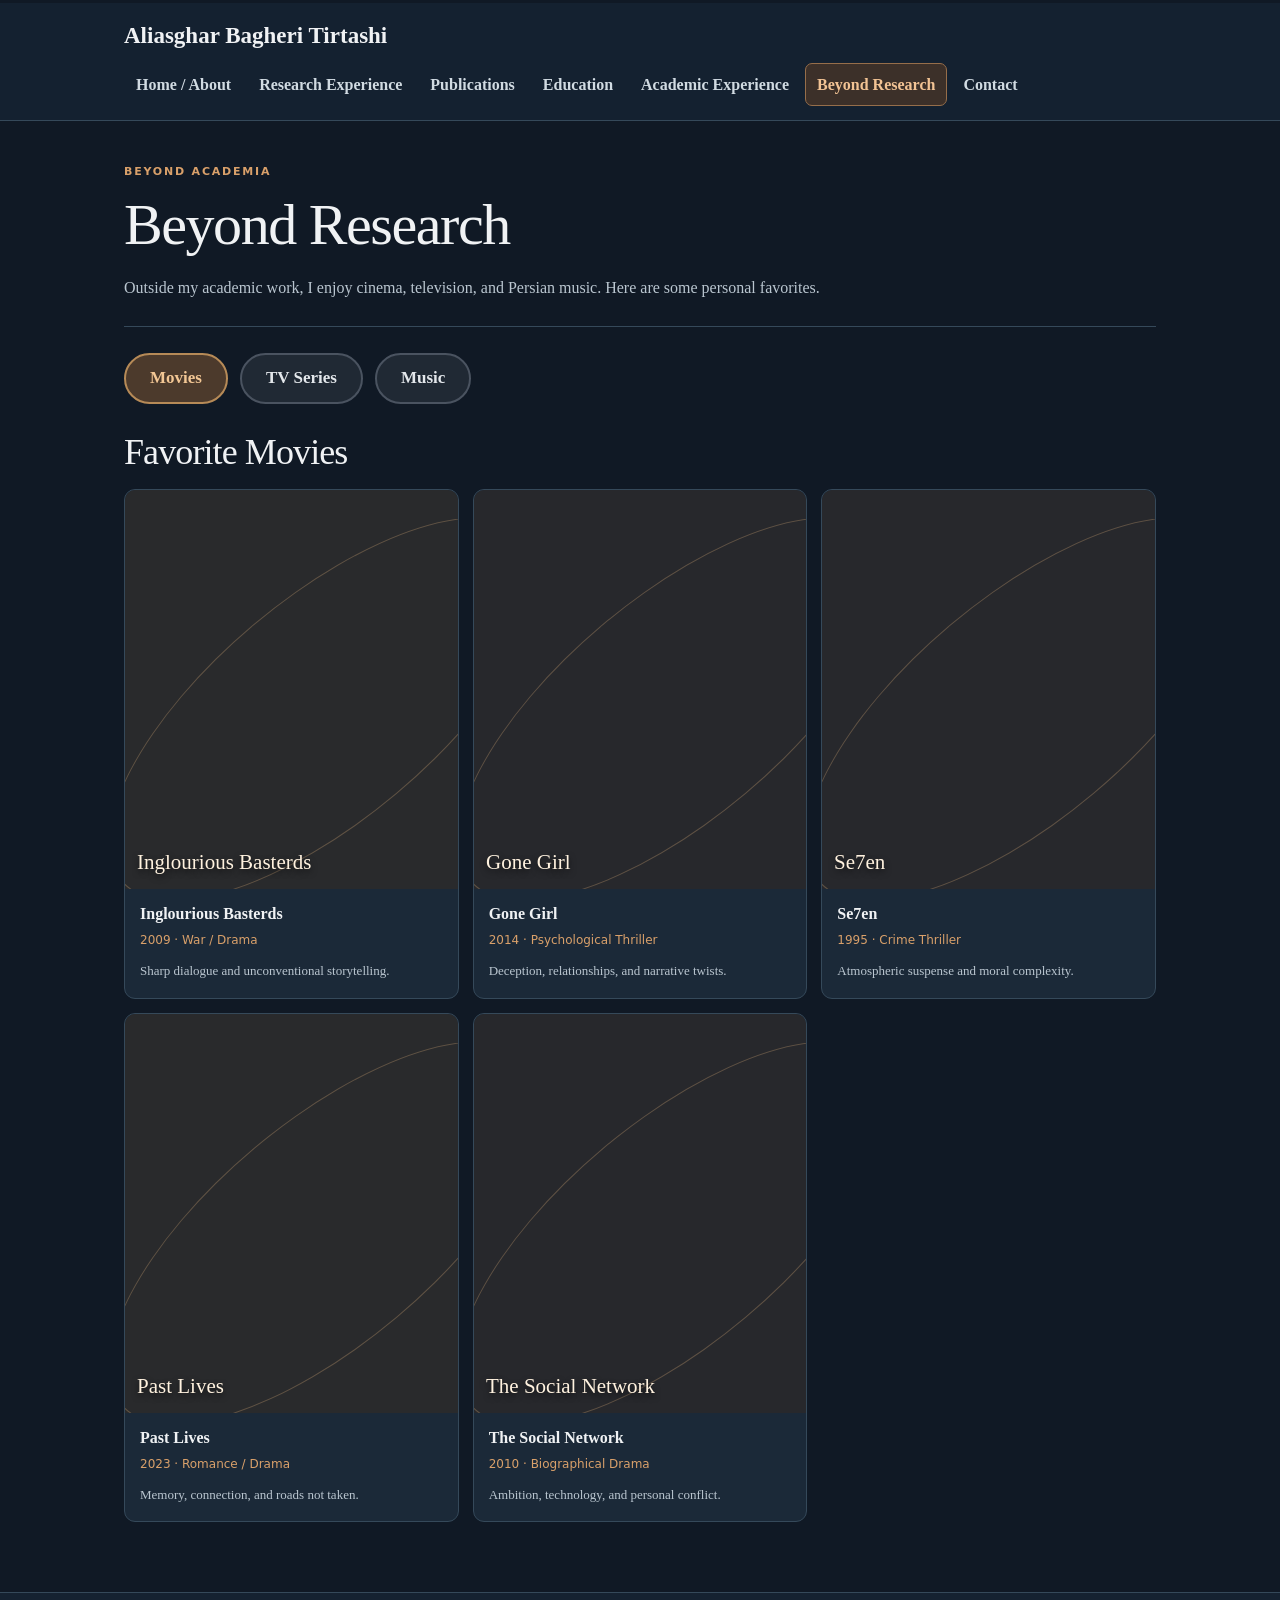
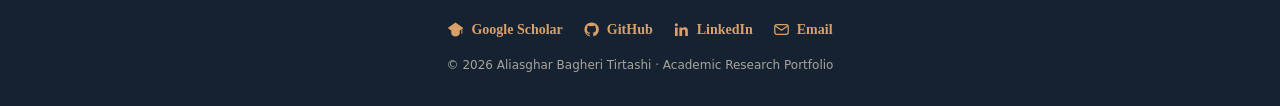
==== beyond.html @ 497b6b7b "Add files via upload" ====
<!DOCTYPE html>

<html lang="en"><head><link href="https://wsrv.nl" rel="preconnect"/><meta charset="utf-8"/><meta content="width=device-width,initial-scale=1" name="viewport"/><meta content="#101925" name="theme-color"/><meta content="Favorite movies, television series, and Persian music artists of Aliasghar Bagheri Tirtashi." name="description"/><meta content="Beyond Research | Aliasghar Bagheri Tirtashi" property="og:title"/><meta content="Favorite movies, television series, and Persian music artists of Aliasghar Bagheri Tirtashi." property="og:description"/><meta content="website" property="og:type"/><title>Beyond Research | Aliasghar Bagheri Tirtashi</title><link href="style.css" rel="stylesheet"/><script defer="" src="site.js"></script></head><body><div aria-hidden="true" class="reading-progress"></div><header class="site-header"><div class="shell"><div class="brandbar"><a class="brand" href="index.html"><span>Aliasghar Bagheri Tirtashi</span></a><button aria-controls="primary-nav" aria-expanded="false" class="menu-toggle" type="button">☰ Menu</button></div><nav aria-label="Main navigation" class="nav" id="primary-nav"><a class="nav-link" href="index.html">Home / About</a><a class="nav-link" href="projects.html">Research Experience</a><a class="nav-link" href="publications.html">Publications</a><a class="nav-link" href="education.html">Education</a><a class="nav-link" href="experience.html">Academic Experience</a><a aria-current="page" class="nav-link" href="beyond.html">Beyond Research</a><a class="nav-link" href="contact.html">Contact</a></nav></div></header><main class="shell" id="main-content"><div class="head"><div class="eyebrow">Beyond academia</div><h1>Beyond Research</h1><p>Outside my academic work, I enjoy cinema, television, and Persian music. Here are some personal favorites.</p></div><div aria-label="Beyond Research categories" class="gallery-tabs" role="tablist"><button aria-controls="gallery-movies" aria-selected="true" class="gallery-tab selected" id="tab-movies" role="tab" type="button">Movies</button><button aria-controls="gallery-series" aria-selected="false" class="gallery-tab" id="tab-series" role="tab" type="button">TV Series</button><button aria-controls="gallery-music" aria-selected="false" class="gallery-tab" id="tab-music" role="tab" type="button">Music</button></div><section aria-labelledby="tab-movies" class="gallery-panel" id="gallery-movies" role="tabpanel"><h2>Favorite Movies</h2><div class="media-grid"><article class="media-card"><div class="poster"><img alt="Promotional poster for Inglourious Basterds" data-original="https://akns-images.eonline.com/eol_images/Entire_Site/2019720/rs_634x1024-190820151318-634-inglorious-basterds-movie-poster-me-82019.jpg?crop=776%3A1254%3Bcenter%2Ctop&amp;fit=around%7C776%3A1254&amp;output-quality=90" decoding="async" fetchpriority="high" height="408" loading="eager" onerror="if(!this.dataset.triedOriginal){this.dataset.triedOriginal='1';this.src=this.dataset.original;}else{this.style.display='none';this.parentElement.classList.add('poster-unavailable')}" referrerpolicy="no-referrer" src="https://wsrv.nl/?url=https%3A%2F%2Fakns-images.eonline.com%2Feol_images%2FEntire_Site%2F2019720%2Frs_634x1024-190820151318-634-inglorious-basterds-movie-poster-me-82019.jpg%3Fcrop%3D776%253A1254%253Bcenter%252Ctop%26fit%3Daround%257C776%253A1254%26output-quality%3D90&amp;w=340&amp;h=408&amp;fit=cover&amp;output=webp&amp;q=68" width="340"/><span>Inglourious Basterds</span></div><div class="media-info"><strong>Inglourious Basterds</strong><small>2009 · War / Drama</small><p>Sharp dialogue and unconventional storytelling.</p></div></article><article class="media-card"><div class="poster"><img alt="Promotional poster for Gone Girl" data-original="https://famousmovieposters.co.uk/cdn/shop/files/Gone_Girl_Original_Movie_Poster_-min_9aa16580-7973-4b15-ad54-f6dbb76b4f25.jpg?v=1746468134" decoding="async" fetchpriority="low" height="408" loading="eager" onerror="if(!this.dataset.triedOriginal){this.dataset.triedOriginal='1';this.src=this.dataset.original;}else{this.style.display='none';this.parentElement.classList.add('poster-unavailable')}" referrerpolicy="no-referrer" src="https://wsrv.nl/?url=https%3A%2F%2Ffamousmovieposters.co.uk%2Fcdn%2Fshop%2Ffiles%2FGone_Girl_Original_Movie_Poster_-min_9aa16580-7973-4b15-ad54-f6dbb76b4f25.jpg%3Fv%3D1746468134&amp;w=340&amp;h=408&amp;fit=cover&amp;output=webp&amp;q=68" width="340"/><span>Gone Girl</span></div><div class="media-info"><strong>Gone Girl</strong><small>2014 · Psychological Thriller</small><p>Deception, relationships, and narrative twists.</p></div></article><article class="media-card"><div class="poster"><img alt="Promotional poster for Se7en" data-original="https://i.ebayimg.com/images/g/ThEAAOSw~vxlddBr/s-l1200.jpg" decoding="async" fetchpriority="low" height="408" loading="eager" onerror="if(!this.dataset.triedOriginal){this.dataset.triedOriginal='1';this.src=this.dataset.original;}else{this.style.display='none';this.parentElement.classList.add('poster-unavailable')}" referrerpolicy="no-referrer" src="https://wsrv.nl/?url=https%3A%2F%2Fi.ebayimg.com%2Fimages%2Fg%2FThEAAOSw~vxlddBr%2Fs-l1200.jpg&amp;w=340&amp;h=408&amp;fit=cover&amp;output=webp&amp;q=68" width="340"/><span>Se7en</span></div><div class="media-info"><strong>Se7en</strong><small>1995 · Crime Thriller</small><p>Atmospheric suspense and moral complexity.</p></div></article><article class="media-card"><div class="poster"><img alt="Promotional poster for Past Lives" data-original="https://dx35vtwkllhj9.cloudfront.net/a24films/past-lives/images/regions/us/onesheet.jpg" decoding="async" fetchpriority="low" height="408" loading="lazy" onerror="if(!this.dataset.triedOriginal){this.dataset.triedOriginal='1';this.src=this.dataset.original;}else{this.style.display='none';this.parentElement.classList.add('poster-unavailable')}" referrerpolicy="no-referrer" src="https://wsrv.nl/?url=https%3A%2F%2Fdx35vtwkllhj9.cloudfront.net%2Fa24films%2Fpast-lives%2Fimages%2Fregions%2Fus%2Fonesheet.jpg&amp;w=340&amp;h=408&amp;fit=cover&amp;output=webp&amp;q=68" width="340"/><span>Past Lives</span></div><div class="media-info"><strong>Past Lives</strong><small>2023 · Romance / Drama</small><p>Memory, connection, and roads not taken.</p></div></article><article class="media-card"><div class="poster"><img alt="Promotional poster for The Social Network" data-original="https://m.media-amazon.com/images/M/MV5BOWQ5MDBjNTQtZWFmYS00YzQ0LWFjOWQtODJhMGY2Y2JiNzBjXkEyXkFqcGc%40._V1_.jpg" decoding="async" fetchpriority="low" height="408" loading="lazy" onerror="if(!this.dataset.triedOriginal){this.dataset.triedOriginal='1';this.src=this.dataset.original;}else{this.style.display='none';this.parentElement.classList.add('poster-unavailable')}" referrerpolicy="no-referrer" src="https://wsrv.nl/?url=https%3A%2F%2Fm.media-amazon.com%2Fimages%2FM%2FMV5BOWQ5MDBjNTQtZWFmYS00YzQ0LWFjOWQtODJhMGY2Y2JiNzBjXkEyXkFqcGc%2540._V1_.jpg&amp;w=340&amp;h=408&amp;fit=cover&amp;output=webp&amp;q=68" width="340"/><span>The Social Network</span></div><div class="media-info"><strong>The Social Network</strong><small>2010 · Biographical Drama</small><p>Ambition, technology, and personal conflict.</p></div></article></div></section><section aria-labelledby="tab-series" class="gallery-panel section" hidden="" id="gallery-series" role="tabpanel"><div class="rule"></div><h2>Favorite TV Series</h2><div class="media-grid"><article class="media-card"><div class="poster"><img alt="Promotional poster for The Big Bang Theory" data-original="https://media.posterstore.com/site_images/68631d210b074212f55c844f_1999660319_WB0081-5.jpg" decoding="async" fetchpriority="low" height="408" loading="lazy" onerror="if(!this.dataset.triedOriginal){this.dataset.triedOriginal='1';this.src=this.dataset.original;}else{this.style.display='none';this.parentElement.classList.add('poster-unavailable')}" referrerpolicy="no-referrer" src="https://wsrv.nl/?url=https%3A%2F%2Fmedia.posterstore.com%2Fsite_images%2F68631d210b074212f55c844f_1999660319_WB0081-5.jpg&amp;w=340&amp;h=408&amp;fit=cover&amp;output=webp&amp;q=68" width="340"/><span>The Big Bang Theory</span></div><div class="media-info"><strong>The Big Bang Theory</strong><small>Comedy</small><p>Comedy, science, and friendship.</p></div></article><article class="media-card"><div class="poster"><img alt="Promotional poster for Young Sheldon" data-original="https://www.impawards.com/tv/posters/young_sheldon_xlg.jpg" decoding="async" fetchpriority="low" height="408" loading="lazy" onerror="if(!this.dataset.triedOriginal){this.dataset.triedOriginal='1';this.src=this.dataset.original;}else{this.style.display='none';this.parentElement.classList.add('poster-unavailable')}" referrerpolicy="no-referrer" src="https://wsrv.nl/?url=https%3A%2F%2Fwww.impawards.com%2Ftv%2Fposters%2Fyoung_sheldon_xlg.jpg&amp;w=340&amp;h=408&amp;fit=cover&amp;output=webp&amp;q=68" width="340"/><span>Young Sheldon</span></div><div class="media-info"><strong>Young Sheldon</strong><small>Comedy-drama</small><p>Family, growing up, and discovery.</p></div></article><article class="media-card"><div class="poster"><img alt="Promotional poster for Sherlock" data-original="https://d17w4eeuz4ndfn.cloudfront.net/image/images/cms-assets/ardplus-studiohamburg/Sherlock-studiohamburg-Sherlock/Sherlock-studiohamburg-Sherlock-artwork_vertical-de-DE.jpg" decoding="async" fetchpriority="low" height="408" loading="lazy" onerror="if(!this.dataset.triedOriginal){this.dataset.triedOriginal='1';this.src=this.dataset.original;}else{this.style.display='none';this.parentElement.classList.add('poster-unavailable')}" referrerpolicy="no-referrer" src="https://wsrv.nl/?url=https%3A%2F%2Fd17w4eeuz4ndfn.cloudfront.net%2Fimage%2Fimages%2Fcms-assets%2Fardplus-studiohamburg%2FSherlock-studiohamburg-Sherlock%2FSherlock-studiohamburg-Sherlock-artwork_vertical-de-DE.jpg&amp;w=340&amp;h=408&amp;fit=cover&amp;output=webp&amp;q=68" width="340"/><span>Sherlock</span></div><div class="media-info"><strong>Sherlock</strong><small>Mystery</small><p>Deduction, mystery, and suspense.</p></div></article><article class="media-card"><div class="poster"><img alt="Promotional poster for How I Met Your Mother" data-original="https://img-s3.onedio.com/id-6985e12e285f633a9251a708/rev-0/w-900/h-1350/f-jpg/s-9b0bad9b0bd000c327fd9cde2cd026f631422cfa.jpg" decoding="async" fetchpriority="low" height="408" loading="lazy" onerror="if(!this.dataset.triedOriginal){this.dataset.triedOriginal='1';this.src=this.dataset.original;}else{this.style.display='none';this.parentElement.classList.add('poster-unavailable')}" referrerpolicy="no-referrer" src="https://wsrv.nl/?url=https%3A%2F%2Fimg-s3.onedio.com%2Fid-6985e12e285f633a9251a708%2Frev-0%2Fw-900%2Fh-1350%2Ff-jpg%2Fs-9b0bad9b0bd000c327fd9cde2cd026f631422cfa.jpg&amp;w=340&amp;h=408&amp;fit=cover&amp;output=webp&amp;q=68" width="340"/><span>How I Met Your Mother</span></div><div class="media-info"><strong>How I Met Your Mother</strong><small>Sitcom</small><p>Friendship, relationships, and life.</p></div></article><article class="media-card"><div class="poster"><img alt="Promotional poster for Dexter" data-original="https://image.tmdb.org/t/p/original/rwyLcn3S8Yhl882D4cvoRZq3Q04.jpg" decoding="async" fetchpriority="low" height="408" loading="lazy" onerror="if(!this.dataset.triedOriginal){this.dataset.triedOriginal='1';this.src=this.dataset.original;}else{this.style.display='none';this.parentElement.classList.add('poster-unavailable')}" referrerpolicy="no-referrer" src="https://image.tmdb.org/t/p/w342/rwyLcn3S8Yhl882D4cvoRZq3Q04.jpg" width="340"/><span>Dexter</span></div><div class="media-info"><strong>Dexter</strong><small>Crime thriller</small><p>Crime and psychological suspense.</p></div></article><article class="media-card"><div class="poster"><img alt="Promotional poster for Shrinking" data-original="https://m.media-amazon.com/images/M/MV5BMDczOGE2YzktM2YzYS00MDE0LTkyNDAtNjcxZTJiNGI5NjNiXkEyXkFqcGc%40._V1_.jpg" decoding="async" fetchpriority="low" height="408" loading="lazy" onerror="if(!this.dataset.triedOriginal){this.dataset.triedOriginal='1';this.src=this.dataset.original;}else{this.style.display='none';this.parentElement.classList.add('poster-unavailable')}" referrerpolicy="no-referrer" src="https://wsrv.nl/?url=https%3A%2F%2Fm.media-amazon.com%2Fimages%2FM%2FMV5BMDczOGE2YzktM2YzYS00MDE0LTkyNDAtNjcxZTJiNGI5NjNiXkEyXkFqcGc%2540._V1_.jpg&amp;w=340&amp;h=408&amp;fit=cover&amp;output=webp&amp;q=68" width="340"/><span>Shrinking</span></div><div class="media-info"><strong>Shrinking</strong><small>Comedy-drama</small><p>Grief, healing, and relationships.</p></div></article></div></section><section aria-labelledby="tab-music" class="gallery-panel section" hidden="" id="gallery-music" role="tabpanel"><div class="rule"></div><h2>Music I Enjoy</h2><div class="grid2"><article class="card artist reveal-card"><div aria-hidden="true" class="artist-icon"><img alt="Homayoun Shajarian performing at Milad Tower" decoding="async" height="94" loading="lazy" onerror="this.hidden=true;this.parentElement.classList.add('artist-image-unavailable');this.parentElement.setAttribute('aria-label','Artist photo unavailable')" referrerpolicy="no-referrer" src="https://thumb.wikimedia.org/wikipedia/commons/thumb/2/2f/Homayoun_Shajarian_in_Milad_Tower.jpg/250px-Homayoun_Shajarian_in_Milad_Tower.jpg" width="92"/></div><div><h3>Homayoun Shajarian</h3><p>Expressive vocals and Persian classical traditions.</p></div></article><article class="card artist reveal-card"><div aria-hidden="true" class="artist-icon"><img alt="Arman Garshasbi, singer of Chaartaar, performing" decoding="async" height="94" loading="lazy" onerror="this.hidden=true;this.parentElement.classList.add('artist-image-unavailable');this.parentElement.setAttribute('aria-label','Artist photo unavailable')" referrerpolicy="no-referrer" src="https://thumb.wikimedia.org/wikipedia/commons/thumb/8/85/Chaartaar_group.jpg/330px-Chaartaar_group.jpg" width="92"/></div><div><h3>Arman Garshasbi</h3><p>Reflective melodies and emotive contemporary music.</p></div></article><article class="card artist reveal-card"><div aria-hidden="true" class="artist-icon"><img alt="Alireza Ghorbani performing on stage" decoding="async" height="94" loading="lazy" onerror="this.hidden=true;this.parentElement.classList.add('artist-image-unavailable');this.parentElement.setAttribute('aria-label','Artist photo unavailable')" referrerpolicy="no-referrer" src="https://thumb.wikimedia.org/wikipedia/commons/thumb/6/68/Alireza_Ghorbani.jpg/250px-Alireza_Ghorbani.jpg" width="92"/></div><div><h3>Alireza Ghorbani</h3><p>Poetry and elegant Persian vocal performances.</p></div></article></div><p class="section-note">Poster imagery is loaded from third-party sources for personal commentary. Posters are owned by their respective rights holders; if an image is unavailable, a styled title card is shown.</p><p class="artist-credits section-note">Photo credits: <a href="https://commons.wikimedia.org/wiki/File:Homayoun_Shajarian_in_Milad_Tower.jpg" rel="noopener noreferrer" target="_blank">Homayoun Shajarian — Mohammad Hassanzadeh / Tasnim News Agency</a> (<a href="https://creativecommons.org/licenses/by/4.0/" rel="noopener noreferrer" target="_blank">CC BY 4.0</a>) · <a href="https://commons.wikimedia.org/wiki/File:Chaartaar_group.jpg" rel="noopener noreferrer" target="_blank">Arman Garshasbi — Emad Nemati</a> (<a href="https://creativecommons.org/licenses/by-sa/4.0/" rel="noopener noreferrer" target="_blank">CC BY-SA 4.0</a>) · <a href="https://commons.wikimedia.org/wiki/File:Alireza_Ghorbani.jpg" rel="noopener noreferrer" target="_blank">Alireza Ghorbani — Mehdi Bolourian / Fars Media Corporation</a> (<a href="https://creativecommons.org/licenses/by/4.0/" rel="noopener noreferrer" target="_blank">CC BY 4.0</a>)</p></section></main><footer class="footer"><div class="footer-links"><a class="platform-link" href="https://scholar.google.com/citations?user=hEYMCQ0AAAAJ&amp;hl=en" rel="noopener noreferrer" target="_blank"><span aria-hidden="true" class="platform-icon platform-icon-scholar"><svg fill="currentColor" viewbox="0 0 24 24"><path d="m12 2-11 8 11 8 11-8L12 2Zm-6 11v4c0 2.8 3.1 5 6 5s6-2.2 6-5v-4l-6 4-6-4Z"></path><path d="M21 10v8" stroke="currentColor" stroke-width="1.4"></path></svg></span>Google Scholar</a><a class="platform-link" href="https://github.com/aliasgharbagheri2079" rel="noopener noreferrer" target="_blank"><span aria-hidden="true" class="platform-icon platform-icon-github"><svg fill="currentColor" viewbox="0 0 24 24"><path d="M12 2a10 10 0 0 0-3.16 19.49c.5.09.68-.22.68-.48v-1.7c-2.78.61-3.37-1.18-3.37-1.18-.45-1.15-1.1-1.45-1.1-1.45-.9-.62.07-.61.07-.61 1 .07 1.52 1.03 1.52 1.03.88 1.51 2.31 1.08 2.87.83.09-.64.35-1.08.63-1.33-2.22-.25-4.55-1.11-4.55-4.94 0-1.09.39-1.98 1.03-2.68-.1-.25-.45-1.27.1-2.65 0 0 .84-.27 2.75 1.02A9.6 9.6 0 0 1 12 6.9c.85 0 1.71.11 2.51.34 1.91-1.29 2.75-1.02 2.75-1.02.55 1.38.2 2.4.1 2.65.64.7 1.03 1.59 1.03 2.68 0 3.84-2.34 4.69-4.57 4.94.36.31.68.93.68 1.87v2.76c0 .27.18.58.69.48A10 10 0 0 0 12 2Z"></path></svg></span>GitHub</a><a class="platform-link" href="https://www.linkedin.com/in/aliasghar-bagheri/" rel="noopener noreferrer" target="_blank"><span aria-hidden="true" class="platform-icon platform-icon-linkedin"><svg fill="currentColor" viewbox="0 0 24 24"><path d="M4.7 3A2.2 2.2 0 1 0 4.7 7.4 2.2 2.2 0 0 0 4.7 3ZM2.8 9h3.8v12H2.8V9ZM9 9h3.6v1.6h.1C13.3 9.5 14.6 8.7 16.4 8.7c3.9 0 4.6 2.5 4.6 5.7V21h-3.8v-5.9c0-1.4 0-3.2-2-3.2s-2.3 1.6-2.3 3.1V21H9V9Z"></path></svg></span>LinkedIn</a><a class="platform-link" href="mailto:aliasghar.bagheri79@sharif.edu"><span aria-hidden="true" class="platform-icon platform-icon-mail"><svg fill="none" stroke="currentColor" stroke-linecap="round" stroke-linejoin="round" stroke-width="1.8" viewbox="0 0 24 24"><rect height="14" rx="3" width="19" x="2.5" y="5"></rect><path d="m3.5 7 8.5 6 8.5-6"></path></svg></span>Email</a></div><small>© 2026 Aliasghar Bagheri Tirtashi · Academic Research Portfolio</small></footer></body></html>
---- style.css ----
:root{color-scheme:dark;--bg:#121416;--panel:#1b1d20;--card:#242629;--border:#3b3d3f;--fg:#f0eeea;--muted:#c5c0ba;--ochre:#e9b16e;--soft:#f1ca99}
*{box-sizing:border-box}html{scroll-behavior:smooth}body{margin:0;background:var(--bg);color:var(--fg);font:16px/1.75 Georgia,'Times New Roman',serif}a{color:var(--ochre);text-decoration:none;overflow-wrap:anywhere}a:hover{text-decoration:underline}a:focus-visible,button:focus-visible,summary:focus-visible{outline:3px solid var(--ochre);outline-offset:3px;border-radius:3px}button{font:inherit;cursor:pointer}.shell{max-width:1080px;margin:auto;padding:0 24px}.site-header{background:var(--panel);border-bottom:1px solid var(--border)}.brandbar{display:flex;align-items:center;justify-content:space-between;gap:14px;padding:18px 0 12px}.brand{display:flex;align-items:center;gap:12px;color:var(--fg);font-weight:700;font-size:17px;line-height:1.3}.brand:hover{text-decoration:none}.monogram{flex:none;background:#362c23;border:1px solid #87613c;border-radius:9px;padding:9px;color:var(--ochre)}.nav{display:flex;gap:4px;flex-wrap:wrap;padding-bottom:14px}.nav a{font:13px system-ui,sans-serif;color:#d0c8bf;border-radius:7px;padding:9px 11px}.nav a[aria-current=page]{background:#453525;border:1px solid #86603a;color:#f7d7ad;padding:8px 10px}.nav a:hover{background:#32302e;text-decoration:none}.menu-toggle{display:none;background:#342d26;border:1px solid #745637;border-radius:7px;color:#f1c791;padding:9px 12px;font:13px system-ui,sans-serif}main{padding-top:37px!important;padding-bottom:70px!important;min-height:60vh}h1,h2,h3{font-family:Georgia,'Times New Roman',serif;letter-spacing:-.025em;line-height:1.23;font-weight:400}h1{font-size:clamp(34px,6vw,58px);margin:10px 0 14px}h2{font-size:clamp(27px,4vw,36px);margin:0 0 15px}h3{font-size:21px;margin:0 0 10px}p{color:var(--muted);margin:0 0 16px}strong{color:var(--fg)}.eyebrow{font:700 11px system-ui,sans-serif;letter-spacing:1.8px;color:var(--ochre);text-transform:uppercase;margin-bottom:11px}.hero{display:grid;grid-template-columns:minmax(0,1.5fr) minmax(180px,.66fr);gap:35px;align-items:center;padding:20px 0 43px;border-bottom:1px solid var(--border)}.sub{color:var(--soft);font-size:18px;line-height:1.5;margin-bottom:18px}.portrait{width:100%;aspect-ratio:4/5;object-fit:cover;object-position:center 25%;border:7px solid #302a26;border-radius:15px;box-shadow:0 15px 32px #0005}.buttons{display:flex;gap:10px;flex-wrap:wrap;margin-top:24px}.btn{display:inline-flex;align-items:center;justify-content:center;min-height:44px;padding:11px 16px;background:transparent;color:var(--soft);border:1px solid #82613e;border-radius:8px;font:650 13px system-ui,sans-serif}.btn.primary{background:var(--ochre);color:#191612;border-color:var(--ochre)}.btn:hover{filter:brightness(1.12);text-decoration:none}.section{padding-top:38px}.rule{height:3px;width:45px;background:var(--ochre);border-radius:4px;margin-bottom:15px}.topics{display:flex;flex-wrap:wrap;gap:10px}.topic{background:#292927;border:1px solid #4d4337;border-radius:7px;padding:10px 13px;font-size:14px}.topic:before{content:'✦ ';color:var(--ochre)}.timeline{border-left:1px solid #85613c;padding-left:27px;margin:24px 0 0}.timeitem{position:relative;padding:0 0 24px 10px}.timeitem:last-child{padding-bottom:0}.timeitem:before{content:'';position:absolute;left:-33px;top:6px;background:var(--ochre);width:11px;height:11px;border:3px solid #453426;border-radius:50%}.timeyear{color:var(--ochre);font:700 12px system-ui,sans-serif}.timeitem h3{font-size:18px;margin:6px 0}.timeitem p{font-size:14px;margin:0}.head{border-bottom:1px solid var(--border);padding:10px 0 24px;margin-bottom:26px}.head p{max-width:740px;margin:0}.card{background:var(--card);padding:24px;border:1px solid var(--border);border-radius:11px;margin-bottom:15px}.card p:last-child{margin-bottom:0}.tag{display:inline-block;background:#3d3025;color:#f1c694;font:650 11px system-ui,sans-serif;letter-spacing:.4px;border-radius:5px;padding:5px 10px;margin-bottom:13px}.grid2{display:grid;grid-template-columns:repeat(2,minmax(0,1fr));gap:14px}.grid2 .card{margin-bottom:0}.pub{border-left:3px solid var(--ochre)}.pub p{font-size:15px}.links{display:flex;flex-wrap:wrap;gap:9px}.links a{display:inline-block;background:#3b3025;border-radius:6px;padding:8px 12px;font:650 12px system-ui,sans-serif}details{border-top:1px solid #484039;margin-top:16px;padding-top:10px}details summary{cursor:pointer;color:var(--ochre);font:650 13px system-ui,sans-serif;padding:9px 0}details p{font-size:14px!important;background:#302b26;border-radius:7px;padding:14px;margin-top:6px!important}ul{padding-left:23px;color:var(--muted)}li{margin-bottom:5px}.media-grid{display:grid;grid-template-columns:repeat(3,minmax(0,1fr));gap:14px}.media-card{background:var(--card);border:1px solid var(--border);border-radius:11px;overflow:hidden}.poster{aspect-ratio:2/3;position:relative;overflow:hidden;display:flex;align-items:flex-end;padding:17px;background:linear-gradient(140deg,#4b3930,#161e25)}.poster:before{content:'';position:absolute;width:160%;height:55%;top:27%;left:-20%;border:1px solid #cba27355;border-radius:50%;transform:rotate(-40deg)}.media-card:nth-child(3n+2) .poster{background:linear-gradient(155deg,#263842,#362826)}.media-card:nth-child(3n) .poster{background:linear-gradient(155deg,#553d30,#232328)}.poster span{position:relative;color:#fff2df;text-shadow:0 3px 6px #0009;font-size:clamp(17px,2.7vw,27px);line-height:1.18}.media-info{padding:15px}.media-info strong{font-size:16px;display:block;line-height:1.3}.media-info small{color:var(--ochre);font:12px system-ui,sans-serif}.media-info p{font-size:13px;margin:7px 0 0}.artist{display:flex;gap:16px;align-items:center}.artist-icon{flex:none;width:76px;height:88px;display:grid;place-items:center;background:linear-gradient(135deg,#614a35,#35312c);border-radius:8px;color:#f0c591;font-size:33px}.artist p{font-size:14px}.section-note{color:#ada69e;font:12px/1.6 system-ui,sans-serif;margin-top:18px}.footer{background:var(--panel);border-top:1px solid var(--border);padding:28px 15px;text-align:center}.footer-links{display:flex;gap:20px;flex-wrap:wrap;justify-content:center;margin-bottom:12px}.footer-links a{font:13px system-ui,sans-serif}.footer small{font:12px system-ui,sans-serif;color:#aaa39a}@media(max-width:700px){.shell{padding:0 16px}.menu-toggle{display:block}.nav{display:none;flex-direction:column}.nav.open{display:flex}.nav a{padding:12px}.nav a[aria-current=page]{padding:11px}.hero{grid-template-columns:1fr;gap:22px}.hero .photo-wrap{grid-row:1;max-width:210px}.grid2{grid-template-columns:1fr}.media-grid{grid-template-columns:repeat(2,minmax(0,1fr))}.card{padding:19px}}@media(max-width:380px){.media-grid{grid-template-columns:1fr}}@media(prefers-reduced-motion:reduce){html{scroll-behavior:auto}}

/* Gallery revision: actual poster images and compact heights */
.poster{aspect-ratio:5/6;display:block;padding:0;background:#292a2c;isolation:isolate}
.poster img{width:100%;height:100%;display:block;object-fit:cover;object-position:center 25%;position:absolute;inset:0;z-index:2}
.poster span{display:none;position:absolute;inset:auto 12px 14px;z-index:3;font-size:21px}
.poster.poster-unavailable span{display:block}
.poster.poster-unavailable{padding:17px}
.poster:before{z-index:0}
.media-card:nth-child(3n+2) .poster,.media-card:nth-child(3n) .poster{background:#27282c}
/* Portrait: slightly shorter and wider, especially on phones */
.portrait{aspect-ratio:1/1;object-fit:cover;object-position:center 35%;}
@media(max-width:700px){
 .hero .photo-wrap{max-width:300px;width:min(100%,300px);justify-self:start}
 .hero .portrait{aspect-ratio:5/4;width:100%;max-height:250px;object-fit:cover;object-position:center 32%;}
 .media-grid{grid-template-columns:repeat(2,minmax(0,1fr));gap:12px}
 .poster{aspect-ratio:5/6}
}
@media(max-width:380px){.media-grid{grid-template-columns:repeat(2,minmax(0,1fr))}.media-info{padding:10px}.media-info strong{font-size:14px}}

/* Fast gallery rendering: fixed image sizing + native deferred loading */
.poster { aspect-ratio:5/6; contain:layout paint; background:#292a2c; }
.poster img { object-fit:cover; width:100%; height:100%; }
.media-grid { align-items:start; }
@media(max-width:700px){.poster{aspect-ratio:5/6}}

/* Navigation typography revision — scholarly serif, larger and bolder */
.nav a {
  font-family: Georgia, 'Times New Roman', serif;
  font-size: 16px;
  font-weight: 700;
  line-height: 1.4;
  letter-spacing: 0;
  padding: 10px 12px;
}
.nav a[aria-current="page"] { padding: 9px 11px; }
@media (max-width: 700px) {
  .nav a { font-size: 15px; padding: 13px 14px; }
  .nav a[aria-current="page"] { padding: 12px 13px; }
  .menu-toggle { font-family: Georgia, 'Times New Roman', serif; font-size: 15px; font-weight: 700; }
}

/* Portrait thumbnails for Music I Enjoy */
.artist-icon{overflow:hidden;position:relative;width:92px;height:94px;flex:0 0 92px;padding:0;background:#352e29}
.artist-icon img{width:100%;height:100%;object-fit:cover;object-position:center 23%;display:block;border-radius:8px}
.artist-icon.artist-image-unavailable:after{content:'♫';position:absolute;inset:0;display:grid;place-items:center;color:var(--ochre);font-size:34px}
.artist-credits{margin-top:18px;max-width:950px;line-height:1.8}
.artist-credits a{font-weight:500}
@media(max-width:700px){.artist-icon{width:78px;height:84px;flex-basis:78px}.artist-icon img{height:100%}}


/* Academic contact form: Dark Ink & Ochre, Scholarly Serif */
.contact-form-section{margin:44px 0 12px;max-width:850px}
.contact-form-heading{margin-bottom:20px}
.contact-form-heading h2{margin-bottom:10px}
.contact-form{padding:27px 28px}
.contact-form-grid{display:grid;grid-template-columns:repeat(2,minmax(0,1fr));gap:18px}
.form-field{display:flex;flex-direction:column;gap:8px;margin-bottom:20px;min-width:0}
.form-field label{font-family:Georgia,'Times New Roman',serif;font-weight:700;font-size:16px;color:#f0eeea}
.form-field input,.form-field select,.form-field textarea{font:16px/1.5 Georgia,'Times New Roman',serif;color:#f0eeea;background:#191c20;border:1px solid #68605a;border-radius:8px;padding:12px 14px;width:100%;min-height:47px;transition:border-color .15s,box-shadow .15s}
.form-field textarea{min-height:150px;resize:vertical}
.form-field select{color-scheme:dark}
.form-field input::placeholder,.form-field textarea::placeholder{color:#aca7a1;opacity:1}
.form-field input:focus,.form-field select:focus,.form-field textarea:focus{outline:2px solid #e9b16e;outline-offset:2px;border-color:#e9b16e}
.form-field input:invalid:not(:placeholder-shown){border-color:#8a6660}
.form-spam-field{position:absolute;left:-10000px;top:auto;width:1px;height:1px;overflow:hidden}
.contact-form-bottom{display:flex;align-items:center;gap:16px;flex-wrap:wrap}
.contact-submit:disabled{cursor:wait;opacity:.7}
.form-hint{font-size:13px;color:#c5c0ba}
.form-status{margin:15px 0 0!important;border-radius:8px;padding:12px 15px;font-size:14px;line-height:1.55}
.form-status.success{color:#d6f5d9;background:#223329;border:1px solid #5a9567}
.form-status.error{color:#ffdfd3;background:#3b2925;border:1px solid #af7365}
@media(max-width:650px){.contact-form-grid{grid-template-columns:1fr;gap:0}.contact-form{padding:20px 16px}.contact-form-section{margin-top:32px}.contact-form-bottom{align-items:stretch;flex-direction:column}.contact-submit{width:100%}}

/* Compact contact cards and inline platform icons — no network-dependent icon libraries */
.contact-card-compact{padding:16px 19px;min-height:0;display:flex;flex-direction:column;gap:7px;justify-content:center}
.contact-card-head{display:flex;align-items:center;gap:11px;min-height:27px}
.contact-card-head h3{font-size:18px;font-weight:700;line-height:1.3;margin:0;color:var(--fg)}
.contact-card-link{margin:0!important;padding-left:36px;line-height:1.5;font-size:15px}
.contact-card-link a{overflow-wrap:anywhere}
.platform-icon{width:22px;height:22px;display:inline-flex;align-items:center;justify-content:center;color:var(--ochre);vertical-align:middle;flex-shrink:0}
.platform-icon svg{width:100%;height:100%;display:block}
.platform-link{display:inline-flex!important;align-items:center;gap:7px;vertical-align:middle}
.platform-link .platform-icon{width:17px;height:17px}
.footer-links a{font-family:Georgia,'Times New Roman',serif;font-weight:700;font-size:14px}
@media(max-width:700px){.contact-card-compact{padding:13px 16px}.contact-card-head h3{font-size:17px}.contact-card-link{padding-left:33px;font-size:14px}}


/* Midnight Blue & Copper — selected final working design */
:root{color-scheme:dark;--bg:#101925;--panel:#152231;--card:#1B2938;--border:#35495A;--fg:#F0F2F4;--muted:#BAC6D0;--ochre:#D9A06A;--soft:#E5B989}
body{background:var(--bg);color:var(--fg)}
.site-header{background:rgba(21,34,49,.96);border-color:var(--border);position:sticky;top:3px;z-index:30;backdrop-filter:blur(12px)}
.reading-progress{position:fixed;top:0;left:0;width:0;height:3px;background:var(--ochre);z-index:50;box-shadow:0 0 9px #d9a06a77;pointer-events:none}
.brand{gap:0;font:700 clamp(17px,2vw,23px)/1.3 Georgia,'Times New Roman',serif;color:var(--fg)}
.nav a{font:700 16px/1.45 Georgia,'Times New Roman',serif;color:#D1DBE2;transition:background-color .2s,color .2s}
.nav a[aria-current=page]{background:#3C3029;border-color:#966E4A;color:#F2C394}
.nav a:hover{background:#26394B;color:#fff}
.menu-toggle{color:var(--fg);background:#213246;border-color:var(--border);font-family:Georgia,serif;font-weight:700}
.hero{position:relative;isolation:isolate}
.hero:before{content:'';position:absolute;z-index:-1;right:-2%;top:1%;width:47%;height:90%;background:radial-gradient(ellipse,#c88f5422,transparent 70%);filter:blur(16px);pointer-events:none}
.portrait{aspect-ratio:4/5;object-fit:cover;object-position:center 25%;border:7px solid #263341;border-radius:17px;box-shadow:0 16px 36px #02081188;transition:transform .3s ease}
.portrait:hover{transform:translateY(-4px)}
.card{background:var(--card);border-color:var(--border);transition:border-color .24s ease,transform .24s ease,box-shadow .24s ease}
.card:hover{border-color:#997654;box-shadow:0 9px 20px #06111b55}
.btn,.nav a,.media-card,.artist-icon{transition:all .22s ease}
.btn.primary{background:var(--ochre);border-color:var(--ochre);color:#101925}
.btn:hover{transform:translateY(-2px)}
.topic{background:#1b2c3d;border-color:#405667;color:#e3e9ef;transition:transform .2s,border-color .2s}
.topic:hover{transform:translateY(-2px);border-color:var(--ochre)}
.tag{background:#3b3029;color:#f1bf8b}
.timeitem:before{background:var(--ochre);border-color:#3a3029}
.timeline{border-color:#a67850}
.research-details{margin-top:16px;padding-top:12px;border-top:1px solid var(--border)}
.research-details summary{color:var(--ochre);font-weight:700;cursor:pointer}
.research-details p{margin:10px 0 0;font-size:14px;color:var(--muted)}
.contact-form{background:var(--card)}
.form-field input,.form-field textarea,.form-field select{background:#111E2C;border-color:#506272;color:var(--fg)}
.form-field label{color:var(--fg)}
.form-field input:focus,.form-field textarea:focus,.form-field select:focus{outline-color:var(--ochre);border-color:var(--ochre)}
.contact-card-head h3{color:var(--fg)}
.footer{background:var(--panel);border-color:var(--border)}
.platform-icon,.platform-link,.contact-card-link a{color:var(--ochre)}
main{animation:siteEnter .4s ease-out both}
@keyframes siteEnter{from{opacity:.25;transform:translateY(8px)}to{opacity:1;transform:translateY(0)}}
@media(max-width:700px){.nav a{font-size:15px}.portrait{width:min(100%,330px);aspect-ratio:5/4;object-position:center 29%}.hero{gap:18px}.brand{font-size:17px}}
@media(prefers-reduced-motion:reduce){html{scroll-behavior:auto}*,*::before,*::after{animation:none!important;transition:none!important}}


/* Gallery pill navigation: one category at a time */
.gallery-tabs{display:flex;align-items:center;gap:12px;flex-wrap:wrap;margin:24px 0 26px}
.gallery-tab{font:700 17px/1.3 Georgia,'Times New Roman',serif;border-radius:999px;padding:12px 24px;min-height:49px;background:#202934;color:#E3E7EB;border:2px solid #4A5360;transition:background .2s,border-color .2s,transform .2s}
.gallery-tab:hover{background:#2C3D4C;border-color:#D9A06A;transform:translateY(-2px)}
.gallery-tab[aria-selected="true"]{background:#4C3A2C;color:#F3C795;border-color:#B68A57}
.gallery-tab:focus-visible{outline:3px solid #F3C795;outline-offset:3px}
.gallery-panel[hidden]{display:none!important}
/* Homepage portrait: short and wide instead of an overly tall crop */
.hero{grid-template-columns:minmax(0,1.32fr) minmax(265px,.78fr);gap:30px}
.hero .photo-wrap{width:min(100%,350px);max-width:350px;justify-self:center;align-self:center}
.hero .portrait{display:block;width:100%;height:auto;aspect-ratio:5/4;max-height:none;object-fit:cover;object-position:center 37%;border-radius:17px}
@media(max-width:700px){
  .hero{grid-template-columns:minmax(0,1fr)}
  .hero .photo-wrap{grid-row:1;justify-self:center;width:min(100%,330px);max-width:330px}
  .hero .portrait{width:100%;aspect-ratio:5/4;max-height:none;object-fit:cover;object-position:center 35%}
  .gallery-tabs{gap:8px;margin:18px 0 22px}
  .gallery-tab{font-size:15px;min-height:43px;padding:9px 17px}
}
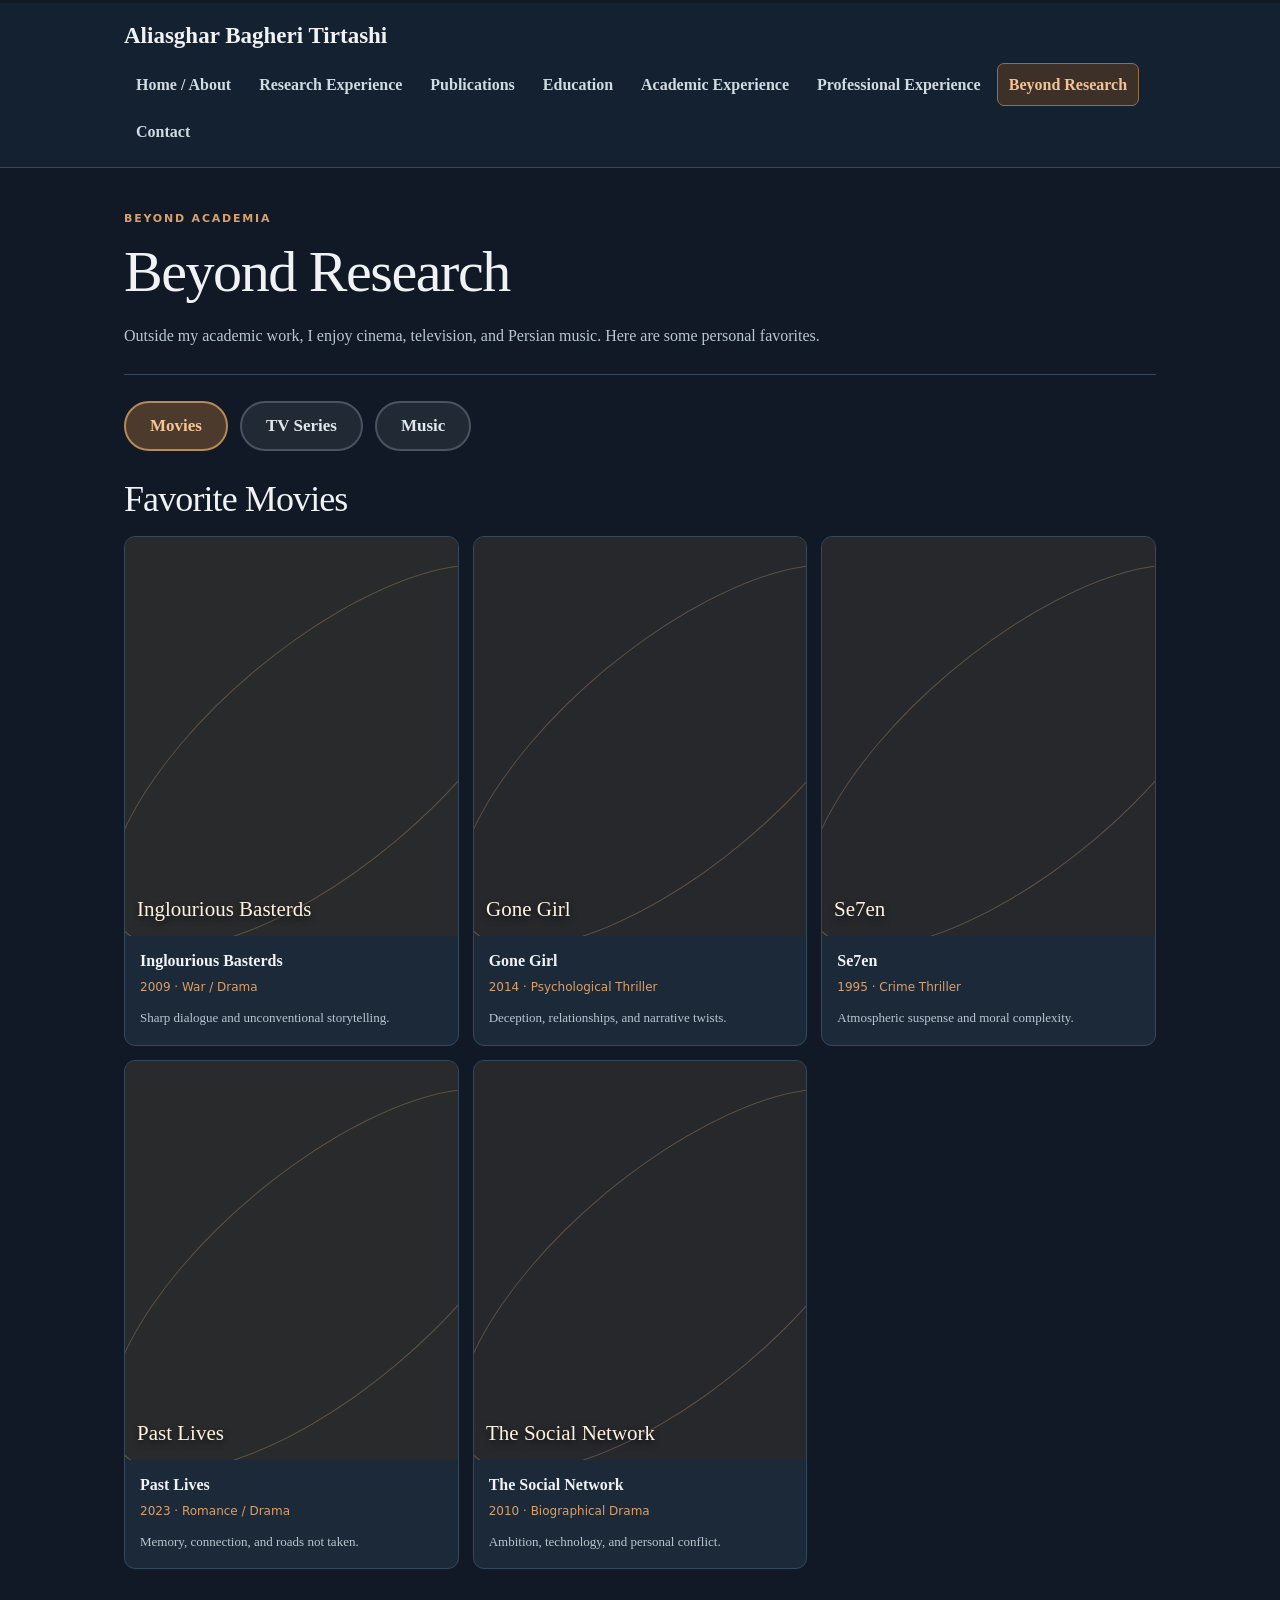
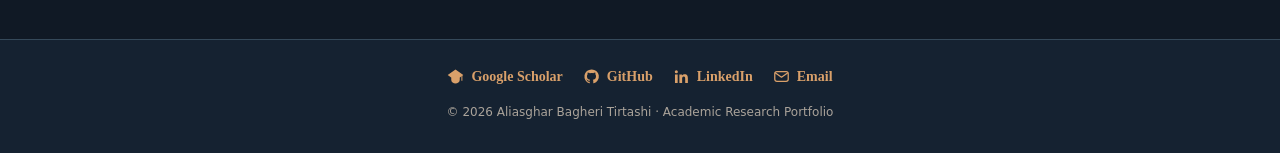
==== commit fc60bef4: "Add files via upload" ====
--- a/beyond.html
+++ b/beyond.html
@@ -1,3 +1,3 @@
 <!DOCTYPE html>
 
-<html lang="en"><head><link href="https://wsrv.nl" rel="preconnect"/><meta charset="utf-8"/><meta content="width=device-width,initial-scale=1" name="viewport"/><meta content="#101925" name="theme-color"/><meta content="Favorite movies, television series, and Persian music artists of Aliasghar Bagheri Tirtashi." name="description"/><meta content="Beyond Research | Aliasghar Bagheri Tirtashi" property="og:title"/><meta content="Favorite movies, television series, and Persian music artists of Aliasghar Bagheri Tirtashi." property="og:description"/><meta content="website" property="og:type"/><title>Beyond Research | Aliasghar Bagheri Tirtashi</title><link href="style.css" rel="stylesheet"/><script defer="" src="site.js"></script></head><body><div aria-hidden="true" class="reading-progress"></div><header class="site-header"><div class="shell"><div class="brandbar"><a class="brand" href="index.html"><span>Aliasghar Bagheri Tirtashi</span></a><button aria-controls="primary-nav" aria-expanded="false" class="menu-toggle" type="button">☰ Menu</button></div><nav aria-label="Main navigation" class="nav" id="primary-nav"><a class="nav-link" href="index.html">Home / About</a><a class="nav-link" href="projects.html">Research Experience</a><a class="nav-link" href="publications.html">Publications</a><a class="nav-link" href="education.html">Education</a><a class="nav-link" href="experience.html">Academic Experience</a><a aria-current="page" class="nav-link" href="beyond.html">Beyond Research</a><a class="nav-link" href="contact.html">Contact</a></nav></div></header><main class="shell" id="main-content"><div class="head"><div class="eyebrow">Beyond academia</div><h1>Beyond Research</h1><p>Outside my academic work, I enjoy cinema, television, and Persian music. Here are some personal favorites.</p></div><div aria-label="Beyond Research categories" class="gallery-tabs" role="tablist"><button aria-controls="gallery-movies" aria-selected="true" class="gallery-tab selected" id="tab-movies" role="tab" type="button">Movies</button><button aria-controls="gallery-series" aria-selected="false" class="gallery-tab" id="tab-series" role="tab" type="button">TV Series</button><button aria-controls="gallery-music" aria-selected="false" class="gallery-tab" id="tab-music" role="tab" type="button">Music</button></div><section aria-labelledby="tab-movies" class="gallery-panel" id="gallery-movies" role="tabpanel"><h2>Favorite Movies</h2><div class="media-grid"><article class="media-card"><div class="poster"><img alt="Promotional poster for Inglourious Basterds" data-original="https://akns-images.eonline.com/eol_images/Entire_Site/2019720/rs_634x1024-190820151318-634-inglorious-basterds-movie-poster-me-82019.jpg?crop=776%3A1254%3Bcenter%2Ctop&amp;fit=around%7C776%3A1254&amp;output-quality=90" decoding="async" fetchpriority="high" height="408" loading="eager" onerror="if(!this.dataset.triedOriginal){this.dataset.triedOriginal='1';this.src=this.dataset.original;}else{this.style.display='none';this.parentElement.classList.add('poster-unavailable')}" referrerpolicy="no-referrer" src="https://wsrv.nl/?url=https%3A%2F%2Fakns-images.eonline.com%2Feol_images%2FEntire_Site%2F2019720%2Frs_634x1024-190820151318-634-inglorious-basterds-movie-poster-me-82019.jpg%3Fcrop%3D776%253A1254%253Bcenter%252Ctop%26fit%3Daround%257C776%253A1254%26output-quality%3D90&amp;w=340&amp;h=408&amp;fit=cover&amp;output=webp&amp;q=68" width="340"/><span>Inglourious Basterds</span></div><div class="media-info"><strong>Inglourious Basterds</strong><small>2009 · War / Drama</small><p>Sharp dialogue and unconventional storytelling.</p></div></article><article class="media-card"><div class="poster"><img alt="Promotional poster for Gone Girl" data-original="https://famousmovieposters.co.uk/cdn/shop/files/Gone_Girl_Original_Movie_Poster_-min_9aa16580-7973-4b15-ad54-f6dbb76b4f25.jpg?v=1746468134" decoding="async" fetchpriority="low" height="408" loading="eager" onerror="if(!this.dataset.triedOriginal){this.dataset.triedOriginal='1';this.src=this.dataset.original;}else{this.style.display='none';this.parentElement.classList.add('poster-unavailable')}" referrerpolicy="no-referrer" src="https://wsrv.nl/?url=https%3A%2F%2Ffamousmovieposters.co.uk%2Fcdn%2Fshop%2Ffiles%2FGone_Girl_Original_Movie_Poster_-min_9aa16580-7973-4b15-ad54-f6dbb76b4f25.jpg%3Fv%3D1746468134&amp;w=340&amp;h=408&amp;fit=cover&amp;output=webp&amp;q=68" width="340"/><span>Gone Girl</span></div><div class="media-info"><strong>Gone Girl</strong><small>2014 · Psychological Thriller</small><p>Deception, relationships, and narrative twists.</p></div></article><article class="media-card"><div class="poster"><img alt="Promotional poster for Se7en" data-original="https://i.ebayimg.com/images/g/ThEAAOSw~vxlddBr/s-l1200.jpg" decoding="async" fetchpriority="low" height="408" loading="eager" onerror="if(!this.dataset.triedOriginal){this.dataset.triedOriginal='1';this.src=this.dataset.original;}else{this.style.display='none';this.parentElement.classList.add('poster-unavailable')}" referrerpolicy="no-referrer" src="https://wsrv.nl/?url=https%3A%2F%2Fi.ebayimg.com%2Fimages%2Fg%2FThEAAOSw~vxlddBr%2Fs-l1200.jpg&amp;w=340&amp;h=408&amp;fit=cover&amp;output=webp&amp;q=68" width="340"/><span>Se7en</span></div><div class="media-info"><strong>Se7en</strong><small>1995 · Crime Thriller</small><p>Atmospheric suspense and moral complexity.</p></div></article><article class="media-card"><div class="poster"><img alt="Promotional poster for Past Lives" data-original="https://dx35vtwkllhj9.cloudfront.net/a24films/past-lives/images/regions/us/onesheet.jpg" decoding="async" fetchpriority="low" height="408" loading="lazy" onerror="if(!this.dataset.triedOriginal){this.dataset.triedOriginal='1';this.src=this.dataset.original;}else{this.style.display='none';this.parentElement.classList.add('poster-unavailable')}" referrerpolicy="no-referrer" src="https://wsrv.nl/?url=https%3A%2F%2Fdx35vtwkllhj9.cloudfront.net%2Fa24films%2Fpast-lives%2Fimages%2Fregions%2Fus%2Fonesheet.jpg&amp;w=340&amp;h=408&amp;fit=cover&amp;output=webp&amp;q=68" width="340"/><span>Past Lives</span></div><div class="media-info"><strong>Past Lives</strong><small>2023 · Romance / Drama</small><p>Memory, connection, and roads not taken.</p></div></article><article class="media-card"><div class="poster"><img alt="Promotional poster for The Social Network" data-original="https://m.media-amazon.com/images/M/MV5BOWQ5MDBjNTQtZWFmYS00YzQ0LWFjOWQtODJhMGY2Y2JiNzBjXkEyXkFqcGc%40._V1_.jpg" decoding="async" fetchpriority="low" height="408" loading="lazy" onerror="if(!this.dataset.triedOriginal){this.dataset.triedOriginal='1';this.src=this.dataset.original;}else{this.style.display='none';this.parentElement.classList.add('poster-unavailable')}" referrerpolicy="no-referrer" src="https://wsrv.nl/?url=https%3A%2F%2Fm.media-amazon.com%2Fimages%2FM%2FMV5BOWQ5MDBjNTQtZWFmYS00YzQ0LWFjOWQtODJhMGY2Y2JiNzBjXkEyXkFqcGc%2540._V1_.jpg&amp;w=340&amp;h=408&amp;fit=cover&amp;output=webp&amp;q=68" width="340"/><span>The Social Network</span></div><div class="media-info"><strong>The Social Network</strong><small>2010 · Biographical Drama</small><p>Ambition, technology, and personal conflict.</p></div></article></div></section><section aria-labelledby="tab-series" class="gallery-panel section" hidden="" id="gallery-series" role="tabpanel"><div class="rule"></div><h2>Favorite TV Series</h2><div class="media-grid"><article class="media-card"><div class="poster"><img alt="Promotional poster for The Big Bang Theory" data-original="https://media.posterstore.com/site_images/68631d210b074212f55c844f_1999660319_WB0081-5.jpg" decoding="async" fetchpriority="low" height="408" loading="lazy" onerror="if(!this.dataset.triedOriginal){this.dataset.triedOriginal='1';this.src=this.dataset.original;}else{this.style.display='none';this.parentElement.classList.add('poster-unavailable')}" referrerpolicy="no-referrer" src="https://wsrv.nl/?url=https%3A%2F%2Fmedia.posterstore.com%2Fsite_images%2F68631d210b074212f55c844f_1999660319_WB0081-5.jpg&amp;w=340&amp;h=408&amp;fit=cover&amp;output=webp&amp;q=68" width="340"/><span>The Big Bang Theory</span></div><div class="media-info"><strong>The Big Bang Theory</strong><small>Comedy</small><p>Comedy, science, and friendship.</p></div></article><article class="media-card"><div class="poster"><img alt="Promotional poster for Young Sheldon" data-original="https://www.impawards.com/tv/posters/young_sheldon_xlg.jpg" decoding="async" fetchpriority="low" height="408" loading="lazy" onerror="if(!this.dataset.triedOriginal){this.dataset.triedOriginal='1';this.src=this.dataset.original;}else{this.style.display='none';this.parentElement.classList.add('poster-unavailable')}" referrerpolicy="no-referrer" src="https://wsrv.nl/?url=https%3A%2F%2Fwww.impawards.com%2Ftv%2Fposters%2Fyoung_sheldon_xlg.jpg&amp;w=340&amp;h=408&amp;fit=cover&amp;output=webp&amp;q=68" width="340"/><span>Young Sheldon</span></div><div class="media-info"><strong>Young Sheldon</strong><small>Comedy-drama</small><p>Family, growing up, and discovery.</p></div></article><article class="media-card"><div class="poster"><img alt="Promotional poster for Sherlock" data-original="https://d17w4eeuz4ndfn.cloudfront.net/image/images/cms-assets/ardplus-studiohamburg/Sherlock-studiohamburg-Sherlock/Sherlock-studiohamburg-Sherlock-artwork_vertical-de-DE.jpg" decoding="async" fetchpriority="low" height="408" loading="lazy" onerror="if(!this.dataset.triedOriginal){this.dataset.triedOriginal='1';this.src=this.dataset.original;}else{this.style.display='none';this.parentElement.classList.add('poster-unavailable')}" referrerpolicy="no-referrer" src="https://wsrv.nl/?url=https%3A%2F%2Fd17w4eeuz4ndfn.cloudfront.net%2Fimage%2Fimages%2Fcms-assets%2Fardplus-studiohamburg%2FSherlock-studiohamburg-Sherlock%2FSherlock-studiohamburg-Sherlock-artwork_vertical-de-DE.jpg&amp;w=340&amp;h=408&amp;fit=cover&amp;output=webp&amp;q=68" width="340"/><span>Sherlock</span></div><div class="media-info"><strong>Sherlock</strong><small>Mystery</small><p>Deduction, mystery, and suspense.</p></div></article><article class="media-card"><div class="poster"><img alt="Promotional poster for How I Met Your Mother" data-original="https://img-s3.onedio.com/id-6985e12e285f633a9251a708/rev-0/w-900/h-1350/f-jpg/s-9b0bad9b0bd000c327fd9cde2cd026f631422cfa.jpg" decoding="async" fetchpriority="low" height="408" loading="lazy" onerror="if(!this.dataset.triedOriginal){this.dataset.triedOriginal='1';this.src=this.dataset.original;}else{this.style.display='none';this.parentElement.classList.add('poster-unavailable')}" referrerpolicy="no-referrer" src="https://wsrv.nl/?url=https%3A%2F%2Fimg-s3.onedio.com%2Fid-6985e12e285f633a9251a708%2Frev-0%2Fw-900%2Fh-1350%2Ff-jpg%2Fs-9b0bad9b0bd000c327fd9cde2cd026f631422cfa.jpg&amp;w=340&amp;h=408&amp;fit=cover&amp;output=webp&amp;q=68" width="340"/><span>How I Met Your Mother</span></div><div class="media-info"><strong>How I Met Your Mother</strong><small>Sitcom</small><p>Friendship, relationships, and life.</p></div></article><article class="media-card"><div class="poster"><img alt="Promotional poster for Dexter" data-original="https://image.tmdb.org/t/p/original/rwyLcn3S8Yhl882D4cvoRZq3Q04.jpg" decoding="async" fetchpriority="low" height="408" loading="lazy" onerror="if(!this.dataset.triedOriginal){this.dataset.triedOriginal='1';this.src=this.dataset.original;}else{this.style.display='none';this.parentElement.classList.add('poster-unavailable')}" referrerpolicy="no-referrer" src="https://image.tmdb.org/t/p/w342/rwyLcn3S8Yhl882D4cvoRZq3Q04.jpg" width="340"/><span>Dexter</span></div><div class="media-info"><strong>Dexter</strong><small>Crime thriller</small><p>Crime and psychological suspense.</p></div></article><article class="media-card"><div class="poster"><img alt="Promotional poster for Shrinking" data-original="https://m.media-amazon.com/images/M/MV5BMDczOGE2YzktM2YzYS00MDE0LTkyNDAtNjcxZTJiNGI5NjNiXkEyXkFqcGc%40._V1_.jpg" decoding="async" fetchpriority="low" height="408" loading="lazy" onerror="if(!this.dataset.triedOriginal){this.dataset.triedOriginal='1';this.src=this.dataset.original;}else{this.style.display='none';this.parentElement.classList.add('poster-unavailable')}" referrerpolicy="no-referrer" src="https://wsrv.nl/?url=https%3A%2F%2Fm.media-amazon.com%2Fimages%2FM%2FMV5BMDczOGE2YzktM2YzYS00MDE0LTkyNDAtNjcxZTJiNGI5NjNiXkEyXkFqcGc%2540._V1_.jpg&amp;w=340&amp;h=408&amp;fit=cover&amp;output=webp&amp;q=68" width="340"/><span>Shrinking</span></div><div class="media-info"><strong>Shrinking</strong><small>Comedy-drama</small><p>Grief, healing, and relationships.</p></div></article></div></section><section aria-labelledby="tab-music" class="gallery-panel section" hidden="" id="gallery-music" role="tabpanel"><div class="rule"></div><h2>Music I Enjoy</h2><div class="grid2"><article class="card artist reveal-card"><div aria-hidden="true" class="artist-icon"><img alt="Homayoun Shajarian performing at Milad Tower" decoding="async" height="94" loading="lazy" onerror="this.hidden=true;this.parentElement.classList.add('artist-image-unavailable');this.parentElement.setAttribute('aria-label','Artist photo unavailable')" referrerpolicy="no-referrer" src="https://thumb.wikimedia.org/wikipedia/commons/thumb/2/2f/Homayoun_Shajarian_in_Milad_Tower.jpg/250px-Homayoun_Shajarian_in_Milad_Tower.jpg" width="92"/></div><div><h3>Homayoun Shajarian</h3><p>Expressive vocals and Persian classical traditions.</p></div></article><article class="card artist reveal-card"><div aria-hidden="true" class="artist-icon"><img alt="Arman Garshasbi, singer of Chaartaar, performing" decoding="async" height="94" loading="lazy" onerror="this.hidden=true;this.parentElement.classList.add('artist-image-unavailable');this.parentElement.setAttribute('aria-label','Artist photo unavailable')" referrerpolicy="no-referrer" src="https://thumb.wikimedia.org/wikipedia/commons/thumb/8/85/Chaartaar_group.jpg/330px-Chaartaar_group.jpg" width="92"/></div><div><h3>Arman Garshasbi</h3><p>Reflective melodies and emotive contemporary music.</p></div></article><article class="card artist reveal-card"><div aria-hidden="true" class="artist-icon"><img alt="Alireza Ghorbani performing on stage" decoding="async" height="94" loading="lazy" onerror="this.hidden=true;this.parentElement.classList.add('artist-image-unavailable');this.parentElement.setAttribute('aria-label','Artist photo unavailable')" referrerpolicy="no-referrer" src="https://thumb.wikimedia.org/wikipedia/commons/thumb/6/68/Alireza_Ghorbani.jpg/250px-Alireza_Ghorbani.jpg" width="92"/></div><div><h3>Alireza Ghorbani</h3><p>Poetry and elegant Persian vocal performances.</p></div></article></div><p class="section-note">Poster imagery is loaded from third-party sources for personal commentary. Posters are owned by their respective rights holders; if an image is unavailable, a styled title card is shown.</p><p class="artist-credits section-note">Photo credits: <a href="https://commons.wikimedia.org/wiki/File:Homayoun_Shajarian_in_Milad_Tower.jpg" rel="noopener noreferrer" target="_blank">Homayoun Shajarian — Mohammad Hassanzadeh / Tasnim News Agency</a> (<a href="https://creativecommons.org/licenses/by/4.0/" rel="noopener noreferrer" target="_blank">CC BY 4.0</a>) · <a href="https://commons.wikimedia.org/wiki/File:Chaartaar_group.jpg" rel="noopener noreferrer" target="_blank">Arman Garshasbi — Emad Nemati</a> (<a href="https://creativecommons.org/licenses/by-sa/4.0/" rel="noopener noreferrer" target="_blank">CC BY-SA 4.0</a>) · <a href="https://commons.wikimedia.org/wiki/File:Alireza_Ghorbani.jpg" rel="noopener noreferrer" target="_blank">Alireza Ghorbani — Mehdi Bolourian / Fars Media Corporation</a> (<a href="https://creativecommons.org/licenses/by/4.0/" rel="noopener noreferrer" target="_blank">CC BY 4.0</a>)</p></section></main><footer class="footer"><div class="footer-links"><a class="platform-link" href="https://scholar.google.com/citations?user=hEYMCQ0AAAAJ&amp;hl=en" rel="noopener noreferrer" target="_blank"><span aria-hidden="true" class="platform-icon platform-icon-scholar"><svg fill="currentColor" viewbox="0 0 24 24"><path d="m12 2-11 8 11 8 11-8L12 2Zm-6 11v4c0 2.8 3.1 5 6 5s6-2.2 6-5v-4l-6 4-6-4Z"></path><path d="M21 10v8" stroke="currentColor" stroke-width="1.4"></path></svg></span>Google Scholar</a><a class="platform-link" href="https://github.com/aliasgharbagheri2079" rel="noopener noreferrer" target="_blank"><span aria-hidden="true" class="platform-icon platform-icon-github"><svg fill="currentColor" viewbox="0 0 24 24"><path d="M12 2a10 10 0 0 0-3.16 19.49c.5.09.68-.22.68-.48v-1.7c-2.78.61-3.37-1.18-3.37-1.18-.45-1.15-1.1-1.45-1.1-1.45-.9-.62.07-.61.07-.61 1 .07 1.52 1.03 1.52 1.03.88 1.51 2.31 1.08 2.87.83.09-.64.35-1.08.63-1.33-2.22-.25-4.55-1.11-4.55-4.94 0-1.09.39-1.98 1.03-2.68-.1-.25-.45-1.27.1-2.65 0 0 .84-.27 2.75 1.02A9.6 9.6 0 0 1 12 6.9c.85 0 1.71.11 2.51.34 1.91-1.29 2.75-1.02 2.75-1.02.55 1.38.2 2.4.1 2.65.64.7 1.03 1.59 1.03 2.68 0 3.84-2.34 4.69-4.57 4.94.36.31.68.93.68 1.87v2.76c0 .27.18.58.69.48A10 10 0 0 0 12 2Z"></path></svg></span>GitHub</a><a class="platform-link" href="https://www.linkedin.com/in/aliasghar-bagheri/" rel="noopener noreferrer" target="_blank"><span aria-hidden="true" class="platform-icon platform-icon-linkedin"><svg fill="currentColor" viewbox="0 0 24 24"><path d="M4.7 3A2.2 2.2 0 1 0 4.7 7.4 2.2 2.2 0 0 0 4.7 3ZM2.8 9h3.8v12H2.8V9ZM9 9h3.6v1.6h.1C13.3 9.5 14.6 8.7 16.4 8.7c3.9 0 4.6 2.5 4.6 5.7V21h-3.8v-5.9c0-1.4 0-3.2-2-3.2s-2.3 1.6-2.3 3.1V21H9V9Z"></path></svg></span>LinkedIn</a><a class="platform-link" href="mailto:aliasghar.bagheri79@sharif.edu"><span aria-hidden="true" class="platform-icon platform-icon-mail"><svg fill="none" stroke="currentColor" stroke-linecap="round" stroke-linejoin="round" stroke-width="1.8" viewbox="0 0 24 24"><rect height="14" rx="3" width="19" x="2.5" y="5"></rect><path d="m3.5 7 8.5 6 8.5-6"></path></svg></span>Email</a></div><small>© 2026 Aliasghar Bagheri Tirtashi · Academic Research Portfolio</small></footer></body></html>+<html lang="en"><head><link href="https://wsrv.nl" rel="preconnect"/><meta charset="utf-8"/><meta content="width=device-width,initial-scale=1" name="viewport"/><meta content="#101925" name="theme-color"/><meta content="Favorite movies, television series, and Persian music artists of Aliasghar Bagheri Tirtashi." name="description"/><meta content="Beyond Research | Aliasghar Bagheri Tirtashi" property="og:title"/><meta content="Favorite movies, television series, and Persian music artists of Aliasghar Bagheri Tirtashi." property="og:description"/><meta content="website" property="og:type"/><title>Beyond Research | Aliasghar Bagheri Tirtashi</title><link href="style.css" rel="stylesheet"/><script defer="" src="site.js"></script></head><body><div aria-hidden="true" class="reading-progress"></div><header class="site-header"><div class="shell"><div class="brandbar"><a class="brand" href="index.html"><span>Aliasghar Bagheri Tirtashi</span></a><button aria-controls="primary-nav" aria-expanded="false" class="menu-toggle" type="button">☰ Menu</button></div><nav aria-label="Main navigation" class="nav" id="primary-nav"><a class="nav-link" href="index.html">Home / About</a><a class="nav-link" href="projects.html">Research Experience</a><a class="nav-link" href="publications.html">Publications</a><a class="nav-link" href="education.html">Education</a><a class="nav-link" href="experience.html">Academic Experience</a><a class="nav-link" href="professional.html">Professional Experience</a><a aria-current="page" class="nav-link" href="beyond.html">Beyond Research</a><a class="nav-link" href="contact.html">Contact</a></nav></div></header><main class="shell" id="main-content"><div class="head"><div class="eyebrow">Beyond academia</div><h1>Beyond Research</h1><p>Outside my academic work, I enjoy cinema, television, and Persian music. Here are some personal favorites.</p></div><div aria-label="Beyond Research categories" class="gallery-tabs" role="tablist"><button aria-controls="gallery-movies" aria-selected="true" class="gallery-tab selected" id="tab-movies" role="tab" type="button">Movies</button><button aria-controls="gallery-series" aria-selected="false" class="gallery-tab" id="tab-series" role="tab" type="button">TV Series</button><button aria-controls="gallery-music" aria-selected="false" class="gallery-tab" id="tab-music" role="tab" type="button">Music</button></div><section aria-labelledby="tab-movies" class="gallery-panel" id="gallery-movies" role="tabpanel"><h2>Favorite Movies</h2><div class="media-grid"><article class="media-card"><div class="poster"><img alt="Promotional poster for Inglourious Basterds" data-original="https://akns-images.eonline.com/eol_images/Entire_Site/2019720/rs_634x1024-190820151318-634-inglorious-basterds-movie-poster-me-82019.jpg?crop=776%3A1254%3Bcenter%2Ctop&amp;fit=around%7C776%3A1254&amp;output-quality=90" decoding="async" fetchpriority="high" height="408" loading="eager" onerror="if(!this.dataset.triedOriginal){this.dataset.triedOriginal='1';this.src=this.dataset.original;}else{this.style.display='none';this.parentElement.classList.add('poster-unavailable')}" referrerpolicy="no-referrer" src="https://wsrv.nl/?url=https%3A%2F%2Fakns-images.eonline.com%2Feol_images%2FEntire_Site%2F2019720%2Frs_634x1024-190820151318-634-inglorious-basterds-movie-poster-me-82019.jpg%3Fcrop%3D776%253A1254%253Bcenter%252Ctop%26fit%3Daround%257C776%253A1254%26output-quality%3D90&amp;w=340&amp;h=408&amp;fit=cover&amp;output=webp&amp;q=68" width="340"/><span>Inglourious Basterds</span></div><div class="media-info"><strong>Inglourious Basterds</strong><small>2009 · War / Drama</small><p>Sharp dialogue and unconventional storytelling.</p></div></article><article class="media-card"><div class="poster"><img alt="Promotional poster for Gone Girl" data-original="https://famousmovieposters.co.uk/cdn/shop/files/Gone_Girl_Original_Movie_Poster_-min_9aa16580-7973-4b15-ad54-f6dbb76b4f25.jpg?v=1746468134" decoding="async" fetchpriority="low" height="408" loading="eager" onerror="if(!this.dataset.triedOriginal){this.dataset.triedOriginal='1';this.src=this.dataset.original;}else{this.style.display='none';this.parentElement.classList.add('poster-unavailable')}" referrerpolicy="no-referrer" src="https://wsrv.nl/?url=https%3A%2F%2Ffamousmovieposters.co.uk%2Fcdn%2Fshop%2Ffiles%2FGone_Girl_Original_Movie_Poster_-min_9aa16580-7973-4b15-ad54-f6dbb76b4f25.jpg%3Fv%3D1746468134&amp;w=340&amp;h=408&amp;fit=cover&amp;output=webp&amp;q=68" width="340"/><span>Gone Girl</span></div><div class="media-info"><strong>Gone Girl</strong><small>2014 · Psychological Thriller</small><p>Deception, relationships, and narrative twists.</p></div></article><article class="media-card"><div class="poster"><img alt="Promotional poster for Se7en" data-original="https://i.ebayimg.com/images/g/ThEAAOSw~vxlddBr/s-l1200.jpg" decoding="async" fetchpriority="low" height="408" loading="eager" onerror="if(!this.dataset.triedOriginal){this.dataset.triedOriginal='1';this.src=this.dataset.original;}else{this.style.display='none';this.parentElement.classList.add('poster-unavailable')}" referrerpolicy="no-referrer" src="https://wsrv.nl/?url=https%3A%2F%2Fi.ebayimg.com%2Fimages%2Fg%2FThEAAOSw~vxlddBr%2Fs-l1200.jpg&amp;w=340&amp;h=408&amp;fit=cover&amp;output=webp&amp;q=68" width="340"/><span>Se7en</span></div><div class="media-info"><strong>Se7en</strong><small>1995 · Crime Thriller</small><p>Atmospheric suspense and moral complexity.</p></div></article><article class="media-card"><div class="poster"><img alt="Promotional poster for Past Lives" data-original="https://dx35vtwkllhj9.cloudfront.net/a24films/past-lives/images/regions/us/onesheet.jpg" decoding="async" fetchpriority="low" height="408" loading="lazy" onerror="if(!this.dataset.triedOriginal){this.dataset.triedOriginal='1';this.src=this.dataset.original;}else{this.style.display='none';this.parentElement.classList.add('poster-unavailable')}" referrerpolicy="no-referrer" src="https://wsrv.nl/?url=https%3A%2F%2Fdx35vtwkllhj9.cloudfront.net%2Fa24films%2Fpast-lives%2Fimages%2Fregions%2Fus%2Fonesheet.jpg&amp;w=340&amp;h=408&amp;fit=cover&amp;output=webp&amp;q=68" width="340"/><span>Past Lives</span></div><div class="media-info"><strong>Past Lives</strong><small>2023 · Romance / Drama</small><p>Memory, connection, and roads not taken.</p></div></article><article class="media-card"><div class="poster"><img alt="Promotional poster for The Social Network" data-original="https://m.media-amazon.com/images/M/MV5BOWQ5MDBjNTQtZWFmYS00YzQ0LWFjOWQtODJhMGY2Y2JiNzBjXkEyXkFqcGc%40._V1_.jpg" decoding="async" fetchpriority="low" height="408" loading="lazy" onerror="if(!this.dataset.triedOriginal){this.dataset.triedOriginal='1';this.src=this.dataset.original;}else{this.style.display='none';this.parentElement.classList.add('poster-unavailable')}" referrerpolicy="no-referrer" src="https://wsrv.nl/?url=https%3A%2F%2Fm.media-amazon.com%2Fimages%2FM%2FMV5BOWQ5MDBjNTQtZWFmYS00YzQ0LWFjOWQtODJhMGY2Y2JiNzBjXkEyXkFqcGc%2540._V1_.jpg&amp;w=340&amp;h=408&amp;fit=cover&amp;output=webp&amp;q=68" width="340"/><span>The Social Network</span></div><div class="media-info"><strong>The Social Network</strong><small>2010 · Biographical Drama</small><p>Ambition, technology, and personal conflict.</p></div></article></div></section><section aria-labelledby="tab-series" class="gallery-panel section" hidden="" id="gallery-series" role="tabpanel"><div class="rule"></div><h2>Favorite TV Series</h2><div class="media-grid"><article class="media-card"><div class="poster"><img alt="Promotional poster for The Big Bang Theory" data-original="https://media.posterstore.com/site_images/68631d210b074212f55c844f_1999660319_WB0081-5.jpg" decoding="async" fetchpriority="low" height="408" loading="lazy" onerror="if(!this.dataset.triedOriginal){this.dataset.triedOriginal='1';this.src=this.dataset.original;}else{this.style.display='none';this.parentElement.classList.add('poster-unavailable')}" referrerpolicy="no-referrer" src="https://wsrv.nl/?url=https%3A%2F%2Fmedia.posterstore.com%2Fsite_images%2F68631d210b074212f55c844f_1999660319_WB0081-5.jpg&amp;w=340&amp;h=408&amp;fit=cover&amp;output=webp&amp;q=68" width="340"/><span>The Big Bang Theory</span></div><div class="media-info"><strong>The Big Bang Theory</strong><small>Comedy</small><p>Comedy, science, and friendship.</p></div></article><article class="media-card"><div class="poster"><img alt="Promotional poster for Young Sheldon" data-original="https://www.impawards.com/tv/posters/young_sheldon_xlg.jpg" decoding="async" fetchpriority="low" height="408" loading="lazy" onerror="if(!this.dataset.triedOriginal){this.dataset.triedOriginal='1';this.src=this.dataset.original;}else{this.style.display='none';this.parentElement.classList.add('poster-unavailable')}" referrerpolicy="no-referrer" src="https://wsrv.nl/?url=https%3A%2F%2Fwww.impawards.com%2Ftv%2Fposters%2Fyoung_sheldon_xlg.jpg&amp;w=340&amp;h=408&amp;fit=cover&amp;output=webp&amp;q=68" width="340"/><span>Young Sheldon</span></div><div class="media-info"><strong>Young Sheldon</strong><small>Comedy-drama</small><p>Family, growing up, and discovery.</p></div></article><article class="media-card"><div class="poster"><img alt="Promotional poster for Sherlock" data-original="https://d17w4eeuz4ndfn.cloudfront.net/image/images/cms-assets/ardplus-studiohamburg/Sherlock-studiohamburg-Sherlock/Sherlock-studiohamburg-Sherlock-artwork_vertical-de-DE.jpg" decoding="async" fetchpriority="low" height="408" loading="lazy" onerror="if(!this.dataset.triedOriginal){this.dataset.triedOriginal='1';this.src=this.dataset.original;}else{this.style.display='none';this.parentElement.classList.add('poster-unavailable')}" referrerpolicy="no-referrer" src="https://wsrv.nl/?url=https%3A%2F%2Fd17w4eeuz4ndfn.cloudfront.net%2Fimage%2Fimages%2Fcms-assets%2Fardplus-studiohamburg%2FSherlock-studiohamburg-Sherlock%2FSherlock-studiohamburg-Sherlock-artwork_vertical-de-DE.jpg&amp;w=340&amp;h=408&amp;fit=cover&amp;output=webp&amp;q=68" width="340"/><span>Sherlock</span></div><div class="media-info"><strong>Sherlock</strong><small>Mystery</small><p>Deduction, mystery, and suspense.</p></div></article><article class="media-card"><div class="poster"><img alt="Promotional poster for How I Met Your Mother" data-original="https://img-s3.onedio.com/id-6985e12e285f633a9251a708/rev-0/w-900/h-1350/f-jpg/s-9b0bad9b0bd000c327fd9cde2cd026f631422cfa.jpg" decoding="async" fetchpriority="low" height="408" loading="lazy" onerror="if(!this.dataset.triedOriginal){this.dataset.triedOriginal='1';this.src=this.dataset.original;}else{this.style.display='none';this.parentElement.classList.add('poster-unavailable')}" referrerpolicy="no-referrer" src="https://wsrv.nl/?url=https%3A%2F%2Fimg-s3.onedio.com%2Fid-6985e12e285f633a9251a708%2Frev-0%2Fw-900%2Fh-1350%2Ff-jpg%2Fs-9b0bad9b0bd000c327fd9cde2cd026f631422cfa.jpg&amp;w=340&amp;h=408&amp;fit=cover&amp;output=webp&amp;q=68" width="340"/><span>How I Met Your Mother</span></div><div class="media-info"><strong>How I Met Your Mother</strong><small>Sitcom</small><p>Friendship, relationships, and life.</p></div></article><article class="media-card"><div class="poster"><img alt="Promotional poster for Dexter" data-original="https://image.tmdb.org/t/p/original/rwyLcn3S8Yhl882D4cvoRZq3Q04.jpg" decoding="async" fetchpriority="low" height="408" loading="lazy" onerror="if(!this.dataset.triedOriginal){this.dataset.triedOriginal='1';this.src=this.dataset.original;}else{this.style.display='none';this.parentElement.classList.add('poster-unavailable')}" referrerpolicy="no-referrer" src="https://image.tmdb.org/t/p/w342/rwyLcn3S8Yhl882D4cvoRZq3Q04.jpg" width="340"/><span>Dexter</span></div><div class="media-info"><strong>Dexter</strong><small>Crime thriller</small><p>Crime and psychological suspense.</p></div></article><article class="media-card"><div class="poster"><img alt="Promotional poster for Shrinking" data-original="https://m.media-amazon.com/images/M/MV5BMDczOGE2YzktM2YzYS00MDE0LTkyNDAtNjcxZTJiNGI5NjNiXkEyXkFqcGc%40._V1_.jpg" decoding="async" fetchpriority="low" height="408" loading="lazy" onerror="if(!this.dataset.triedOriginal){this.dataset.triedOriginal='1';this.src=this.dataset.original;}else{this.style.display='none';this.parentElement.classList.add('poster-unavailable')}" referrerpolicy="no-referrer" src="https://wsrv.nl/?url=https%3A%2F%2Fm.media-amazon.com%2Fimages%2FM%2FMV5BMDczOGE2YzktM2YzYS00MDE0LTkyNDAtNjcxZTJiNGI5NjNiXkEyXkFqcGc%2540._V1_.jpg&amp;w=340&amp;h=408&amp;fit=cover&amp;output=webp&amp;q=68" width="340"/><span>Shrinking</span></div><div class="media-info"><strong>Shrinking</strong><small>Comedy-drama</small><p>Grief, healing, and relationships.</p></div></article></div></section><section aria-labelledby="tab-music" class="gallery-panel section" hidden="" id="gallery-music" role="tabpanel"><div class="rule"></div><h2>Music I Enjoy</h2><div class="grid2"><article class="card artist reveal-card"><div aria-hidden="true" class="artist-icon"><img alt="Homayoun Shajarian performing at Milad Tower" decoding="async" height="94" loading="lazy" onerror="this.hidden=true;this.parentElement.classList.add('artist-image-unavailable');this.parentElement.setAttribute('aria-label','Artist photo unavailable')" referrerpolicy="no-referrer" src="https://thumb.wikimedia.org/wikipedia/commons/thumb/2/2f/Homayoun_Shajarian_in_Milad_Tower.jpg/250px-Homayoun_Shajarian_in_Milad_Tower.jpg" width="92"/></div><div><h3>Homayoun Shajarian</h3><p>Expressive vocals and Persian classical traditions.</p></div></article><article class="card artist reveal-card"><div aria-hidden="true" class="artist-icon"><img alt="Arman Garshasbi, singer of Chaartaar, performing" decoding="async" height="94" loading="lazy" onerror="this.hidden=true;this.parentElement.classList.add('artist-image-unavailable');this.parentElement.setAttribute('aria-label','Artist photo unavailable')" referrerpolicy="no-referrer" src="https://thumb.wikimedia.org/wikipedia/commons/thumb/8/85/Chaartaar_group.jpg/330px-Chaartaar_group.jpg" width="92"/></div><div><h3>Arman Garshasbi</h3><p>Reflective melodies and emotive contemporary music.</p></div></article><article class="card artist reveal-card"><div aria-hidden="true" class="artist-icon"><img alt="Alireza Ghorbani performing on stage" decoding="async" height="94" loading="lazy" onerror="this.hidden=true;this.parentElement.classList.add('artist-image-unavailable');this.parentElement.setAttribute('aria-label','Artist photo unavailable')" referrerpolicy="no-referrer" src="https://thumb.wikimedia.org/wikipedia/commons/thumb/6/68/Alireza_Ghorbani.jpg/250px-Alireza_Ghorbani.jpg" width="92"/></div><div><h3>Alireza Ghorbani</h3><p>Poetry and elegant Persian vocal performances.</p></div></article></div><p class="section-note">Poster imagery is loaded from third-party sources for personal commentary. Posters are owned by their respective rights holders; if an image is unavailable, a styled title card is shown.</p><p class="artist-credits section-note">Photo credits: <a href="https://commons.wikimedia.org/wiki/File:Homayoun_Shajarian_in_Milad_Tower.jpg" rel="noopener noreferrer" target="_blank">Homayoun Shajarian — Mohammad Hassanzadeh / Tasnim News Agency</a> (<a href="https://creativecommons.org/licenses/by/4.0/" rel="noopener noreferrer" target="_blank">CC BY 4.0</a>) · <a href="https://commons.wikimedia.org/wiki/File:Chaartaar_group.jpg" rel="noopener noreferrer" target="_blank">Arman Garshasbi — Emad Nemati</a> (<a href="https://creativecommons.org/licenses/by-sa/4.0/" rel="noopener noreferrer" target="_blank">CC BY-SA 4.0</a>) · <a href="https://commons.wikimedia.org/wiki/File:Alireza_Ghorbani.jpg" rel="noopener noreferrer" target="_blank">Alireza Ghorbani — Mehdi Bolourian / Fars Media Corporation</a> (<a href="https://creativecommons.org/licenses/by/4.0/" rel="noopener noreferrer" target="_blank">CC BY 4.0</a>)</p></section></main><footer class="footer"><div class="footer-links"><a class="platform-link" href="https://scholar.google.com/citations?user=hEYMCQ0AAAAJ&amp;hl=en" rel="noopener noreferrer" target="_blank"><span aria-hidden="true" class="platform-icon platform-icon-scholar"><svg fill="currentColor" viewbox="0 0 24 24"><path d="m12 2-11 8 11 8 11-8L12 2Zm-6 11v4c0 2.8 3.1 5 6 5s6-2.2 6-5v-4l-6 4-6-4Z"></path><path d="M21 10v8" stroke="currentColor" stroke-width="1.4"></path></svg></span>Google Scholar</a><a class="platform-link" href="https://github.com/aliasgharbagheri2079" rel="noopener noreferrer" target="_blank"><span aria-hidden="true" class="platform-icon platform-icon-github"><svg fill="currentColor" viewbox="0 0 24 24"><path d="M12 2a10 10 0 0 0-3.16 19.49c.5.09.68-.22.68-.48v-1.7c-2.78.61-3.37-1.18-3.37-1.18-.45-1.15-1.1-1.45-1.1-1.45-.9-.62.07-.61.07-.61 1 .07 1.52 1.03 1.52 1.03.88 1.51 2.31 1.08 2.87.83.09-.64.35-1.08.63-1.33-2.22-.25-4.55-1.11-4.55-4.94 0-1.09.39-1.98 1.03-2.68-.1-.25-.45-1.27.1-2.65 0 0 .84-.27 2.75 1.02A9.6 9.6 0 0 1 12 6.9c.85 0 1.71.11 2.51.34 1.91-1.29 2.75-1.02 2.75-1.02.55 1.38.2 2.4.1 2.65.64.7 1.03 1.59 1.03 2.68 0 3.84-2.34 4.69-4.57 4.94.36.31.68.93.68 1.87v2.76c0 .27.18.58.69.48A10 10 0 0 0 12 2Z"></path></svg></span>GitHub</a><a class="platform-link" href="https://www.linkedin.com/in/aliasghar-bagheri/" rel="noopener noreferrer" target="_blank"><span aria-hidden="true" class="platform-icon platform-icon-linkedin"><svg fill="currentColor" viewbox="0 0 24 24"><path d="M4.7 3A2.2 2.2 0 1 0 4.7 7.4 2.2 2.2 0 0 0 4.7 3ZM2.8 9h3.8v12H2.8V9ZM9 9h3.6v1.6h.1C13.3 9.5 14.6 8.7 16.4 8.7c3.9 0 4.6 2.5 4.6 5.7V21h-3.8v-5.9c0-1.4 0-3.2-2-3.2s-2.3 1.6-2.3 3.1V21H9V9Z"></path></svg></span>LinkedIn</a><a class="platform-link" href="mailto:aliasghar.bagheri79@sharif.edu"><span aria-hidden="true" class="platform-icon platform-icon-mail"><svg fill="none" stroke="currentColor" stroke-linecap="round" stroke-linejoin="round" stroke-width="1.8" viewbox="0 0 24 24"><rect height="14" rx="3" width="19" x="2.5" y="5"></rect><path d="m3.5 7 8.5 6 8.5-6"></path></svg></span>Email</a></div><small>© 2026 Aliasghar Bagheri Tirtashi · Academic Research Portfolio</small></footer></body></html>
--- a/style.css
+++ b/style.css
@@ -146,3 +146,24 @@
   .gallery-tabs{gap:8px;margin:18px 0 22px}
   .gallery-tab{font-size:15px;min-height:43px;padding:9px 17px}
 }
+
+/* Professional Experience: academic editorial presentation */
+.professional-list{display:grid;gap:0}
+.professional-entry{display:grid;grid-template-columns:92px minmax(0,1fr);gap:22px;padding:28px 0;border-bottom:1px solid var(--border);align-items:start}
+.professional-logo{width:92px;height:92px;display:flex;align-items:center;justify-content:center;background:#fff;border:1px solid #d9dce0;border-radius:16px;padding:9px;overflow:hidden}
+.professional-logo img{display:block;width:100%;height:100%;object-fit:contain}
+.company-wordmark{color:#1b2938;font:700 14px/1.1 Georgia,serif;letter-spacing:-.3px;text-align:center}
+.peekage-wordmark{color:#c83381}
+.tapsi-wordmark{font:800 15px/1.05 system-ui,sans-serif;color:#f05e31}
+.professional-dates{font:700 11px system-ui,sans-serif;color:var(--ochre);letter-spacing:.4px;margin-bottom:6px}
+.professional-body h2{font-size:clamp(21px,3vw,27px);line-height:1.25;margin:0 0 5px}
+.professional-company{font-weight:700;color:var(--fg);margin:0 0 10px}
+.professional-separator{color:#89a0b1;padding:0 4px}
+.professional-description{max-width:740px;margin-bottom:13px}
+.work-tags{display:flex;flex-wrap:wrap;gap:7px;margin:11px 0}
+.work-tag{border:1px solid #486073;background:#1c2e40;color:#d2e0e9;padding:5px 10px;border-radius:999px;font:600 11px system-ui,sans-serif}
+.professional-details{margin:7px 0 0;max-width:760px;border:0;padding:0}
+.professional-details summary{display:inline-block;padding:8px 0;color:var(--ochre);cursor:pointer;font:700 12px system-ui,sans-serif}
+.professional-details p{background:#1c2f41;border-left:2px solid var(--ochre);margin:7px 0 0!important;padding:13px 15px;border-radius:0 7px 7px 0}
+.professional-note{margin-top:25px;font-size:13px;color:var(--muted)}
+@media(max-width:650px){.professional-entry{grid-template-columns:62px minmax(0,1fr);gap:13px;padding:22px 0}.professional-logo{width:62px;height:62px;border-radius:11px;padding:5px}.company-wordmark{font-size:10px}.tapsi-wordmark{font-size:11px}.professional-body h2{font-size:20px}.professional-company{font-size:13px}}
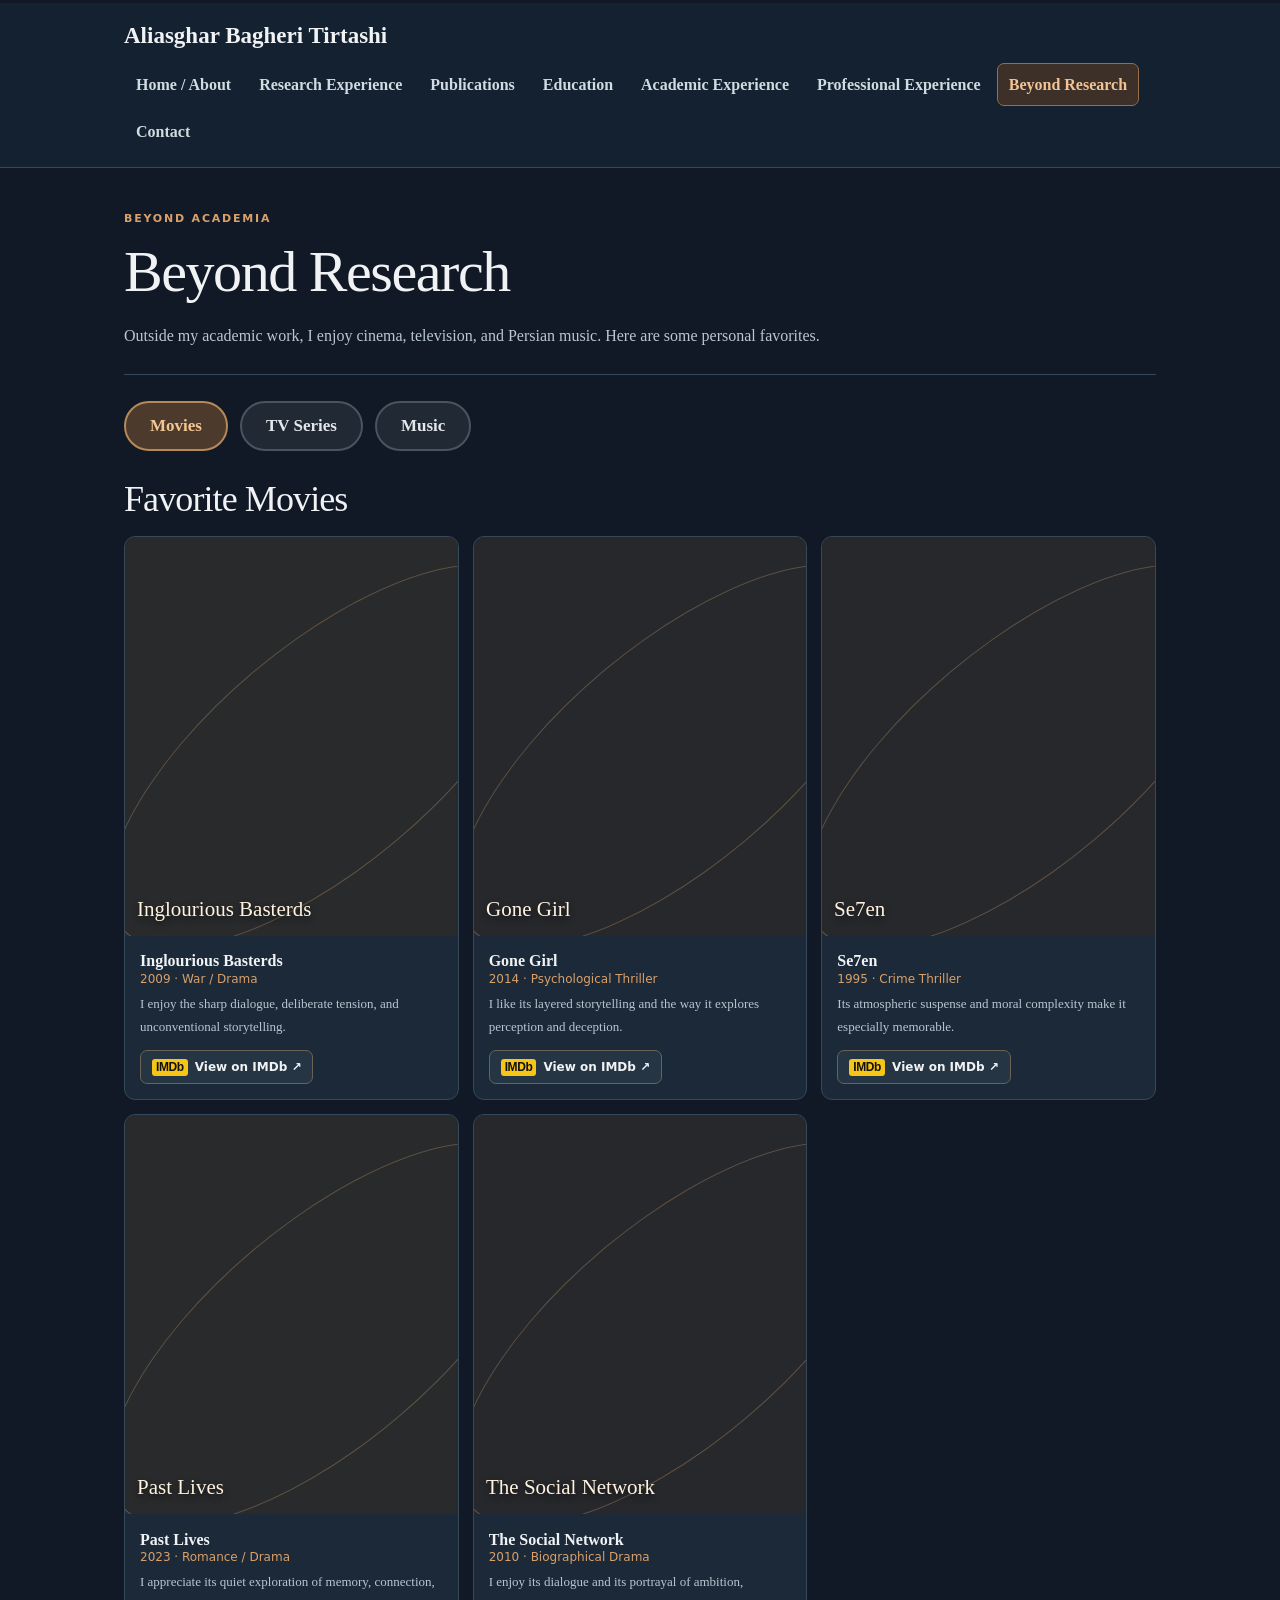
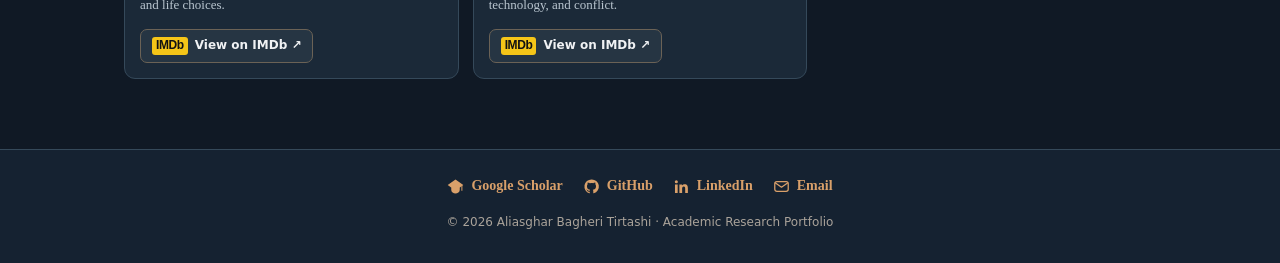
==== commit 1fdab57f: "Add files via upload" ====
--- a/beyond.html
+++ b/beyond.html
@@ -1,3 +1,3 @@
 <!DOCTYPE html>
 
-<html lang="en"><head><link href="https://wsrv.nl" rel="preconnect"/><meta charset="utf-8"/><meta content="width=device-width,initial-scale=1" name="viewport"/><meta content="#101925" name="theme-color"/><meta content="Favorite movies, television series, and Persian music artists of Aliasghar Bagheri Tirtashi." name="description"/><meta content="Beyond Research | Aliasghar Bagheri Tirtashi" property="og:title"/><meta content="Favorite movies, television series, and Persian music artists of Aliasghar Bagheri Tirtashi." property="og:description"/><meta content="website" property="og:type"/><title>Beyond Research | Aliasghar Bagheri Tirtashi</title><link href="style.css" rel="stylesheet"/><script defer="" src="site.js"></script></head><body><div aria-hidden="true" class="reading-progress"></div><header class="site-header"><div class="shell"><div class="brandbar"><a class="brand" href="index.html"><span>Aliasghar Bagheri Tirtashi</span></a><button aria-controls="primary-nav" aria-expanded="false" class="menu-toggle" type="button">☰ Menu</button></div><nav aria-label="Main navigation" class="nav" id="primary-nav"><a class="nav-link" href="index.html">Home / About</a><a class="nav-link" href="projects.html">Research Experience</a><a class="nav-link" href="publications.html">Publications</a><a class="nav-link" href="education.html">Education</a><a class="nav-link" href="experience.html">Academic Experience</a><a class="nav-link" href="professional.html">Professional Experience</a><a aria-current="page" class="nav-link" href="beyond.html">Beyond Research</a><a class="nav-link" href="contact.html">Contact</a></nav></div></header><main class="shell" id="main-content"><div class="head"><div class="eyebrow">Beyond academia</div><h1>Beyond Research</h1><p>Outside my academic work, I enjoy cinema, television, and Persian music. Here are some personal favorites.</p></div><div aria-label="Beyond Research categories" class="gallery-tabs" role="tablist"><button aria-controls="gallery-movies" aria-selected="true" class="gallery-tab selected" id="tab-movies" role="tab" type="button">Movies</button><button aria-controls="gallery-series" aria-selected="false" class="gallery-tab" id="tab-series" role="tab" type="button">TV Series</button><button aria-controls="gallery-music" aria-selected="false" class="gallery-tab" id="tab-music" role="tab" type="button">Music</button></div><section aria-labelledby="tab-movies" class="gallery-panel" id="gallery-movies" role="tabpanel"><h2>Favorite Movies</h2><div class="media-grid"><article class="media-card"><div class="poster"><img alt="Promotional poster for Inglourious Basterds" data-original="https://akns-images.eonline.com/eol_images/Entire_Site/2019720/rs_634x1024-190820151318-634-inglorious-basterds-movie-poster-me-82019.jpg?crop=776%3A1254%3Bcenter%2Ctop&amp;fit=around%7C776%3A1254&amp;output-quality=90" decoding="async" fetchpriority="high" height="408" loading="eager" onerror="if(!this.dataset.triedOriginal){this.dataset.triedOriginal='1';this.src=this.dataset.original;}else{this.style.display='none';this.parentElement.classList.add('poster-unavailable')}" referrerpolicy="no-referrer" src="https://wsrv.nl/?url=https%3A%2F%2Fakns-images.eonline.com%2Feol_images%2FEntire_Site%2F2019720%2Frs_634x1024-190820151318-634-inglorious-basterds-movie-poster-me-82019.jpg%3Fcrop%3D776%253A1254%253Bcenter%252Ctop%26fit%3Daround%257C776%253A1254%26output-quality%3D90&amp;w=340&amp;h=408&amp;fit=cover&amp;output=webp&amp;q=68" width="340"/><span>Inglourious Basterds</span></div><div class="media-info"><strong>Inglourious Basterds</strong><small>2009 · War / Drama</small><p>Sharp dialogue and unconventional storytelling.</p></div></article><article class="media-card"><div class="poster"><img alt="Promotional poster for Gone Girl" data-original="https://famousmovieposters.co.uk/cdn/shop/files/Gone_Girl_Original_Movie_Poster_-min_9aa16580-7973-4b15-ad54-f6dbb76b4f25.jpg?v=1746468134" decoding="async" fetchpriority="low" height="408" loading="eager" onerror="if(!this.dataset.triedOriginal){this.dataset.triedOriginal='1';this.src=this.dataset.original;}else{this.style.display='none';this.parentElement.classList.add('poster-unavailable')}" referrerpolicy="no-referrer" src="https://wsrv.nl/?url=https%3A%2F%2Ffamousmovieposters.co.uk%2Fcdn%2Fshop%2Ffiles%2FGone_Girl_Original_Movie_Poster_-min_9aa16580-7973-4b15-ad54-f6dbb76b4f25.jpg%3Fv%3D1746468134&amp;w=340&amp;h=408&amp;fit=cover&amp;output=webp&amp;q=68" width="340"/><span>Gone Girl</span></div><div class="media-info"><strong>Gone Girl</strong><small>2014 · Psychological Thriller</small><p>Deception, relationships, and narrative twists.</p></div></article><article class="media-card"><div class="poster"><img alt="Promotional poster for Se7en" data-original="https://i.ebayimg.com/images/g/ThEAAOSw~vxlddBr/s-l1200.jpg" decoding="async" fetchpriority="low" height="408" loading="eager" onerror="if(!this.dataset.triedOriginal){this.dataset.triedOriginal='1';this.src=this.dataset.original;}else{this.style.display='none';this.parentElement.classList.add('poster-unavailable')}" referrerpolicy="no-referrer" src="https://wsrv.nl/?url=https%3A%2F%2Fi.ebayimg.com%2Fimages%2Fg%2FThEAAOSw~vxlddBr%2Fs-l1200.jpg&amp;w=340&amp;h=408&amp;fit=cover&amp;output=webp&amp;q=68" width="340"/><span>Se7en</span></div><div class="media-info"><strong>Se7en</strong><small>1995 · Crime Thriller</small><p>Atmospheric suspense and moral complexity.</p></div></article><article class="media-card"><div class="poster"><img alt="Promotional poster for Past Lives" data-original="https://dx35vtwkllhj9.cloudfront.net/a24films/past-lives/images/regions/us/onesheet.jpg" decoding="async" fetchpriority="low" height="408" loading="lazy" onerror="if(!this.dataset.triedOriginal){this.dataset.triedOriginal='1';this.src=this.dataset.original;}else{this.style.display='none';this.parentElement.classList.add('poster-unavailable')}" referrerpolicy="no-referrer" src="https://wsrv.nl/?url=https%3A%2F%2Fdx35vtwkllhj9.cloudfront.net%2Fa24films%2Fpast-lives%2Fimages%2Fregions%2Fus%2Fonesheet.jpg&amp;w=340&amp;h=408&amp;fit=cover&amp;output=webp&amp;q=68" width="340"/><span>Past Lives</span></div><div class="media-info"><strong>Past Lives</strong><small>2023 · Romance / Drama</small><p>Memory, connection, and roads not taken.</p></div></article><article class="media-card"><div class="poster"><img alt="Promotional poster for The Social Network" data-original="https://m.media-amazon.com/images/M/MV5BOWQ5MDBjNTQtZWFmYS00YzQ0LWFjOWQtODJhMGY2Y2JiNzBjXkEyXkFqcGc%40._V1_.jpg" decoding="async" fetchpriority="low" height="408" loading="lazy" onerror="if(!this.dataset.triedOriginal){this.dataset.triedOriginal='1';this.src=this.dataset.original;}else{this.style.display='none';this.parentElement.classList.add('poster-unavailable')}" referrerpolicy="no-referrer" src="https://wsrv.nl/?url=https%3A%2F%2Fm.media-amazon.com%2Fimages%2FM%2FMV5BOWQ5MDBjNTQtZWFmYS00YzQ0LWFjOWQtODJhMGY2Y2JiNzBjXkEyXkFqcGc%2540._V1_.jpg&amp;w=340&amp;h=408&amp;fit=cover&amp;output=webp&amp;q=68" width="340"/><span>The Social Network</span></div><div class="media-info"><strong>The Social Network</strong><small>2010 · Biographical Drama</small><p>Ambition, technology, and personal conflict.</p></div></article></div></section><section aria-labelledby="tab-series" class="gallery-panel section" hidden="" id="gallery-series" role="tabpanel"><div class="rule"></div><h2>Favorite TV Series</h2><div class="media-grid"><article class="media-card"><div class="poster"><img alt="Promotional poster for The Big Bang Theory" data-original="https://media.posterstore.com/site_images/68631d210b074212f55c844f_1999660319_WB0081-5.jpg" decoding="async" fetchpriority="low" height="408" loading="lazy" onerror="if(!this.dataset.triedOriginal){this.dataset.triedOriginal='1';this.src=this.dataset.original;}else{this.style.display='none';this.parentElement.classList.add('poster-unavailable')}" referrerpolicy="no-referrer" src="https://wsrv.nl/?url=https%3A%2F%2Fmedia.posterstore.com%2Fsite_images%2F68631d210b074212f55c844f_1999660319_WB0081-5.jpg&amp;w=340&amp;h=408&amp;fit=cover&amp;output=webp&amp;q=68" width="340"/><span>The Big Bang Theory</span></div><div class="media-info"><strong>The Big Bang Theory</strong><small>Comedy</small><p>Comedy, science, and friendship.</p></div></article><article class="media-card"><div class="poster"><img alt="Promotional poster for Young Sheldon" data-original="https://www.impawards.com/tv/posters/young_sheldon_xlg.jpg" decoding="async" fetchpriority="low" height="408" loading="lazy" onerror="if(!this.dataset.triedOriginal){this.dataset.triedOriginal='1';this.src=this.dataset.original;}else{this.style.display='none';this.parentElement.classList.add('poster-unavailable')}" referrerpolicy="no-referrer" src="https://wsrv.nl/?url=https%3A%2F%2Fwww.impawards.com%2Ftv%2Fposters%2Fyoung_sheldon_xlg.jpg&amp;w=340&amp;h=408&amp;fit=cover&amp;output=webp&amp;q=68" width="340"/><span>Young Sheldon</span></div><div class="media-info"><strong>Young Sheldon</strong><small>Comedy-drama</small><p>Family, growing up, and discovery.</p></div></article><article class="media-card"><div class="poster"><img alt="Promotional poster for Sherlock" data-original="https://d17w4eeuz4ndfn.cloudfront.net/image/images/cms-assets/ardplus-studiohamburg/Sherlock-studiohamburg-Sherlock/Sherlock-studiohamburg-Sherlock-artwork_vertical-de-DE.jpg" decoding="async" fetchpriority="low" height="408" loading="lazy" onerror="if(!this.dataset.triedOriginal){this.dataset.triedOriginal='1';this.src=this.dataset.original;}else{this.style.display='none';this.parentElement.classList.add('poster-unavailable')}" referrerpolicy="no-referrer" src="https://wsrv.nl/?url=https%3A%2F%2Fd17w4eeuz4ndfn.cloudfront.net%2Fimage%2Fimages%2Fcms-assets%2Fardplus-studiohamburg%2FSherlock-studiohamburg-Sherlock%2FSherlock-studiohamburg-Sherlock-artwork_vertical-de-DE.jpg&amp;w=340&amp;h=408&amp;fit=cover&amp;output=webp&amp;q=68" width="340"/><span>Sherlock</span></div><div class="media-info"><strong>Sherlock</strong><small>Mystery</small><p>Deduction, mystery, and suspense.</p></div></article><article class="media-card"><div class="poster"><img alt="Promotional poster for How I Met Your Mother" data-original="https://img-s3.onedio.com/id-6985e12e285f633a9251a708/rev-0/w-900/h-1350/f-jpg/s-9b0bad9b0bd000c327fd9cde2cd026f631422cfa.jpg" decoding="async" fetchpriority="low" height="408" loading="lazy" onerror="if(!this.dataset.triedOriginal){this.dataset.triedOriginal='1';this.src=this.dataset.original;}else{this.style.display='none';this.parentElement.classList.add('poster-unavailable')}" referrerpolicy="no-referrer" src="https://wsrv.nl/?url=https%3A%2F%2Fimg-s3.onedio.com%2Fid-6985e12e285f633a9251a708%2Frev-0%2Fw-900%2Fh-1350%2Ff-jpg%2Fs-9b0bad9b0bd000c327fd9cde2cd026f631422cfa.jpg&amp;w=340&amp;h=408&amp;fit=cover&amp;output=webp&amp;q=68" width="340"/><span>How I Met Your Mother</span></div><div class="media-info"><strong>How I Met Your Mother</strong><small>Sitcom</small><p>Friendship, relationships, and life.</p></div></article><article class="media-card"><div class="poster"><img alt="Promotional poster for Dexter" data-original="https://image.tmdb.org/t/p/original/rwyLcn3S8Yhl882D4cvoRZq3Q04.jpg" decoding="async" fetchpriority="low" height="408" loading="lazy" onerror="if(!this.dataset.triedOriginal){this.dataset.triedOriginal='1';this.src=this.dataset.original;}else{this.style.display='none';this.parentElement.classList.add('poster-unavailable')}" referrerpolicy="no-referrer" src="https://image.tmdb.org/t/p/w342/rwyLcn3S8Yhl882D4cvoRZq3Q04.jpg" width="340"/><span>Dexter</span></div><div class="media-info"><strong>Dexter</strong><small>Crime thriller</small><p>Crime and psychological suspense.</p></div></article><article class="media-card"><div class="poster"><img alt="Promotional poster for Shrinking" data-original="https://m.media-amazon.com/images/M/MV5BMDczOGE2YzktM2YzYS00MDE0LTkyNDAtNjcxZTJiNGI5NjNiXkEyXkFqcGc%40._V1_.jpg" decoding="async" fetchpriority="low" height="408" loading="lazy" onerror="if(!this.dataset.triedOriginal){this.dataset.triedOriginal='1';this.src=this.dataset.original;}else{this.style.display='none';this.parentElement.classList.add('poster-unavailable')}" referrerpolicy="no-referrer" src="https://wsrv.nl/?url=https%3A%2F%2Fm.media-amazon.com%2Fimages%2FM%2FMV5BMDczOGE2YzktM2YzYS00MDE0LTkyNDAtNjcxZTJiNGI5NjNiXkEyXkFqcGc%2540._V1_.jpg&amp;w=340&amp;h=408&amp;fit=cover&amp;output=webp&amp;q=68" width="340"/><span>Shrinking</span></div><div class="media-info"><strong>Shrinking</strong><small>Comedy-drama</small><p>Grief, healing, and relationships.</p></div></article></div></section><section aria-labelledby="tab-music" class="gallery-panel section" hidden="" id="gallery-music" role="tabpanel"><div class="rule"></div><h2>Music I Enjoy</h2><div class="grid2"><article class="card artist reveal-card"><div aria-hidden="true" class="artist-icon"><img alt="Homayoun Shajarian performing at Milad Tower" decoding="async" height="94" loading="lazy" onerror="this.hidden=true;this.parentElement.classList.add('artist-image-unavailable');this.parentElement.setAttribute('aria-label','Artist photo unavailable')" referrerpolicy="no-referrer" src="https://thumb.wikimedia.org/wikipedia/commons/thumb/2/2f/Homayoun_Shajarian_in_Milad_Tower.jpg/250px-Homayoun_Shajarian_in_Milad_Tower.jpg" width="92"/></div><div><h3>Homayoun Shajarian</h3><p>Expressive vocals and Persian classical traditions.</p></div></article><article class="card artist reveal-card"><div aria-hidden="true" class="artist-icon"><img alt="Arman Garshasbi, singer of Chaartaar, performing" decoding="async" height="94" loading="lazy" onerror="this.hidden=true;this.parentElement.classList.add('artist-image-unavailable');this.parentElement.setAttribute('aria-label','Artist photo unavailable')" referrerpolicy="no-referrer" src="https://thumb.wikimedia.org/wikipedia/commons/thumb/8/85/Chaartaar_group.jpg/330px-Chaartaar_group.jpg" width="92"/></div><div><h3>Arman Garshasbi</h3><p>Reflective melodies and emotive contemporary music.</p></div></article><article class="card artist reveal-card"><div aria-hidden="true" class="artist-icon"><img alt="Alireza Ghorbani performing on stage" decoding="async" height="94" loading="lazy" onerror="this.hidden=true;this.parentElement.classList.add('artist-image-unavailable');this.parentElement.setAttribute('aria-label','Artist photo unavailable')" referrerpolicy="no-referrer" src="https://thumb.wikimedia.org/wikipedia/commons/thumb/6/68/Alireza_Ghorbani.jpg/250px-Alireza_Ghorbani.jpg" width="92"/></div><div><h3>Alireza Ghorbani</h3><p>Poetry and elegant Persian vocal performances.</p></div></article></div><p class="section-note">Poster imagery is loaded from third-party sources for personal commentary. Posters are owned by their respective rights holders; if an image is unavailable, a styled title card is shown.</p><p class="artist-credits section-note">Photo credits: <a href="https://commons.wikimedia.org/wiki/File:Homayoun_Shajarian_in_Milad_Tower.jpg" rel="noopener noreferrer" target="_blank">Homayoun Shajarian — Mohammad Hassanzadeh / Tasnim News Agency</a> (<a href="https://creativecommons.org/licenses/by/4.0/" rel="noopener noreferrer" target="_blank">CC BY 4.0</a>) · <a href="https://commons.wikimedia.org/wiki/File:Chaartaar_group.jpg" rel="noopener noreferrer" target="_blank">Arman Garshasbi — Emad Nemati</a> (<a href="https://creativecommons.org/licenses/by-sa/4.0/" rel="noopener noreferrer" target="_blank">CC BY-SA 4.0</a>) · <a href="https://commons.wikimedia.org/wiki/File:Alireza_Ghorbani.jpg" rel="noopener noreferrer" target="_blank">Alireza Ghorbani — Mehdi Bolourian / Fars Media Corporation</a> (<a href="https://creativecommons.org/licenses/by/4.0/" rel="noopener noreferrer" target="_blank">CC BY 4.0</a>)</p></section></main><footer class="footer"><div class="footer-links"><a class="platform-link" href="https://scholar.google.com/citations?user=hEYMCQ0AAAAJ&amp;hl=en" rel="noopener noreferrer" target="_blank"><span aria-hidden="true" class="platform-icon platform-icon-scholar"><svg fill="currentColor" viewbox="0 0 24 24"><path d="m12 2-11 8 11 8 11-8L12 2Zm-6 11v4c0 2.8 3.1 5 6 5s6-2.2 6-5v-4l-6 4-6-4Z"></path><path d="M21 10v8" stroke="currentColor" stroke-width="1.4"></path></svg></span>Google Scholar</a><a class="platform-link" href="https://github.com/aliasgharbagheri2079" rel="noopener noreferrer" target="_blank"><span aria-hidden="true" class="platform-icon platform-icon-github"><svg fill="currentColor" viewbox="0 0 24 24"><path d="M12 2a10 10 0 0 0-3.16 19.49c.5.09.68-.22.68-.48v-1.7c-2.78.61-3.37-1.18-3.37-1.18-.45-1.15-1.1-1.45-1.1-1.45-.9-.62.07-.61.07-.61 1 .07 1.52 1.03 1.52 1.03.88 1.51 2.31 1.08 2.87.83.09-.64.35-1.08.63-1.33-2.22-.25-4.55-1.11-4.55-4.94 0-1.09.39-1.98 1.03-2.68-.1-.25-.45-1.27.1-2.65 0 0 .84-.27 2.75 1.02A9.6 9.6 0 0 1 12 6.9c.85 0 1.71.11 2.51.34 1.91-1.29 2.75-1.02 2.75-1.02.55 1.38.2 2.4.1 2.65.64.7 1.03 1.59 1.03 2.68 0 3.84-2.34 4.69-4.57 4.94.36.31.68.93.68 1.87v2.76c0 .27.18.58.69.48A10 10 0 0 0 12 2Z"></path></svg></span>GitHub</a><a class="platform-link" href="https://www.linkedin.com/in/aliasghar-bagheri/" rel="noopener noreferrer" target="_blank"><span aria-hidden="true" class="platform-icon platform-icon-linkedin"><svg fill="currentColor" viewbox="0 0 24 24"><path d="M4.7 3A2.2 2.2 0 1 0 4.7 7.4 2.2 2.2 0 0 0 4.7 3ZM2.8 9h3.8v12H2.8V9ZM9 9h3.6v1.6h.1C13.3 9.5 14.6 8.7 16.4 8.7c3.9 0 4.6 2.5 4.6 5.7V21h-3.8v-5.9c0-1.4 0-3.2-2-3.2s-2.3 1.6-2.3 3.1V21H9V9Z"></path></svg></span>LinkedIn</a><a class="platform-link" href="mailto:aliasghar.bagheri79@sharif.edu"><span aria-hidden="true" class="platform-icon platform-icon-mail"><svg fill="none" stroke="currentColor" stroke-linecap="round" stroke-linejoin="round" stroke-width="1.8" viewbox="0 0 24 24"><rect height="14" rx="3" width="19" x="2.5" y="5"></rect><path d="m3.5 7 8.5 6 8.5-6"></path></svg></span>Email</a></div><small>© 2026 Aliasghar Bagheri Tirtashi · Academic Research Portfolio</small></footer></body></html>+<html lang="en"><head><link href="https://wsrv.nl" rel="preconnect"/><meta charset="utf-8"/><meta content="width=device-width,initial-scale=1" name="viewport"/><meta content="#101925" name="theme-color"/><meta content="Favorite movies, television series, and Persian music artists of Aliasghar Bagheri Tirtashi." name="description"/><meta content="Beyond Research | Aliasghar Bagheri Tirtashi" property="og:title"/><meta content="Favorite movies, television series, and Persian music artists of Aliasghar Bagheri Tirtashi." property="og:description"/><meta content="website" property="og:type"/><title>Beyond Research | Aliasghar Bagheri Tirtashi</title><link href="style.css" rel="stylesheet"/><script defer="" src="site.js"></script></head><body><div aria-hidden="true" class="reading-progress"></div><header class="site-header"><div class="shell"><div class="brandbar"><a class="brand" href="index.html"><span>Aliasghar Bagheri Tirtashi</span></a><button aria-controls="primary-nav" aria-expanded="false" class="menu-toggle" type="button">☰ Menu</button></div><nav aria-label="Main navigation" class="nav" id="primary-nav"><a class="nav-link" href="index.html">Home / About</a><a class="nav-link" href="projects.html">Research Experience</a><a class="nav-link" href="publications.html">Publications</a><a class="nav-link" href="education.html">Education</a><a class="nav-link" href="experience.html">Academic Experience</a><a class="nav-link" href="professional.html">Professional Experience</a><a aria-current="page" class="nav-link" href="beyond.html">Beyond Research</a><a class="nav-link" href="contact.html">Contact</a></nav></div></header><main class="shell" id="main-content"><div class="head"><div class="eyebrow">Beyond academia</div><h1>Beyond Research</h1><p>Outside my academic work, I enjoy cinema, television, and Persian music. Here are some personal favorites.</p></div><div aria-label="Beyond Research categories" class="gallery-tabs" role="tablist"><button aria-controls="gallery-movies" aria-selected="true" class="gallery-tab selected" id="tab-movies" role="tab" type="button">Movies</button><button aria-controls="gallery-series" aria-selected="false" class="gallery-tab" id="tab-series" role="tab" type="button">TV Series</button><button aria-controls="gallery-music" aria-selected="false" class="gallery-tab" id="tab-music" role="tab" type="button">Music</button></div><section aria-labelledby="tab-movies" class="gallery-panel" id="gallery-movies" role="tabpanel"><h2>Favorite Movies</h2><div class="media-grid"><article class="media-card"><div class="poster"><img alt="Promotional poster for Inglourious Basterds" data-original="https://akns-images.eonline.com/eol_images/Entire_Site/2019720/rs_634x1024-190820151318-634-inglorious-basterds-movie-poster-me-82019.jpg?crop=776%3A1254%3Bcenter%2Ctop&amp;fit=around%7C776%3A1254&amp;output-quality=90" decoding="async" fetchpriority="high" height="408" loading="eager" onerror="if(!this.dataset.triedOriginal){this.dataset.triedOriginal='1';this.src=this.dataset.original;}else{this.style.display='none';this.parentElement.classList.add('poster-unavailable')}" referrerpolicy="no-referrer" src="https://wsrv.nl/?url=https%3A%2F%2Fakns-images.eonline.com%2Feol_images%2FEntire_Site%2F2019720%2Frs_634x1024-190820151318-634-inglorious-basterds-movie-poster-me-82019.jpg%3Fcrop%3D776%253A1254%253Bcenter%252Ctop%26fit%3Daround%257C776%253A1254%26output-quality%3D90&amp;w=340&amp;h=408&amp;fit=cover&amp;output=webp&amp;q=68" width="340"/><span>Inglourious Basterds</span><a aria-label="Open Inglourious Basterds on IMDb (new tab)" class="poster-link" href="https://www.imdb.com/title/tt0361748/" rel="noopener noreferrer" target="_blank"></a></div><div class="media-info"><strong>Inglourious Basterds</strong><small>2009 · War / Drama</small><p>I enjoy the sharp dialogue, deliberate tension, and unconventional storytelling.</p><a aria-label="View Inglourious Basterds on IMDb" class="external-media-link imdb-link" href="https://www.imdb.com/title/tt0361748/" rel="noopener noreferrer" target="_blank"><span class="imdb-mark">IMDb</span><span>View on IMDb ↗</span></a></div></article><article class="media-card"><div class="poster"><img alt="Promotional poster for Gone Girl" data-original="https://famousmovieposters.co.uk/cdn/shop/files/Gone_Girl_Original_Movie_Poster_-min_9aa16580-7973-4b15-ad54-f6dbb76b4f25.jpg?v=1746468134" decoding="async" fetchpriority="low" height="408" loading="eager" onerror="if(!this.dataset.triedOriginal){this.dataset.triedOriginal='1';this.src=this.dataset.original;}else{this.style.display='none';this.parentElement.classList.add('poster-unavailable')}" referrerpolicy="no-referrer" src="https://wsrv.nl/?url=https%3A%2F%2Ffamousmovieposters.co.uk%2Fcdn%2Fshop%2Ffiles%2FGone_Girl_Original_Movie_Poster_-min_9aa16580-7973-4b15-ad54-f6dbb76b4f25.jpg%3Fv%3D1746468134&amp;w=340&amp;h=408&amp;fit=cover&amp;output=webp&amp;q=68" width="340"/><span>Gone Girl</span><a aria-label="Open Gone Girl on IMDb (new tab)" class="poster-link" href="https://www.imdb.com/title/tt2267998/" rel="noopener noreferrer" target="_blank"></a></div><div class="media-info"><strong>Gone Girl</strong><small>2014 · Psychological Thriller</small><p>I like its layered storytelling and the way it explores perception and deception.</p><a aria-label="View Gone Girl on IMDb" class="external-media-link imdb-link" href="https://www.imdb.com/title/tt2267998/" rel="noopener noreferrer" target="_blank"><span class="imdb-mark">IMDb</span><span>View on IMDb ↗</span></a></div></article><article class="media-card"><div class="poster"><img alt="Promotional poster for Se7en" data-original="https://i.ebayimg.com/images/g/ThEAAOSw~vxlddBr/s-l1200.jpg" decoding="async" fetchpriority="low" height="408" loading="eager" onerror="if(!this.dataset.triedOriginal){this.dataset.triedOriginal='1';this.src=this.dataset.original;}else{this.style.display='none';this.parentElement.classList.add('poster-unavailable')}" referrerpolicy="no-referrer" src="https://wsrv.nl/?url=https%3A%2F%2Fi.ebayimg.com%2Fimages%2Fg%2FThEAAOSw~vxlddBr%2Fs-l1200.jpg&amp;w=340&amp;h=408&amp;fit=cover&amp;output=webp&amp;q=68" width="340"/><span>Se7en</span><a aria-label="Open Se7en on IMDb (new tab)" class="poster-link" href="https://www.imdb.com/title/tt0114369/" rel="noopener noreferrer" target="_blank"></a></div><div class="media-info"><strong>Se7en</strong><small>1995 · Crime Thriller</small><p>Its atmospheric suspense and moral complexity make it especially memorable.</p><a aria-label="View Se7en on IMDb" class="external-media-link imdb-link" href="https://www.imdb.com/title/tt0114369/" rel="noopener noreferrer" target="_blank"><span class="imdb-mark">IMDb</span><span>View on IMDb ↗</span></a></div></article><article class="media-card"><div class="poster"><img alt="Promotional poster for Past Lives" data-original="https://dx35vtwkllhj9.cloudfront.net/a24films/past-lives/images/regions/us/onesheet.jpg" decoding="async" fetchpriority="low" height="408" loading="lazy" onerror="if(!this.dataset.triedOriginal){this.dataset.triedOriginal='1';this.src=this.dataset.original;}else{this.style.display='none';this.parentElement.classList.add('poster-unavailable')}" referrerpolicy="no-referrer" src="https://wsrv.nl/?url=https%3A%2F%2Fdx35vtwkllhj9.cloudfront.net%2Fa24films%2Fpast-lives%2Fimages%2Fregions%2Fus%2Fonesheet.jpg&amp;w=340&amp;h=408&amp;fit=cover&amp;output=webp&amp;q=68" width="340"/><span>Past Lives</span><a aria-label="Open Past Lives on IMDb (new tab)" class="poster-link" href="https://www.imdb.com/title/tt13238346/" rel="noopener noreferrer" target="_blank"></a></div><div class="media-info"><strong>Past Lives</strong><small>2023 · Romance / Drama</small><p>I appreciate its quiet exploration of memory, connection, and life choices.</p><a aria-label="View Past Lives on IMDb" class="external-media-link imdb-link" href="https://www.imdb.com/title/tt13238346/" rel="noopener noreferrer" target="_blank"><span class="imdb-mark">IMDb</span><span>View on IMDb ↗</span></a></div></article><article class="media-card"><div class="poster"><img alt="Promotional poster for The Social Network" data-original="https://m.media-amazon.com/images/M/MV5BOWQ5MDBjNTQtZWFmYS00YzQ0LWFjOWQtODJhMGY2Y2JiNzBjXkEyXkFqcGc%40._V1_.jpg" decoding="async" fetchpriority="low" height="408" loading="lazy" onerror="if(!this.dataset.triedOriginal){this.dataset.triedOriginal='1';this.src=this.dataset.original;}else{this.style.display='none';this.parentElement.classList.add('poster-unavailable')}" referrerpolicy="no-referrer" src="https://wsrv.nl/?url=https%3A%2F%2Fm.media-amazon.com%2Fimages%2FM%2FMV5BOWQ5MDBjNTQtZWFmYS00YzQ0LWFjOWQtODJhMGY2Y2JiNzBjXkEyXkFqcGc%2540._V1_.jpg&amp;w=340&amp;h=408&amp;fit=cover&amp;output=webp&amp;q=68" width="340"/><span>The Social Network</span><a aria-label="Open The Social Network on IMDb (new tab)" class="poster-link" href="https://www.imdb.com/title/tt1285016/" rel="noopener noreferrer" target="_blank"></a></div><div class="media-info"><strong>The Social Network</strong><small>2010 · Biographical Drama</small><p>I enjoy its dialogue and its portrayal of ambition, technology, and conflict.</p><a aria-label="View The Social Network on IMDb" class="external-media-link imdb-link" href="https://www.imdb.com/title/tt1285016/" rel="noopener noreferrer" target="_blank"><span class="imdb-mark">IMDb</span><span>View on IMDb ↗</span></a></div></article></div></section><section aria-labelledby="tab-series" class="gallery-panel section" hidden="" id="gallery-series" role="tabpanel"><div class="rule"></div><h2>Favorite TV Series</h2><div class="media-grid"><article class="media-card"><div class="poster"><img alt="Promotional poster for The Big Bang Theory" data-original="https://media.posterstore.com/site_images/68631d210b074212f55c844f_1999660319_WB0081-5.jpg" decoding="async" fetchpriority="low" height="408" loading="lazy" onerror="if(!this.dataset.triedOriginal){this.dataset.triedOriginal='1';this.src=this.dataset.original;}else{this.style.display='none';this.parentElement.classList.add('poster-unavailable')}" referrerpolicy="no-referrer" src="https://wsrv.nl/?url=https%3A%2F%2Fmedia.posterstore.com%2Fsite_images%2F68631d210b074212f55c844f_1999660319_WB0081-5.jpg&amp;w=340&amp;h=408&amp;fit=cover&amp;output=webp&amp;q=68" width="340"/><span>The Big Bang Theory</span><a aria-label="Open The Big Bang Theory on IMDb (new tab)" class="poster-link" href="https://www.imdb.com/title/tt0898266/" rel="noopener noreferrer" target="_blank"></a></div><div class="media-info"><strong>The Big Bang Theory</strong><small>Comedy</small><p>I enjoy the mix of scientific culture, friendship, and comedy.</p><a aria-label="View The Big Bang Theory on IMDb" class="external-media-link imdb-link" href="https://www.imdb.com/title/tt0898266/" rel="noopener noreferrer" target="_blank"><span class="imdb-mark">IMDb</span><span>View on IMDb ↗</span></a></div></article><article class="media-card"><div class="poster"><img alt="Promotional poster for Young Sheldon" data-original="https://www.impawards.com/tv/posters/young_sheldon_xlg.jpg" decoding="async" fetchpriority="low" height="408" loading="lazy" onerror="if(!this.dataset.triedOriginal){this.dataset.triedOriginal='1';this.src=this.dataset.original;}else{this.style.display='none';this.parentElement.classList.add('poster-unavailable')}" referrerpolicy="no-referrer" src="https://wsrv.nl/?url=https%3A%2F%2Fwww.impawards.com%2Ftv%2Fposters%2Fyoung_sheldon_xlg.jpg&amp;w=340&amp;h=408&amp;fit=cover&amp;output=webp&amp;q=68" width="340"/><span>Young Sheldon</span><a aria-label="Open Young Sheldon on IMDb (new tab)" class="poster-link" href="https://www.imdb.com/title/tt6226232/" rel="noopener noreferrer" target="_blank"></a></div><div class="media-info"><strong>Young Sheldon</strong><small>Comedy-drama</small><p>I like its warm, character-driven perspective on family and growing up.</p><a aria-label="View Young Sheldon on IMDb" class="external-media-link imdb-link" href="https://www.imdb.com/title/tt6226232/" rel="noopener noreferrer" target="_blank"><span class="imdb-mark">IMDb</span><span>View on IMDb ↗</span></a></div></article><article class="media-card"><div class="poster"><img alt="Promotional poster for Sherlock" data-original="https://d17w4eeuz4ndfn.cloudfront.net/image/images/cms-assets/ardplus-studiohamburg/Sherlock-studiohamburg-Sherlock/Sherlock-studiohamburg-Sherlock-artwork_vertical-de-DE.jpg" decoding="async" fetchpriority="low" height="408" loading="lazy" onerror="if(!this.dataset.triedOriginal){this.dataset.triedOriginal='1';this.src=this.dataset.original;}else{this.style.display='none';this.parentElement.classList.add('poster-unavailable')}" referrerpolicy="no-referrer" src="https://wsrv.nl/?url=https%3A%2F%2Fd17w4eeuz4ndfn.cloudfront.net%2Fimage%2Fimages%2Fcms-assets%2Fardplus-studiohamburg%2FSherlock-studiohamburg-Sherlock%2FSherlock-studiohamburg-Sherlock-artwork_vertical-de-DE.jpg&amp;w=340&amp;h=408&amp;fit=cover&amp;output=webp&amp;q=68" width="340"/><span>Sherlock</span><a aria-label="Open Sherlock on IMDb (new tab)" class="poster-link" href="https://www.imdb.com/title/tt1475582/" rel="noopener noreferrer" target="_blank"></a></div><div class="media-info"><strong>Sherlock</strong><small>Mystery</small><p>I enjoy the clever deductions, intense mysteries, and sharp dialogue.</p><a aria-label="View Sherlock on IMDb" class="external-media-link imdb-link" href="https://www.imdb.com/title/tt1475582/" rel="noopener noreferrer" target="_blank"><span class="imdb-mark">IMDb</span><span>View on IMDb ↗</span></a></div></article><article class="media-card"><div class="poster"><img alt="Promotional poster for How I Met Your Mother" data-original="https://img-s3.onedio.com/id-6985e12e285f633a9251a708/rev-0/w-900/h-1350/f-jpg/s-9b0bad9b0bd000c327fd9cde2cd026f631422cfa.jpg" decoding="async" fetchpriority="low" height="408" loading="lazy" onerror="if(!this.dataset.triedOriginal){this.dataset.triedOriginal='1';this.src=this.dataset.original;}else{this.style.display='none';this.parentElement.classList.add('poster-unavailable')}" referrerpolicy="no-referrer" src="https://wsrv.nl/?url=https%3A%2F%2Fimg-s3.onedio.com%2Fid-6985e12e285f633a9251a708%2Frev-0%2Fw-900%2Fh-1350%2Ff-jpg%2Fs-9b0bad9b0bd000c327fd9cde2cd026f631422cfa.jpg&amp;w=340&amp;h=408&amp;fit=cover&amp;output=webp&amp;q=68" width="340"/><span>How I Met Your Mother</span><a aria-label="Open How I Met Your Mother on IMDb (new tab)" class="poster-link" href="https://www.imdb.com/title/tt0460649/" rel="noopener noreferrer" target="_blank"></a></div><div class="media-info"><strong>How I Met Your Mother</strong><small>Sitcom</small><p>I like its humor and its focus on friendship and relationships.</p><a aria-label="View How I Met Your Mother on IMDb" class="external-media-link imdb-link" href="https://www.imdb.com/title/tt0460649/" rel="noopener noreferrer" target="_blank"><span class="imdb-mark">IMDb</span><span>View on IMDb ↗</span></a></div></article><article class="media-card"><div class="poster"><img alt="Promotional poster for Dexter" data-original="https://image.tmdb.org/t/p/original/rwyLcn3S8Yhl882D4cvoRZq3Q04.jpg" decoding="async" fetchpriority="low" height="408" loading="lazy" onerror="if(!this.dataset.triedOriginal){this.dataset.triedOriginal='1';this.src=this.dataset.original;}else{this.style.display='none';this.parentElement.classList.add('poster-unavailable')}" referrerpolicy="no-referrer" src="https://image.tmdb.org/t/p/w342/rwyLcn3S8Yhl882D4cvoRZq3Q04.jpg" width="340"/><span>Dexter</span><a aria-label="Open Dexter on IMDb (new tab)" class="poster-link" href="https://www.imdb.com/title/tt0773262/" rel="noopener noreferrer" target="_blank"></a></div><div class="media-info"><strong>Dexter</strong><small>Crime thriller</small><p>I enjoy the psychological tension and moral dilemmas.</p><a aria-label="View Dexter on IMDb" class="external-media-link imdb-link" href="https://www.imdb.com/title/tt0773262/" rel="noopener noreferrer" target="_blank"><span class="imdb-mark">IMDb</span><span>View on IMDb ↗</span></a></div></article><article class="media-card"><div class="poster"><img alt="Promotional poster for Shrinking" data-original="https://m.media-amazon.com/images/M/MV5BMDczOGE2YzktM2YzYS00MDE0LTkyNDAtNjcxZTJiNGI5NjNiXkEyXkFqcGc%40._V1_.jpg" decoding="async" fetchpriority="low" height="408" loading="lazy" onerror="if(!this.dataset.triedOriginal){this.dataset.triedOriginal='1';this.src=this.dataset.original;}else{this.style.display='none';this.parentElement.classList.add('poster-unavailable')}" referrerpolicy="no-referrer" src="https://wsrv.nl/?url=https%3A%2F%2Fm.media-amazon.com%2Fimages%2FM%2FMV5BMDczOGE2YzktM2YzYS00MDE0LTkyNDAtNjcxZTJiNGI5NjNiXkEyXkFqcGc%2540._V1_.jpg&amp;w=340&amp;h=408&amp;fit=cover&amp;output=webp&amp;q=68" width="340"/><span>Shrinking</span><a aria-label="Open Shrinking on IMDb (new tab)" class="poster-link" href="https://www.imdb.com/title/tt15677150/" rel="noopener noreferrer" target="_blank"></a></div><div class="media-info"><strong>Shrinking</strong><small>Comedy-drama</small><p>I appreciate its balance of humor, grief, and human connection.</p><a aria-label="View Shrinking on IMDb" class="external-media-link imdb-link" href="https://www.imdb.com/title/tt15677150/" rel="noopener noreferrer" target="_blank"><span class="imdb-mark">IMDb</span><span>View on IMDb ↗</span></a></div></article></div></section><section aria-labelledby="tab-music" class="gallery-panel section" hidden="" id="gallery-music" role="tabpanel"><div class="rule"></div><h2>Music I Enjoy</h2><div class="grid2"><article class="card artist reveal-card"><div aria-hidden="true" class="artist-icon"><img alt="Homayoun Shajarian performing at Milad Tower" decoding="async" height="94" loading="lazy" onerror="this.hidden=true;this.parentElement.classList.add('artist-image-unavailable');this.parentElement.setAttribute('aria-label','Artist photo unavailable')" referrerpolicy="no-referrer" src="https://thumb.wikimedia.org/wikipedia/commons/thumb/2/2f/Homayoun_Shajarian_in_Milad_Tower.jpg/250px-Homayoun_Shajarian_in_Milad_Tower.jpg" width="92"/></div><div><h3>Homayoun Shajarian</h3><p>I appreciate his expressive voice and connection to Persian classical music.</p><a aria-label="Listen to Homayoun Shajarian on Spotify" class="external-media-link spotify-link" href="https://open.spotify.com/artist/5Uj3HYkiz1cn32IPHMqhOy" rel="noopener noreferrer" target="_blank"><svg aria-hidden="true" focusable="false" height="19" viewbox="0 0 24 24" width="19"><circle cx="12" cy="12" fill="#1DB954" r="11"></circle><path d="M5.8 9c4.5-1.3 9.6-.8 13.1 1.3M6.6 12.2c4-1.1 8.5-.5 11.5 1.2M7.5 15.3c3.3-.9 7.1-.4 9.6 1" fill="none" stroke="#0D1712" stroke-linecap="round" stroke-width="1.7"></path></svg><span>Listen on Spotify ↗</span></a></div></article><article class="card artist reveal-card"><div aria-hidden="true" class="artist-icon"><img alt="Arman Garshasbi, singer of Chaartaar, performing" decoding="async" height="94" loading="lazy" onerror="this.hidden=true;this.parentElement.classList.add('artist-image-unavailable');this.parentElement.setAttribute('aria-label','Artist photo unavailable')" referrerpolicy="no-referrer" src="https://thumb.wikimedia.org/wikipedia/commons/thumb/8/85/Chaartaar_group.jpg/330px-Chaartaar_group.jpg" width="92"/></div><div><h3>Arman Garshasbi</h3><p>I enjoy his emotionally resonant contemporary Persian music.</p><a aria-label="Listen to Arman Garshasbi on Spotify" class="external-media-link spotify-link" href="https://open.spotify.com/artist/0uflfugw296mhMBzbxvGaG" rel="noopener noreferrer" target="_blank"><svg aria-hidden="true" focusable="false" height="19" viewbox="0 0 24 24" width="19"><circle cx="12" cy="12" fill="#1DB954" r="11"></circle><path d="M5.8 9c4.5-1.3 9.6-.8 13.1 1.3M6.6 12.2c4-1.1 8.5-.5 11.5 1.2M7.5 15.3c3.3-.9 7.1-.4 9.6 1" fill="none" stroke="#0D1712" stroke-linecap="round" stroke-width="1.7"></path></svg><span>Listen on Spotify ↗</span></a></div></article><article class="card artist reveal-card"><div aria-hidden="true" class="artist-icon"><img alt="Alireza Ghorbani performing on stage" decoding="async" height="94" loading="lazy" onerror="this.hidden=true;this.parentElement.classList.add('artist-image-unavailable');this.parentElement.setAttribute('aria-label','Artist photo unavailable')" referrerpolicy="no-referrer" src="https://thumb.wikimedia.org/wikipedia/commons/thumb/6/68/Alireza_Ghorbani.jpg/250px-Alireza_Ghorbani.jpg" width="92"/></div><div><h3>Alireza Ghorbani</h3><p>I admire the poetry and elegance of his vocal performances.</p><a aria-label="Listen to Alireza Ghorbani on Spotify" class="external-media-link spotify-link" href="https://open.spotify.com/artist/5tJdqzQYWhaBSWzGVhqGUX" rel="noopener noreferrer" target="_blank"><svg aria-hidden="true" focusable="false" height="19" viewbox="0 0 24 24" width="19"><circle cx="12" cy="12" fill="#1DB954" r="11"></circle><path d="M5.8 9c4.5-1.3 9.6-.8 13.1 1.3M6.6 12.2c4-1.1 8.5-.5 11.5 1.2M7.5 15.3c3.3-.9 7.1-.4 9.6 1" fill="none" stroke="#0D1712" stroke-linecap="round" stroke-width="1.7"></path></svg><span>Listen on Spotify ↗</span></a></div></article></div><p class="section-note">Poster imagery is loaded from third-party sources for personal commentary. Posters are owned by their respective rights holders; if an image is unavailable, a styled title card is shown.</p><p class="artist-credits section-note">Photo credits: <a href="https://commons.wikimedia.org/wiki/File:Homayoun_Shajarian_in_Milad_Tower.jpg" rel="noopener noreferrer" target="_blank">Homayoun Shajarian — Mohammad Hassanzadeh / Tasnim News Agency</a> (<a href="https://creativecommons.org/licenses/by/4.0/" rel="noopener noreferrer" target="_blank">CC BY 4.0</a>) · <a href="https://commons.wikimedia.org/wiki/File:Chaartaar_group.jpg" rel="noopener noreferrer" target="_blank">Arman Garshasbi — Emad Nemati</a> (<a href="https://creativecommons.org/licenses/by-sa/4.0/" rel="noopener noreferrer" target="_blank">CC BY-SA 4.0</a>) · <a href="https://commons.wikimedia.org/wiki/File:Alireza_Ghorbani.jpg" rel="noopener noreferrer" target="_blank">Alireza Ghorbani — Mehdi Bolourian / Fars Media Corporation</a> (<a href="https://creativecommons.org/licenses/by/4.0/" rel="noopener noreferrer" target="_blank">CC BY 4.0</a>)</p></section></main><footer class="footer"><div class="footer-links"><a class="platform-link" href="https://scholar.google.com/citations?user=hEYMCQ0AAAAJ&amp;hl=en" rel="noopener noreferrer" target="_blank"><span aria-hidden="true" class="platform-icon platform-icon-scholar"><svg fill="currentColor" viewbox="0 0 24 24"><path d="m12 2-11 8 11 8 11-8L12 2Zm-6 11v4c0 2.8 3.1 5 6 5s6-2.2 6-5v-4l-6 4-6-4Z"></path><path d="M21 10v8" stroke="currentColor" stroke-width="1.4"></path></svg></span>Google Scholar</a><a class="platform-link" href="https://github.com/aliasgharbagheri2079" rel="noopener noreferrer" target="_blank"><span aria-hidden="true" class="platform-icon platform-icon-github"><svg fill="currentColor" viewbox="0 0 24 24"><path d="M12 2a10 10 0 0 0-3.16 19.49c.5.09.68-.22.68-.48v-1.7c-2.78.61-3.37-1.18-3.37-1.18-.45-1.15-1.1-1.45-1.1-1.45-.9-.62.07-.61.07-.61 1 .07 1.52 1.03 1.52 1.03.88 1.51 2.31 1.08 2.87.83.09-.64.35-1.08.63-1.33-2.22-.25-4.55-1.11-4.55-4.94 0-1.09.39-1.98 1.03-2.68-.1-.25-.45-1.27.1-2.65 0 0 .84-.27 2.75 1.02A9.6 9.6 0 0 1 12 6.9c.85 0 1.71.11 2.51.34 1.91-1.29 2.75-1.02 2.75-1.02.55 1.38.2 2.4.1 2.65.64.7 1.03 1.59 1.03 2.68 0 3.84-2.34 4.69-4.57 4.94.36.31.68.93.68 1.87v2.76c0 .27.18.58.69.48A10 10 0 0 0 12 2Z"></path></svg></span>GitHub</a><a class="platform-link" href="https://www.linkedin.com/in/aliasghar-bagheri/" rel="noopener noreferrer" target="_blank"><span aria-hidden="true" class="platform-icon platform-icon-linkedin"><svg fill="currentColor" viewbox="0 0 24 24"><path d="M4.7 3A2.2 2.2 0 1 0 4.7 7.4 2.2 2.2 0 0 0 4.7 3ZM2.8 9h3.8v12H2.8V9ZM9 9h3.6v1.6h.1C13.3 9.5 14.6 8.7 16.4 8.7c3.9 0 4.6 2.5 4.6 5.7V21h-3.8v-5.9c0-1.4 0-3.2-2-3.2s-2.3 1.6-2.3 3.1V21H9V9Z"></path></svg></span>LinkedIn</a><a class="platform-link" href="mailto:aliasghar.bagheri79@sharif.edu"><span aria-hidden="true" class="platform-icon platform-icon-mail"><svg fill="none" stroke="currentColor" stroke-linecap="round" stroke-linejoin="round" stroke-width="1.8" viewbox="0 0 24 24"><rect height="14" rx="3" width="19" x="2.5" y="5"></rect><path d="m3.5 7 8.5 6 8.5-6"></path></svg></span>Email</a></div><small>© 2026 Aliasghar Bagheri Tirtashi · Academic Research Portfolio</small></footer></body></html>
--- a/style.css
+++ b/style.css
@@ -167,3 +167,33 @@
 .professional-details p{background:#1c2f41;border-left:2px solid var(--ochre);margin:7px 0 0!important;padding:13px 15px;border-radius:0 7px 7px 0}
 .professional-note{margin-top:25px;font-size:13px;color:var(--muted)}
 @media(max-width:650px){.professional-entry{grid-template-columns:62px minmax(0,1fr);gap:13px;padding:22px 0}.professional-logo{width:62px;height:62px;border-radius:11px;padding:5px}.company-wordmark{font-size:10px}.tapsi-wordmark{font-size:11px}.professional-body h2{font-size:20px}.professional-company{font-size:13px}}
+
+/* Verified work arrangement labels */
+.professional-meta-row{display:flex;justify-content:space-between;align-items:center;flex-wrap:wrap;gap:8px;margin-bottom:7px}
+.professional-meta-row .professional-dates{margin-bottom:0}
+.work-arrangement{display:inline-flex;align-items:center;justify-content:center;min-height:27px;padding:3px 12px;border:1px solid #9e784f;background:#3b302a;color:#f0c797;border-radius:999px;font:600 12px/1.25 Georgia,serif;white-space:nowrap}
+@media(max-width:650px){.professional-meta-row{gap:7px}.work-arrangement{font-size:11px;padding:3px 9px;min-height:24px}}
+
+/* Beyond Research: compact external discovery links, accessible clickable posters */
+.poster{position:relative;isolation:isolate;overflow:hidden}
+.poster-link{position:absolute;inset:0;z-index:3;border-radius:inherit}
+.poster-link:focus-visible{outline:3px solid var(--ochre);outline-offset:-4px}
+.poster img{transition:transform .22s ease,filter .22s ease}
+.media-card:hover .poster img,.media-card:focus-within .poster img{transform:scale(1.045)}
+.media-card:hover,.media-card:focus-within{border-color:#a47a56;box-shadow:0 12px 25px #0004}
+.media-info{display:flex;flex-direction:column;align-items:flex-start}
+.external-media-link{display:inline-flex;align-items:center;gap:7px;margin-top:12px;
+ padding:7px 11px;border-radius:7px;border:1px solid #6b6256;
+ background:#263543;color:#f0f2f4!important;text-decoration:none!important;
+ font:700 12px/1.3 system-ui,sans-serif;min-height:34px;transition:background .2s,border-color .2s}
+.external-media-link:hover{background:#324457;border-color:#c6a077}
+.external-media-link:focus-visible{outline:2px solid #d9a06a;outline-offset:2px}
+.imdb-mark{background:#F5C518;color:#121212;padding:2px 4px;border-radius:3px;
+ font:900 12px/1.15 Arial,sans-serif;letter-spacing:-.4px}
+.spotify-link svg{flex:none}
+.artist .external-media-link{margin-top:10px}
+@media(max-width:600px){.external-media-link{font-size:11px;padding:7px 9px}.poster{aspect-ratio:5/6}}
+@media(prefers-reduced-motion:reduce){.poster img,.media-card,.external-media-link{transition:none!important}}
+
+/* Research highlights, based on the supplied ICEE and ICBME papers */
+.pub-intro{line-height:1.85}.publication-metrics{display:grid;grid-template-columns:repeat(2,minmax(0,1fr));gap:10px;margin:14px 0 18px}.publication-metric{background:#1c3040;border:1px solid #405467;border-radius:9px;padding:13px 15px}.publication-metric strong{display:block;color:#d9a06a;font:700 23px Georgia,serif}.publication-metric span{display:block;color:#bfd0dc;font:12px/1.5 system-ui,sans-serif;margin-top:4px}.publication-detail-content{padding:8px 3px}.publication-highlight-list{padding-left:20px;color:#c6d4de;line-height:1.75}.publication-highlight-list li{margin-bottom:11px}.publication-highlight-list strong{color:#f0f2f4}@media(max-width:540px){.publication-metrics{grid-template-columns:1fr}}
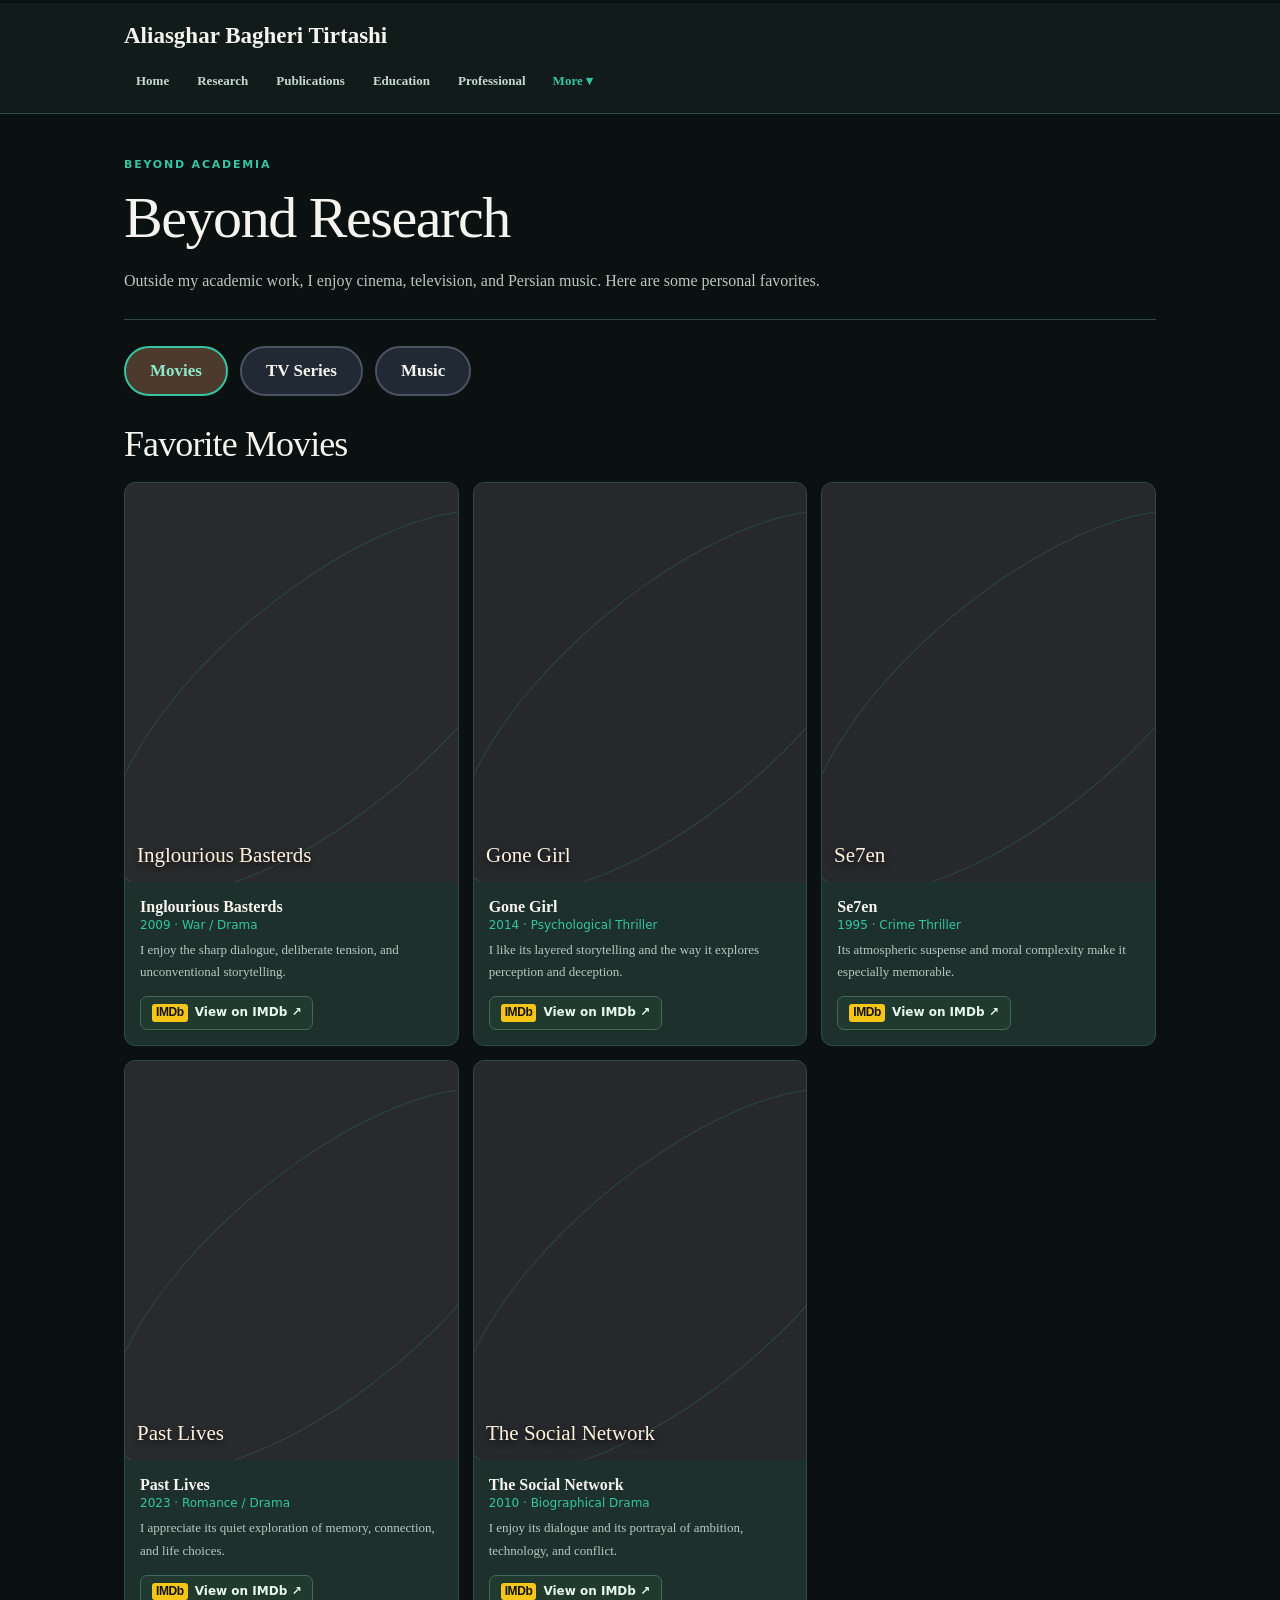
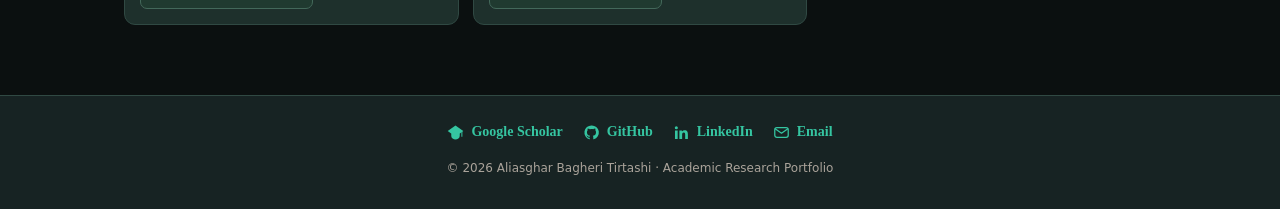
==== commit 7e40a3ac: "Add files via upload" ====
--- a/beyond.html
+++ b/beyond.html
@@ -1,3 +1,3 @@
 <!DOCTYPE html>
 
-<html lang="en"><head><link href="https://wsrv.nl" rel="preconnect"/><meta charset="utf-8"/><meta content="width=device-width,initial-scale=1" name="viewport"/><meta content="#101925" name="theme-color"/><meta content="Favorite movies, television series, and Persian music artists of Aliasghar Bagheri Tirtashi." name="description"/><meta content="Beyond Research | Aliasghar Bagheri Tirtashi" property="og:title"/><meta content="Favorite movies, television series, and Persian music artists of Aliasghar Bagheri Tirtashi." property="og:description"/><meta content="website" property="og:type"/><title>Beyond Research | Aliasghar Bagheri Tirtashi</title><link href="style.css" rel="stylesheet"/><script defer="" src="site.js"></script></head><body><div aria-hidden="true" class="reading-progress"></div><header class="site-header"><div class="shell"><div class="brandbar"><a class="brand" href="index.html"><span>Aliasghar Bagheri Tirtashi</span></a><button aria-controls="primary-nav" aria-expanded="false" class="menu-toggle" type="button">☰ Menu</button></div><nav aria-label="Main navigation" class="nav" id="primary-nav"><a class="nav-link" href="index.html">Home / About</a><a class="nav-link" href="projects.html">Research Experience</a><a class="nav-link" href="publications.html">Publications</a><a class="nav-link" href="education.html">Education</a><a class="nav-link" href="experience.html">Academic Experience</a><a class="nav-link" href="professional.html">Professional Experience</a><a aria-current="page" class="nav-link" href="beyond.html">Beyond Research</a><a class="nav-link" href="contact.html">Contact</a></nav></div></header><main class="shell" id="main-content"><div class="head"><div class="eyebrow">Beyond academia</div><h1>Beyond Research</h1><p>Outside my academic work, I enjoy cinema, television, and Persian music. Here are some personal favorites.</p></div><div aria-label="Beyond Research categories" class="gallery-tabs" role="tablist"><button aria-controls="gallery-movies" aria-selected="true" class="gallery-tab selected" id="tab-movies" role="tab" type="button">Movies</button><button aria-controls="gallery-series" aria-selected="false" class="gallery-tab" id="tab-series" role="tab" type="button">TV Series</button><button aria-controls="gallery-music" aria-selected="false" class="gallery-tab" id="tab-music" role="tab" type="button">Music</button></div><section aria-labelledby="tab-movies" class="gallery-panel" id="gallery-movies" role="tabpanel"><h2>Favorite Movies</h2><div class="media-grid"><article class="media-card"><div class="poster"><img alt="Promotional poster for Inglourious Basterds" data-original="https://akns-images.eonline.com/eol_images/Entire_Site/2019720/rs_634x1024-190820151318-634-inglorious-basterds-movie-poster-me-82019.jpg?crop=776%3A1254%3Bcenter%2Ctop&amp;fit=around%7C776%3A1254&amp;output-quality=90" decoding="async" fetchpriority="high" height="408" loading="eager" onerror="if(!this.dataset.triedOriginal){this.dataset.triedOriginal='1';this.src=this.dataset.original;}else{this.style.display='none';this.parentElement.classList.add('poster-unavailable')}" referrerpolicy="no-referrer" src="https://wsrv.nl/?url=https%3A%2F%2Fakns-images.eonline.com%2Feol_images%2FEntire_Site%2F2019720%2Frs_634x1024-190820151318-634-inglorious-basterds-movie-poster-me-82019.jpg%3Fcrop%3D776%253A1254%253Bcenter%252Ctop%26fit%3Daround%257C776%253A1254%26output-quality%3D90&amp;w=340&amp;h=408&amp;fit=cover&amp;output=webp&amp;q=68" width="340"/><span>Inglourious Basterds</span><a aria-label="Open Inglourious Basterds on IMDb (new tab)" class="poster-link" href="https://www.imdb.com/title/tt0361748/" rel="noopener noreferrer" target="_blank"></a></div><div class="media-info"><strong>Inglourious Basterds</strong><small>2009 · War / Drama</small><p>I enjoy the sharp dialogue, deliberate tension, and unconventional storytelling.</p><a aria-label="View Inglourious Basterds on IMDb" class="external-media-link imdb-link" href="https://www.imdb.com/title/tt0361748/" rel="noopener noreferrer" target="_blank"><span class="imdb-mark">IMDb</span><span>View on IMDb ↗</span></a></div></article><article class="media-card"><div class="poster"><img alt="Promotional poster for Gone Girl" data-original="https://famousmovieposters.co.uk/cdn/shop/files/Gone_Girl_Original_Movie_Poster_-min_9aa16580-7973-4b15-ad54-f6dbb76b4f25.jpg?v=1746468134" decoding="async" fetchpriority="low" height="408" loading="eager" onerror="if(!this.dataset.triedOriginal){this.dataset.triedOriginal='1';this.src=this.dataset.original;}else{this.style.display='none';this.parentElement.classList.add('poster-unavailable')}" referrerpolicy="no-referrer" src="https://wsrv.nl/?url=https%3A%2F%2Ffamousmovieposters.co.uk%2Fcdn%2Fshop%2Ffiles%2FGone_Girl_Original_Movie_Poster_-min_9aa16580-7973-4b15-ad54-f6dbb76b4f25.jpg%3Fv%3D1746468134&amp;w=340&amp;h=408&amp;fit=cover&amp;output=webp&amp;q=68" width="340"/><span>Gone Girl</span><a aria-label="Open Gone Girl on IMDb (new tab)" class="poster-link" href="https://www.imdb.com/title/tt2267998/" rel="noopener noreferrer" target="_blank"></a></div><div class="media-info"><strong>Gone Girl</strong><small>2014 · Psychological Thriller</small><p>I like its layered storytelling and the way it explores perception and deception.</p><a aria-label="View Gone Girl on IMDb" class="external-media-link imdb-link" href="https://www.imdb.com/title/tt2267998/" rel="noopener noreferrer" target="_blank"><span class="imdb-mark">IMDb</span><span>View on IMDb ↗</span></a></div></article><article class="media-card"><div class="poster"><img alt="Promotional poster for Se7en" data-original="https://i.ebayimg.com/images/g/ThEAAOSw~vxlddBr/s-l1200.jpg" decoding="async" fetchpriority="low" height="408" loading="eager" onerror="if(!this.dataset.triedOriginal){this.dataset.triedOriginal='1';this.src=this.dataset.original;}else{this.style.display='none';this.parentElement.classList.add('poster-unavailable')}" referrerpolicy="no-referrer" src="https://wsrv.nl/?url=https%3A%2F%2Fi.ebayimg.com%2Fimages%2Fg%2FThEAAOSw~vxlddBr%2Fs-l1200.jpg&amp;w=340&amp;h=408&amp;fit=cover&amp;output=webp&amp;q=68" width="340"/><span>Se7en</span><a aria-label="Open Se7en on IMDb (new tab)" class="poster-link" href="https://www.imdb.com/title/tt0114369/" rel="noopener noreferrer" target="_blank"></a></div><div class="media-info"><strong>Se7en</strong><small>1995 · Crime Thriller</small><p>Its atmospheric suspense and moral complexity make it especially memorable.</p><a aria-label="View Se7en on IMDb" class="external-media-link imdb-link" href="https://www.imdb.com/title/tt0114369/" rel="noopener noreferrer" target="_blank"><span class="imdb-mark">IMDb</span><span>View on IMDb ↗</span></a></div></article><article class="media-card"><div class="poster"><img alt="Promotional poster for Past Lives" data-original="https://dx35vtwkllhj9.cloudfront.net/a24films/past-lives/images/regions/us/onesheet.jpg" decoding="async" fetchpriority="low" height="408" loading="lazy" onerror="if(!this.dataset.triedOriginal){this.dataset.triedOriginal='1';this.src=this.dataset.original;}else{this.style.display='none';this.parentElement.classList.add('poster-unavailable')}" referrerpolicy="no-referrer" src="https://wsrv.nl/?url=https%3A%2F%2Fdx35vtwkllhj9.cloudfront.net%2Fa24films%2Fpast-lives%2Fimages%2Fregions%2Fus%2Fonesheet.jpg&amp;w=340&amp;h=408&amp;fit=cover&amp;output=webp&amp;q=68" width="340"/><span>Past Lives</span><a aria-label="Open Past Lives on IMDb (new tab)" class="poster-link" href="https://www.imdb.com/title/tt13238346/" rel="noopener noreferrer" target="_blank"></a></div><div class="media-info"><strong>Past Lives</strong><small>2023 · Romance / Drama</small><p>I appreciate its quiet exploration of memory, connection, and life choices.</p><a aria-label="View Past Lives on IMDb" class="external-media-link imdb-link" href="https://www.imdb.com/title/tt13238346/" rel="noopener noreferrer" target="_blank"><span class="imdb-mark">IMDb</span><span>View on IMDb ↗</span></a></div></article><article class="media-card"><div class="poster"><img alt="Promotional poster for The Social Network" data-original="https://m.media-amazon.com/images/M/MV5BOWQ5MDBjNTQtZWFmYS00YzQ0LWFjOWQtODJhMGY2Y2JiNzBjXkEyXkFqcGc%40._V1_.jpg" decoding="async" fetchpriority="low" height="408" loading="lazy" onerror="if(!this.dataset.triedOriginal){this.dataset.triedOriginal='1';this.src=this.dataset.original;}else{this.style.display='none';this.parentElement.classList.add('poster-unavailable')}" referrerpolicy="no-referrer" src="https://wsrv.nl/?url=https%3A%2F%2Fm.media-amazon.com%2Fimages%2FM%2FMV5BOWQ5MDBjNTQtZWFmYS00YzQ0LWFjOWQtODJhMGY2Y2JiNzBjXkEyXkFqcGc%2540._V1_.jpg&amp;w=340&amp;h=408&amp;fit=cover&amp;output=webp&amp;q=68" width="340"/><span>The Social Network</span><a aria-label="Open The Social Network on IMDb (new tab)" class="poster-link" href="https://www.imdb.com/title/tt1285016/" rel="noopener noreferrer" target="_blank"></a></div><div class="media-info"><strong>The Social Network</strong><small>2010 · Biographical Drama</small><p>I enjoy its dialogue and its portrayal of ambition, technology, and conflict.</p><a aria-label="View The Social Network on IMDb" class="external-media-link imdb-link" href="https://www.imdb.com/title/tt1285016/" rel="noopener noreferrer" target="_blank"><span class="imdb-mark">IMDb</span><span>View on IMDb ↗</span></a></div></article></div></section><section aria-labelledby="tab-series" class="gallery-panel section" hidden="" id="gallery-series" role="tabpanel"><div class="rule"></div><h2>Favorite TV Series</h2><div class="media-grid"><article class="media-card"><div class="poster"><img alt="Promotional poster for The Big Bang Theory" data-original="https://media.posterstore.com/site_images/68631d210b074212f55c844f_1999660319_WB0081-5.jpg" decoding="async" fetchpriority="low" height="408" loading="lazy" onerror="if(!this.dataset.triedOriginal){this.dataset.triedOriginal='1';this.src=this.dataset.original;}else{this.style.display='none';this.parentElement.classList.add('poster-unavailable')}" referrerpolicy="no-referrer" src="https://wsrv.nl/?url=https%3A%2F%2Fmedia.posterstore.com%2Fsite_images%2F68631d210b074212f55c844f_1999660319_WB0081-5.jpg&amp;w=340&amp;h=408&amp;fit=cover&amp;output=webp&amp;q=68" width="340"/><span>The Big Bang Theory</span><a aria-label="Open The Big Bang Theory on IMDb (new tab)" class="poster-link" href="https://www.imdb.com/title/tt0898266/" rel="noopener noreferrer" target="_blank"></a></div><div class="media-info"><strong>The Big Bang Theory</strong><small>Comedy</small><p>I enjoy the mix of scientific culture, friendship, and comedy.</p><a aria-label="View The Big Bang Theory on IMDb" class="external-media-link imdb-link" href="https://www.imdb.com/title/tt0898266/" rel="noopener noreferrer" target="_blank"><span class="imdb-mark">IMDb</span><span>View on IMDb ↗</span></a></div></article><article class="media-card"><div class="poster"><img alt="Promotional poster for Young Sheldon" data-original="https://www.impawards.com/tv/posters/young_sheldon_xlg.jpg" decoding="async" fetchpriority="low" height="408" loading="lazy" onerror="if(!this.dataset.triedOriginal){this.dataset.triedOriginal='1';this.src=this.dataset.original;}else{this.style.display='none';this.parentElement.classList.add('poster-unavailable')}" referrerpolicy="no-referrer" src="https://wsrv.nl/?url=https%3A%2F%2Fwww.impawards.com%2Ftv%2Fposters%2Fyoung_sheldon_xlg.jpg&amp;w=340&amp;h=408&amp;fit=cover&amp;output=webp&amp;q=68" width="340"/><span>Young Sheldon</span><a aria-label="Open Young Sheldon on IMDb (new tab)" class="poster-link" href="https://www.imdb.com/title/tt6226232/" rel="noopener noreferrer" target="_blank"></a></div><div class="media-info"><strong>Young Sheldon</strong><small>Comedy-drama</small><p>I like its warm, character-driven perspective on family and growing up.</p><a aria-label="View Young Sheldon on IMDb" class="external-media-link imdb-link" href="https://www.imdb.com/title/tt6226232/" rel="noopener noreferrer" target="_blank"><span class="imdb-mark">IMDb</span><span>View on IMDb ↗</span></a></div></article><article class="media-card"><div class="poster"><img alt="Promotional poster for Sherlock" data-original="https://d17w4eeuz4ndfn.cloudfront.net/image/images/cms-assets/ardplus-studiohamburg/Sherlock-studiohamburg-Sherlock/Sherlock-studiohamburg-Sherlock-artwork_vertical-de-DE.jpg" decoding="async" fetchpriority="low" height="408" loading="lazy" onerror="if(!this.dataset.triedOriginal){this.dataset.triedOriginal='1';this.src=this.dataset.original;}else{this.style.display='none';this.parentElement.classList.add('poster-unavailable')}" referrerpolicy="no-referrer" src="https://wsrv.nl/?url=https%3A%2F%2Fd17w4eeuz4ndfn.cloudfront.net%2Fimage%2Fimages%2Fcms-assets%2Fardplus-studiohamburg%2FSherlock-studiohamburg-Sherlock%2FSherlock-studiohamburg-Sherlock-artwork_vertical-de-DE.jpg&amp;w=340&amp;h=408&amp;fit=cover&amp;output=webp&amp;q=68" width="340"/><span>Sherlock</span><a aria-label="Open Sherlock on IMDb (new tab)" class="poster-link" href="https://www.imdb.com/title/tt1475582/" rel="noopener noreferrer" target="_blank"></a></div><div class="media-info"><strong>Sherlock</strong><small>Mystery</small><p>I enjoy the clever deductions, intense mysteries, and sharp dialogue.</p><a aria-label="View Sherlock on IMDb" class="external-media-link imdb-link" href="https://www.imdb.com/title/tt1475582/" rel="noopener noreferrer" target="_blank"><span class="imdb-mark">IMDb</span><span>View on IMDb ↗</span></a></div></article><article class="media-card"><div class="poster"><img alt="Promotional poster for How I Met Your Mother" data-original="https://img-s3.onedio.com/id-6985e12e285f633a9251a708/rev-0/w-900/h-1350/f-jpg/s-9b0bad9b0bd000c327fd9cde2cd026f631422cfa.jpg" decoding="async" fetchpriority="low" height="408" loading="lazy" onerror="if(!this.dataset.triedOriginal){this.dataset.triedOriginal='1';this.src=this.dataset.original;}else{this.style.display='none';this.parentElement.classList.add('poster-unavailable')}" referrerpolicy="no-referrer" src="https://wsrv.nl/?url=https%3A%2F%2Fimg-s3.onedio.com%2Fid-6985e12e285f633a9251a708%2Frev-0%2Fw-900%2Fh-1350%2Ff-jpg%2Fs-9b0bad9b0bd000c327fd9cde2cd026f631422cfa.jpg&amp;w=340&amp;h=408&amp;fit=cover&amp;output=webp&amp;q=68" width="340"/><span>How I Met Your Mother</span><a aria-label="Open How I Met Your Mother on IMDb (new tab)" class="poster-link" href="https://www.imdb.com/title/tt0460649/" rel="noopener noreferrer" target="_blank"></a></div><div class="media-info"><strong>How I Met Your Mother</strong><small>Sitcom</small><p>I like its humor and its focus on friendship and relationships.</p><a aria-label="View How I Met Your Mother on IMDb" class="external-media-link imdb-link" href="https://www.imdb.com/title/tt0460649/" rel="noopener noreferrer" target="_blank"><span class="imdb-mark">IMDb</span><span>View on IMDb ↗</span></a></div></article><article class="media-card"><div class="poster"><img alt="Promotional poster for Dexter" data-original="https://image.tmdb.org/t/p/original/rwyLcn3S8Yhl882D4cvoRZq3Q04.jpg" decoding="async" fetchpriority="low" height="408" loading="lazy" onerror="if(!this.dataset.triedOriginal){this.dataset.triedOriginal='1';this.src=this.dataset.original;}else{this.style.display='none';this.parentElement.classList.add('poster-unavailable')}" referrerpolicy="no-referrer" src="https://image.tmdb.org/t/p/w342/rwyLcn3S8Yhl882D4cvoRZq3Q04.jpg" width="340"/><span>Dexter</span><a aria-label="Open Dexter on IMDb (new tab)" class="poster-link" href="https://www.imdb.com/title/tt0773262/" rel="noopener noreferrer" target="_blank"></a></div><div class="media-info"><strong>Dexter</strong><small>Crime thriller</small><p>I enjoy the psychological tension and moral dilemmas.</p><a aria-label="View Dexter on IMDb" class="external-media-link imdb-link" href="https://www.imdb.com/title/tt0773262/" rel="noopener noreferrer" target="_blank"><span class="imdb-mark">IMDb</span><span>View on IMDb ↗</span></a></div></article><article class="media-card"><div class="poster"><img alt="Promotional poster for Shrinking" data-original="https://m.media-amazon.com/images/M/MV5BMDczOGE2YzktM2YzYS00MDE0LTkyNDAtNjcxZTJiNGI5NjNiXkEyXkFqcGc%40._V1_.jpg" decoding="async" fetchpriority="low" height="408" loading="lazy" onerror="if(!this.dataset.triedOriginal){this.dataset.triedOriginal='1';this.src=this.dataset.original;}else{this.style.display='none';this.parentElement.classList.add('poster-unavailable')}" referrerpolicy="no-referrer" src="https://wsrv.nl/?url=https%3A%2F%2Fm.media-amazon.com%2Fimages%2FM%2FMV5BMDczOGE2YzktM2YzYS00MDE0LTkyNDAtNjcxZTJiNGI5NjNiXkEyXkFqcGc%2540._V1_.jpg&amp;w=340&amp;h=408&amp;fit=cover&amp;output=webp&amp;q=68" width="340"/><span>Shrinking</span><a aria-label="Open Shrinking on IMDb (new tab)" class="poster-link" href="https://www.imdb.com/title/tt15677150/" rel="noopener noreferrer" target="_blank"></a></div><div class="media-info"><strong>Shrinking</strong><small>Comedy-drama</small><p>I appreciate its balance of humor, grief, and human connection.</p><a aria-label="View Shrinking on IMDb" class="external-media-link imdb-link" href="https://www.imdb.com/title/tt15677150/" rel="noopener noreferrer" target="_blank"><span class="imdb-mark">IMDb</span><span>View on IMDb ↗</span></a></div></article></div></section><section aria-labelledby="tab-music" class="gallery-panel section" hidden="" id="gallery-music" role="tabpanel"><div class="rule"></div><h2>Music I Enjoy</h2><div class="grid2"><article class="card artist reveal-card"><div aria-hidden="true" class="artist-icon"><img alt="Homayoun Shajarian performing at Milad Tower" decoding="async" height="94" loading="lazy" onerror="this.hidden=true;this.parentElement.classList.add('artist-image-unavailable');this.parentElement.setAttribute('aria-label','Artist photo unavailable')" referrerpolicy="no-referrer" src="https://thumb.wikimedia.org/wikipedia/commons/thumb/2/2f/Homayoun_Shajarian_in_Milad_Tower.jpg/250px-Homayoun_Shajarian_in_Milad_Tower.jpg" width="92"/></div><div><h3>Homayoun Shajarian</h3><p>I appreciate his expressive voice and connection to Persian classical music.</p><a aria-label="Listen to Homayoun Shajarian on Spotify" class="external-media-link spotify-link" href="https://open.spotify.com/artist/5Uj3HYkiz1cn32IPHMqhOy" rel="noopener noreferrer" target="_blank"><svg aria-hidden="true" focusable="false" height="19" viewbox="0 0 24 24" width="19"><circle cx="12" cy="12" fill="#1DB954" r="11"></circle><path d="M5.8 9c4.5-1.3 9.6-.8 13.1 1.3M6.6 12.2c4-1.1 8.5-.5 11.5 1.2M7.5 15.3c3.3-.9 7.1-.4 9.6 1" fill="none" stroke="#0D1712" stroke-linecap="round" stroke-width="1.7"></path></svg><span>Listen on Spotify ↗</span></a></div></article><article class="card artist reveal-card"><div aria-hidden="true" class="artist-icon"><img alt="Arman Garshasbi, singer of Chaartaar, performing" decoding="async" height="94" loading="lazy" onerror="this.hidden=true;this.parentElement.classList.add('artist-image-unavailable');this.parentElement.setAttribute('aria-label','Artist photo unavailable')" referrerpolicy="no-referrer" src="https://thumb.wikimedia.org/wikipedia/commons/thumb/8/85/Chaartaar_group.jpg/330px-Chaartaar_group.jpg" width="92"/></div><div><h3>Arman Garshasbi</h3><p>I enjoy his emotionally resonant contemporary Persian music.</p><a aria-label="Listen to Arman Garshasbi on Spotify" class="external-media-link spotify-link" href="https://open.spotify.com/artist/0uflfugw296mhMBzbxvGaG" rel="noopener noreferrer" target="_blank"><svg aria-hidden="true" focusable="false" height="19" viewbox="0 0 24 24" width="19"><circle cx="12" cy="12" fill="#1DB954" r="11"></circle><path d="M5.8 9c4.5-1.3 9.6-.8 13.1 1.3M6.6 12.2c4-1.1 8.5-.5 11.5 1.2M7.5 15.3c3.3-.9 7.1-.4 9.6 1" fill="none" stroke="#0D1712" stroke-linecap="round" stroke-width="1.7"></path></svg><span>Listen on Spotify ↗</span></a></div></article><article class="card artist reveal-card"><div aria-hidden="true" class="artist-icon"><img alt="Alireza Ghorbani performing on stage" decoding="async" height="94" loading="lazy" onerror="this.hidden=true;this.parentElement.classList.add('artist-image-unavailable');this.parentElement.setAttribute('aria-label','Artist photo unavailable')" referrerpolicy="no-referrer" src="https://thumb.wikimedia.org/wikipedia/commons/thumb/6/68/Alireza_Ghorbani.jpg/250px-Alireza_Ghorbani.jpg" width="92"/></div><div><h3>Alireza Ghorbani</h3><p>I admire the poetry and elegance of his vocal performances.</p><a aria-label="Listen to Alireza Ghorbani on Spotify" class="external-media-link spotify-link" href="https://open.spotify.com/artist/5tJdqzQYWhaBSWzGVhqGUX" rel="noopener noreferrer" target="_blank"><svg aria-hidden="true" focusable="false" height="19" viewbox="0 0 24 24" width="19"><circle cx="12" cy="12" fill="#1DB954" r="11"></circle><path d="M5.8 9c4.5-1.3 9.6-.8 13.1 1.3M6.6 12.2c4-1.1 8.5-.5 11.5 1.2M7.5 15.3c3.3-.9 7.1-.4 9.6 1" fill="none" stroke="#0D1712" stroke-linecap="round" stroke-width="1.7"></path></svg><span>Listen on Spotify ↗</span></a></div></article></div><p class="section-note">Poster imagery is loaded from third-party sources for personal commentary. Posters are owned by their respective rights holders; if an image is unavailable, a styled title card is shown.</p><p class="artist-credits section-note">Photo credits: <a href="https://commons.wikimedia.org/wiki/File:Homayoun_Shajarian_in_Milad_Tower.jpg" rel="noopener noreferrer" target="_blank">Homayoun Shajarian — Mohammad Hassanzadeh / Tasnim News Agency</a> (<a href="https://creativecommons.org/licenses/by/4.0/" rel="noopener noreferrer" target="_blank">CC BY 4.0</a>) · <a href="https://commons.wikimedia.org/wiki/File:Chaartaar_group.jpg" rel="noopener noreferrer" target="_blank">Arman Garshasbi — Emad Nemati</a> (<a href="https://creativecommons.org/licenses/by-sa/4.0/" rel="noopener noreferrer" target="_blank">CC BY-SA 4.0</a>) · <a href="https://commons.wikimedia.org/wiki/File:Alireza_Ghorbani.jpg" rel="noopener noreferrer" target="_blank">Alireza Ghorbani — Mehdi Bolourian / Fars Media Corporation</a> (<a href="https://creativecommons.org/licenses/by/4.0/" rel="noopener noreferrer" target="_blank">CC BY 4.0</a>)</p></section></main><footer class="footer"><div class="footer-links"><a class="platform-link" href="https://scholar.google.com/citations?user=hEYMCQ0AAAAJ&amp;hl=en" rel="noopener noreferrer" target="_blank"><span aria-hidden="true" class="platform-icon platform-icon-scholar"><svg fill="currentColor" viewbox="0 0 24 24"><path d="m12 2-11 8 11 8 11-8L12 2Zm-6 11v4c0 2.8 3.1 5 6 5s6-2.2 6-5v-4l-6 4-6-4Z"></path><path d="M21 10v8" stroke="currentColor" stroke-width="1.4"></path></svg></span>Google Scholar</a><a class="platform-link" href="https://github.com/aliasgharbagheri2079" rel="noopener noreferrer" target="_blank"><span aria-hidden="true" class="platform-icon platform-icon-github"><svg fill="currentColor" viewbox="0 0 24 24"><path d="M12 2a10 10 0 0 0-3.16 19.49c.5.09.68-.22.68-.48v-1.7c-2.78.61-3.37-1.18-3.37-1.18-.45-1.15-1.1-1.45-1.1-1.45-.9-.62.07-.61.07-.61 1 .07 1.52 1.03 1.52 1.03.88 1.51 2.31 1.08 2.87.83.09-.64.35-1.08.63-1.33-2.22-.25-4.55-1.11-4.55-4.94 0-1.09.39-1.98 1.03-2.68-.1-.25-.45-1.27.1-2.65 0 0 .84-.27 2.75 1.02A9.6 9.6 0 0 1 12 6.9c.85 0 1.71.11 2.51.34 1.91-1.29 2.75-1.02 2.75-1.02.55 1.38.2 2.4.1 2.65.64.7 1.03 1.59 1.03 2.68 0 3.84-2.34 4.69-4.57 4.94.36.31.68.93.68 1.87v2.76c0 .27.18.58.69.48A10 10 0 0 0 12 2Z"></path></svg></span>GitHub</a><a class="platform-link" href="https://www.linkedin.com/in/aliasghar-bagheri/" rel="noopener noreferrer" target="_blank"><span aria-hidden="true" class="platform-icon platform-icon-linkedin"><svg fill="currentColor" viewbox="0 0 24 24"><path d="M4.7 3A2.2 2.2 0 1 0 4.7 7.4 2.2 2.2 0 0 0 4.7 3ZM2.8 9h3.8v12H2.8V9ZM9 9h3.6v1.6h.1C13.3 9.5 14.6 8.7 16.4 8.7c3.9 0 4.6 2.5 4.6 5.7V21h-3.8v-5.9c0-1.4 0-3.2-2-3.2s-2.3 1.6-2.3 3.1V21H9V9Z"></path></svg></span>LinkedIn</a><a class="platform-link" href="mailto:aliasghar.bagheri79@sharif.edu"><span aria-hidden="true" class="platform-icon platform-icon-mail"><svg fill="none" stroke="currentColor" stroke-linecap="round" stroke-linejoin="round" stroke-width="1.8" viewbox="0 0 24 24"><rect height="14" rx="3" width="19" x="2.5" y="5"></rect><path d="m3.5 7 8.5 6 8.5-6"></path></svg></span>Email</a></div><small>© 2026 Aliasghar Bagheri Tirtashi · Academic Research Portfolio</small></footer></body></html>+<html lang="en"><head><link href="https://wsrv.nl" rel="preconnect"/><meta charset="utf-8"/><meta content="width=device-width,initial-scale=1" name="viewport"/><meta content="#0B1010" name="theme-color"/><meta content="Favorite movies, television series, and Persian music artists of Aliasghar Bagheri Tirtashi." name="description"/><meta content="Beyond Research | Aliasghar Bagheri Tirtashi" property="og:title"/><meta content="Favorite movies, television series, and Persian music artists of Aliasghar Bagheri Tirtashi." property="og:description"/><meta content="website" property="og:type"/><title>Beyond Research | Aliasghar Bagheri Tirtashi</title><link href="style.css" rel="stylesheet"/><script defer="" src="site.js"></script></head><body><div aria-hidden="true" class="reading-progress"></div><header class="site-header"><div class="shell"><div class="brandbar"><a class="brand" href="index.html"><span>Aliasghar Bagheri Tirtashi</span></a><button aria-controls="primary-nav" aria-expanded="false" class="menu-toggle" type="button">☰ Menu</button></div><nav aria-label="Main navigation" class="nav" id="primary-nav"><a class="nav-link" href="index.html">Home</a><a class="nav-link" href="projects.html">Research</a><a class="nav-link" href="publications.html">Publications</a><a class="nav-link" href="education.html">Education</a><a class="nav-link" href="professional.html">Professional</a><div class="more-menu"><button aria-controls="more-dropdown" aria-expanded="false" class="more-trigger more-current" type="button">More ▾</button><div class="more-dropdown" id="more-dropdown"><a class="nav-link" href="experience.html">Academic Experience</a><a aria-current="page" class="nav-link" href="beyond.html">Beyond Research</a><a class="nav-link" href="contact.html">Contact</a></div></div></nav></div></header><main class="shell" id="main-content"><div class="head"><div class="eyebrow">Beyond academia</div><h1>Beyond Research</h1><p>Outside my academic work, I enjoy cinema, television, and Persian music. Here are some personal favorites.</p></div><div aria-label="Beyond Research categories" class="gallery-tabs" role="tablist"><button aria-controls="gallery-movies" aria-selected="true" class="gallery-tab selected" id="tab-movies" role="tab" type="button">Movies</button><button aria-controls="gallery-series" aria-selected="false" class="gallery-tab" id="tab-series" role="tab" type="button">TV Series</button><button aria-controls="gallery-music" aria-selected="false" class="gallery-tab" id="tab-music" role="tab" type="button">Music</button></div><section aria-labelledby="tab-movies" class="gallery-panel" id="gallery-movies" role="tabpanel"><h2>Favorite Movies</h2><div class="media-grid"><article class="media-card"><div class="poster"><img alt="Promotional poster for Inglourious Basterds" data-original="https://akns-images.eonline.com/eol_images/Entire_Site/2019720/rs_634x1024-190820151318-634-inglorious-basterds-movie-poster-me-82019.jpg?crop=776%3A1254%3Bcenter%2Ctop&amp;fit=around%7C776%3A1254&amp;output-quality=90" decoding="async" fetchpriority="high" height="408" loading="eager" onerror="if(!this.dataset.triedOriginal){this.dataset.triedOriginal='1';this.src=this.dataset.original;}else{this.style.display='none';this.parentElement.classList.add('poster-unavailable')}" referrerpolicy="no-referrer" src="https://wsrv.nl/?url=https%3A%2F%2Fakns-images.eonline.com%2Feol_images%2FEntire_Site%2F2019720%2Frs_634x1024-190820151318-634-inglorious-basterds-movie-poster-me-82019.jpg%3Fcrop%3D776%253A1254%253Bcenter%252Ctop%26fit%3Daround%257C776%253A1254%26output-quality%3D90&amp;w=340&amp;h=408&amp;fit=cover&amp;output=webp&amp;q=68" width="340"/><span>Inglourious Basterds</span><a aria-label="Open Inglourious Basterds on IMDb (new tab)" class="poster-link" href="https://www.imdb.com/title/tt0361748/" rel="noopener noreferrer" target="_blank"></a></div><div class="media-info"><strong>Inglourious Basterds</strong><small>2009 · War / Drama</small><p>I enjoy the sharp dialogue, deliberate tension, and unconventional storytelling.</p><a aria-label="View Inglourious Basterds on IMDb" class="external-media-link imdb-link" href="https://www.imdb.com/title/tt0361748/" rel="noopener noreferrer" target="_blank"><span class="imdb-mark">IMDb</span><span>View on IMDb ↗</span></a></div></article><article class="media-card"><div class="poster"><img alt="Promotional poster for Gone Girl" data-original="https://famousmovieposters.co.uk/cdn/shop/files/Gone_Girl_Original_Movie_Poster_-min_9aa16580-7973-4b15-ad54-f6dbb76b4f25.jpg?v=1746468134" decoding="async" fetchpriority="low" height="408" loading="eager" onerror="if(!this.dataset.triedOriginal){this.dataset.triedOriginal='1';this.src=this.dataset.original;}else{this.style.display='none';this.parentElement.classList.add('poster-unavailable')}" referrerpolicy="no-referrer" src="https://wsrv.nl/?url=https%3A%2F%2Ffamousmovieposters.co.uk%2Fcdn%2Fshop%2Ffiles%2FGone_Girl_Original_Movie_Poster_-min_9aa16580-7973-4b15-ad54-f6dbb76b4f25.jpg%3Fv%3D1746468134&amp;w=340&amp;h=408&amp;fit=cover&amp;output=webp&amp;q=68" width="340"/><span>Gone Girl</span><a aria-label="Open Gone Girl on IMDb (new tab)" class="poster-link" href="https://www.imdb.com/title/tt2267998/" rel="noopener noreferrer" target="_blank"></a></div><div class="media-info"><strong>Gone Girl</strong><small>2014 · Psychological Thriller</small><p>I like its layered storytelling and the way it explores perception and deception.</p><a aria-label="View Gone Girl on IMDb" class="external-media-link imdb-link" href="https://www.imdb.com/title/tt2267998/" rel="noopener noreferrer" target="_blank"><span class="imdb-mark">IMDb</span><span>View on IMDb ↗</span></a></div></article><article class="media-card"><div class="poster"><img alt="Promotional poster for Se7en" data-original="https://i.ebayimg.com/images/g/ThEAAOSw~vxlddBr/s-l1200.jpg" decoding="async" fetchpriority="low" height="408" loading="eager" onerror="if(!this.dataset.triedOriginal){this.dataset.triedOriginal='1';this.src=this.dataset.original;}else{this.style.display='none';this.parentElement.classList.add('poster-unavailable')}" referrerpolicy="no-referrer" src="https://wsrv.nl/?url=https%3A%2F%2Fi.ebayimg.com%2Fimages%2Fg%2FThEAAOSw~vxlddBr%2Fs-l1200.jpg&amp;w=340&amp;h=408&amp;fit=cover&amp;output=webp&amp;q=68" width="340"/><span>Se7en</span><a aria-label="Open Se7en on IMDb (new tab)" class="poster-link" href="https://www.imdb.com/title/tt0114369/" rel="noopener noreferrer" target="_blank"></a></div><div class="media-info"><strong>Se7en</strong><small>1995 · Crime Thriller</small><p>Its atmospheric suspense and moral complexity make it especially memorable.</p><a aria-label="View Se7en on IMDb" class="external-media-link imdb-link" href="https://www.imdb.com/title/tt0114369/" rel="noopener noreferrer" target="_blank"><span class="imdb-mark">IMDb</span><span>View on IMDb ↗</span></a></div></article><article class="media-card"><div class="poster"><img alt="Promotional poster for Past Lives" data-original="https://dx35vtwkllhj9.cloudfront.net/a24films/past-lives/images/regions/us/onesheet.jpg" decoding="async" fetchpriority="low" height="408" loading="lazy" onerror="if(!this.dataset.triedOriginal){this.dataset.triedOriginal='1';this.src=this.dataset.original;}else{this.style.display='none';this.parentElement.classList.add('poster-unavailable')}" referrerpolicy="no-referrer" src="https://wsrv.nl/?url=https%3A%2F%2Fdx35vtwkllhj9.cloudfront.net%2Fa24films%2Fpast-lives%2Fimages%2Fregions%2Fus%2Fonesheet.jpg&amp;w=340&amp;h=408&amp;fit=cover&amp;output=webp&amp;q=68" width="340"/><span>Past Lives</span><a aria-label="Open Past Lives on IMDb (new tab)" class="poster-link" href="https://www.imdb.com/title/tt13238346/" rel="noopener noreferrer" target="_blank"></a></div><div class="media-info"><strong>Past Lives</strong><small>2023 · Romance / Drama</small><p>I appreciate its quiet exploration of memory, connection, and life choices.</p><a aria-label="View Past Lives on IMDb" class="external-media-link imdb-link" href="https://www.imdb.com/title/tt13238346/" rel="noopener noreferrer" target="_blank"><span class="imdb-mark">IMDb</span><span>View on IMDb ↗</span></a></div></article><article class="media-card"><div class="poster"><img alt="Promotional poster for The Social Network" data-original="https://m.media-amazon.com/images/M/MV5BOWQ5MDBjNTQtZWFmYS00YzQ0LWFjOWQtODJhMGY2Y2JiNzBjXkEyXkFqcGc%40._V1_.jpg" decoding="async" fetchpriority="low" height="408" loading="lazy" onerror="if(!this.dataset.triedOriginal){this.dataset.triedOriginal='1';this.src=this.dataset.original;}else{this.style.display='none';this.parentElement.classList.add('poster-unavailable')}" referrerpolicy="no-referrer" src="https://wsrv.nl/?url=https%3A%2F%2Fm.media-amazon.com%2Fimages%2FM%2FMV5BOWQ5MDBjNTQtZWFmYS00YzQ0LWFjOWQtODJhMGY2Y2JiNzBjXkEyXkFqcGc%2540._V1_.jpg&amp;w=340&amp;h=408&amp;fit=cover&amp;output=webp&amp;q=68" width="340"/><span>The Social Network</span><a aria-label="Open The Social Network on IMDb (new tab)" class="poster-link" href="https://www.imdb.com/title/tt1285016/" rel="noopener noreferrer" target="_blank"></a></div><div class="media-info"><strong>The Social Network</strong><small>2010 · Biographical Drama</small><p>I enjoy its dialogue and its portrayal of ambition, technology, and conflict.</p><a aria-label="View The Social Network on IMDb" class="external-media-link imdb-link" href="https://www.imdb.com/title/tt1285016/" rel="noopener noreferrer" target="_blank"><span class="imdb-mark">IMDb</span><span>View on IMDb ↗</span></a></div></article></div></section><section aria-labelledby="tab-series" class="gallery-panel section" hidden="" id="gallery-series" role="tabpanel"><div class="rule"></div><h2>Favorite TV Series</h2><div class="media-grid"><article class="media-card"><div class="poster"><img alt="Promotional poster for The Big Bang Theory" data-original="https://media.posterstore.com/site_images/68631d210b074212f55c844f_1999660319_WB0081-5.jpg" decoding="async" fetchpriority="low" height="408" loading="lazy" onerror="if(!this.dataset.triedOriginal){this.dataset.triedOriginal='1';this.src=this.dataset.original;}else{this.style.display='none';this.parentElement.classList.add('poster-unavailable')}" referrerpolicy="no-referrer" src="https://wsrv.nl/?url=https%3A%2F%2Fmedia.posterstore.com%2Fsite_images%2F68631d210b074212f55c844f_1999660319_WB0081-5.jpg&amp;w=340&amp;h=408&amp;fit=cover&amp;output=webp&amp;q=68" width="340"/><span>The Big Bang Theory</span><a aria-label="Open The Big Bang Theory on IMDb (new tab)" class="poster-link" href="https://www.imdb.com/title/tt0898266/" rel="noopener noreferrer" target="_blank"></a></div><div class="media-info"><strong>The Big Bang Theory</strong><small>Comedy</small><p>I enjoy the mix of scientific culture, friendship, and comedy.</p><a aria-label="View The Big Bang Theory on IMDb" class="external-media-link imdb-link" href="https://www.imdb.com/title/tt0898266/" rel="noopener noreferrer" target="_blank"><span class="imdb-mark">IMDb</span><span>View on IMDb ↗</span></a></div></article><article class="media-card"><div class="poster"><img alt="Promotional poster for Young Sheldon" data-original="https://www.impawards.com/tv/posters/young_sheldon_xlg.jpg" decoding="async" fetchpriority="low" height="408" loading="lazy" onerror="if(!this.dataset.triedOriginal){this.dataset.triedOriginal='1';this.src=this.dataset.original;}else{this.style.display='none';this.parentElement.classList.add('poster-unavailable')}" referrerpolicy="no-referrer" src="https://wsrv.nl/?url=https%3A%2F%2Fwww.impawards.com%2Ftv%2Fposters%2Fyoung_sheldon_xlg.jpg&amp;w=340&amp;h=408&amp;fit=cover&amp;output=webp&amp;q=68" width="340"/><span>Young Sheldon</span><a aria-label="Open Young Sheldon on IMDb (new tab)" class="poster-link" href="https://www.imdb.com/title/tt6226232/" rel="noopener noreferrer" target="_blank"></a></div><div class="media-info"><strong>Young Sheldon</strong><small>Comedy-drama</small><p>I like its warm, character-driven perspective on family and growing up.</p><a aria-label="View Young Sheldon on IMDb" class="external-media-link imdb-link" href="https://www.imdb.com/title/tt6226232/" rel="noopener noreferrer" target="_blank"><span class="imdb-mark">IMDb</span><span>View on IMDb ↗</span></a></div></article><article class="media-card"><div class="poster"><img alt="Promotional poster for Sherlock" data-original="https://d17w4eeuz4ndfn.cloudfront.net/image/images/cms-assets/ardplus-studiohamburg/Sherlock-studiohamburg-Sherlock/Sherlock-studiohamburg-Sherlock-artwork_vertical-de-DE.jpg" decoding="async" fetchpriority="low" height="408" loading="lazy" onerror="if(!this.dataset.triedOriginal){this.dataset.triedOriginal='1';this.src=this.dataset.original;}else{this.style.display='none';this.parentElement.classList.add('poster-unavailable')}" referrerpolicy="no-referrer" src="https://wsrv.nl/?url=https%3A%2F%2Fd17w4eeuz4ndfn.cloudfront.net%2Fimage%2Fimages%2Fcms-assets%2Fardplus-studiohamburg%2FSherlock-studiohamburg-Sherlock%2FSherlock-studiohamburg-Sherlock-artwork_vertical-de-DE.jpg&amp;w=340&amp;h=408&amp;fit=cover&amp;output=webp&amp;q=68" width="340"/><span>Sherlock</span><a aria-label="Open Sherlock on IMDb (new tab)" class="poster-link" href="https://www.imdb.com/title/tt1475582/" rel="noopener noreferrer" target="_blank"></a></div><div class="media-info"><strong>Sherlock</strong><small>Mystery</small><p>I enjoy the clever deductions, intense mysteries, and sharp dialogue.</p><a aria-label="View Sherlock on IMDb" class="external-media-link imdb-link" href="https://www.imdb.com/title/tt1475582/" rel="noopener noreferrer" target="_blank"><span class="imdb-mark">IMDb</span><span>View on IMDb ↗</span></a></div></article><article class="media-card"><div class="poster"><img alt="Promotional poster for How I Met Your Mother" data-original="https://img-s3.onedio.com/id-6985e12e285f633a9251a708/rev-0/w-900/h-1350/f-jpg/s-9b0bad9b0bd000c327fd9cde2cd026f631422cfa.jpg" decoding="async" fetchpriority="low" height="408" loading="lazy" onerror="if(!this.dataset.triedOriginal){this.dataset.triedOriginal='1';this.src=this.dataset.original;}else{this.style.display='none';this.parentElement.classList.add('poster-unavailable')}" referrerpolicy="no-referrer" src="https://wsrv.nl/?url=https%3A%2F%2Fimg-s3.onedio.com%2Fid-6985e12e285f633a9251a708%2Frev-0%2Fw-900%2Fh-1350%2Ff-jpg%2Fs-9b0bad9b0bd000c327fd9cde2cd026f631422cfa.jpg&amp;w=340&amp;h=408&amp;fit=cover&amp;output=webp&amp;q=68" width="340"/><span>How I Met Your Mother</span><a aria-label="Open How I Met Your Mother on IMDb (new tab)" class="poster-link" href="https://www.imdb.com/title/tt0460649/" rel="noopener noreferrer" target="_blank"></a></div><div class="media-info"><strong>How I Met Your Mother</strong><small>Sitcom</small><p>I like its humor and its focus on friendship and relationships.</p><a aria-label="View How I Met Your Mother on IMDb" class="external-media-link imdb-link" href="https://www.imdb.com/title/tt0460649/" rel="noopener noreferrer" target="_blank"><span class="imdb-mark">IMDb</span><span>View on IMDb ↗</span></a></div></article><article class="media-card"><div class="poster"><img alt="Promotional poster for Dexter" data-original="https://image.tmdb.org/t/p/original/rwyLcn3S8Yhl882D4cvoRZq3Q04.jpg" decoding="async" fetchpriority="low" height="408" loading="lazy" onerror="if(!this.dataset.triedOriginal){this.dataset.triedOriginal='1';this.src=this.dataset.original;}else{this.style.display='none';this.parentElement.classList.add('poster-unavailable')}" referrerpolicy="no-referrer" src="https://image.tmdb.org/t/p/w342/rwyLcn3S8Yhl882D4cvoRZq3Q04.jpg" width="340"/><span>Dexter</span><a aria-label="Open Dexter on IMDb (new tab)" class="poster-link" href="https://www.imdb.com/title/tt0773262/" rel="noopener noreferrer" target="_blank"></a></div><div class="media-info"><strong>Dexter</strong><small>Crime thriller</small><p>I enjoy the psychological tension and moral dilemmas.</p><a aria-label="View Dexter on IMDb" class="external-media-link imdb-link" href="https://www.imdb.com/title/tt0773262/" rel="noopener noreferrer" target="_blank"><span class="imdb-mark">IMDb</span><span>View on IMDb ↗</span></a></div></article><article class="media-card"><div class="poster"><img alt="Promotional poster for Shrinking" data-original="https://m.media-amazon.com/images/M/MV5BMDczOGE2YzktM2YzYS00MDE0LTkyNDAtNjcxZTJiNGI5NjNiXkEyXkFqcGc%40._V1_.jpg" decoding="async" fetchpriority="low" height="408" loading="lazy" onerror="if(!this.dataset.triedOriginal){this.dataset.triedOriginal='1';this.src=this.dataset.original;}else{this.style.display='none';this.parentElement.classList.add('poster-unavailable')}" referrerpolicy="no-referrer" src="https://wsrv.nl/?url=https%3A%2F%2Fm.media-amazon.com%2Fimages%2FM%2FMV5BMDczOGE2YzktM2YzYS00MDE0LTkyNDAtNjcxZTJiNGI5NjNiXkEyXkFqcGc%2540._V1_.jpg&amp;w=340&amp;h=408&amp;fit=cover&amp;output=webp&amp;q=68" width="340"/><span>Shrinking</span><a aria-label="Open Shrinking on IMDb (new tab)" class="poster-link" href="https://www.imdb.com/title/tt15677150/" rel="noopener noreferrer" target="_blank"></a></div><div class="media-info"><strong>Shrinking</strong><small>Comedy-drama</small><p>I appreciate its balance of humor, grief, and human connection.</p><a aria-label="View Shrinking on IMDb" class="external-media-link imdb-link" href="https://www.imdb.com/title/tt15677150/" rel="noopener noreferrer" target="_blank"><span class="imdb-mark">IMDb</span><span>View on IMDb ↗</span></a></div></article></div></section><section aria-labelledby="tab-music" class="gallery-panel section" hidden="" id="gallery-music" role="tabpanel"><div class="rule"></div><h2>Music I Enjoy</h2><div class="grid2"><article class="card artist reveal-card"><div aria-hidden="true" class="artist-icon"><img alt="Homayoun Shajarian performing at Milad Tower" decoding="async" height="94" loading="lazy" onerror="this.hidden=true;this.parentElement.classList.add('artist-image-unavailable');this.parentElement.setAttribute('aria-label','Artist photo unavailable')" referrerpolicy="no-referrer" src="https://thumb.wikimedia.org/wikipedia/commons/thumb/2/2f/Homayoun_Shajarian_in_Milad_Tower.jpg/250px-Homayoun_Shajarian_in_Milad_Tower.jpg" width="92"/></div><div><h3>Homayoun Shajarian</h3><p>I appreciate his expressive voice and connection to Persian classical music.</p><a aria-label="Listen to Homayoun Shajarian on Spotify" class="external-media-link spotify-link" href="https://open.spotify.com/artist/5Uj3HYkiz1cn32IPHMqhOy" rel="noopener noreferrer" target="_blank"><svg aria-hidden="true" focusable="false" height="19" viewbox="0 0 24 24" width="19"><circle cx="12" cy="12" fill="#1DB954" r="11"></circle><path d="M5.8 9c4.5-1.3 9.6-.8 13.1 1.3M6.6 12.2c4-1.1 8.5-.5 11.5 1.2M7.5 15.3c3.3-.9 7.1-.4 9.6 1" fill="none" stroke="#0D1712" stroke-linecap="round" stroke-width="1.7"></path></svg><span>Listen on Spotify ↗</span></a></div></article><article class="card artist reveal-card"><div aria-hidden="true" class="artist-icon"><img alt="Arman Garshasbi, singer of Chaartaar, performing" decoding="async" height="94" loading="lazy" onerror="this.hidden=true;this.parentElement.classList.add('artist-image-unavailable');this.parentElement.setAttribute('aria-label','Artist photo unavailable')" referrerpolicy="no-referrer" src="https://thumb.wikimedia.org/wikipedia/commons/thumb/8/85/Chaartaar_group.jpg/330px-Chaartaar_group.jpg" width="92"/></div><div><h3>Arman Garshasbi</h3><p>I enjoy his emotionally resonant contemporary Persian music.</p><a aria-label="Listen to Arman Garshasbi on Spotify" class="external-media-link spotify-link" href="https://open.spotify.com/artist/0uflfugw296mhMBzbxvGaG" rel="noopener noreferrer" target="_blank"><svg aria-hidden="true" focusable="false" height="19" viewbox="0 0 24 24" width="19"><circle cx="12" cy="12" fill="#1DB954" r="11"></circle><path d="M5.8 9c4.5-1.3 9.6-.8 13.1 1.3M6.6 12.2c4-1.1 8.5-.5 11.5 1.2M7.5 15.3c3.3-.9 7.1-.4 9.6 1" fill="none" stroke="#0D1712" stroke-linecap="round" stroke-width="1.7"></path></svg><span>Listen on Spotify ↗</span></a></div></article><article class="card artist reveal-card"><div aria-hidden="true" class="artist-icon"><img alt="Alireza Ghorbani performing on stage" decoding="async" height="94" loading="lazy" onerror="this.hidden=true;this.parentElement.classList.add('artist-image-unavailable');this.parentElement.setAttribute('aria-label','Artist photo unavailable')" referrerpolicy="no-referrer" src="https://thumb.wikimedia.org/wikipedia/commons/thumb/6/68/Alireza_Ghorbani.jpg/250px-Alireza_Ghorbani.jpg" width="92"/></div><div><h3>Alireza Ghorbani</h3><p>I admire the poetry and elegance of his vocal performances.</p><a aria-label="Listen to Alireza Ghorbani on Spotify" class="external-media-link spotify-link" href="https://open.spotify.com/artist/5tJdqzQYWhaBSWzGVhqGUX" rel="noopener noreferrer" target="_blank"><svg aria-hidden="true" focusable="false" height="19" viewbox="0 0 24 24" width="19"><circle cx="12" cy="12" fill="#1DB954" r="11"></circle><path d="M5.8 9c4.5-1.3 9.6-.8 13.1 1.3M6.6 12.2c4-1.1 8.5-.5 11.5 1.2M7.5 15.3c3.3-.9 7.1-.4 9.6 1" fill="none" stroke="#0D1712" stroke-linecap="round" stroke-width="1.7"></path></svg><span>Listen on Spotify ↗</span></a></div></article></div><p class="section-note">Poster imagery is loaded from third-party sources for personal commentary. Posters are owned by their respective rights holders; if an image is unavailable, a styled title card is shown.</p><p class="artist-credits section-note">Photo credits: <a href="https://commons.wikimedia.org/wiki/File:Homayoun_Shajarian_in_Milad_Tower.jpg" rel="noopener noreferrer" target="_blank">Homayoun Shajarian — Mohammad Hassanzadeh / Tasnim News Agency</a> (<a href="https://creativecommons.org/licenses/by/4.0/" rel="noopener noreferrer" target="_blank">CC BY 4.0</a>) · <a href="https://commons.wikimedia.org/wiki/File:Chaartaar_group.jpg" rel="noopener noreferrer" target="_blank">Arman Garshasbi — Emad Nemati</a> (<a href="https://creativecommons.org/licenses/by-sa/4.0/" rel="noopener noreferrer" target="_blank">CC BY-SA 4.0</a>) · <a href="https://commons.wikimedia.org/wiki/File:Alireza_Ghorbani.jpg" rel="noopener noreferrer" target="_blank">Alireza Ghorbani — Mehdi Bolourian / Fars Media Corporation</a> (<a href="https://creativecommons.org/licenses/by/4.0/" rel="noopener noreferrer" target="_blank">CC BY 4.0</a>)</p></section></main><footer class="footer"><div class="footer-links"><a class="platform-link" href="https://scholar.google.com/citations?user=hEYMCQ0AAAAJ&amp;hl=en" rel="noopener noreferrer" target="_blank"><span aria-hidden="true" class="platform-icon platform-icon-scholar"><svg fill="currentColor" viewbox="0 0 24 24"><path d="m12 2-11 8 11 8 11-8L12 2Zm-6 11v4c0 2.8 3.1 5 6 5s6-2.2 6-5v-4l-6 4-6-4Z"></path><path d="M21 10v8" stroke="currentColor" stroke-width="1.4"></path></svg></span>Google Scholar</a><a class="platform-link" href="https://github.com/aliasgharbagheri2079" rel="noopener noreferrer" target="_blank"><span aria-hidden="true" class="platform-icon platform-icon-github"><svg fill="currentColor" viewbox="0 0 24 24"><path d="M12 2a10 10 0 0 0-3.16 19.49c.5.09.68-.22.68-.48v-1.7c-2.78.61-3.37-1.18-3.37-1.18-.45-1.15-1.1-1.45-1.1-1.45-.9-.62.07-.61.07-.61 1 .07 1.52 1.03 1.52 1.03.88 1.51 2.31 1.08 2.87.83.09-.64.35-1.08.63-1.33-2.22-.25-4.55-1.11-4.55-4.94 0-1.09.39-1.98 1.03-2.68-.1-.25-.45-1.27.1-2.65 0 0 .84-.27 2.75 1.02A9.6 9.6 0 0 1 12 6.9c.85 0 1.71.11 2.51.34 1.91-1.29 2.75-1.02 2.75-1.02.55 1.38.2 2.4.1 2.65.64.7 1.03 1.59 1.03 2.68 0 3.84-2.34 4.69-4.57 4.94.36.31.68.93.68 1.87v2.76c0 .27.18.58.69.48A10 10 0 0 0 12 2Z"></path></svg></span>GitHub</a><a class="platform-link" href="https://www.linkedin.com/in/aliasghar-bagheri/" rel="noopener noreferrer" target="_blank"><span aria-hidden="true" class="platform-icon platform-icon-linkedin"><svg fill="currentColor" viewbox="0 0 24 24"><path d="M4.7 3A2.2 2.2 0 1 0 4.7 7.4 2.2 2.2 0 0 0 4.7 3ZM2.8 9h3.8v12H2.8V9ZM9 9h3.6v1.6h.1C13.3 9.5 14.6 8.7 16.4 8.7c3.9 0 4.6 2.5 4.6 5.7V21h-3.8v-5.9c0-1.4 0-3.2-2-3.2s-2.3 1.6-2.3 3.1V21H9V9Z"></path></svg></span>LinkedIn</a><a class="platform-link" href="mailto:aliasghar.bagheri79@sharif.edu"><span aria-hidden="true" class="platform-icon platform-icon-mail"><svg fill="none" stroke="currentColor" stroke-linecap="round" stroke-linejoin="round" stroke-width="1.8" viewbox="0 0 24 24"><rect height="14" rx="3" width="19" x="2.5" y="5"></rect><path d="m3.5 7 8.5 6 8.5-6"></path></svg></span>Email</a></div><small>© 2026 Aliasghar Bagheri Tirtashi · Academic Research Portfolio</small></footer></body></html>
--- a/style.css
+++ b/style.css
@@ -1,6 +1,6 @@
 
-:root{color-scheme:dark;--bg:#121416;--panel:#1b1d20;--card:#242629;--border:#3b3d3f;--fg:#f0eeea;--muted:#c5c0ba;--ochre:#e9b16e;--soft:#f1ca99}
-*{box-sizing:border-box}html{scroll-behavior:smooth}body{margin:0;background:var(--bg);color:var(--fg);font:16px/1.75 Georgia,'Times New Roman',serif}a{color:var(--ochre);text-decoration:none;overflow-wrap:anywhere}a:hover{text-decoration:underline}a:focus-visible,button:focus-visible,summary:focus-visible{outline:3px solid var(--ochre);outline-offset:3px;border-radius:3px}button{font:inherit;cursor:pointer}.shell{max-width:1080px;margin:auto;padding:0 24px}.site-header{background:var(--panel);border-bottom:1px solid var(--border)}.brandbar{display:flex;align-items:center;justify-content:space-between;gap:14px;padding:18px 0 12px}.brand{display:flex;align-items:center;gap:12px;color:var(--fg);font-weight:700;font-size:17px;line-height:1.3}.brand:hover{text-decoration:none}.monogram{flex:none;background:#362c23;border:1px solid #87613c;border-radius:9px;padding:9px;color:var(--ochre)}.nav{display:flex;gap:4px;flex-wrap:wrap;padding-bottom:14px}.nav a{font:13px system-ui,sans-serif;color:#d0c8bf;border-radius:7px;padding:9px 11px}.nav a[aria-current=page]{background:#453525;border:1px solid #86603a;color:#f7d7ad;padding:8px 10px}.nav a:hover{background:#32302e;text-decoration:none}.menu-toggle{display:none;background:#342d26;border:1px solid #745637;border-radius:7px;color:#f1c791;padding:9px 12px;font:13px system-ui,sans-serif}main{padding-top:37px!important;padding-bottom:70px!important;min-height:60vh}h1,h2,h3{font-family:Georgia,'Times New Roman',serif;letter-spacing:-.025em;line-height:1.23;font-weight:400}h1{font-size:clamp(34px,6vw,58px);margin:10px 0 14px}h2{font-size:clamp(27px,4vw,36px);margin:0 0 15px}h3{font-size:21px;margin:0 0 10px}p{color:var(--muted);margin:0 0 16px}strong{color:var(--fg)}.eyebrow{font:700 11px system-ui,sans-serif;letter-spacing:1.8px;color:var(--ochre);text-transform:uppercase;margin-bottom:11px}.hero{display:grid;grid-template-columns:minmax(0,1.5fr) minmax(180px,.66fr);gap:35px;align-items:center;padding:20px 0 43px;border-bottom:1px solid var(--border)}.sub{color:var(--soft);font-size:18px;line-height:1.5;margin-bottom:18px}.portrait{width:100%;aspect-ratio:4/5;object-fit:cover;object-position:center 25%;border:7px solid #302a26;border-radius:15px;box-shadow:0 15px 32px #0005}.buttons{display:flex;gap:10px;flex-wrap:wrap;margin-top:24px}.btn{display:inline-flex;align-items:center;justify-content:center;min-height:44px;padding:11px 16px;background:transparent;color:var(--soft);border:1px solid #82613e;border-radius:8px;font:650 13px system-ui,sans-serif}.btn.primary{background:var(--ochre);color:#191612;border-color:var(--ochre)}.btn:hover{filter:brightness(1.12);text-decoration:none}.section{padding-top:38px}.rule{height:3px;width:45px;background:var(--ochre);border-radius:4px;margin-bottom:15px}.topics{display:flex;flex-wrap:wrap;gap:10px}.topic{background:#292927;border:1px solid #4d4337;border-radius:7px;padding:10px 13px;font-size:14px}.topic:before{content:'✦ ';color:var(--ochre)}.timeline{border-left:1px solid #85613c;padding-left:27px;margin:24px 0 0}.timeitem{position:relative;padding:0 0 24px 10px}.timeitem:last-child{padding-bottom:0}.timeitem:before{content:'';position:absolute;left:-33px;top:6px;background:var(--ochre);width:11px;height:11px;border:3px solid #453426;border-radius:50%}.timeyear{color:var(--ochre);font:700 12px system-ui,sans-serif}.timeitem h3{font-size:18px;margin:6px 0}.timeitem p{font-size:14px;margin:0}.head{border-bottom:1px solid var(--border);padding:10px 0 24px;margin-bottom:26px}.head p{max-width:740px;margin:0}.card{background:var(--card);padding:24px;border:1px solid var(--border);border-radius:11px;margin-bottom:15px}.card p:last-child{margin-bottom:0}.tag{display:inline-block;background:#3d3025;color:#f1c694;font:650 11px system-ui,sans-serif;letter-spacing:.4px;border-radius:5px;padding:5px 10px;margin-bottom:13px}.grid2{display:grid;grid-template-columns:repeat(2,minmax(0,1fr));gap:14px}.grid2 .card{margin-bottom:0}.pub{border-left:3px solid var(--ochre)}.pub p{font-size:15px}.links{display:flex;flex-wrap:wrap;gap:9px}.links a{display:inline-block;background:#3b3025;border-radius:6px;padding:8px 12px;font:650 12px system-ui,sans-serif}details{border-top:1px solid #484039;margin-top:16px;padding-top:10px}details summary{cursor:pointer;color:var(--ochre);font:650 13px system-ui,sans-serif;padding:9px 0}details p{font-size:14px!important;background:#302b26;border-radius:7px;padding:14px;margin-top:6px!important}ul{padding-left:23px;color:var(--muted)}li{margin-bottom:5px}.media-grid{display:grid;grid-template-columns:repeat(3,minmax(0,1fr));gap:14px}.media-card{background:var(--card);border:1px solid var(--border);border-radius:11px;overflow:hidden}.poster{aspect-ratio:2/3;position:relative;overflow:hidden;display:flex;align-items:flex-end;padding:17px;background:linear-gradient(140deg,#4b3930,#161e25)}.poster:before{content:'';position:absolute;width:160%;height:55%;top:27%;left:-20%;border:1px solid #cba27355;border-radius:50%;transform:rotate(-40deg)}.media-card:nth-child(3n+2) .poster{background:linear-gradient(155deg,#263842,#362826)}.media-card:nth-child(3n) .poster{background:linear-gradient(155deg,#553d30,#232328)}.poster span{position:relative;color:#fff2df;text-shadow:0 3px 6px #0009;font-size:clamp(17px,2.7vw,27px);line-height:1.18}.media-info{padding:15px}.media-info strong{font-size:16px;display:block;line-height:1.3}.media-info small{color:var(--ochre);font:12px system-ui,sans-serif}.media-info p{font-size:13px;margin:7px 0 0}.artist{display:flex;gap:16px;align-items:center}.artist-icon{flex:none;width:76px;height:88px;display:grid;place-items:center;background:linear-gradient(135deg,#614a35,#35312c);border-radius:8px;color:#f0c591;font-size:33px}.artist p{font-size:14px}.section-note{color:#ada69e;font:12px/1.6 system-ui,sans-serif;margin-top:18px}.footer{background:var(--panel);border-top:1px solid var(--border);padding:28px 15px;text-align:center}.footer-links{display:flex;gap:20px;flex-wrap:wrap;justify-content:center;margin-bottom:12px}.footer-links a{font:13px system-ui,sans-serif}.footer small{font:12px system-ui,sans-serif;color:#aaa39a}@media(max-width:700px){.shell{padding:0 16px}.menu-toggle{display:block}.nav{display:none;flex-direction:column}.nav.open{display:flex}.nav a{padding:12px}.nav a[aria-current=page]{padding:11px}.hero{grid-template-columns:1fr;gap:22px}.hero .photo-wrap{grid-row:1;max-width:210px}.grid2{grid-template-columns:1fr}.media-grid{grid-template-columns:repeat(2,minmax(0,1fr))}.card{padding:19px}}@media(max-width:380px){.media-grid{grid-template-columns:1fr}}@media(prefers-reduced-motion:reduce){html{scroll-behavior:auto}}
+:root{color-scheme:dark;--bg:#0B1010;--panel:#172323;--card:#1E302C;--border:#304943;--fg:#F5F4EF;--muted:#B8C9BF;--ochre:#35C5A1;--soft:#A8EFDA}
+*{box-sizing:border-box}html{scroll-behavior:smooth}body{margin:0;background:var(--bg);color:var(--fg);font:16px/1.75 Georgia,'Times New Roman',serif}a{color:var(--ochre);text-decoration:none;overflow-wrap:anywhere}a:hover{text-decoration:underline}a:focus-visible,button:focus-visible,summary:focus-visible{outline:3px solid var(--ochre);outline-offset:3px;border-radius:3px}button{font:inherit;cursor:pointer}.shell{max-width:1080px;margin:auto;padding:0 24px}.site-header{background:var(--panel);border-bottom:1px solid var(--border)}.brandbar{display:flex;align-items:center;justify-content:space-between;gap:14px;padding:18px 0 12px}.brand{display:flex;align-items:center;gap:12px;color:var(--fg);font-weight:700;font-size:17px;line-height:1.3}.brand:hover{text-decoration:none}.monogram{flex:none;background:#1B382B;border:1px solid #397D63;border-radius:9px;padding:9px;color:var(--ochre)}.nav{display:flex;gap:4px;flex-wrap:wrap;padding-bottom:14px}.nav a{font:13px system-ui,sans-serif;color:#C6DAD0;border-radius:7px;padding:9px 11px}.nav a[aria-current=page]{background:#1D4434;border:1px solid #35C5A1;color:#D2F5E6;padding:8px 10px}.nav a:hover{background:#213B30;text-decoration:none}.menu-toggle{display:none;background:#20392F;border:1px solid #4A806B;border-radius:7px;color:#B5F1DC;padding:9px 12px;font:13px system-ui,sans-serif}main{padding-top:37px!important;padding-bottom:70px!important;min-height:60vh}h1,h2,h3{font-family:Georgia,'Times New Roman',serif;letter-spacing:-.025em;line-height:1.23;font-weight:400}h1{font-size:clamp(34px,6vw,58px);margin:10px 0 14px}h2{font-size:clamp(27px,4vw,36px);margin:0 0 15px}h3{font-size:21px;margin:0 0 10px}p{color:var(--muted);margin:0 0 16px}strong{color:var(--fg)}.eyebrow{font:700 11px system-ui,sans-serif;letter-spacing:1.8px;color:var(--ochre);text-transform:uppercase;margin-bottom:11px}.hero{display:grid;grid-template-columns:minmax(0,1.5fr) minmax(180px,.66fr);gap:35px;align-items:center;padding:20px 0 43px;border-bottom:1px solid var(--border)}.sub{color:var(--soft);font-size:18px;line-height:1.5;margin-bottom:18px}.portrait{width:100%;aspect-ratio:4/5;object-fit:cover;object-position:center 25%;border:7px solid #28483B;border-radius:15px;box-shadow:0 15px 32px #0005}.buttons{display:flex;gap:10px;flex-wrap:wrap;margin-top:24px}.btn{display:inline-flex;align-items:center;justify-content:center;min-height:44px;padding:11px 16px;background:transparent;color:var(--soft);border:1px solid #428D71;border-radius:8px;font:650 13px system-ui,sans-serif}.btn.primary{background:var(--ochre);color:#081910;border-color:var(--ochre)}.btn:hover{filter:brightness(1.12);text-decoration:none}.section{padding-top:38px}.rule{height:3px;width:45px;background:var(--ochre);border-radius:4px;margin-bottom:15px}.topics{display:flex;flex-wrap:wrap;gap:10px}.topic{background:#1C342A;border:1px solid #4d4337;border-radius:7px;padding:10px 13px;font-size:14px}.topic:before{content:'✦ ';color:var(--ochre)}.timeline{border-left:1px solid #397D63;padding-left:27px;margin:24px 0 0}.timeitem{position:relative;padding:0 0 24px 10px}.timeitem:last-child{padding-bottom:0}.timeitem:before{content:'';position:absolute;left:-33px;top:6px;background:var(--ochre);width:11px;height:11px;border:3px solid #453426;border-radius:50%}.timeyear{color:var(--ochre);font:700 12px system-ui,sans-serif}.timeitem h3{font-size:18px;margin:6px 0}.timeitem p{font-size:14px;margin:0}.head{border-bottom:1px solid var(--border);padding:10px 0 24px;margin-bottom:26px}.head p{max-width:740px;margin:0}.card{background:var(--card);padding:24px;border:1px solid var(--border);border-radius:11px;margin-bottom:15px}.card p:last-child{margin-bottom:0}.tag{display:inline-block;background:#3d3025;color:#f1c694;font:650 11px system-ui,sans-serif;letter-spacing:.4px;border-radius:5px;padding:5px 10px;margin-bottom:13px}.grid2{display:grid;grid-template-columns:repeat(2,minmax(0,1fr));gap:14px}.grid2 .card{margin-bottom:0}.pub{border-left:3px solid var(--ochre)}.pub p{font-size:15px}.links{display:flex;flex-wrap:wrap;gap:9px}.links a{display:inline-block;background:#3b3025;border-radius:6px;padding:8px 12px;font:650 12px system-ui,sans-serif}details{border-top:1px solid #484039;margin-top:16px;padding-top:10px}details summary{cursor:pointer;color:var(--ochre);font:650 13px system-ui,sans-serif;padding:9px 0}details p{font-size:14px!important;background:#302b26;border-radius:7px;padding:14px;margin-top:6px!important}ul{padding-left:23px;color:var(--muted)}li{margin-bottom:5px}.media-grid{display:grid;grid-template-columns:repeat(3,minmax(0,1fr));gap:14px}.media-card{background:var(--card);border:1px solid var(--border);border-radius:11px;overflow:hidden}.poster{aspect-ratio:2/3;position:relative;overflow:hidden;display:flex;align-items:flex-end;padding:17px;background:linear-gradient(140deg,#4b3930,#161e25)}.poster:before{content:'';position:absolute;width:160%;height:55%;top:27%;left:-20%;border:1px solid #35c5a133;border-radius:50%;transform:rotate(-40deg)}.media-card:nth-child(3n+2) .poster{background:linear-gradient(155deg,#263842,#362826)}.media-card:nth-child(3n) .poster{background:linear-gradient(155deg,#553d30,#232328)}.poster span{position:relative;color:#fff2df;text-shadow:0 3px 6px #0009;font-size:clamp(17px,2.7vw,27px);line-height:1.18}.media-info{padding:15px}.media-info strong{font-size:16px;display:block;line-height:1.3}.media-info small{color:var(--ochre);font:12px system-ui,sans-serif}.media-info p{font-size:13px;margin:7px 0 0}.artist{display:flex;gap:16px;align-items:center}.artist-icon{flex:none;width:76px;height:88px;display:grid;place-items:center;background:linear-gradient(135deg,#614a35,#35312c);border-radius:8px;color:#f0c591;font-size:33px}.artist p{font-size:14px}.section-note{color:#ada69e;font:12px/1.6 system-ui,sans-serif;margin-top:18px}.footer{background:var(--panel);border-top:1px solid var(--border);padding:28px 15px;text-align:center}.footer-links{display:flex;gap:20px;flex-wrap:wrap;justify-content:center;margin-bottom:12px}.footer-links a{font:13px system-ui,sans-serif}.footer small{font:12px system-ui,sans-serif;color:#aaa39a}@media(max-width:700px){.shell{padding:0 16px}.menu-toggle{display:block}.nav{display:none;flex-direction:column}.nav.open{display:flex}.nav a{padding:12px}.nav a[aria-current=page]{padding:11px}.hero{grid-template-columns:1fr;gap:22px}.hero .photo-wrap{grid-row:1;max-width:210px}.grid2{grid-template-columns:1fr}.media-grid{grid-template-columns:repeat(2,minmax(0,1fr))}.card{padding:19px}}@media(max-width:380px){.media-grid{grid-template-columns:1fr}}@media(prefers-reduced-motion:reduce){html{scroll-behavior:auto}}
 
 /* Gallery revision: actual poster images and compact heights */
 .poster{aspect-ratio:5/6;display:block;padding:0;background:#292a2c;isolation:isolate}
@@ -58,17 +58,17 @@
 .contact-form{padding:27px 28px}
 .contact-form-grid{display:grid;grid-template-columns:repeat(2,minmax(0,1fr));gap:18px}
 .form-field{display:flex;flex-direction:column;gap:8px;margin-bottom:20px;min-width:0}
-.form-field label{font-family:Georgia,'Times New Roman',serif;font-weight:700;font-size:16px;color:#f0eeea}
-.form-field input,.form-field select,.form-field textarea{font:16px/1.5 Georgia,'Times New Roman',serif;color:#f0eeea;background:#191c20;border:1px solid #68605a;border-radius:8px;padding:12px 14px;width:100%;min-height:47px;transition:border-color .15s,box-shadow .15s}
+.form-field label{font-family:Georgia,'Times New Roman',serif;font-weight:700;font-size:16px;color:#F5F4EF}
+.form-field input,.form-field select,.form-field textarea{font:16px/1.5 Georgia,'Times New Roman',serif;color:#F5F4EF;background:#191c20;border:1px solid #68605a;border-radius:8px;padding:12px 14px;width:100%;min-height:47px;transition:border-color .15s,box-shadow .15s}
 .form-field textarea{min-height:150px;resize:vertical}
 .form-field select{color-scheme:dark}
 .form-field input::placeholder,.form-field textarea::placeholder{color:#aca7a1;opacity:1}
-.form-field input:focus,.form-field select:focus,.form-field textarea:focus{outline:2px solid #e9b16e;outline-offset:2px;border-color:#e9b16e}
+.form-field input:focus,.form-field select:focus,.form-field textarea:focus{outline:2px solid #35C5A1;outline-offset:2px;border-color:#35C5A1}
 .form-field input:invalid:not(:placeholder-shown){border-color:#8a6660}
 .form-spam-field{position:absolute;left:-10000px;top:auto;width:1px;height:1px;overflow:hidden}
 .contact-form-bottom{display:flex;align-items:center;gap:16px;flex-wrap:wrap}
 .contact-submit:disabled{cursor:wait;opacity:.7}
-.form-hint{font-size:13px;color:#c5c0ba}
+.form-hint{font-size:13px;color:#B8C9BF}
 .form-status{margin:15px 0 0!important;border-radius:8px;padding:12px 15px;font-size:14px;line-height:1.55}
 .form-status.success{color:#d6f5d9;background:#223329;border:1px solid #5a9567}
 .form-status.error{color:#ffdfd3;background:#3b2925;border:1px solid #af7365}
@@ -89,29 +89,29 @@
 
 
 /* Midnight Blue & Copper — selected final working design */
-:root{color-scheme:dark;--bg:#101925;--panel:#152231;--card:#1B2938;--border:#35495A;--fg:#F0F2F4;--muted:#BAC6D0;--ochre:#D9A06A;--soft:#E5B989}
+:root{color-scheme:dark;--bg:#0B1010;--panel:#152231;--card:#172323;--border:#304943;--fg:#F5F4EF;--muted:#B8C9BF;--ochre:#35C5A1;--soft:#35C5A1}
 body{background:var(--bg);color:var(--fg)}
 .site-header{background:rgba(21,34,49,.96);border-color:var(--border);position:sticky;top:3px;z-index:30;backdrop-filter:blur(12px)}
-.reading-progress{position:fixed;top:0;left:0;width:0;height:3px;background:var(--ochre);z-index:50;box-shadow:0 0 9px #d9a06a77;pointer-events:none}
+.reading-progress{position:fixed;top:0;left:0;width:0;height:3px;background:var(--ochre);z-index:50;box-shadow:0 0 9px #35c5a177;pointer-events:none}
 .brand{gap:0;font:700 clamp(17px,2vw,23px)/1.3 Georgia,'Times New Roman',serif;color:var(--fg)}
-.nav a{font:700 16px/1.45 Georgia,'Times New Roman',serif;color:#D1DBE2;transition:background-color .2s,color .2s}
-.nav a[aria-current=page]{background:#3C3029;border-color:#966E4A;color:#F2C394}
+.nav a{font:700 16px/1.45 Georgia,'Times New Roman',serif;color:#B8C9BF;transition:background-color .2s,color .2s}
+.nav a[aria-current=page]{background:#3C3029;border-color:#35C5A1;color:#9BEBD1}
 .nav a:hover{background:#26394B;color:#fff}
 .menu-toggle{color:var(--fg);background:#213246;border-color:var(--border);font-family:Georgia,serif;font-weight:700}
 .hero{position:relative;isolation:isolate}
-.hero:before{content:'';position:absolute;z-index:-1;right:-2%;top:1%;width:47%;height:90%;background:radial-gradient(ellipse,#c88f5422,transparent 70%);filter:blur(16px);pointer-events:none}
+.hero:before{content:'';position:absolute;z-index:-1;right:-2%;top:1%;width:47%;height:90%;background:radial-gradient(ellipse,#35c5a11c,transparent 70%);filter:blur(16px);pointer-events:none}
 .portrait{aspect-ratio:4/5;object-fit:cover;object-position:center 25%;border:7px solid #263341;border-radius:17px;box-shadow:0 16px 36px #02081188;transition:transform .3s ease}
 .portrait:hover{transform:translateY(-4px)}
 .card{background:var(--card);border-color:var(--border);transition:border-color .24s ease,transform .24s ease,box-shadow .24s ease}
-.card:hover{border-color:#997654;box-shadow:0 9px 20px #06111b55}
+.card:hover{border-color:#397D63;box-shadow:0 9px 20px #06111b55}
 .btn,.nav a,.media-card,.artist-icon{transition:all .22s ease}
-.btn.primary{background:var(--ochre);border-color:var(--ochre);color:#101925}
+.btn.primary{background:var(--ochre);border-color:var(--ochre);color:#0B1010}
 .btn:hover{transform:translateY(-2px)}
 .topic{background:#1b2c3d;border-color:#405667;color:#e3e9ef;transition:transform .2s,border-color .2s}
 .topic:hover{transform:translateY(-2px);border-color:var(--ochre)}
 .tag{background:#3b3029;color:#f1bf8b}
 .timeitem:before{background:var(--ochre);border-color:#3a3029}
-.timeline{border-color:#a67850}
+.timeline{border-color:#35C5A1}
 .research-details{margin-top:16px;padding-top:12px;border-top:1px solid var(--border)}
 .research-details summary{color:var(--ochre);font-weight:700;cursor:pointer}
 .research-details p{margin:10px 0 0;font-size:14px;color:var(--muted)}
@@ -130,10 +130,10 @@
 
 /* Gallery pill navigation: one category at a time */
 .gallery-tabs{display:flex;align-items:center;gap:12px;flex-wrap:wrap;margin:24px 0 26px}
-.gallery-tab{font:700 17px/1.3 Georgia,'Times New Roman',serif;border-radius:999px;padding:12px 24px;min-height:49px;background:#202934;color:#E3E7EB;border:2px solid #4A5360;transition:background .2s,border-color .2s,transform .2s}
-.gallery-tab:hover{background:#2C3D4C;border-color:#D9A06A;transform:translateY(-2px)}
-.gallery-tab[aria-selected="true"]{background:#4C3A2C;color:#F3C795;border-color:#B68A57}
-.gallery-tab:focus-visible{outline:3px solid #F3C795;outline-offset:3px}
+.gallery-tab{font:700 17px/1.3 Georgia,'Times New Roman',serif;border-radius:999px;padding:12px 24px;min-height:49px;background:#202934;color:#F5F4EF;border:2px solid #4A5360;transition:background .2s,border-color .2s,transform .2s}
+.gallery-tab:hover{background:#2C3D4C;border-color:#35C5A1;transform:translateY(-2px)}
+.gallery-tab[aria-selected="true"]{background:#4C3A2C;color:#8EE7C9;border-color:#35C5A1}
+.gallery-tab:focus-visible{outline:3px solid #8EE7C9;outline-offset:3px}
 .gallery-panel[hidden]{display:none!important}
 /* Homepage portrait: short and wide instead of an overly tall crop */
 .hero{grid-template-columns:minmax(0,1.32fr) minmax(265px,.78fr);gap:30px}
@@ -152,7 +152,7 @@
 .professional-entry{display:grid;grid-template-columns:92px minmax(0,1fr);gap:22px;padding:28px 0;border-bottom:1px solid var(--border);align-items:start}
 .professional-logo{width:92px;height:92px;display:flex;align-items:center;justify-content:center;background:#fff;border:1px solid #d9dce0;border-radius:16px;padding:9px;overflow:hidden}
 .professional-logo img{display:block;width:100%;height:100%;object-fit:contain}
-.company-wordmark{color:#1b2938;font:700 14px/1.1 Georgia,serif;letter-spacing:-.3px;text-align:center}
+.company-wordmark{color:#172323;font:700 14px/1.1 Georgia,serif;letter-spacing:-.3px;text-align:center}
 .peekage-wordmark{color:#c83381}
 .tapsi-wordmark{font:800 15px/1.05 system-ui,sans-serif;color:#f05e31}
 .professional-dates{font:700 11px system-ui,sans-serif;color:var(--ochre);letter-spacing:.4px;margin-bottom:6px}
@@ -161,17 +161,17 @@
 .professional-separator{color:#89a0b1;padding:0 4px}
 .professional-description{max-width:740px;margin-bottom:13px}
 .work-tags{display:flex;flex-wrap:wrap;gap:7px;margin:11px 0}
-.work-tag{border:1px solid #486073;background:#1c2e40;color:#d2e0e9;padding:5px 10px;border-radius:999px;font:600 11px system-ui,sans-serif}
+.work-tag{border:1px solid #486073;background:#1B322A;color:#d2e0e9;padding:5px 10px;border-radius:999px;font:600 11px system-ui,sans-serif}
 .professional-details{margin:7px 0 0;max-width:760px;border:0;padding:0}
 .professional-details summary{display:inline-block;padding:8px 0;color:var(--ochre);cursor:pointer;font:700 12px system-ui,sans-serif}
-.professional-details p{background:#1c2f41;border-left:2px solid var(--ochre);margin:7px 0 0!important;padding:13px 15px;border-radius:0 7px 7px 0}
+.professional-details p{background:#1B322A;border-left:2px solid var(--ochre);margin:7px 0 0!important;padding:13px 15px;border-radius:0 7px 7px 0}
 .professional-note{margin-top:25px;font-size:13px;color:var(--muted)}
 @media(max-width:650px){.professional-entry{grid-template-columns:62px minmax(0,1fr);gap:13px;padding:22px 0}.professional-logo{width:62px;height:62px;border-radius:11px;padding:5px}.company-wordmark{font-size:10px}.tapsi-wordmark{font-size:11px}.professional-body h2{font-size:20px}.professional-company{font-size:13px}}
 
 /* Verified work arrangement labels */
 .professional-meta-row{display:flex;justify-content:space-between;align-items:center;flex-wrap:wrap;gap:8px;margin-bottom:7px}
 .professional-meta-row .professional-dates{margin-bottom:0}
-.work-arrangement{display:inline-flex;align-items:center;justify-content:center;min-height:27px;padding:3px 12px;border:1px solid #9e784f;background:#3b302a;color:#f0c797;border-radius:999px;font:600 12px/1.25 Georgia,serif;white-space:nowrap}
+.work-arrangement{display:inline-flex;align-items:center;justify-content:center;min-height:27px;padding:3px 12px;border:1px solid #35C5A1;background:#1D3D30;color:#A7EED4;border-radius:999px;font:600 12px/1.25 Georgia,serif;white-space:nowrap}
 @media(max-width:650px){.professional-meta-row{gap:7px}.work-arrangement{font-size:11px;padding:3px 9px;min-height:24px}}
 
 /* Beyond Research: compact external discovery links, accessible clickable posters */
@@ -180,14 +180,14 @@
 .poster-link:focus-visible{outline:3px solid var(--ochre);outline-offset:-4px}
 .poster img{transition:transform .22s ease,filter .22s ease}
 .media-card:hover .poster img,.media-card:focus-within .poster img{transform:scale(1.045)}
-.media-card:hover,.media-card:focus-within{border-color:#a47a56;box-shadow:0 12px 25px #0004}
+.media-card:hover,.media-card:focus-within{border-color:#4F9F82;box-shadow:0 12px 25px #0004}
 .media-info{display:flex;flex-direction:column;align-items:flex-start}
 .external-media-link{display:inline-flex;align-items:center;gap:7px;margin-top:12px;
- padding:7px 11px;border-radius:7px;border:1px solid #6b6256;
- background:#263543;color:#f0f2f4!important;text-decoration:none!important;
+ padding:7px 11px;border-radius:7px;border:1px solid #43685A;
+ background:#203A30;color:#F5F4EF!important;text-decoration:none!important;
  font:700 12px/1.3 system-ui,sans-serif;min-height:34px;transition:background .2s,border-color .2s}
-.external-media-link:hover{background:#324457;border-color:#c6a077}
-.external-media-link:focus-visible{outline:2px solid #d9a06a;outline-offset:2px}
+.external-media-link:hover{background:#29513F;border-color:#35C5A1}
+.external-media-link:focus-visible{outline:2px solid #35C5A1;outline-offset:2px}
 .imdb-mark{background:#F5C518;color:#121212;padding:2px 4px;border-radius:3px;
  font:900 12px/1.15 Arial,sans-serif;letter-spacing:-.4px}
 .spotify-link svg{flex:none}
@@ -196,4 +196,30 @@
 @media(prefers-reduced-motion:reduce){.poster img,.media-card,.external-media-link{transition:none!important}}
 
 /* Research highlights, based on the supplied ICEE and ICBME papers */
-.pub-intro{line-height:1.85}.publication-metrics{display:grid;grid-template-columns:repeat(2,minmax(0,1fr));gap:10px;margin:14px 0 18px}.publication-metric{background:#1c3040;border:1px solid #405467;border-radius:9px;padding:13px 15px}.publication-metric strong{display:block;color:#d9a06a;font:700 23px Georgia,serif}.publication-metric span{display:block;color:#bfd0dc;font:12px/1.5 system-ui,sans-serif;margin-top:4px}.publication-detail-content{padding:8px 3px}.publication-highlight-list{padding-left:20px;color:#c6d4de;line-height:1.75}.publication-highlight-list li{margin-bottom:11px}.publication-highlight-list strong{color:#f0f2f4}@media(max-width:540px){.publication-metrics{grid-template-columns:1fr}}
+.pub-intro{line-height:1.85}.publication-metrics{display:grid;grid-template-columns:repeat(2,minmax(0,1fr));gap:10px;margin:14px 0 18px}.publication-metric{background:#1A3129;border:1px solid #35594B;border-radius:9px;padding:13px 15px}.publication-metric strong{display:block;color:#35C5A1;font:700 23px Georgia,serif}.publication-metric span{display:block;color:#B8C9BF;font:12px/1.5 system-ui,sans-serif;margin-top:4px}.publication-detail-content{padding:8px 3px}.publication-highlight-list{padding-left:20px;color:#D0E3D9;line-height:1.75}.publication-highlight-list li{margin-bottom:11px}.publication-highlight-list strong{color:#F5F4EF}@media(max-width:540px){.publication-metrics{grid-template-columns:1fr}}
+
+/* Approved Black & Emerald theme and compact desktop navigation */
+:root{color-scheme:dark;--bg:#0B1010;--panel:#172323;--card:#1E302C;--border:#304943;--fg:#F5F4EF;--muted:#B8C9BF;--ochre:#35C5A1;--soft:#A8EFDA}
+body{background:var(--bg);color:var(--fg)}
+.site-header{background:#111B1A;border-bottom:1px solid var(--border)}
+.nav a{font:700 13px Georgia,'Times New Roman',serif;color:#C5D9CF;background:transparent}
+.nav a[aria-current=page]{background:transparent;border:0;border-bottom:2px solid var(--ochre);color:var(--ochre);padding:9px 11px 7px}
+.nav a:hover{background:#203C30}
+.nav .more-menu{position:relative}
+.nav .more-trigger{background:transparent;color:#C5D9CF;border:0;padding:9px 11px;border-radius:6px;font:700 13px Georgia,serif}
+.nav .more-trigger:hover,.nav .more-trigger[aria-expanded=true]{background:#203C30;color:var(--ochre)}
+.nav .more-dropdown{display:none;position:absolute;right:0;top:100%;z-index:30;min-width:210px;background:#172923;border:1px solid #3B6755;padding:6px;border-radius:8px;box-shadow:0 15px 35px #0008}
+.nav .more-dropdown.open{display:grid}
+.nav .more-dropdown a{display:block;border-radius:5px}
+.nav .more-dropdown a[aria-current=page]{border-bottom:0;background:#20503C;color:#8FF0CE;padding:9px 11px}
+.nav .more-trigger.more-current{color:var(--ochre)}
+.portrait{aspect-ratio:5/4;object-position:center 38%;border-color:#254C3D}
+.publication-metric{background:#1A3129;border-color:#35594B}
+.publication-metric strong{color:var(--ochre)}
+.publication-metric span,.publication-highlight-list{color:#C7DDD1}
+.external-media-link{background:#203A30;color:#E8F8F1!important;border-color:#43685A}
+.external-media-link:hover{background:#29513F;border-color:#35C5A1}
+.topic,.work-tag,.chip{background:#1D372D;color:#D7EEE2;border-color:#376C54}
+.work-arrangement{background:#1B3C2F;color:#A5EDD4;border-color:#439773}
+@media(min-width:701px){.nav{display:flex;gap:4px;align-items:center}}
+@media(max-width:700px){.nav .more-menu{width:100%}.nav .more-trigger{width:100%;text-align:left}.nav .more-dropdown{position:static;box-shadow:none;min-width:0;margin:3px 0}.nav .more-dropdown.open{display:grid}}
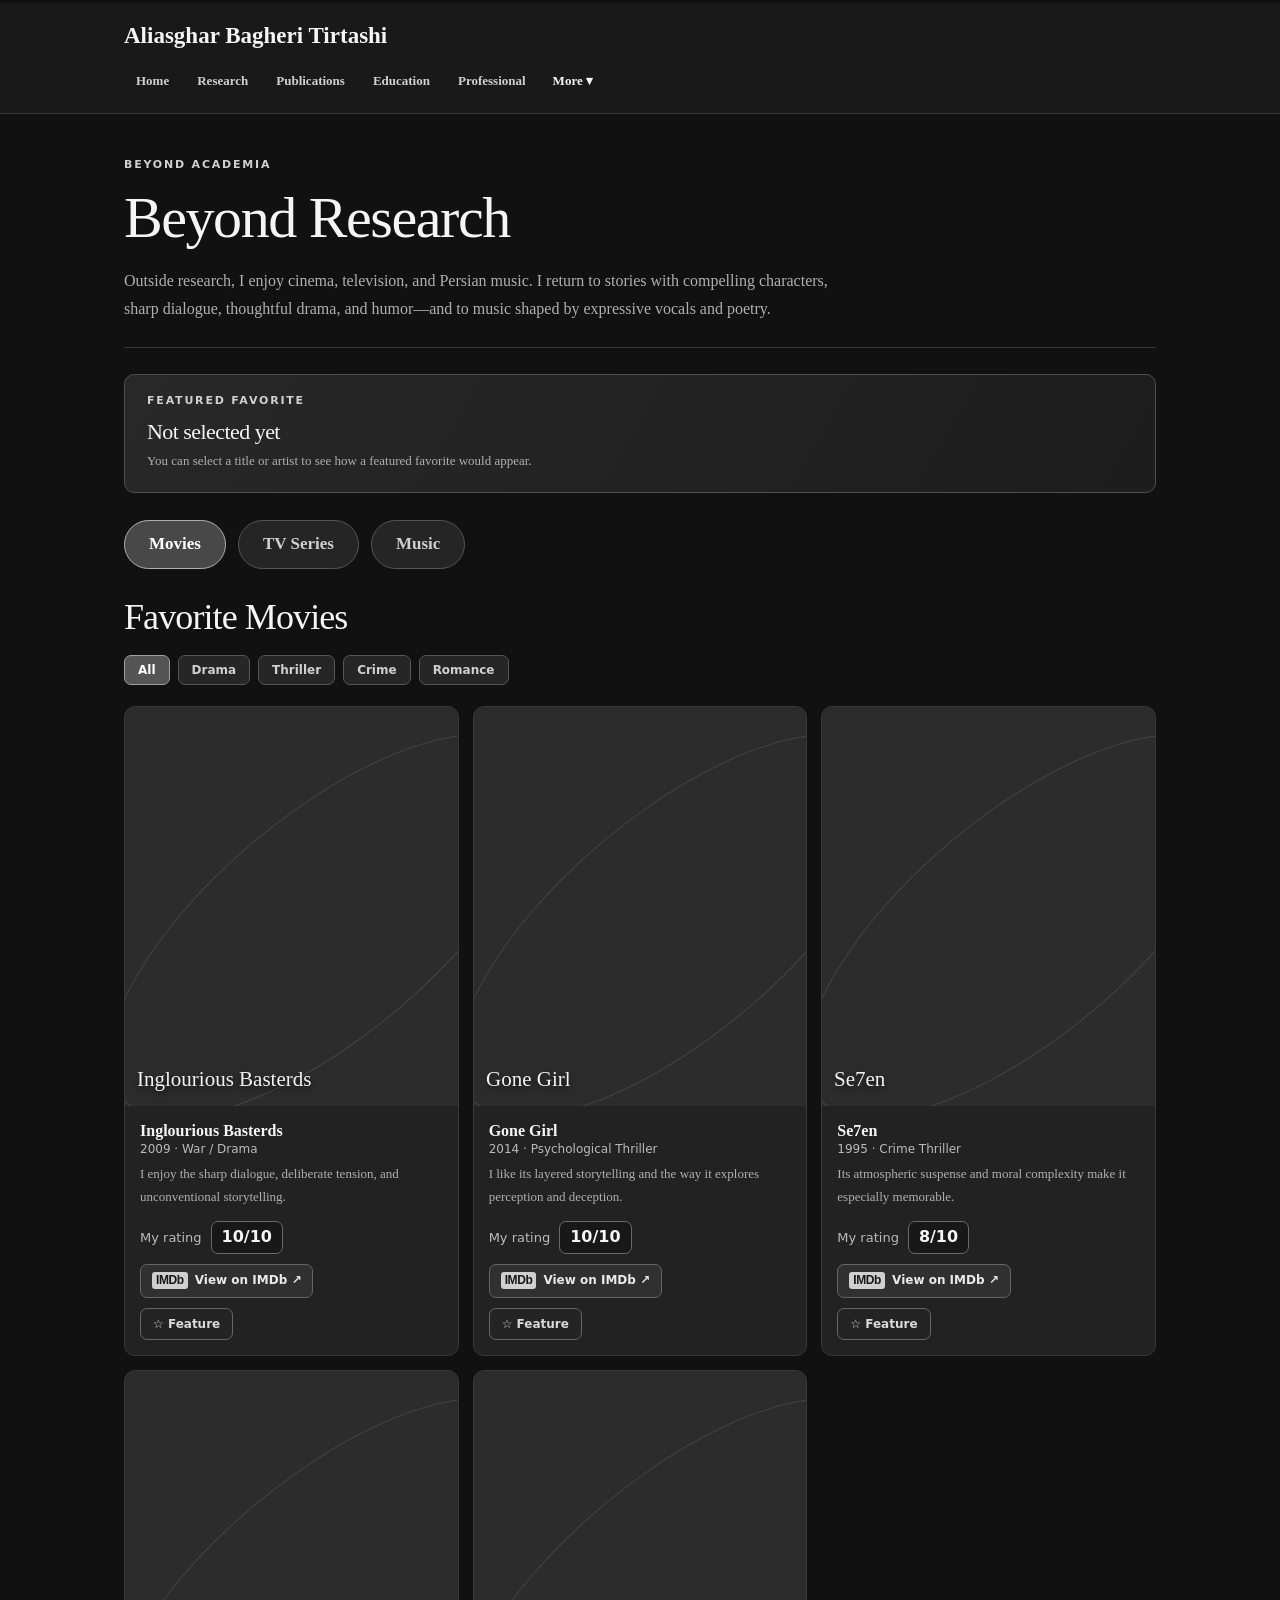
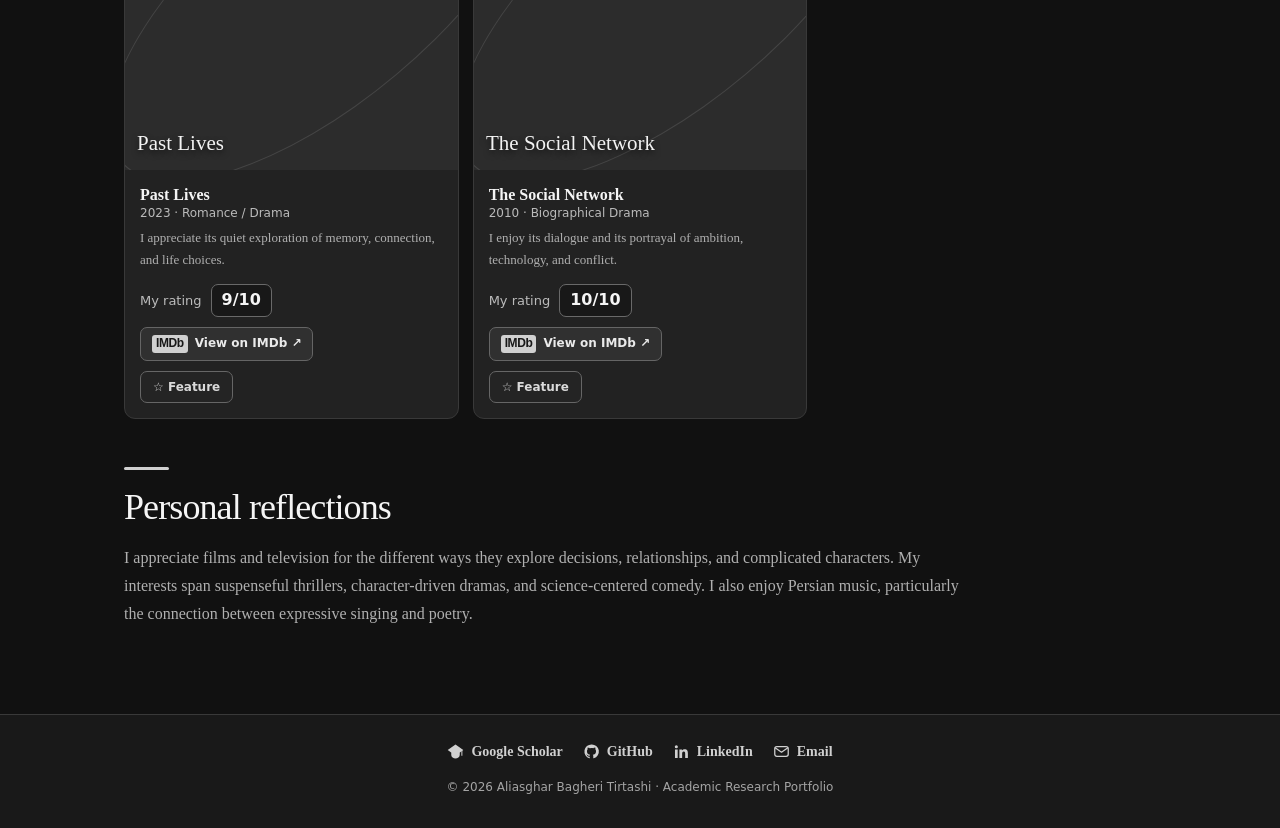
==== commit 573892bc: "Add files via upload" ====
--- a/beyond.html
+++ b/beyond.html
@@ -1,3 +1,3 @@
 <!DOCTYPE html>
 
-<html lang="en"><head><link href="https://wsrv.nl" rel="preconnect"/><meta charset="utf-8"/><meta content="width=device-width,initial-scale=1" name="viewport"/><meta content="#0B1010" name="theme-color"/><meta content="Favorite movies, television series, and Persian music artists of Aliasghar Bagheri Tirtashi." name="description"/><meta content="Beyond Research | Aliasghar Bagheri Tirtashi" property="og:title"/><meta content="Favorite movies, television series, and Persian music artists of Aliasghar Bagheri Tirtashi." property="og:description"/><meta content="website" property="og:type"/><title>Beyond Research | Aliasghar Bagheri Tirtashi</title><link href="style.css" rel="stylesheet"/><script defer="" src="site.js"></script></head><body><div aria-hidden="true" class="reading-progress"></div><header class="site-header"><div class="shell"><div class="brandbar"><a class="brand" href="index.html"><span>Aliasghar Bagheri Tirtashi</span></a><button aria-controls="primary-nav" aria-expanded="false" class="menu-toggle" type="button">☰ Menu</button></div><nav aria-label="Main navigation" class="nav" id="primary-nav"><a class="nav-link" href="index.html">Home</a><a class="nav-link" href="projects.html">Research</a><a class="nav-link" href="publications.html">Publications</a><a class="nav-link" href="education.html">Education</a><a class="nav-link" href="professional.html">Professional</a><div class="more-menu"><button aria-controls="more-dropdown" aria-expanded="false" class="more-trigger more-current" type="button">More ▾</button><div class="more-dropdown" id="more-dropdown"><a class="nav-link" href="experience.html">Academic Experience</a><a aria-current="page" class="nav-link" href="beyond.html">Beyond Research</a><a class="nav-link" href="contact.html">Contact</a></div></div></nav></div></header><main class="shell" id="main-content"><div class="head"><div class="eyebrow">Beyond academia</div><h1>Beyond Research</h1><p>Outside my academic work, I enjoy cinema, television, and Persian music. Here are some personal favorites.</p></div><div aria-label="Beyond Research categories" class="gallery-tabs" role="tablist"><button aria-controls="gallery-movies" aria-selected="true" class="gallery-tab selected" id="tab-movies" role="tab" type="button">Movies</button><button aria-controls="gallery-series" aria-selected="false" class="gallery-tab" id="tab-series" role="tab" type="button">TV Series</button><button aria-controls="gallery-music" aria-selected="false" class="gallery-tab" id="tab-music" role="tab" type="button">Music</button></div><section aria-labelledby="tab-movies" class="gallery-panel" id="gallery-movies" role="tabpanel"><h2>Favorite Movies</h2><div class="media-grid"><article class="media-card"><div class="poster"><img alt="Promotional poster for Inglourious Basterds" data-original="https://akns-images.eonline.com/eol_images/Entire_Site/2019720/rs_634x1024-190820151318-634-inglorious-basterds-movie-poster-me-82019.jpg?crop=776%3A1254%3Bcenter%2Ctop&amp;fit=around%7C776%3A1254&amp;output-quality=90" decoding="async" fetchpriority="high" height="408" loading="eager" onerror="if(!this.dataset.triedOriginal){this.dataset.triedOriginal='1';this.src=this.dataset.original;}else{this.style.display='none';this.parentElement.classList.add('poster-unavailable')}" referrerpolicy="no-referrer" src="https://wsrv.nl/?url=https%3A%2F%2Fakns-images.eonline.com%2Feol_images%2FEntire_Site%2F2019720%2Frs_634x1024-190820151318-634-inglorious-basterds-movie-poster-me-82019.jpg%3Fcrop%3D776%253A1254%253Bcenter%252Ctop%26fit%3Daround%257C776%253A1254%26output-quality%3D90&amp;w=340&amp;h=408&amp;fit=cover&amp;output=webp&amp;q=68" width="340"/><span>Inglourious Basterds</span><a aria-label="Open Inglourious Basterds on IMDb (new tab)" class="poster-link" href="https://www.imdb.com/title/tt0361748/" rel="noopener noreferrer" target="_blank"></a></div><div class="media-info"><strong>Inglourious Basterds</strong><small>2009 · War / Drama</small><p>I enjoy the sharp dialogue, deliberate tension, and unconventional storytelling.</p><a aria-label="View Inglourious Basterds on IMDb" class="external-media-link imdb-link" href="https://www.imdb.com/title/tt0361748/" rel="noopener noreferrer" target="_blank"><span class="imdb-mark">IMDb</span><span>View on IMDb ↗</span></a></div></article><article class="media-card"><div class="poster"><img alt="Promotional poster for Gone Girl" data-original="https://famousmovieposters.co.uk/cdn/shop/files/Gone_Girl_Original_Movie_Poster_-min_9aa16580-7973-4b15-ad54-f6dbb76b4f25.jpg?v=1746468134" decoding="async" fetchpriority="low" height="408" loading="eager" onerror="if(!this.dataset.triedOriginal){this.dataset.triedOriginal='1';this.src=this.dataset.original;}else{this.style.display='none';this.parentElement.classList.add('poster-unavailable')}" referrerpolicy="no-referrer" src="https://wsrv.nl/?url=https%3A%2F%2Ffamousmovieposters.co.uk%2Fcdn%2Fshop%2Ffiles%2FGone_Girl_Original_Movie_Poster_-min_9aa16580-7973-4b15-ad54-f6dbb76b4f25.jpg%3Fv%3D1746468134&amp;w=340&amp;h=408&amp;fit=cover&amp;output=webp&amp;q=68" width="340"/><span>Gone Girl</span><a aria-label="Open Gone Girl on IMDb (new tab)" class="poster-link" href="https://www.imdb.com/title/tt2267998/" rel="noopener noreferrer" target="_blank"></a></div><div class="media-info"><strong>Gone Girl</strong><small>2014 · Psychological Thriller</small><p>I like its layered storytelling and the way it explores perception and deception.</p><a aria-label="View Gone Girl on IMDb" class="external-media-link imdb-link" href="https://www.imdb.com/title/tt2267998/" rel="noopener noreferrer" target="_blank"><span class="imdb-mark">IMDb</span><span>View on IMDb ↗</span></a></div></article><article class="media-card"><div class="poster"><img alt="Promotional poster for Se7en" data-original="https://i.ebayimg.com/images/g/ThEAAOSw~vxlddBr/s-l1200.jpg" decoding="async" fetchpriority="low" height="408" loading="eager" onerror="if(!this.dataset.triedOriginal){this.dataset.triedOriginal='1';this.src=this.dataset.original;}else{this.style.display='none';this.parentElement.classList.add('poster-unavailable')}" referrerpolicy="no-referrer" src="https://wsrv.nl/?url=https%3A%2F%2Fi.ebayimg.com%2Fimages%2Fg%2FThEAAOSw~vxlddBr%2Fs-l1200.jpg&amp;w=340&amp;h=408&amp;fit=cover&amp;output=webp&amp;q=68" width="340"/><span>Se7en</span><a aria-label="Open Se7en on IMDb (new tab)" class="poster-link" href="https://www.imdb.com/title/tt0114369/" rel="noopener noreferrer" target="_blank"></a></div><div class="media-info"><strong>Se7en</strong><small>1995 · Crime Thriller</small><p>Its atmospheric suspense and moral complexity make it especially memorable.</p><a aria-label="View Se7en on IMDb" class="external-media-link imdb-link" href="https://www.imdb.com/title/tt0114369/" rel="noopener noreferrer" target="_blank"><span class="imdb-mark">IMDb</span><span>View on IMDb ↗</span></a></div></article><article class="media-card"><div class="poster"><img alt="Promotional poster for Past Lives" data-original="https://dx35vtwkllhj9.cloudfront.net/a24films/past-lives/images/regions/us/onesheet.jpg" decoding="async" fetchpriority="low" height="408" loading="lazy" onerror="if(!this.dataset.triedOriginal){this.dataset.triedOriginal='1';this.src=this.dataset.original;}else{this.style.display='none';this.parentElement.classList.add('poster-unavailable')}" referrerpolicy="no-referrer" src="https://wsrv.nl/?url=https%3A%2F%2Fdx35vtwkllhj9.cloudfront.net%2Fa24films%2Fpast-lives%2Fimages%2Fregions%2Fus%2Fonesheet.jpg&amp;w=340&amp;h=408&amp;fit=cover&amp;output=webp&amp;q=68" width="340"/><span>Past Lives</span><a aria-label="Open Past Lives on IMDb (new tab)" class="poster-link" href="https://www.imdb.com/title/tt13238346/" rel="noopener noreferrer" target="_blank"></a></div><div class="media-info"><strong>Past Lives</strong><small>2023 · Romance / Drama</small><p>I appreciate its quiet exploration of memory, connection, and life choices.</p><a aria-label="View Past Lives on IMDb" class="external-media-link imdb-link" href="https://www.imdb.com/title/tt13238346/" rel="noopener noreferrer" target="_blank"><span class="imdb-mark">IMDb</span><span>View on IMDb ↗</span></a></div></article><article class="media-card"><div class="poster"><img alt="Promotional poster for The Social Network" data-original="https://m.media-amazon.com/images/M/MV5BOWQ5MDBjNTQtZWFmYS00YzQ0LWFjOWQtODJhMGY2Y2JiNzBjXkEyXkFqcGc%40._V1_.jpg" decoding="async" fetchpriority="low" height="408" loading="lazy" onerror="if(!this.dataset.triedOriginal){this.dataset.triedOriginal='1';this.src=this.dataset.original;}else{this.style.display='none';this.parentElement.classList.add('poster-unavailable')}" referrerpolicy="no-referrer" src="https://wsrv.nl/?url=https%3A%2F%2Fm.media-amazon.com%2Fimages%2FM%2FMV5BOWQ5MDBjNTQtZWFmYS00YzQ0LWFjOWQtODJhMGY2Y2JiNzBjXkEyXkFqcGc%2540._V1_.jpg&amp;w=340&amp;h=408&amp;fit=cover&amp;output=webp&amp;q=68" width="340"/><span>The Social Network</span><a aria-label="Open The Social Network on IMDb (new tab)" class="poster-link" href="https://www.imdb.com/title/tt1285016/" rel="noopener noreferrer" target="_blank"></a></div><div class="media-info"><strong>The Social Network</strong><small>2010 · Biographical Drama</small><p>I enjoy its dialogue and its portrayal of ambition, technology, and conflict.</p><a aria-label="View The Social Network on IMDb" class="external-media-link imdb-link" href="https://www.imdb.com/title/tt1285016/" rel="noopener noreferrer" target="_blank"><span class="imdb-mark">IMDb</span><span>View on IMDb ↗</span></a></div></article></div></section><section aria-labelledby="tab-series" class="gallery-panel section" hidden="" id="gallery-series" role="tabpanel"><div class="rule"></div><h2>Favorite TV Series</h2><div class="media-grid"><article class="media-card"><div class="poster"><img alt="Promotional poster for The Big Bang Theory" data-original="https://media.posterstore.com/site_images/68631d210b074212f55c844f_1999660319_WB0081-5.jpg" decoding="async" fetchpriority="low" height="408" loading="lazy" onerror="if(!this.dataset.triedOriginal){this.dataset.triedOriginal='1';this.src=this.dataset.original;}else{this.style.display='none';this.parentElement.classList.add('poster-unavailable')}" referrerpolicy="no-referrer" src="https://wsrv.nl/?url=https%3A%2F%2Fmedia.posterstore.com%2Fsite_images%2F68631d210b074212f55c844f_1999660319_WB0081-5.jpg&amp;w=340&amp;h=408&amp;fit=cover&amp;output=webp&amp;q=68" width="340"/><span>The Big Bang Theory</span><a aria-label="Open The Big Bang Theory on IMDb (new tab)" class="poster-link" href="https://www.imdb.com/title/tt0898266/" rel="noopener noreferrer" target="_blank"></a></div><div class="media-info"><strong>The Big Bang Theory</strong><small>Comedy</small><p>I enjoy the mix of scientific culture, friendship, and comedy.</p><a aria-label="View The Big Bang Theory on IMDb" class="external-media-link imdb-link" href="https://www.imdb.com/title/tt0898266/" rel="noopener noreferrer" target="_blank"><span class="imdb-mark">IMDb</span><span>View on IMDb ↗</span></a></div></article><article class="media-card"><div class="poster"><img alt="Promotional poster for Young Sheldon" data-original="https://www.impawards.com/tv/posters/young_sheldon_xlg.jpg" decoding="async" fetchpriority="low" height="408" loading="lazy" onerror="if(!this.dataset.triedOriginal){this.dataset.triedOriginal='1';this.src=this.dataset.original;}else{this.style.display='none';this.parentElement.classList.add('poster-unavailable')}" referrerpolicy="no-referrer" src="https://wsrv.nl/?url=https%3A%2F%2Fwww.impawards.com%2Ftv%2Fposters%2Fyoung_sheldon_xlg.jpg&amp;w=340&amp;h=408&amp;fit=cover&amp;output=webp&amp;q=68" width="340"/><span>Young Sheldon</span><a aria-label="Open Young Sheldon on IMDb (new tab)" class="poster-link" href="https://www.imdb.com/title/tt6226232/" rel="noopener noreferrer" target="_blank"></a></div><div class="media-info"><strong>Young Sheldon</strong><small>Comedy-drama</small><p>I like its warm, character-driven perspective on family and growing up.</p><a aria-label="View Young Sheldon on IMDb" class="external-media-link imdb-link" href="https://www.imdb.com/title/tt6226232/" rel="noopener noreferrer" target="_blank"><span class="imdb-mark">IMDb</span><span>View on IMDb ↗</span></a></div></article><article class="media-card"><div class="poster"><img alt="Promotional poster for Sherlock" data-original="https://d17w4eeuz4ndfn.cloudfront.net/image/images/cms-assets/ardplus-studiohamburg/Sherlock-studiohamburg-Sherlock/Sherlock-studiohamburg-Sherlock-artwork_vertical-de-DE.jpg" decoding="async" fetchpriority="low" height="408" loading="lazy" onerror="if(!this.dataset.triedOriginal){this.dataset.triedOriginal='1';this.src=this.dataset.original;}else{this.style.display='none';this.parentElement.classList.add('poster-unavailable')}" referrerpolicy="no-referrer" src="https://wsrv.nl/?url=https%3A%2F%2Fd17w4eeuz4ndfn.cloudfront.net%2Fimage%2Fimages%2Fcms-assets%2Fardplus-studiohamburg%2FSherlock-studiohamburg-Sherlock%2FSherlock-studiohamburg-Sherlock-artwork_vertical-de-DE.jpg&amp;w=340&amp;h=408&amp;fit=cover&amp;output=webp&amp;q=68" width="340"/><span>Sherlock</span><a aria-label="Open Sherlock on IMDb (new tab)" class="poster-link" href="https://www.imdb.com/title/tt1475582/" rel="noopener noreferrer" target="_blank"></a></div><div class="media-info"><strong>Sherlock</strong><small>Mystery</small><p>I enjoy the clever deductions, intense mysteries, and sharp dialogue.</p><a aria-label="View Sherlock on IMDb" class="external-media-link imdb-link" href="https://www.imdb.com/title/tt1475582/" rel="noopener noreferrer" target="_blank"><span class="imdb-mark">IMDb</span><span>View on IMDb ↗</span></a></div></article><article class="media-card"><div class="poster"><img alt="Promotional poster for How I Met Your Mother" data-original="https://img-s3.onedio.com/id-6985e12e285f633a9251a708/rev-0/w-900/h-1350/f-jpg/s-9b0bad9b0bd000c327fd9cde2cd026f631422cfa.jpg" decoding="async" fetchpriority="low" height="408" loading="lazy" onerror="if(!this.dataset.triedOriginal){this.dataset.triedOriginal='1';this.src=this.dataset.original;}else{this.style.display='none';this.parentElement.classList.add('poster-unavailable')}" referrerpolicy="no-referrer" src="https://wsrv.nl/?url=https%3A%2F%2Fimg-s3.onedio.com%2Fid-6985e12e285f633a9251a708%2Frev-0%2Fw-900%2Fh-1350%2Ff-jpg%2Fs-9b0bad9b0bd000c327fd9cde2cd026f631422cfa.jpg&amp;w=340&amp;h=408&amp;fit=cover&amp;output=webp&amp;q=68" width="340"/><span>How I Met Your Mother</span><a aria-label="Open How I Met Your Mother on IMDb (new tab)" class="poster-link" href="https://www.imdb.com/title/tt0460649/" rel="noopener noreferrer" target="_blank"></a></div><div class="media-info"><strong>How I Met Your Mother</strong><small>Sitcom</small><p>I like its humor and its focus on friendship and relationships.</p><a aria-label="View How I Met Your Mother on IMDb" class="external-media-link imdb-link" href="https://www.imdb.com/title/tt0460649/" rel="noopener noreferrer" target="_blank"><span class="imdb-mark">IMDb</span><span>View on IMDb ↗</span></a></div></article><article class="media-card"><div class="poster"><img alt="Promotional poster for Dexter" data-original="https://image.tmdb.org/t/p/original/rwyLcn3S8Yhl882D4cvoRZq3Q04.jpg" decoding="async" fetchpriority="low" height="408" loading="lazy" onerror="if(!this.dataset.triedOriginal){this.dataset.triedOriginal='1';this.src=this.dataset.original;}else{this.style.display='none';this.parentElement.classList.add('poster-unavailable')}" referrerpolicy="no-referrer" src="https://image.tmdb.org/t/p/w342/rwyLcn3S8Yhl882D4cvoRZq3Q04.jpg" width="340"/><span>Dexter</span><a aria-label="Open Dexter on IMDb (new tab)" class="poster-link" href="https://www.imdb.com/title/tt0773262/" rel="noopener noreferrer" target="_blank"></a></div><div class="media-info"><strong>Dexter</strong><small>Crime thriller</small><p>I enjoy the psychological tension and moral dilemmas.</p><a aria-label="View Dexter on IMDb" class="external-media-link imdb-link" href="https://www.imdb.com/title/tt0773262/" rel="noopener noreferrer" target="_blank"><span class="imdb-mark">IMDb</span><span>View on IMDb ↗</span></a></div></article><article class="media-card"><div class="poster"><img alt="Promotional poster for Shrinking" data-original="https://m.media-amazon.com/images/M/MV5BMDczOGE2YzktM2YzYS00MDE0LTkyNDAtNjcxZTJiNGI5NjNiXkEyXkFqcGc%40._V1_.jpg" decoding="async" fetchpriority="low" height="408" loading="lazy" onerror="if(!this.dataset.triedOriginal){this.dataset.triedOriginal='1';this.src=this.dataset.original;}else{this.style.display='none';this.parentElement.classList.add('poster-unavailable')}" referrerpolicy="no-referrer" src="https://wsrv.nl/?url=https%3A%2F%2Fm.media-amazon.com%2Fimages%2FM%2FMV5BMDczOGE2YzktM2YzYS00MDE0LTkyNDAtNjcxZTJiNGI5NjNiXkEyXkFqcGc%2540._V1_.jpg&amp;w=340&amp;h=408&amp;fit=cover&amp;output=webp&amp;q=68" width="340"/><span>Shrinking</span><a aria-label="Open Shrinking on IMDb (new tab)" class="poster-link" href="https://www.imdb.com/title/tt15677150/" rel="noopener noreferrer" target="_blank"></a></div><div class="media-info"><strong>Shrinking</strong><small>Comedy-drama</small><p>I appreciate its balance of humor, grief, and human connection.</p><a aria-label="View Shrinking on IMDb" class="external-media-link imdb-link" href="https://www.imdb.com/title/tt15677150/" rel="noopener noreferrer" target="_blank"><span class="imdb-mark">IMDb</span><span>View on IMDb ↗</span></a></div></article></div></section><section aria-labelledby="tab-music" class="gallery-panel section" hidden="" id="gallery-music" role="tabpanel"><div class="rule"></div><h2>Music I Enjoy</h2><div class="grid2"><article class="card artist reveal-card"><div aria-hidden="true" class="artist-icon"><img alt="Homayoun Shajarian performing at Milad Tower" decoding="async" height="94" loading="lazy" onerror="this.hidden=true;this.parentElement.classList.add('artist-image-unavailable');this.parentElement.setAttribute('aria-label','Artist photo unavailable')" referrerpolicy="no-referrer" src="https://thumb.wikimedia.org/wikipedia/commons/thumb/2/2f/Homayoun_Shajarian_in_Milad_Tower.jpg/250px-Homayoun_Shajarian_in_Milad_Tower.jpg" width="92"/></div><div><h3>Homayoun Shajarian</h3><p>I appreciate his expressive voice and connection to Persian classical music.</p><a aria-label="Listen to Homayoun Shajarian on Spotify" class="external-media-link spotify-link" href="https://open.spotify.com/artist/5Uj3HYkiz1cn32IPHMqhOy" rel="noopener noreferrer" target="_blank"><svg aria-hidden="true" focusable="false" height="19" viewbox="0 0 24 24" width="19"><circle cx="12" cy="12" fill="#1DB954" r="11"></circle><path d="M5.8 9c4.5-1.3 9.6-.8 13.1 1.3M6.6 12.2c4-1.1 8.5-.5 11.5 1.2M7.5 15.3c3.3-.9 7.1-.4 9.6 1" fill="none" stroke="#0D1712" stroke-linecap="round" stroke-width="1.7"></path></svg><span>Listen on Spotify ↗</span></a></div></article><article class="card artist reveal-card"><div aria-hidden="true" class="artist-icon"><img alt="Arman Garshasbi, singer of Chaartaar, performing" decoding="async" height="94" loading="lazy" onerror="this.hidden=true;this.parentElement.classList.add('artist-image-unavailable');this.parentElement.setAttribute('aria-label','Artist photo unavailable')" referrerpolicy="no-referrer" src="https://thumb.wikimedia.org/wikipedia/commons/thumb/8/85/Chaartaar_group.jpg/330px-Chaartaar_group.jpg" width="92"/></div><div><h3>Arman Garshasbi</h3><p>I enjoy his emotionally resonant contemporary Persian music.</p><a aria-label="Listen to Arman Garshasbi on Spotify" class="external-media-link spotify-link" href="https://open.spotify.com/artist/0uflfugw296mhMBzbxvGaG" rel="noopener noreferrer" target="_blank"><svg aria-hidden="true" focusable="false" height="19" viewbox="0 0 24 24" width="19"><circle cx="12" cy="12" fill="#1DB954" r="11"></circle><path d="M5.8 9c4.5-1.3 9.6-.8 13.1 1.3M6.6 12.2c4-1.1 8.5-.5 11.5 1.2M7.5 15.3c3.3-.9 7.1-.4 9.6 1" fill="none" stroke="#0D1712" stroke-linecap="round" stroke-width="1.7"></path></svg><span>Listen on Spotify ↗</span></a></div></article><article class="card artist reveal-card"><div aria-hidden="true" class="artist-icon"><img alt="Alireza Ghorbani performing on stage" decoding="async" height="94" loading="lazy" onerror="this.hidden=true;this.parentElement.classList.add('artist-image-unavailable');this.parentElement.setAttribute('aria-label','Artist photo unavailable')" referrerpolicy="no-referrer" src="https://thumb.wikimedia.org/wikipedia/commons/thumb/6/68/Alireza_Ghorbani.jpg/250px-Alireza_Ghorbani.jpg" width="92"/></div><div><h3>Alireza Ghorbani</h3><p>I admire the poetry and elegance of his vocal performances.</p><a aria-label="Listen to Alireza Ghorbani on Spotify" class="external-media-link spotify-link" href="https://open.spotify.com/artist/5tJdqzQYWhaBSWzGVhqGUX" rel="noopener noreferrer" target="_blank"><svg aria-hidden="true" focusable="false" height="19" viewbox="0 0 24 24" width="19"><circle cx="12" cy="12" fill="#1DB954" r="11"></circle><path d="M5.8 9c4.5-1.3 9.6-.8 13.1 1.3M6.6 12.2c4-1.1 8.5-.5 11.5 1.2M7.5 15.3c3.3-.9 7.1-.4 9.6 1" fill="none" stroke="#0D1712" stroke-linecap="round" stroke-width="1.7"></path></svg><span>Listen on Spotify ↗</span></a></div></article></div><p class="section-note">Poster imagery is loaded from third-party sources for personal commentary. Posters are owned by their respective rights holders; if an image is unavailable, a styled title card is shown.</p><p class="artist-credits section-note">Photo credits: <a href="https://commons.wikimedia.org/wiki/File:Homayoun_Shajarian_in_Milad_Tower.jpg" rel="noopener noreferrer" target="_blank">Homayoun Shajarian — Mohammad Hassanzadeh / Tasnim News Agency</a> (<a href="https://creativecommons.org/licenses/by/4.0/" rel="noopener noreferrer" target="_blank">CC BY 4.0</a>) · <a href="https://commons.wikimedia.org/wiki/File:Chaartaar_group.jpg" rel="noopener noreferrer" target="_blank">Arman Garshasbi — Emad Nemati</a> (<a href="https://creativecommons.org/licenses/by-sa/4.0/" rel="noopener noreferrer" target="_blank">CC BY-SA 4.0</a>) · <a href="https://commons.wikimedia.org/wiki/File:Alireza_Ghorbani.jpg" rel="noopener noreferrer" target="_blank">Alireza Ghorbani — Mehdi Bolourian / Fars Media Corporation</a> (<a href="https://creativecommons.org/licenses/by/4.0/" rel="noopener noreferrer" target="_blank">CC BY 4.0</a>)</p></section></main><footer class="footer"><div class="footer-links"><a class="platform-link" href="https://scholar.google.com/citations?user=hEYMCQ0AAAAJ&amp;hl=en" rel="noopener noreferrer" target="_blank"><span aria-hidden="true" class="platform-icon platform-icon-scholar"><svg fill="currentColor" viewbox="0 0 24 24"><path d="m12 2-11 8 11 8 11-8L12 2Zm-6 11v4c0 2.8 3.1 5 6 5s6-2.2 6-5v-4l-6 4-6-4Z"></path><path d="M21 10v8" stroke="currentColor" stroke-width="1.4"></path></svg></span>Google Scholar</a><a class="platform-link" href="https://github.com/aliasgharbagheri2079" rel="noopener noreferrer" target="_blank"><span aria-hidden="true" class="platform-icon platform-icon-github"><svg fill="currentColor" viewbox="0 0 24 24"><path d="M12 2a10 10 0 0 0-3.16 19.49c.5.09.68-.22.68-.48v-1.7c-2.78.61-3.37-1.18-3.37-1.18-.45-1.15-1.1-1.45-1.1-1.45-.9-.62.07-.61.07-.61 1 .07 1.52 1.03 1.52 1.03.88 1.51 2.31 1.08 2.87.83.09-.64.35-1.08.63-1.33-2.22-.25-4.55-1.11-4.55-4.94 0-1.09.39-1.98 1.03-2.68-.1-.25-.45-1.27.1-2.65 0 0 .84-.27 2.75 1.02A9.6 9.6 0 0 1 12 6.9c.85 0 1.71.11 2.51.34 1.91-1.29 2.75-1.02 2.75-1.02.55 1.38.2 2.4.1 2.65.64.7 1.03 1.59 1.03 2.68 0 3.84-2.34 4.69-4.57 4.94.36.31.68.93.68 1.87v2.76c0 .27.18.58.69.48A10 10 0 0 0 12 2Z"></path></svg></span>GitHub</a><a class="platform-link" href="https://www.linkedin.com/in/aliasghar-bagheri/" rel="noopener noreferrer" target="_blank"><span aria-hidden="true" class="platform-icon platform-icon-linkedin"><svg fill="currentColor" viewbox="0 0 24 24"><path d="M4.7 3A2.2 2.2 0 1 0 4.7 7.4 2.2 2.2 0 0 0 4.7 3ZM2.8 9h3.8v12H2.8V9ZM9 9h3.6v1.6h.1C13.3 9.5 14.6 8.7 16.4 8.7c3.9 0 4.6 2.5 4.6 5.7V21h-3.8v-5.9c0-1.4 0-3.2-2-3.2s-2.3 1.6-2.3 3.1V21H9V9Z"></path></svg></span>LinkedIn</a><a class="platform-link" href="mailto:aliasghar.bagheri79@sharif.edu"><span aria-hidden="true" class="platform-icon platform-icon-mail"><svg fill="none" stroke="currentColor" stroke-linecap="round" stroke-linejoin="round" stroke-width="1.8" viewbox="0 0 24 24"><rect height="14" rx="3" width="19" x="2.5" y="5"></rect><path d="m3.5 7 8.5 6 8.5-6"></path></svg></span>Email</a></div><small>© 2026 Aliasghar Bagheri Tirtashi · Academic Research Portfolio</small></footer></body></html>+<html lang="en"><head><link href="https://wsrv.nl" rel="preconnect"/><meta charset="utf-8"/><meta content="width=device-width,initial-scale=1" name="viewport"/><meta content="#111111" name="theme-color"/><meta content="Favorite movies, television series, and Persian music artists of Aliasghar Bagheri Tirtashi." name="description"/><meta content="Beyond Research | Aliasghar Bagheri Tirtashi" property="og:title"/><meta content="Favorite movies, television series, and Persian music artists of Aliasghar Bagheri Tirtashi." property="og:description"/><meta content="website" property="og:type"/><title>Beyond Research | Aliasghar Bagheri Tirtashi</title><link href="style.css" rel="stylesheet"/><script defer="" src="site.js"></script></head><body><div aria-hidden="true" class="reading-progress"></div><header class="site-header"><div class="shell"><div class="brandbar"><a class="brand" href="index.html"><span>Aliasghar Bagheri Tirtashi</span></a><button aria-controls="primary-nav" aria-expanded="false" class="menu-toggle" type="button">☰ Menu</button></div><nav aria-label="Main navigation" class="nav" id="primary-nav"><a class="nav-link" href="index.html">Home</a><a class="nav-link" href="projects.html">Research</a><a class="nav-link" href="publications.html">Publications</a><a class="nav-link" href="education.html">Education</a><a class="nav-link" href="professional.html">Professional</a><div class="more-menu"><button aria-controls="more-dropdown" aria-expanded="false" class="more-trigger more-current" type="button">More ▾</button><div class="more-dropdown" id="more-dropdown"><a class="nav-link" href="experience.html">Academic Experience</a><a aria-current="page" class="nav-link" href="beyond.html">Beyond Research</a><a class="nav-link" href="contact.html">Contact</a></div></div></nav></div></header><main class="shell" id="main-content"><div class="head"><div class="eyebrow">Beyond academia</div><h1>Beyond Research</h1><p>Outside research, I enjoy cinema, television, and Persian music. I return to stories with compelling characters, sharp dialogue, thoughtful drama, and humor—and to music shaped by expressive vocals and poetry.</p></div><section aria-label="Featured favorite" class="featured-favorite"><div class="eyebrow">Featured favorite</div><h2 id="selected-feature-title">Not selected yet</h2><p id="selected-feature-note">You can select a title or artist to see how a featured favorite would appear.</p></section><div aria-label="Beyond Research categories" class="gallery-tabs" role="tablist"><button aria-controls="gallery-movies" aria-selected="true" class="gallery-tab selected" id="tab-movies" role="tab" type="button">Movies</button><button aria-controls="gallery-series" aria-selected="false" class="gallery-tab" id="tab-series" role="tab" type="button">TV Series</button><button aria-controls="gallery-music" aria-selected="false" class="gallery-tab" id="tab-music" role="tab" type="button">Music</button></div><section aria-labelledby="tab-movies" class="gallery-panel" id="gallery-movies" role="tabpanel"><h2>Favorite Movies</h2><div aria-label="Filter movies by genre" class="genre-filter" data-filter-for="gallery-movies" role="group"></div><div class="media-grid"><article class="media-card" data-genres="Drama,Thriller"><div class="poster"><img alt="Promotional poster for Inglourious Basterds" data-original="https://akns-images.eonline.com/eol_images/Entire_Site/2019720/rs_634x1024-190820151318-634-inglorious-basterds-movie-poster-me-82019.jpg?crop=776%3A1254%3Bcenter%2Ctop&amp;fit=around%7C776%3A1254&amp;output-quality=90" decoding="async" fetchpriority="high" height="408" loading="eager" onerror="if(!this.dataset.triedOriginal){this.dataset.triedOriginal='1';this.src=this.dataset.original;}else{this.style.display='none';this.parentElement.classList.add('poster-unavailable')}" referrerpolicy="no-referrer" src="https://wsrv.nl/?url=https%3A%2F%2Fakns-images.eonline.com%2Feol_images%2FEntire_Site%2F2019720%2Frs_634x1024-190820151318-634-inglorious-basterds-movie-poster-me-82019.jpg%3Fcrop%3D776%253A1254%253Bcenter%252Ctop%26fit%3Daround%257C776%253A1254%26output-quality%3D90&amp;w=340&amp;h=408&amp;fit=cover&amp;output=webp&amp;q=68" width="340"/><span>Inglourious Basterds</span><a aria-label="Open Inglourious Basterds on IMDb (new tab)" class="poster-link" href="https://www.imdb.com/title/tt0361748/" rel="noopener noreferrer" target="_blank"></a></div><div class="media-info"><strong>Inglourious Basterds</strong><small>2009 · War / Drama</small><p>I enjoy the sharp dialogue, deliberate tension, and unconventional storytelling.</p><div aria-label="My personal rating for Inglourious Basterds: 10 out of 10" class="personal-rating"><span class="rating-label">My rating</span><strong class="rating-score">10/10</strong></div><a aria-label="View Inglourious Basterds on IMDb" class="external-media-link imdb-link" href="https://www.imdb.com/title/tt0361748/" rel="noopener noreferrer" target="_blank"><span class="imdb-mark">IMDb</span><span>View on IMDb ↗</span></a><button class="feature-choice" data-feature="Inglourious Basterds" data-kind="Movie" type="button">☆ Feature</button></div></article><article class="media-card" data-genres="Drama,Thriller"><div class="poster"><img alt="Promotional poster for Gone Girl" data-original="https://famousmovieposters.co.uk/cdn/shop/files/Gone_Girl_Original_Movie_Poster_-min_9aa16580-7973-4b15-ad54-f6dbb76b4f25.jpg?v=1746468134" decoding="async" fetchpriority="low" height="408" loading="eager" onerror="if(!this.dataset.triedOriginal){this.dataset.triedOriginal='1';this.src=this.dataset.original;}else{this.style.display='none';this.parentElement.classList.add('poster-unavailable')}" referrerpolicy="no-referrer" src="https://wsrv.nl/?url=https%3A%2F%2Ffamousmovieposters.co.uk%2Fcdn%2Fshop%2Ffiles%2FGone_Girl_Original_Movie_Poster_-min_9aa16580-7973-4b15-ad54-f6dbb76b4f25.jpg%3Fv%3D1746468134&amp;w=340&amp;h=408&amp;fit=cover&amp;output=webp&amp;q=68" width="340"/><span>Gone Girl</span><a aria-label="Open Gone Girl on IMDb (new tab)" class="poster-link" href="https://www.imdb.com/title/tt2267998/" rel="noopener noreferrer" target="_blank"></a></div><div class="media-info"><strong>Gone Girl</strong><small>2014 · Psychological Thriller</small><p>I like its layered storytelling and the way it explores perception and deception.</p><div aria-label="My personal rating for Gone Girl: 10 out of 10" class="personal-rating"><span class="rating-label">My rating</span><strong class="rating-score">10/10</strong></div><a aria-label="View Gone Girl on IMDb" class="external-media-link imdb-link" href="https://www.imdb.com/title/tt2267998/" rel="noopener noreferrer" target="_blank"><span class="imdb-mark">IMDb</span><span>View on IMDb ↗</span></a><button class="feature-choice" data-feature="Gone Girl" data-kind="Movie" type="button">☆ Feature</button></div></article><article class="media-card" data-genres="Crime,Thriller"><div class="poster"><img alt="Promotional poster for Se7en" data-original="https://i.ebayimg.com/images/g/ThEAAOSw~vxlddBr/s-l1200.jpg" decoding="async" fetchpriority="low" height="408" loading="eager" onerror="if(!this.dataset.triedOriginal){this.dataset.triedOriginal='1';this.src=this.dataset.original;}else{this.style.display='none';this.parentElement.classList.add('poster-unavailable')}" referrerpolicy="no-referrer" src="https://wsrv.nl/?url=https%3A%2F%2Fi.ebayimg.com%2Fimages%2Fg%2FThEAAOSw~vxlddBr%2Fs-l1200.jpg&amp;w=340&amp;h=408&amp;fit=cover&amp;output=webp&amp;q=68" width="340"/><span>Se7en</span><a aria-label="Open Se7en on IMDb (new tab)" class="poster-link" href="https://www.imdb.com/title/tt0114369/" rel="noopener noreferrer" target="_blank"></a></div><div class="media-info"><strong>Se7en</strong><small>1995 · Crime Thriller</small><p>Its atmospheric suspense and moral complexity make it especially memorable.</p><div aria-label="My personal rating for Se7en: 8 out of 10" class="personal-rating"><span class="rating-label">My rating</span><strong class="rating-score">8/10</strong></div><a aria-label="View Se7en on IMDb" class="external-media-link imdb-link" href="https://www.imdb.com/title/tt0114369/" rel="noopener noreferrer" target="_blank"><span class="imdb-mark">IMDb</span><span>View on IMDb ↗</span></a><button class="feature-choice" data-feature="Se7en" data-kind="Movie" type="button">☆ Feature</button></div></article><article class="media-card" data-genres="Drama,Romance"><div class="poster"><img alt="Promotional poster for Past Lives" data-original="https://dx35vtwkllhj9.cloudfront.net/a24films/past-lives/images/regions/us/onesheet.jpg" decoding="async" fetchpriority="low" height="408" loading="lazy" onerror="if(!this.dataset.triedOriginal){this.dataset.triedOriginal='1';this.src=this.dataset.original;}else{this.style.display='none';this.parentElement.classList.add('poster-unavailable')}" referrerpolicy="no-referrer" src="https://wsrv.nl/?url=https%3A%2F%2Fdx35vtwkllhj9.cloudfront.net%2Fa24films%2Fpast-lives%2Fimages%2Fregions%2Fus%2Fonesheet.jpg&amp;w=340&amp;h=408&amp;fit=cover&amp;output=webp&amp;q=68" width="340"/><span>Past Lives</span><a aria-label="Open Past Lives on IMDb (new tab)" class="poster-link" href="https://www.imdb.com/title/tt13238346/" rel="noopener noreferrer" target="_blank"></a></div><div class="media-info"><strong>Past Lives</strong><small>2023 · Romance / Drama</small><p>I appreciate its quiet exploration of memory, connection, and life choices.</p><div aria-label="My personal rating for Past Lives: 9 out of 10" class="personal-rating"><span class="rating-label">My rating</span><strong class="rating-score">9/10</strong></div><a aria-label="View Past Lives on IMDb" class="external-media-link imdb-link" href="https://www.imdb.com/title/tt13238346/" rel="noopener noreferrer" target="_blank"><span class="imdb-mark">IMDb</span><span>View on IMDb ↗</span></a><button class="feature-choice" data-feature="Past Lives" data-kind="Movie" type="button">☆ Feature</button></div></article><article class="media-card" data-genres="Drama"><div class="poster"><img alt="Promotional poster for The Social Network" data-original="https://m.media-amazon.com/images/M/MV5BOWQ5MDBjNTQtZWFmYS00YzQ0LWFjOWQtODJhMGY2Y2JiNzBjXkEyXkFqcGc%40._V1_.jpg" decoding="async" fetchpriority="low" height="408" loading="lazy" onerror="if(!this.dataset.triedOriginal){this.dataset.triedOriginal='1';this.src=this.dataset.original;}else{this.style.display='none';this.parentElement.classList.add('poster-unavailable')}" referrerpolicy="no-referrer" src="https://wsrv.nl/?url=https%3A%2F%2Fm.media-amazon.com%2Fimages%2FM%2FMV5BOWQ5MDBjNTQtZWFmYS00YzQ0LWFjOWQtODJhMGY2Y2JiNzBjXkEyXkFqcGc%2540._V1_.jpg&amp;w=340&amp;h=408&amp;fit=cover&amp;output=webp&amp;q=68" width="340"/><span>The Social Network</span><a aria-label="Open The Social Network on IMDb (new tab)" class="poster-link" href="https://www.imdb.com/title/tt1285016/" rel="noopener noreferrer" target="_blank"></a></div><div class="media-info"><strong>The Social Network</strong><small>2010 · Biographical Drama</small><p>I enjoy its dialogue and its portrayal of ambition, technology, and conflict.</p><div aria-label="My personal rating for The Social Network: 10 out of 10" class="personal-rating"><span class="rating-label">My rating</span><strong class="rating-score">10/10</strong></div><a aria-label="View The Social Network on IMDb" class="external-media-link imdb-link" href="https://www.imdb.com/title/tt1285016/" rel="noopener noreferrer" target="_blank"><span class="imdb-mark">IMDb</span><span>View on IMDb ↗</span></a><button class="feature-choice" data-feature="The Social Network" data-kind="Movie" type="button">☆ Feature</button></div></article></div></section><section aria-labelledby="tab-series" class="gallery-panel section" hidden="" id="gallery-series" role="tabpanel"><div class="rule"></div><h2>Favorite TV Series</h2><div aria-label="Filter TV series by genre" class="genre-filter" data-filter-for="gallery-series" role="group"></div><div class="media-grid"><article class="media-card" data-genres="Comedy"><div class="poster"><img alt="Promotional poster for The Big Bang Theory" data-original="https://media.posterstore.com/site_images/68631d210b074212f55c844f_1999660319_WB0081-5.jpg" decoding="async" fetchpriority="low" height="408" loading="lazy" onerror="if(!this.dataset.triedOriginal){this.dataset.triedOriginal='1';this.src=this.dataset.original;}else{this.style.display='none';this.parentElement.classList.add('poster-unavailable')}" referrerpolicy="no-referrer" src="https://wsrv.nl/?url=https%3A%2F%2Fmedia.posterstore.com%2Fsite_images%2F68631d210b074212f55c844f_1999660319_WB0081-5.jpg&amp;w=340&amp;h=408&amp;fit=cover&amp;output=webp&amp;q=68" width="340"/><span>The Big Bang Theory</span><a aria-label="Open The Big Bang Theory on IMDb (new tab)" class="poster-link" href="https://www.imdb.com/title/tt0898266/" rel="noopener noreferrer" target="_blank"></a></div><div class="media-info"><strong>The Big Bang Theory</strong><small>Comedy</small><p>I enjoy the mix of scientific culture, friendship, and comedy.</p><div aria-label="My personal rating for The Big Bang Theory: 10 out of 10" class="personal-rating"><span class="rating-label">My rating</span><strong class="rating-score">10/10</strong></div><a aria-label="View The Big Bang Theory on IMDb" class="external-media-link imdb-link" href="https://www.imdb.com/title/tt0898266/" rel="noopener noreferrer" target="_blank"><span class="imdb-mark">IMDb</span><span>View on IMDb ↗</span></a><button class="feature-choice" data-feature="The Big Bang Theory" data-kind="TV series" type="button">☆ Feature</button></div></article><article class="media-card" data-genres="Comedy,Drama"><div class="poster"><img alt="Promotional poster for Young Sheldon" data-original="https://www.impawards.com/tv/posters/young_sheldon_xlg.jpg" decoding="async" fetchpriority="low" height="408" loading="lazy" onerror="if(!this.dataset.triedOriginal){this.dataset.triedOriginal='1';this.src=this.dataset.original;}else{this.style.display='none';this.parentElement.classList.add('poster-unavailable')}" referrerpolicy="no-referrer" src="https://wsrv.nl/?url=https%3A%2F%2Fwww.impawards.com%2Ftv%2Fposters%2Fyoung_sheldon_xlg.jpg&amp;w=340&amp;h=408&amp;fit=cover&amp;output=webp&amp;q=68" width="340"/><span>Young Sheldon</span><a aria-label="Open Young Sheldon on IMDb (new tab)" class="poster-link" href="https://www.imdb.com/title/tt6226232/" rel="noopener noreferrer" target="_blank"></a></div><div class="media-info"><strong>Young Sheldon</strong><small>Comedy-drama</small><p>I like its warm, character-driven perspective on family and growing up.</p><div aria-label="My personal rating for Young Sheldon: 8 out of 10" class="personal-rating"><span class="rating-label">My rating</span><strong class="rating-score">8/10</strong></div><a aria-label="View Young Sheldon on IMDb" class="external-media-link imdb-link" href="https://www.imdb.com/title/tt6226232/" rel="noopener noreferrer" target="_blank"><span class="imdb-mark">IMDb</span><span>View on IMDb ↗</span></a><button class="feature-choice" data-feature="Young Sheldon" data-kind="TV series" type="button">☆ Feature</button></div></article><article class="media-card" data-genres="Crime,Drama"><div class="poster"><img alt="Promotional poster for Sherlock" data-original="https://d17w4eeuz4ndfn.cloudfront.net/image/images/cms-assets/ardplus-studiohamburg/Sherlock-studiohamburg-Sherlock/Sherlock-studiohamburg-Sherlock-artwork_vertical-de-DE.jpg" decoding="async" fetchpriority="low" height="408" loading="lazy" onerror="if(!this.dataset.triedOriginal){this.dataset.triedOriginal='1';this.src=this.dataset.original;}else{this.style.display='none';this.parentElement.classList.add('poster-unavailable')}" referrerpolicy="no-referrer" src="https://wsrv.nl/?url=https%3A%2F%2Fd17w4eeuz4ndfn.cloudfront.net%2Fimage%2Fimages%2Fcms-assets%2Fardplus-studiohamburg%2FSherlock-studiohamburg-Sherlock%2FSherlock-studiohamburg-Sherlock-artwork_vertical-de-DE.jpg&amp;w=340&amp;h=408&amp;fit=cover&amp;output=webp&amp;q=68" width="340"/><span>Sherlock</span><a aria-label="Open Sherlock on IMDb (new tab)" class="poster-link" href="https://www.imdb.com/title/tt1475582/" rel="noopener noreferrer" target="_blank"></a></div><div class="media-info"><strong>Sherlock</strong><small>Mystery</small><p>I enjoy the clever deductions, intense mysteries, and sharp dialogue.</p><div aria-label="My personal rating for Sherlock: 9 out of 10" class="personal-rating"><span class="rating-label">My rating</span><strong class="rating-score">9/10</strong></div><a aria-label="View Sherlock on IMDb" class="external-media-link imdb-link" href="https://www.imdb.com/title/tt1475582/" rel="noopener noreferrer" target="_blank"><span class="imdb-mark">IMDb</span><span>View on IMDb ↗</span></a><button class="feature-choice" data-feature="Sherlock" data-kind="TV series" type="button">☆ Feature</button></div></article><article class="media-card" data-genres="Comedy,Romance"><div class="poster"><img alt="Promotional poster for How I Met Your Mother" data-original="https://img-s3.onedio.com/id-6985e12e285f633a9251a708/rev-0/w-900/h-1350/f-jpg/s-9b0bad9b0bd000c327fd9cde2cd026f631422cfa.jpg" decoding="async" fetchpriority="low" height="408" loading="lazy" onerror="if(!this.dataset.triedOriginal){this.dataset.triedOriginal='1';this.src=this.dataset.original;}else{this.style.display='none';this.parentElement.classList.add('poster-unavailable')}" referrerpolicy="no-referrer" src="https://wsrv.nl/?url=https%3A%2F%2Fimg-s3.onedio.com%2Fid-6985e12e285f633a9251a708%2Frev-0%2Fw-900%2Fh-1350%2Ff-jpg%2Fs-9b0bad9b0bd000c327fd9cde2cd026f631422cfa.jpg&amp;w=340&amp;h=408&amp;fit=cover&amp;output=webp&amp;q=68" width="340"/><span>How I Met Your Mother</span><a aria-label="Open How I Met Your Mother on IMDb (new tab)" class="poster-link" href="https://www.imdb.com/title/tt0460649/" rel="noopener noreferrer" target="_blank"></a></div><div class="media-info"><strong>How I Met Your Mother</strong><small>Sitcom</small><p>I like its humor and its focus on friendship and relationships.</p><div aria-label="My personal rating for How I Met Your Mother: 8 out of 10" class="personal-rating"><span class="rating-label">My rating</span><strong class="rating-score">8/10</strong></div><a aria-label="View How I Met Your Mother on IMDb" class="external-media-link imdb-link" href="https://www.imdb.com/title/tt0460649/" rel="noopener noreferrer" target="_blank"><span class="imdb-mark">IMDb</span><span>View on IMDb ↗</span></a><button class="feature-choice" data-feature="How I Met Your Mother" data-kind="TV series" type="button">☆ Feature</button></div></article><article class="media-card" data-genres="Crime,Thriller"><div class="poster"><img alt="Promotional poster for Dexter" data-original="https://image.tmdb.org/t/p/original/rwyLcn3S8Yhl882D4cvoRZq3Q04.jpg" decoding="async" fetchpriority="low" height="408" loading="lazy" onerror="if(!this.dataset.triedOriginal){this.dataset.triedOriginal='1';this.src=this.dataset.original;}else{this.style.display='none';this.parentElement.classList.add('poster-unavailable')}" referrerpolicy="no-referrer" src="https://image.tmdb.org/t/p/w342/rwyLcn3S8Yhl882D4cvoRZq3Q04.jpg" width="340"/><span>Dexter</span><a aria-label="Open Dexter on IMDb (new tab)" class="poster-link" href="https://www.imdb.com/title/tt0773262/" rel="noopener noreferrer" target="_blank"></a></div><div class="media-info"><strong>Dexter</strong><small>Crime thriller</small><p>I enjoy the psychological tension and moral dilemmas.</p><div aria-label="My personal rating for Dexter: 9 out of 10" class="personal-rating"><span class="rating-label">My rating</span><strong class="rating-score">9/10</strong></div><a aria-label="View Dexter on IMDb" class="external-media-link imdb-link" href="https://www.imdb.com/title/tt0773262/" rel="noopener noreferrer" target="_blank"><span class="imdb-mark">IMDb</span><span>View on IMDb ↗</span></a><button class="feature-choice" data-feature="Dexter" data-kind="TV series" type="button">☆ Feature</button></div></article><article class="media-card" data-genres="Comedy,Drama"><div class="poster"><img alt="Promotional poster for Shrinking" data-original="https://m.media-amazon.com/images/M/MV5BMDczOGE2YzktM2YzYS00MDE0LTkyNDAtNjcxZTJiNGI5NjNiXkEyXkFqcGc%40._V1_.jpg" decoding="async" fetchpriority="low" height="408" loading="lazy" onerror="if(!this.dataset.triedOriginal){this.dataset.triedOriginal='1';this.src=this.dataset.original;}else{this.style.display='none';this.parentElement.classList.add('poster-unavailable')}" referrerpolicy="no-referrer" src="https://wsrv.nl/?url=https%3A%2F%2Fm.media-amazon.com%2Fimages%2FM%2FMV5BMDczOGE2YzktM2YzYS00MDE0LTkyNDAtNjcxZTJiNGI5NjNiXkEyXkFqcGc%2540._V1_.jpg&amp;w=340&amp;h=408&amp;fit=cover&amp;output=webp&amp;q=68" width="340"/><span>Shrinking</span><a aria-label="Open Shrinking on IMDb (new tab)" class="poster-link" href="https://www.imdb.com/title/tt15677150/" rel="noopener noreferrer" target="_blank"></a></div><div class="media-info"><strong>Shrinking</strong><small>Comedy-drama</small><p>I appreciate its balance of humor, grief, and human connection.</p><div aria-label="My personal rating for Shrinking: 8 out of 10" class="personal-rating"><span class="rating-label">My rating</span><strong class="rating-score">8/10</strong></div><a aria-label="View Shrinking on IMDb" class="external-media-link imdb-link" href="https://www.imdb.com/title/tt15677150/" rel="noopener noreferrer" target="_blank"><span class="imdb-mark">IMDb</span><span>View on IMDb ↗</span></a><button class="feature-choice" data-feature="Shrinking" data-kind="TV series" type="button">☆ Feature</button></div></article></div></section><section aria-labelledby="tab-music" class="gallery-panel section" hidden="" id="gallery-music" role="tabpanel"><div class="rule"></div><h2>Music I Enjoy</h2><div class="grid2"><article class="card artist reveal-card"><div aria-hidden="true" class="artist-icon"><img alt="Homayoun Shajarian performing at Milad Tower" decoding="async" height="94" loading="lazy" onerror="this.hidden=true;this.parentElement.classList.add('artist-image-unavailable');this.parentElement.setAttribute('aria-label','Artist photo unavailable')" referrerpolicy="no-referrer" src="https://thumb.wikimedia.org/wikipedia/commons/thumb/2/2f/Homayoun_Shajarian_in_Milad_Tower.jpg/250px-Homayoun_Shajarian_in_Milad_Tower.jpg" width="92"/></div><div><h3>Homayoun Shajarian</h3><p>I appreciate his expressive voice and connection to Persian classical music.</p><a aria-label="Listen to Homayoun Shajarian on Spotify" class="external-media-link spotify-link" href="https://open.spotify.com/artist/5Uj3HYkiz1cn32IPHMqhOy" rel="noopener noreferrer" target="_blank"><svg aria-hidden="true" focusable="false" height="19" viewbox="0 0 24 24" width="19"><circle cx="12" cy="12" fill="#1DB954" r="11"></circle><path d="M5.8 9c4.5-1.3 9.6-.8 13.1 1.3M6.6 12.2c4-1.1 8.5-.5 11.5 1.2M7.5 15.3c3.3-.9 7.1-.4 9.6 1" fill="none" stroke="#0D1712" stroke-linecap="round" stroke-width="1.7"></path></svg><span>Listen on Spotify ↗</span></a><button class="feature-choice" data-feature="Homayoun Shajarian" data-kind="Music artist" type="button">☆ Feature</button></div></article><article class="card artist reveal-card"><div aria-hidden="true" class="artist-icon"><img alt="Arman Garshasbi, singer of Chaartaar, performing" decoding="async" height="94" loading="lazy" onerror="this.hidden=true;this.parentElement.classList.add('artist-image-unavailable');this.parentElement.setAttribute('aria-label','Artist photo unavailable')" referrerpolicy="no-referrer" src="https://thumb.wikimedia.org/wikipedia/commons/thumb/8/85/Chaartaar_group.jpg/330px-Chaartaar_group.jpg" width="92"/></div><div><h3>Arman Garshasbi</h3><p>I enjoy his emotionally resonant contemporary Persian music.</p><a aria-label="Listen to Arman Garshasbi on Spotify" class="external-media-link spotify-link" href="https://open.spotify.com/artist/0uflfugw296mhMBzbxvGaG" rel="noopener noreferrer" target="_blank"><svg aria-hidden="true" focusable="false" height="19" viewbox="0 0 24 24" width="19"><circle cx="12" cy="12" fill="#1DB954" r="11"></circle><path d="M5.8 9c4.5-1.3 9.6-.8 13.1 1.3M6.6 12.2c4-1.1 8.5-.5 11.5 1.2M7.5 15.3c3.3-.9 7.1-.4 9.6 1" fill="none" stroke="#0D1712" stroke-linecap="round" stroke-width="1.7"></path></svg><span>Listen on Spotify ↗</span></a><button class="feature-choice" data-feature="Arman Garshasbi" data-kind="Music artist" type="button">☆ Feature</button></div></article><article class="card artist reveal-card"><div aria-hidden="true" class="artist-icon"><img alt="Alireza Ghorbani performing on stage" decoding="async" height="94" loading="lazy" onerror="this.hidden=true;this.parentElement.classList.add('artist-image-unavailable');this.parentElement.setAttribute('aria-label','Artist photo unavailable')" referrerpolicy="no-referrer" src="https://thumb.wikimedia.org/wikipedia/commons/thumb/6/68/Alireza_Ghorbani.jpg/250px-Alireza_Ghorbani.jpg" width="92"/></div><div><h3>Alireza Ghorbani</h3><p>I admire the poetry and elegance of his vocal performances.</p><a aria-label="Listen to Alireza Ghorbani on Spotify" class="external-media-link spotify-link" href="https://open.spotify.com/artist/5tJdqzQYWhaBSWzGVhqGUX" rel="noopener noreferrer" target="_blank"><svg aria-hidden="true" focusable="false" height="19" viewbox="0 0 24 24" width="19"><circle cx="12" cy="12" fill="#1DB954" r="11"></circle><path d="M5.8 9c4.5-1.3 9.6-.8 13.1 1.3M6.6 12.2c4-1.1 8.5-.5 11.5 1.2M7.5 15.3c3.3-.9 7.1-.4 9.6 1" fill="none" stroke="#0D1712" stroke-linecap="round" stroke-width="1.7"></path></svg><span>Listen on Spotify ↗</span></a><button class="feature-choice" data-feature="Alireza Ghorbani" data-kind="Music artist" type="button">☆ Feature</button></div></article></div><p class="section-note">Poster imagery is loaded from third-party sources for personal commentary. Posters are owned by their respective rights holders; if an image is unavailable, a styled title card is shown.</p><p class="artist-credits section-note">Photo credits: <a href="https://commons.wikimedia.org/wiki/File:Homayoun_Shajarian_in_Milad_Tower.jpg" rel="noopener noreferrer" target="_blank">Homayoun Shajarian — Mohammad Hassanzadeh / Tasnim News Agency</a> (<a href="https://creativecommons.org/licenses/by/4.0/" rel="noopener noreferrer" target="_blank">CC BY 4.0</a>) · <a href="https://commons.wikimedia.org/wiki/File:Chaartaar_group.jpg" rel="noopener noreferrer" target="_blank">Arman Garshasbi — Emad Nemati</a> (<a href="https://creativecommons.org/licenses/by-sa/4.0/" rel="noopener noreferrer" target="_blank">CC BY-SA 4.0</a>) · <a href="https://commons.wikimedia.org/wiki/File:Alireza_Ghorbani.jpg" rel="noopener noreferrer" target="_blank">Alireza Ghorbani — Mehdi Bolourian / Fars Media Corporation</a> (<a href="https://creativecommons.org/licenses/by/4.0/" rel="noopener noreferrer" target="_blank">CC BY 4.0</a>)</p></section><section class="section reflection"><div class="rule"></div><h2>Personal reflections</h2><p>I appreciate films and television for the different ways they explore decisions, relationships, and complicated characters. My interests span suspenseful thrillers, character-driven dramas, and science-centered comedy. I also enjoy Persian music, particularly the connection between expressive singing and poetry.</p></section></main><footer class="footer"><div class="footer-links"><a class="platform-link" href="https://scholar.google.com/citations?user=hEYMCQ0AAAAJ&amp;hl=en" rel="noopener noreferrer" target="_blank"><span aria-hidden="true" class="platform-icon platform-icon-scholar"><svg fill="currentColor" viewbox="0 0 24 24"><path d="m12 2-11 8 11 8 11-8L12 2Zm-6 11v4c0 2.8 3.1 5 6 5s6-2.2 6-5v-4l-6 4-6-4Z"></path><path d="M21 10v8" stroke="currentColor" stroke-width="1.4"></path></svg></span>Google Scholar</a><a class="platform-link" href="https://github.com/aliasgharbagheri2079" rel="noopener noreferrer" target="_blank"><span aria-hidden="true" class="platform-icon platform-icon-github"><svg fill="currentColor" viewbox="0 0 24 24"><path d="M12 2a10 10 0 0 0-3.16 19.49c.5.09.68-.22.68-.48v-1.7c-2.78.61-3.37-1.18-3.37-1.18-.45-1.15-1.1-1.45-1.1-1.45-.9-.62.07-.61.07-.61 1 .07 1.52 1.03 1.52 1.03.88 1.51 2.31 1.08 2.87.83.09-.64.35-1.08.63-1.33-2.22-.25-4.55-1.11-4.55-4.94 0-1.09.39-1.98 1.03-2.68-.1-.25-.45-1.27.1-2.65 0 0 .84-.27 2.75 1.02A9.6 9.6 0 0 1 12 6.9c.85 0 1.71.11 2.51.34 1.91-1.29 2.75-1.02 2.75-1.02.55 1.38.2 2.4.1 2.65.64.7 1.03 1.59 1.03 2.68 0 3.84-2.34 4.69-4.57 4.94.36.31.68.93.68 1.87v2.76c0 .27.18.58.69.48A10 10 0 0 0 12 2Z"></path></svg></span>GitHub</a><a class="platform-link" href="https://www.linkedin.com/in/aliasghar-bagheri/" rel="noopener noreferrer" target="_blank"><span aria-hidden="true" class="platform-icon platform-icon-linkedin"><svg fill="currentColor" viewbox="0 0 24 24"><path d="M4.7 3A2.2 2.2 0 1 0 4.7 7.4 2.2 2.2 0 0 0 4.7 3ZM2.8 9h3.8v12H2.8V9ZM9 9h3.6v1.6h.1C13.3 9.5 14.6 8.7 16.4 8.7c3.9 0 4.6 2.5 4.6 5.7V21h-3.8v-5.9c0-1.4 0-3.2-2-3.2s-2.3 1.6-2.3 3.1V21H9V9Z"></path></svg></span>LinkedIn</a><a class="platform-link" href="mailto:aliasghar.bagheri79@sharif.edu"><span aria-hidden="true" class="platform-icon platform-icon-mail"><svg fill="none" stroke="currentColor" stroke-linecap="round" stroke-linejoin="round" stroke-width="1.8" viewbox="0 0 24 24"><rect height="14" rx="3" width="19" x="2.5" y="5"></rect><path d="m3.5 7 8.5 6 8.5-6"></path></svg></span>Email</a></div><small>© 2026 Aliasghar Bagheri Tirtashi · Academic Research Portfolio</small></footer></body></html>
--- a/style.css
+++ b/style.css
@@ -1,15 +1,15 @@
 
-:root{color-scheme:dark;--bg:#0B1010;--panel:#172323;--card:#1E302C;--border:#304943;--fg:#F5F4EF;--muted:#B8C9BF;--ochre:#35C5A1;--soft:#A8EFDA}
-*{box-sizing:border-box}html{scroll-behavior:smooth}body{margin:0;background:var(--bg);color:var(--fg);font:16px/1.75 Georgia,'Times New Roman',serif}a{color:var(--ochre);text-decoration:none;overflow-wrap:anywhere}a:hover{text-decoration:underline}a:focus-visible,button:focus-visible,summary:focus-visible{outline:3px solid var(--ochre);outline-offset:3px;border-radius:3px}button{font:inherit;cursor:pointer}.shell{max-width:1080px;margin:auto;padding:0 24px}.site-header{background:var(--panel);border-bottom:1px solid var(--border)}.brandbar{display:flex;align-items:center;justify-content:space-between;gap:14px;padding:18px 0 12px}.brand{display:flex;align-items:center;gap:12px;color:var(--fg);font-weight:700;font-size:17px;line-height:1.3}.brand:hover{text-decoration:none}.monogram{flex:none;background:#1B382B;border:1px solid #397D63;border-radius:9px;padding:9px;color:var(--ochre)}.nav{display:flex;gap:4px;flex-wrap:wrap;padding-bottom:14px}.nav a{font:13px system-ui,sans-serif;color:#C6DAD0;border-radius:7px;padding:9px 11px}.nav a[aria-current=page]{background:#1D4434;border:1px solid #35C5A1;color:#D2F5E6;padding:8px 10px}.nav a:hover{background:#213B30;text-decoration:none}.menu-toggle{display:none;background:#20392F;border:1px solid #4A806B;border-radius:7px;color:#B5F1DC;padding:9px 12px;font:13px system-ui,sans-serif}main{padding-top:37px!important;padding-bottom:70px!important;min-height:60vh}h1,h2,h3{font-family:Georgia,'Times New Roman',serif;letter-spacing:-.025em;line-height:1.23;font-weight:400}h1{font-size:clamp(34px,6vw,58px);margin:10px 0 14px}h2{font-size:clamp(27px,4vw,36px);margin:0 0 15px}h3{font-size:21px;margin:0 0 10px}p{color:var(--muted);margin:0 0 16px}strong{color:var(--fg)}.eyebrow{font:700 11px system-ui,sans-serif;letter-spacing:1.8px;color:var(--ochre);text-transform:uppercase;margin-bottom:11px}.hero{display:grid;grid-template-columns:minmax(0,1.5fr) minmax(180px,.66fr);gap:35px;align-items:center;padding:20px 0 43px;border-bottom:1px solid var(--border)}.sub{color:var(--soft);font-size:18px;line-height:1.5;margin-bottom:18px}.portrait{width:100%;aspect-ratio:4/5;object-fit:cover;object-position:center 25%;border:7px solid #28483B;border-radius:15px;box-shadow:0 15px 32px #0005}.buttons{display:flex;gap:10px;flex-wrap:wrap;margin-top:24px}.btn{display:inline-flex;align-items:center;justify-content:center;min-height:44px;padding:11px 16px;background:transparent;color:var(--soft);border:1px solid #428D71;border-radius:8px;font:650 13px system-ui,sans-serif}.btn.primary{background:var(--ochre);color:#081910;border-color:var(--ochre)}.btn:hover{filter:brightness(1.12);text-decoration:none}.section{padding-top:38px}.rule{height:3px;width:45px;background:var(--ochre);border-radius:4px;margin-bottom:15px}.topics{display:flex;flex-wrap:wrap;gap:10px}.topic{background:#1C342A;border:1px solid #4d4337;border-radius:7px;padding:10px 13px;font-size:14px}.topic:before{content:'✦ ';color:var(--ochre)}.timeline{border-left:1px solid #397D63;padding-left:27px;margin:24px 0 0}.timeitem{position:relative;padding:0 0 24px 10px}.timeitem:last-child{padding-bottom:0}.timeitem:before{content:'';position:absolute;left:-33px;top:6px;background:var(--ochre);width:11px;height:11px;border:3px solid #453426;border-radius:50%}.timeyear{color:var(--ochre);font:700 12px system-ui,sans-serif}.timeitem h3{font-size:18px;margin:6px 0}.timeitem p{font-size:14px;margin:0}.head{border-bottom:1px solid var(--border);padding:10px 0 24px;margin-bottom:26px}.head p{max-width:740px;margin:0}.card{background:var(--card);padding:24px;border:1px solid var(--border);border-radius:11px;margin-bottom:15px}.card p:last-child{margin-bottom:0}.tag{display:inline-block;background:#3d3025;color:#f1c694;font:650 11px system-ui,sans-serif;letter-spacing:.4px;border-radius:5px;padding:5px 10px;margin-bottom:13px}.grid2{display:grid;grid-template-columns:repeat(2,minmax(0,1fr));gap:14px}.grid2 .card{margin-bottom:0}.pub{border-left:3px solid var(--ochre)}.pub p{font-size:15px}.links{display:flex;flex-wrap:wrap;gap:9px}.links a{display:inline-block;background:#3b3025;border-radius:6px;padding:8px 12px;font:650 12px system-ui,sans-serif}details{border-top:1px solid #484039;margin-top:16px;padding-top:10px}details summary{cursor:pointer;color:var(--ochre);font:650 13px system-ui,sans-serif;padding:9px 0}details p{font-size:14px!important;background:#302b26;border-radius:7px;padding:14px;margin-top:6px!important}ul{padding-left:23px;color:var(--muted)}li{margin-bottom:5px}.media-grid{display:grid;grid-template-columns:repeat(3,minmax(0,1fr));gap:14px}.media-card{background:var(--card);border:1px solid var(--border);border-radius:11px;overflow:hidden}.poster{aspect-ratio:2/3;position:relative;overflow:hidden;display:flex;align-items:flex-end;padding:17px;background:linear-gradient(140deg,#4b3930,#161e25)}.poster:before{content:'';position:absolute;width:160%;height:55%;top:27%;left:-20%;border:1px solid #35c5a133;border-radius:50%;transform:rotate(-40deg)}.media-card:nth-child(3n+2) .poster{background:linear-gradient(155deg,#263842,#362826)}.media-card:nth-child(3n) .poster{background:linear-gradient(155deg,#553d30,#232328)}.poster span{position:relative;color:#fff2df;text-shadow:0 3px 6px #0009;font-size:clamp(17px,2.7vw,27px);line-height:1.18}.media-info{padding:15px}.media-info strong{font-size:16px;display:block;line-height:1.3}.media-info small{color:var(--ochre);font:12px system-ui,sans-serif}.media-info p{font-size:13px;margin:7px 0 0}.artist{display:flex;gap:16px;align-items:center}.artist-icon{flex:none;width:76px;height:88px;display:grid;place-items:center;background:linear-gradient(135deg,#614a35,#35312c);border-radius:8px;color:#f0c591;font-size:33px}.artist p{font-size:14px}.section-note{color:#ada69e;font:12px/1.6 system-ui,sans-serif;margin-top:18px}.footer{background:var(--panel);border-top:1px solid var(--border);padding:28px 15px;text-align:center}.footer-links{display:flex;gap:20px;flex-wrap:wrap;justify-content:center;margin-bottom:12px}.footer-links a{font:13px system-ui,sans-serif}.footer small{font:12px system-ui,sans-serif;color:#aaa39a}@media(max-width:700px){.shell{padding:0 16px}.menu-toggle{display:block}.nav{display:none;flex-direction:column}.nav.open{display:flex}.nav a{padding:12px}.nav a[aria-current=page]{padding:11px}.hero{grid-template-columns:1fr;gap:22px}.hero .photo-wrap{grid-row:1;max-width:210px}.grid2{grid-template-columns:1fr}.media-grid{grid-template-columns:repeat(2,minmax(0,1fr))}.card{padding:19px}}@media(max-width:380px){.media-grid{grid-template-columns:1fr}}@media(prefers-reduced-motion:reduce){html{scroll-behavior:auto}}
+:root{color-scheme:dark;--bg:#111111;--panel:#191919;--card:#222222;--border:#393939;--fg:#F5F5F5;--muted:#B0B0B0;--ochre:#D0D0D0;--soft:#D0D0D0}
+*{box-sizing:border-box}html{scroll-behavior:smooth}body{margin:0;background:var(--bg);color:var(--fg);font:16px/1.75 Georgia,'Times New Roman',serif}a{color:var(--ochre);text-decoration:none;overflow-wrap:anywhere}a:hover{text-decoration:underline}a:focus-visible,button:focus-visible,summary:focus-visible{outline:3px solid var(--ochre);outline-offset:3px;border-radius:3px}button{font:inherit;cursor:pointer}.shell{max-width:1080px;margin:auto;padding:0 24px}.site-header{background:var(--panel);border-bottom:1px solid var(--border)}.brandbar{display:flex;align-items:center;justify-content:space-between;gap:14px;padding:18px 0 12px}.brand{display:flex;align-items:center;gap:12px;color:var(--fg);font-weight:700;font-size:17px;line-height:1.3}.brand:hover{text-decoration:none}.monogram{flex:none;background:#313131;border:1px solid #6D6D6D;border-radius:9px;padding:9px;color:var(--ochre)}.nav{display:flex;gap:4px;flex-wrap:wrap;padding-bottom:14px}.nav a{font:13px system-ui,sans-serif;color:#D5D5D5;border-radius:7px;padding:9px 11px}.nav a[aria-current=page]{background:#3B3B3B;border:1px solid #D0D0D0;color:#ECECEC;padding:8px 10px}.nav a:hover{background:#353535;text-decoration:none}.menu-toggle{display:none;background:#333333;border:1px solid #737373;border-radius:7px;color:#E3E3E3;padding:9px 12px;font:13px system-ui,sans-serif}main{padding-top:37px!important;padding-bottom:70px!important;min-height:60vh}h1,h2,h3{font-family:Georgia,'Times New Roman',serif;letter-spacing:-.025em;line-height:1.23;font-weight:400}h1{font-size:clamp(34px,6vw,58px);margin:10px 0 14px}h2{font-size:clamp(27px,4vw,36px);margin:0 0 15px}h3{font-size:21px;margin:0 0 10px}p{color:var(--muted);margin:0 0 16px}strong{color:var(--fg)}.eyebrow{font:700 11px system-ui,sans-serif;letter-spacing:1.8px;color:var(--ochre);text-transform:uppercase;margin-bottom:11px}.hero{display:grid;grid-template-columns:minmax(0,1.5fr) minmax(180px,.66fr);gap:35px;align-items:center;padding:20px 0 43px;border-bottom:1px solid var(--border)}.sub{color:var(--soft);font-size:18px;line-height:1.5;margin-bottom:18px}.portrait{width:100%;aspect-ratio:4/5;object-fit:cover;object-position:center 25%;border:7px solid #404040;border-radius:15px;box-shadow:0 15px 32px #00000055}.buttons{display:flex;gap:10px;flex-wrap:wrap;margin-top:24px}.btn{display:inline-flex;align-items:center;justify-content:center;min-height:44px;padding:11px 16px;background:transparent;color:var(--soft);border:1px solid #7B7B7B;border-radius:8px;font:650 13px system-ui,sans-serif}.btn.primary{background:var(--ochre);color:#151515;border-color:var(--ochre)}.btn:hover{filter:brightness(1.12);text-decoration:none}.section{padding-top:38px}.rule{height:3px;width:45px;background:var(--ochre);border-radius:4px;margin-bottom:15px}.topics{display:flex;flex-wrap:wrap;gap:10px}.topic{background:#2E2E2E;border:1px solid #444444;border-radius:7px;padding:10px 13px;font-size:14px}.topic:before{content:'✦ ';color:var(--ochre)}.timeline{border-left:1px solid #6D6D6D;padding-left:27px;margin:24px 0 0}.timeitem{position:relative;padding:0 0 24px 10px}.timeitem:last-child{padding-bottom:0}.timeitem:before{content:'';position:absolute;left:-33px;top:6px;background:var(--ochre);width:11px;height:11px;border:3px solid #373737;border-radius:50%}.timeyear{color:var(--ochre);font:700 12px system-ui,sans-serif}.timeitem h3{font-size:18px;margin:6px 0}.timeitem p{font-size:14px;margin:0}.head{border-bottom:1px solid var(--border);padding:10px 0 24px;margin-bottom:26px}.head p{max-width:740px;margin:0}.card{background:var(--card);padding:24px;border:1px solid var(--border);border-radius:11px;margin-bottom:15px}.card p:last-child{margin-bottom:0}.tag{display:inline-block;background:#323232;color:#CCCCCC;font:650 11px system-ui,sans-serif;letter-spacing:.4px;border-radius:5px;padding:5px 10px;margin-bottom:13px}.grid2{display:grid;grid-template-columns:repeat(2,minmax(0,1fr));gap:14px}.grid2 .card{margin-bottom:0}.pub{border-left:3px solid var(--ochre)}.pub p{font-size:15px}.links{display:flex;flex-wrap:wrap;gap:9px}.links a{display:inline-block;background:#323232;border-radius:6px;padding:8px 12px;font:650 12px system-ui,sans-serif}details{border-top:1px solid #414141;margin-top:16px;padding-top:10px}details summary{cursor:pointer;color:var(--ochre);font:650 13px system-ui,sans-serif;padding:9px 0}details p{font-size:14px!important;background:#2C2C2C;border-radius:7px;padding:14px;margin-top:6px!important}ul{padding-left:23px;color:var(--muted)}li{margin-bottom:5px}.media-grid{display:grid;grid-template-columns:repeat(3,minmax(0,1fr));gap:14px}.media-card{background:var(--card);border:1px solid var(--border);border-radius:11px;overflow:hidden}.poster{aspect-ratio:2/3;position:relative;overflow:hidden;display:flex;align-items:flex-end;padding:17px;background:linear-gradient(140deg,#3C3C3C,#1D1D1D)}.poster:before{content:'';position:absolute;width:160%;height:55%;top:27%;left:-20%;border:1px solid #A4A4A433;border-radius:50%;transform:rotate(-40deg)}.media-card:nth-child(3n+2) .poster{background:linear-gradient(155deg,#353535,#2B2B2B)}.media-card:nth-child(3n) .poster{background:linear-gradient(155deg,#414141,#232323)}.poster span{position:relative;color:#F3F3F3;text-shadow:0 3px 6px #00000099;font-size:clamp(17px,2.7vw,27px);line-height:1.18}.media-info{padding:15px}.media-info strong{font-size:16px;display:block;line-height:1.3}.media-info small{color:var(--ochre);font:12px system-ui,sans-serif}.media-info p{font-size:13px;margin:7px 0 0}.artist{display:flex;gap:16px;align-items:center}.artist-icon{flex:none;width:76px;height:88px;display:grid;place-items:center;background:linear-gradient(135deg,#4D4D4D,#313131);border-radius:8px;color:#CACACA;font-size:33px}.artist p{font-size:14px}.section-note{color:#A7A7A7;font:12px/1.6 system-ui,sans-serif;margin-top:18px}.footer{background:var(--panel);border-top:1px solid var(--border);padding:28px 15px;text-align:center}.footer-links{display:flex;gap:20px;flex-wrap:wrap;justify-content:center;margin-bottom:12px}.footer-links a{font:13px system-ui,sans-serif}.footer small{font:12px system-ui,sans-serif;color:#A4A4A4}@media(max-width:700px){.shell{padding:0 16px}.menu-toggle{display:block}.nav{display:none;flex-direction:column}.nav.open{display:flex}.nav a{padding:12px}.nav a[aria-current=page]{padding:11px}.hero{grid-template-columns:1fr;gap:22px}.hero .photo-wrap{grid-row:1;max-width:210px}.grid2{grid-template-columns:1fr}.media-grid{grid-template-columns:repeat(2,minmax(0,1fr))}.card{padding:19px}}@media(max-width:380px){.media-grid{grid-template-columns:1fr}}@media(prefers-reduced-motion:reduce){html{scroll-behavior:auto}}
 
 /* Gallery revision: actual poster images and compact heights */
-.poster{aspect-ratio:5/6;display:block;padding:0;background:#292a2c;isolation:isolate}
+.poster{aspect-ratio:5/6;display:block;padding:0;background:#2A2A2A;isolation:isolate}
 .poster img{width:100%;height:100%;display:block;object-fit:cover;object-position:center 25%;position:absolute;inset:0;z-index:2}
 .poster span{display:none;position:absolute;inset:auto 12px 14px;z-index:3;font-size:21px}
 .poster.poster-unavailable span{display:block}
 .poster.poster-unavailable{padding:17px}
 .poster:before{z-index:0}
-.media-card:nth-child(3n+2) .poster,.media-card:nth-child(3n) .poster{background:#27282c}
+.media-card:nth-child(3n+2) .poster,.media-card:nth-child(3n) .poster{background:#282828}
 /* Portrait: slightly shorter and wider, especially on phones */
 .portrait{aspect-ratio:1/1;object-fit:cover;object-position:center 35%;}
 @media(max-width:700px){
@@ -21,7 +21,7 @@
 @media(max-width:380px){.media-grid{grid-template-columns:repeat(2,minmax(0,1fr))}.media-info{padding:10px}.media-info strong{font-size:14px}}
 
 /* Fast gallery rendering: fixed image sizing + native deferred loading */
-.poster { aspect-ratio:5/6; contain:layout paint; background:#292a2c; }
+.poster { aspect-ratio:5/6; contain:layout paint; background:#2A2A2A; }
 .poster img { object-fit:cover; width:100%; height:100%; }
 .media-grid { align-items:start; }
 @media(max-width:700px){.poster{aspect-ratio:5/6}}
@@ -43,7 +43,7 @@
 }
 
 /* Portrait thumbnails for Music I Enjoy */
-.artist-icon{overflow:hidden;position:relative;width:92px;height:94px;flex:0 0 92px;padding:0;background:#352e29}
+.artist-icon{overflow:hidden;position:relative;width:92px;height:94px;flex:0 0 92px;padding:0;background:#2F2F2F}
 .artist-icon img{width:100%;height:100%;object-fit:cover;object-position:center 23%;display:block;border-radius:8px}
 .artist-icon.artist-image-unavailable:after{content:'♫';position:absolute;inset:0;display:grid;place-items:center;color:var(--ochre);font-size:34px}
 .artist-credits{margin-top:18px;max-width:950px;line-height:1.8}
@@ -58,20 +58,20 @@
 .contact-form{padding:27px 28px}
 .contact-form-grid{display:grid;grid-template-columns:repeat(2,minmax(0,1fr));gap:18px}
 .form-field{display:flex;flex-direction:column;gap:8px;margin-bottom:20px;min-width:0}
-.form-field label{font-family:Georgia,'Times New Roman',serif;font-weight:700;font-size:16px;color:#F5F4EF}
-.form-field input,.form-field select,.form-field textarea{font:16px/1.5 Georgia,'Times New Roman',serif;color:#F5F4EF;background:#191c20;border:1px solid #68605a;border-radius:8px;padding:12px 14px;width:100%;min-height:47px;transition:border-color .15s,box-shadow .15s}
+.form-field label{font-family:Georgia,'Times New Roman',serif;font-weight:700;font-size:16px;color:#F5F5F5}
+.form-field input,.form-field select,.form-field textarea{font:16px/1.5 Georgia,'Times New Roman',serif;color:#F5F5F5;background:#1C1C1C;border:1px solid #616161;border-radius:8px;padding:12px 14px;width:100%;min-height:47px;transition:border-color .15s,box-shadow .15s}
 .form-field textarea{min-height:150px;resize:vertical}
 .form-field select{color-scheme:dark}
-.form-field input::placeholder,.form-field textarea::placeholder{color:#aca7a1;opacity:1}
-.form-field input:focus,.form-field select:focus,.form-field textarea:focus{outline:2px solid #35C5A1;outline-offset:2px;border-color:#35C5A1}
-.form-field input:invalid:not(:placeholder-shown){border-color:#8a6660}
+.form-field input::placeholder,.form-field textarea::placeholder{color:#A8A8A8;opacity:1}
+.form-field input:focus,.form-field select:focus,.form-field textarea:focus{outline:2px solid #D0D0D0;outline-offset:2px;border-color:#D0D0D0}
+.form-field input:invalid:not(:placeholder-shown){border-color:#6D6D6D}
 .form-spam-field{position:absolute;left:-10000px;top:auto;width:1px;height:1px;overflow:hidden}
 .contact-form-bottom{display:flex;align-items:center;gap:16px;flex-wrap:wrap}
 .contact-submit:disabled{cursor:wait;opacity:.7}
-.form-hint{font-size:13px;color:#B8C9BF}
+.form-hint{font-size:13px;color:#B0B0B0}
 .form-status{margin:15px 0 0!important;border-radius:8px;padding:12px 15px;font-size:14px;line-height:1.55}
-.form-status.success{color:#d6f5d9;background:#223329;border:1px solid #5a9567}
-.form-status.error{color:#ffdfd3;background:#3b2925;border:1px solid #af7365}
+.form-status.success{color:#ECECEC;background:#2F2F2F;border:1px solid #858585}
+.form-status.error{color:#E5E5E5;background:#2D2D2D;border:1px solid #7F7F7F}
 @media(max-width:650px){.contact-form-grid{grid-template-columns:1fr;gap:0}.contact-form{padding:20px 16px}.contact-form-section{margin-top:32px}.contact-form-bottom{align-items:stretch;flex-direction:column}.contact-submit{width:100%}}
 
 /* Compact contact cards and inline platform icons — no network-dependent icon libraries */
@@ -89,34 +89,34 @@
 
 
 /* Midnight Blue & Copper — selected final working design */
-:root{color-scheme:dark;--bg:#0B1010;--panel:#152231;--card:#172323;--border:#304943;--fg:#F5F4EF;--muted:#B8C9BF;--ochre:#35C5A1;--soft:#35C5A1}
+:root{color-scheme:dark;--bg:#111111;--panel:#202020;--card:#191919;--border:#393939;--fg:#F5F5F5;--muted:#B0B0B0;--ochre:#D0D0D0;--soft:#D0D0D0}
 body{background:var(--bg);color:var(--fg)}
 .site-header{background:rgba(21,34,49,.96);border-color:var(--border);position:sticky;top:3px;z-index:30;backdrop-filter:blur(12px)}
-.reading-progress{position:fixed;top:0;left:0;width:0;height:3px;background:var(--ochre);z-index:50;box-shadow:0 0 9px #35c5a177;pointer-events:none}
+.reading-progress{position:fixed;top:0;left:0;width:0;height:3px;background:var(--ochre);z-index:50;box-shadow:0 0 9px #A4A4A477;pointer-events:none}
 .brand{gap:0;font:700 clamp(17px,2vw,23px)/1.3 Georgia,'Times New Roman',serif;color:var(--fg)}
-.nav a{font:700 16px/1.45 Georgia,'Times New Roman',serif;color:#B8C9BF;transition:background-color .2s,color .2s}
-.nav a[aria-current=page]{background:#3C3029;border-color:#35C5A1;color:#9BEBD1}
-.nav a:hover{background:#26394B;color:#fff}
-.menu-toggle{color:var(--fg);background:#213246;border-color:var(--border);font-family:Georgia,serif;font-weight:700}
+.nav a{font:700 16px/1.45 Georgia,'Times New Roman',serif;color:#B0B0B0;transition:background-color .2s,color .2s}
+.nav a[aria-current=page]{background:#323232;border-color:#D0D0D0;color:#D8D8D8}
+.nav a:hover{background:#363636;color:#FFFFFF}
+.menu-toggle{color:var(--fg);background:#303030;border-color:var(--border);font-family:Georgia,serif;font-weight:700}
 .hero{position:relative;isolation:isolate}
-.hero:before{content:'';position:absolute;z-index:-1;right:-2%;top:1%;width:47%;height:90%;background:radial-gradient(ellipse,#35c5a11c,transparent 70%);filter:blur(16px);pointer-events:none}
-.portrait{aspect-ratio:4/5;object-fit:cover;object-position:center 25%;border:7px solid #263341;border-radius:17px;box-shadow:0 16px 36px #02081188;transition:transform .3s ease}
+.hero:before{content:'';position:absolute;z-index:-1;right:-2%;top:1%;width:47%;height:90%;background:radial-gradient(ellipse,#A4A4A41c,transparent 70%);filter:blur(16px);pointer-events:none}
+.portrait{aspect-ratio:4/5;object-fit:cover;object-position:center 25%;border:7px solid #313131;border-radius:17px;box-shadow:0 16px 36px #07070788;transition:transform .3s ease}
 .portrait:hover{transform:translateY(-4px)}
 .card{background:var(--card);border-color:var(--border);transition:border-color .24s ease,transform .24s ease,box-shadow .24s ease}
-.card:hover{border-color:#397D63;box-shadow:0 9px 20px #06111b55}
+.card:hover{border-color:#6D6D6D;box-shadow:0 9px 20px #0F0F0F55}
 .btn,.nav a,.media-card,.artist-icon{transition:all .22s ease}
-.btn.primary{background:var(--ochre);border-color:var(--ochre);color:#0B1010}
+.btn.primary{background:var(--ochre);border-color:var(--ochre);color:#111111}
 .btn:hover{transform:translateY(-2px)}
-.topic{background:#1b2c3d;border-color:#405667;color:#e3e9ef;transition:transform .2s,border-color .2s}
+.topic{background:#2A2A2A;border-color:#535353;color:#E8E8E8;transition:transform .2s,border-color .2s}
 .topic:hover{transform:translateY(-2px);border-color:var(--ochre)}
-.tag{background:#3b3029;color:#f1bf8b}
-.timeitem:before{background:var(--ochre);border-color:#3a3029}
-.timeline{border-color:#35C5A1}
+.tag{background:#323232;color:#C6C6C6}
+.timeitem:before{background:var(--ochre);border-color:#323232}
+.timeline{border-color:#D0D0D0}
 .research-details{margin-top:16px;padding-top:12px;border-top:1px solid var(--border)}
 .research-details summary{color:var(--ochre);font-weight:700;cursor:pointer}
 .research-details p{margin:10px 0 0;font-size:14px;color:var(--muted)}
 .contact-form{background:var(--card)}
-.form-field input,.form-field textarea,.form-field select{background:#111E2C;border-color:#506272;color:var(--fg)}
+.form-field input,.form-field textarea,.form-field select{background:#1C1C1C;border-color:#5F5F5F;color:var(--fg)}
 .form-field label{color:var(--fg)}
 .form-field input:focus,.form-field textarea:focus,.form-field select:focus{outline-color:var(--ochre);border-color:var(--ochre)}
 .contact-card-head h3{color:var(--fg)}
@@ -130,10 +130,10 @@
 
 /* Gallery pill navigation: one category at a time */
 .gallery-tabs{display:flex;align-items:center;gap:12px;flex-wrap:wrap;margin:24px 0 26px}
-.gallery-tab{font:700 17px/1.3 Georgia,'Times New Roman',serif;border-radius:999px;padding:12px 24px;min-height:49px;background:#202934;color:#F5F4EF;border:2px solid #4A5360;transition:background .2s,border-color .2s,transform .2s}
-.gallery-tab:hover{background:#2C3D4C;border-color:#35C5A1;transform:translateY(-2px)}
-.gallery-tab[aria-selected="true"]{background:#4C3A2C;color:#8EE7C9;border-color:#35C5A1}
-.gallery-tab:focus-visible{outline:3px solid #8EE7C9;outline-offset:3px}
+.gallery-tab{font:700 17px/1.3 Georgia,'Times New Roman',serif;border-radius:999px;padding:12px 24px;min-height:49px;background:#282828;color:#F5F5F5;border:2px solid #525252;transition:background .2s,border-color .2s,transform .2s}
+.gallery-tab:hover{background:#3A3A3A;border-color:#D0D0D0;transform:translateY(-2px)}
+.gallery-tab[aria-selected="true"]{background:#3D3D3D;color:#D0D0D0;border-color:#D0D0D0}
+.gallery-tab:focus-visible{outline:3px solid #D0D0D0;outline-offset:3px}
 .gallery-panel[hidden]{display:none!important}
 /* Homepage portrait: short and wide instead of an overly tall crop */
 .hero{grid-template-columns:minmax(0,1.32fr) minmax(265px,.78fr);gap:30px}
@@ -150,28 +150,28 @@
 /* Professional Experience: academic editorial presentation */
 .professional-list{display:grid;gap:0}
 .professional-entry{display:grid;grid-template-columns:92px minmax(0,1fr);gap:22px;padding:28px 0;border-bottom:1px solid var(--border);align-items:start}
-.professional-logo{width:92px;height:92px;display:flex;align-items:center;justify-content:center;background:#fff;border:1px solid #d9dce0;border-radius:16px;padding:9px;overflow:hidden}
+.professional-logo{width:92px;height:92px;display:flex;align-items:center;justify-content:center;background:#FFFFFF;border:1px solid #DCDCDC;border-radius:16px;padding:9px;overflow:hidden}
 .professional-logo img{display:block;width:100%;height:100%;object-fit:contain}
-.company-wordmark{color:#172323;font:700 14px/1.1 Georgia,serif;letter-spacing:-.3px;text-align:center}
-.peekage-wordmark{color:#c83381}
-.tapsi-wordmark{font:800 15px/1.05 system-ui,sans-serif;color:#f05e31}
+.company-wordmark{color:#191919;font:700 14px/1.1 Georgia,serif;letter-spacing:-.3px;text-align:center}
+.peekage-wordmark{color:#585858}
+.tapsi-wordmark{font:800 15px/1.05 system-ui,sans-serif;color:#7A7A7A}
 .professional-dates{font:700 11px system-ui,sans-serif;color:var(--ochre);letter-spacing:.4px;margin-bottom:6px}
 .professional-body h2{font-size:clamp(21px,3vw,27px);line-height:1.25;margin:0 0 5px}
 .professional-company{font-weight:700;color:var(--fg);margin:0 0 10px}
-.professional-separator{color:#89a0b1;padding:0 4px}
+.professional-separator{color:#9C9C9C;padding:0 4px}
 .professional-description{max-width:740px;margin-bottom:13px}
 .work-tags{display:flex;flex-wrap:wrap;gap:7px;margin:11px 0}
-.work-tag{border:1px solid #486073;background:#1B322A;color:#d2e0e9;padding:5px 10px;border-radius:999px;font:600 11px system-ui,sans-serif}
+.work-tag{border:1px solid #5C5C5C;background:#2D2D2D;color:#DEDEDE;padding:5px 10px;border-radius:999px;font:600 11px system-ui,sans-serif}
 .professional-details{margin:7px 0 0;max-width:760px;border:0;padding:0}
 .professional-details summary{display:inline-block;padding:8px 0;color:var(--ochre);cursor:pointer;font:700 12px system-ui,sans-serif}
-.professional-details p{background:#1B322A;border-left:2px solid var(--ochre);margin:7px 0 0!important;padding:13px 15px;border-radius:0 7px 7px 0}
+.professional-details p{background:#2D2D2D;border-left:2px solid var(--ochre);margin:7px 0 0!important;padding:13px 15px;border-radius:0 7px 7px 0}
 .professional-note{margin-top:25px;font-size:13px;color:var(--muted)}
 @media(max-width:650px){.professional-entry{grid-template-columns:62px minmax(0,1fr);gap:13px;padding:22px 0}.professional-logo{width:62px;height:62px;border-radius:11px;padding:5px}.company-wordmark{font-size:10px}.tapsi-wordmark{font-size:11px}.professional-body h2{font-size:20px}.professional-company{font-size:13px}}
 
 /* Verified work arrangement labels */
 .professional-meta-row{display:flex;justify-content:space-between;align-items:center;flex-wrap:wrap;gap:8px;margin-bottom:7px}
 .professional-meta-row .professional-dates{margin-bottom:0}
-.work-arrangement{display:inline-flex;align-items:center;justify-content:center;min-height:27px;padding:3px 12px;border:1px solid #35C5A1;background:#1D3D30;color:#A7EED4;border-radius:999px;font:600 12px/1.25 Georgia,serif;white-space:nowrap}
+.work-arrangement{display:inline-flex;align-items:center;justify-content:center;min-height:27px;padding:3px 12px;border:1px solid #D0D0D0;background:#353535;color:#DDDDDD;border-radius:999px;font:600 12px/1.25 Georgia,serif;white-space:nowrap}
 @media(max-width:650px){.professional-meta-row{gap:7px}.work-arrangement{font-size:11px;padding:3px 9px;min-height:24px}}
 
 /* Beyond Research: compact external discovery links, accessible clickable posters */
@@ -180,15 +180,15 @@
 .poster-link:focus-visible{outline:3px solid var(--ochre);outline-offset:-4px}
 .poster img{transition:transform .22s ease,filter .22s ease}
 .media-card:hover .poster img,.media-card:focus-within .poster img{transform:scale(1.045)}
-.media-card:hover,.media-card:focus-within{border-color:#4F9F82;box-shadow:0 12px 25px #0004}
+.media-card:hover,.media-card:focus-within{border-color:#8C8C8C;box-shadow:0 12px 25px #00000044}
 .media-info{display:flex;flex-direction:column;align-items:flex-start}
 .external-media-link{display:inline-flex;align-items:center;gap:7px;margin-top:12px;
- padding:7px 11px;border-radius:7px;border:1px solid #43685A;
- background:#203A30;color:#F5F4EF!important;text-decoration:none!important;
+ padding:7px 11px;border-radius:7px;border:1px solid #5F5F5F;
+ background:#343434;color:#F5F5F5!important;text-decoration:none!important;
  font:700 12px/1.3 system-ui,sans-serif;min-height:34px;transition:background .2s,border-color .2s}
-.external-media-link:hover{background:#29513F;border-color:#35C5A1}
-.external-media-link:focus-visible{outline:2px solid #35C5A1;outline-offset:2px}
-.imdb-mark{background:#F5C518;color:#121212;padding:2px 4px;border-radius:3px;
+.external-media-link:hover{background:#474747;border-color:#D0D0D0}
+.external-media-link:focus-visible{outline:2px solid #D0D0D0;outline-offset:2px}
+.imdb-mark{background:#D0D0D0;color:#121212;padding:2px 4px;border-radius:3px;
  font:900 12px/1.15 Arial,sans-serif;letter-spacing:-.4px}
 .spotify-link svg{flex:none}
 .artist .external-media-link{margin-top:10px}
@@ -196,30 +196,90 @@
 @media(prefers-reduced-motion:reduce){.poster img,.media-card,.external-media-link{transition:none!important}}
 
 /* Research highlights, based on the supplied ICEE and ICBME papers */
-.pub-intro{line-height:1.85}.publication-metrics{display:grid;grid-template-columns:repeat(2,minmax(0,1fr));gap:10px;margin:14px 0 18px}.publication-metric{background:#1A3129;border:1px solid #35594B;border-radius:9px;padding:13px 15px}.publication-metric strong{display:block;color:#35C5A1;font:700 23px Georgia,serif}.publication-metric span{display:block;color:#B8C9BF;font:12px/1.5 system-ui,sans-serif;margin-top:4px}.publication-detail-content{padding:8px 3px}.publication-highlight-list{padding-left:20px;color:#D0E3D9;line-height:1.75}.publication-highlight-list li{margin-bottom:11px}.publication-highlight-list strong{color:#F5F4EF}@media(max-width:540px){.publication-metrics{grid-template-columns:1fr}}
+.pub-intro{line-height:1.85}.publication-metrics{display:grid;grid-template-columns:repeat(2,minmax(0,1fr));gap:10px;margin:14px 0 18px}.publication-metric{background:#2C2C2C;border:1px solid #505050;border-radius:9px;padding:13px 15px}.publication-metric strong{display:block;color:#D0D0D0;font:700 23px Georgia,serif}.publication-metric span{display:block;color:#B0B0B0;font:12px/1.5 system-ui,sans-serif;margin-top:4px}.publication-detail-content{padding:8px 3px}.publication-highlight-list{padding-left:20px;color:#DEDEDE;line-height:1.75}.publication-highlight-list li{margin-bottom:11px}.publication-highlight-list strong{color:#F5F5F5}@media(max-width:540px){.publication-metrics{grid-template-columns:1fr}}
 
 /* Approved Black & Emerald theme and compact desktop navigation */
-:root{color-scheme:dark;--bg:#0B1010;--panel:#172323;--card:#1E302C;--border:#304943;--fg:#F5F4EF;--muted:#B8C9BF;--ochre:#35C5A1;--soft:#A8EFDA}
+:root{color-scheme:dark;--bg:#111111;--panel:#191919;--card:#222222;--border:#393939;--fg:#F5F5F5;--muted:#B0B0B0;--ochre:#D0D0D0;--soft:#D0D0D0}
 body{background:var(--bg);color:var(--fg)}
-.site-header{background:#111B1A;border-bottom:1px solid var(--border)}
-.nav a{font:700 13px Georgia,'Times New Roman',serif;color:#C5D9CF;background:transparent}
+.site-header{background:#191919;border-bottom:1px solid var(--border)}
+.nav a{font:700 13px Georgia,'Times New Roman',serif;color:#D4D4D4;background:transparent}
 .nav a[aria-current=page]{background:transparent;border:0;border-bottom:2px solid var(--ochre);color:var(--ochre);padding:9px 11px 7px}
-.nav a:hover{background:#203C30}
+.nav a:hover{background:#353535}
 .nav .more-menu{position:relative}
-.nav .more-trigger{background:transparent;color:#C5D9CF;border:0;padding:9px 11px;border-radius:6px;font:700 13px Georgia,serif}
-.nav .more-trigger:hover,.nav .more-trigger[aria-expanded=true]{background:#203C30;color:var(--ochre)}
-.nav .more-dropdown{display:none;position:absolute;right:0;top:100%;z-index:30;min-width:210px;background:#172923;border:1px solid #3B6755;padding:6px;border-radius:8px;box-shadow:0 15px 35px #0008}
+.nav .more-trigger{background:transparent;color:#D4D4D4;border:0;padding:9px 11px;border-radius:6px;font:700 13px Georgia,serif}
+.nav .more-trigger:hover,.nav .more-trigger[aria-expanded=true]{background:#353535;color:var(--ochre)}
+.nav .more-dropdown{display:none;position:absolute;right:0;top:100%;z-index:30;min-width:210px;background:#252525;border:1px solid #5C5C5C;padding:6px;border-radius:8px;box-shadow:0 15px 35px #00000088}
 .nav .more-dropdown.open{display:grid}
 .nav .more-dropdown a{display:block;border-radius:5px}
-.nav .more-dropdown a[aria-current=page]{border-bottom:0;background:#20503C;color:#8FF0CE;padding:9px 11px}
+.nav .more-dropdown a[aria-current=page]{border-bottom:0;background:#444444;color:#D9D9D9;padding:9px 11px}
 .nav .more-trigger.more-current{color:var(--ochre)}
-.portrait{aspect-ratio:5/4;object-position:center 38%;border-color:#254C3D}
-.publication-metric{background:#1A3129;border-color:#35594B}
+.portrait{aspect-ratio:5/4;object-position:center 38%;border-color:#434343}
+.publication-metric{background:#2C2C2C;border-color:#505050}
 .publication-metric strong{color:var(--ochre)}
-.publication-metric span,.publication-highlight-list{color:#C7DDD1}
-.external-media-link{background:#203A30;color:#E8F8F1!important;border-color:#43685A}
-.external-media-link:hover{background:#29513F;border-color:#35C5A1}
-.topic,.work-tag,.chip{background:#1D372D;color:#D7EEE2;border-color:#376C54}
-.work-arrangement{background:#1B3C2F;color:#A5EDD4;border-color:#439773}
+.publication-metric span,.publication-highlight-list{color:#D7D7D7}
+.external-media-link{background:#343434;color:#F4F4F4!important;border-color:#5F5F5F}
+.external-media-link:hover{background:#474747;border-color:#D0D0D0}
+.topic,.work-tag,.chip{background:#313131;color:#E8E8E8;border-color:#5F5F5F}
+.work-arrangement{background:#343434;color:#DCDCDC;border-color:#838383}
 @media(min-width:701px){.nav{display:flex;gap:4px;align-items:center}}
 @media(max-width:700px){.nav .more-menu{width:100%}.nav .more-trigger{width:100%;text-align:left}.nav .more-dropdown{position:static;box-shadow:none;min-width:0;margin:3px 0}.nav .more-dropdown.open{display:grid}}
+
+/* Pure Monochrome — approved website-wide grayscale design */
+:root {color-scheme:dark;--bg:#111111;--panel:#191919;--card:#222222;--border:#393939;--fg:#F5F5F5;--muted:#B0B0B0;--ochre:#D0D0D0;--soft:#D0D0D0}
+html,body{background:#111111;color:#F5F5F5}
+body{font-family:Georgia,'Times New Roman',serif}
+a{color:#D0D0D0}
+a:hover{color:#FFFFFF}
+.site-header,.footer{background:#191919;border-color:#393939}
+.nav .more-dropdown{background:#222222;border-color:#555555}
+.nav a,.nav .more-trigger{color:#D0D0D0;background:transparent}
+.nav a[aria-current=page]{border-color:#D0D0D0;color:#F5F5F5;background:transparent}
+.nav .more-trigger:hover,.nav a:hover,.nav .more-trigger[aria-expanded=true]{color:#FFF;background:#303030}
+.nav .more-dropdown a[aria-current=page]{background:#333333;color:#F5F5F5}
+.nav .more-trigger.more-current{color:#F5F5F5}
+.brand,.head h1,.head h2,.card h2,.card h3,h1,h2,h3,strong{color:#F5F5F5}
+p,li,.head p,.artist p{color:#B0B0B0}
+.eyebrow,.timeyear,.professional-dates,.publication-metric strong{color:#D0D0D0}
+.btn{border-color:#727272;color:#F5F5F5;background:transparent}
+.btn-primary,.btn.primary{background:#D0D0D0;color:#111111;border-color:#D0D0D0}
+.btn-primary:hover,.btn.primary:hover{background:#EEEEEE;color:#111111}
+.card,.media-card{background:#222222;border-color:#393939}
+.card,.media-card,.professional-logo,.publication-metric{box-shadow:none}
+.card.pub,.pub{border-left-color:#D0D0D0}
+.section .rule,.rule,.reading-progress{background:#D0D0D0}
+.topic,.chip,.work-tag,.work-arrangement{background:#282828;color:#E0E0E0;border-color:#494949}
+.work-arrangement{color:#DFDFDF}
+.professional-logo{background:#F0F0F0;border-color:#666666}
+.professional-details p,details p,.publication-metric{background:#282828;color:#D7D7D7;border-color:#444444}
+.publication-highlight-list{color:#C7C7C7}
+.publication-metric span{color:#B0B0B0}
+.gallery-tab{background:#252525;border:1px solid #555555;color:#D0D0D0}
+.gallery-tab:hover{background:#333333;border-color:#888888}
+.gallery-tab[aria-selected=true]{background:#484848;color:#FFFFFF;border-color:#B0B0B0}
+.gallery-tab:focus-visible{outline:2px solid #D0D0D0}
+.media-info small{color:#BBBBBB}
+.poster,.media-card:nth-child(3n+2) .poster,.media-card:nth-child(3n) .poster{background:#2C2C2C}
+.media-card:hover,.media-card:focus-within{border-color:#898989}
+.external-media-link{background:#303030;color:#EAEAEA!important;border-color:#656565}
+.external-media-link:hover{background:#424242;border-color:#AAAAAA}
+.imdb-mark{background:#D0D0D0;color:#181818}
+.spotify-link svg circle{fill:#D0D0D0}
+.artist-icon{background:#303030;color:#D0D0D0}
+.artist{border-color:#393939}
+.featured-favorite{background:linear-gradient(120deg,#282828,#1D1D1D);border:1px solid #4F4F4F;border-radius:10px;padding:19px 22px;margin:24px 0 27px}
+.featured-favorite h2{font-size:22px;margin:8px 0 5px}
+.featured-favorite p{font-size:13px;margin:0}
+.genre-filter{display:flex;gap:8px;flex-wrap:wrap;margin:16px 0 21px}
+.genre-filter button{padding:7px 13px;border:1px solid #575757;background:#262626;color:#D0D0D0;border-radius:7px;font:600 12px system-ui,sans-serif}
+.genre-filter button[aria-pressed=true],.genre-filter button:hover{background:#555555;border-color:#A0A0A0;color:#FFFFFF}
+.genre-hidden{display:none!important}
+.media-info{display:flex;flex-direction:column;align-items:flex-start}
+.personal-rating{display:flex;align-items:center;flex-wrap:wrap;gap:9px;margin-top:12px;font:13px system-ui,sans-serif}
+.rating-label{color:#BBBBBB}
+.rating-score{background:#181818;color:#F5F5F5!important;border:1px solid #696969;border-radius:7px;padding:5px 10px;font:700 13px system-ui,sans-serif}
+.feature-choice{background:#242424;color:#DADADA;border:1px solid #666666;padding:8px 12px;border-radius:7px;font:600 12px system-ui,sans-serif;margin-top:10px}
+.feature-choice:hover,.feature-choice.active{background:#474747;color:#FFFFFF;border-color:#A7A7A7}
+.media-card .external-media-link{margin-top:10px}
+.reflection{max-width:850px;margin-top:10px}
+.poster{aspect-ratio:5/6}
+@media(max-width:700px){.featured-favorite{padding:14px 16px}.genre-filter{gap:6px}.genre-filter button{font-size:11px;padding:7px 10px}}
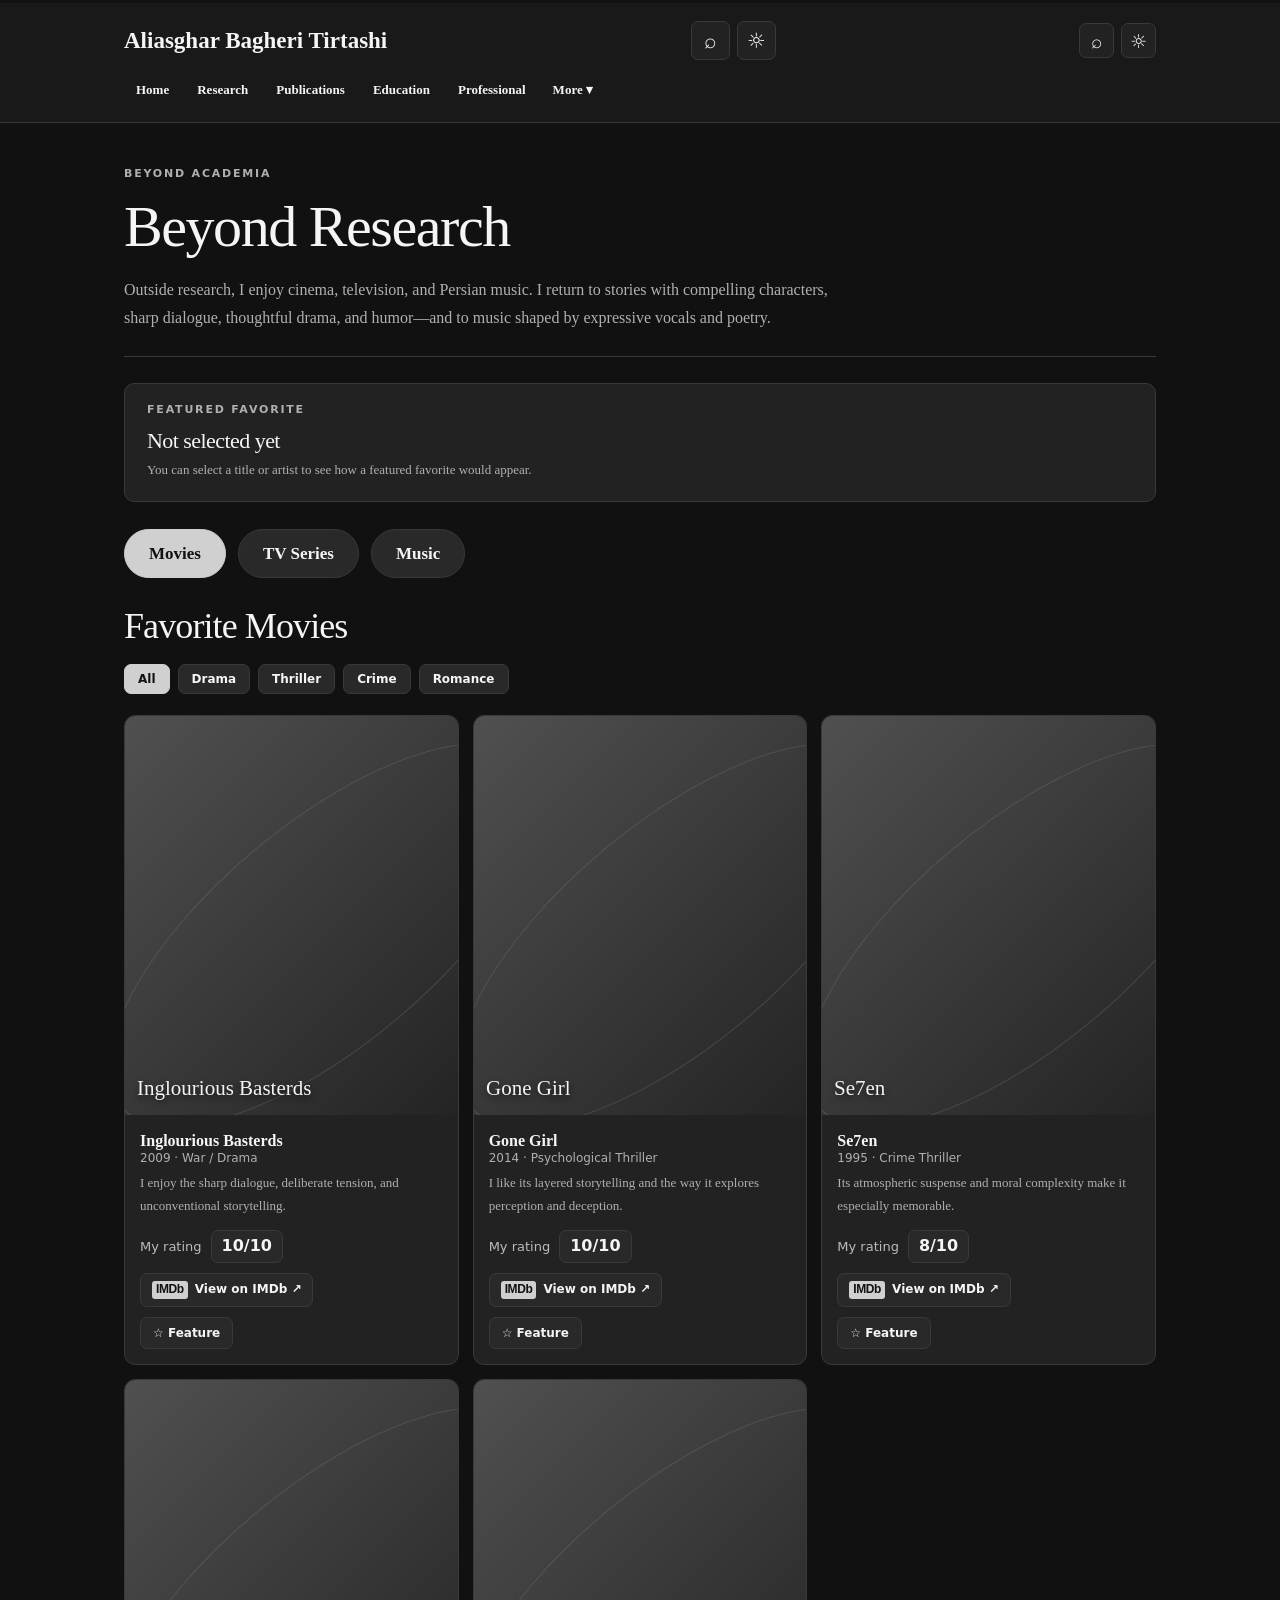
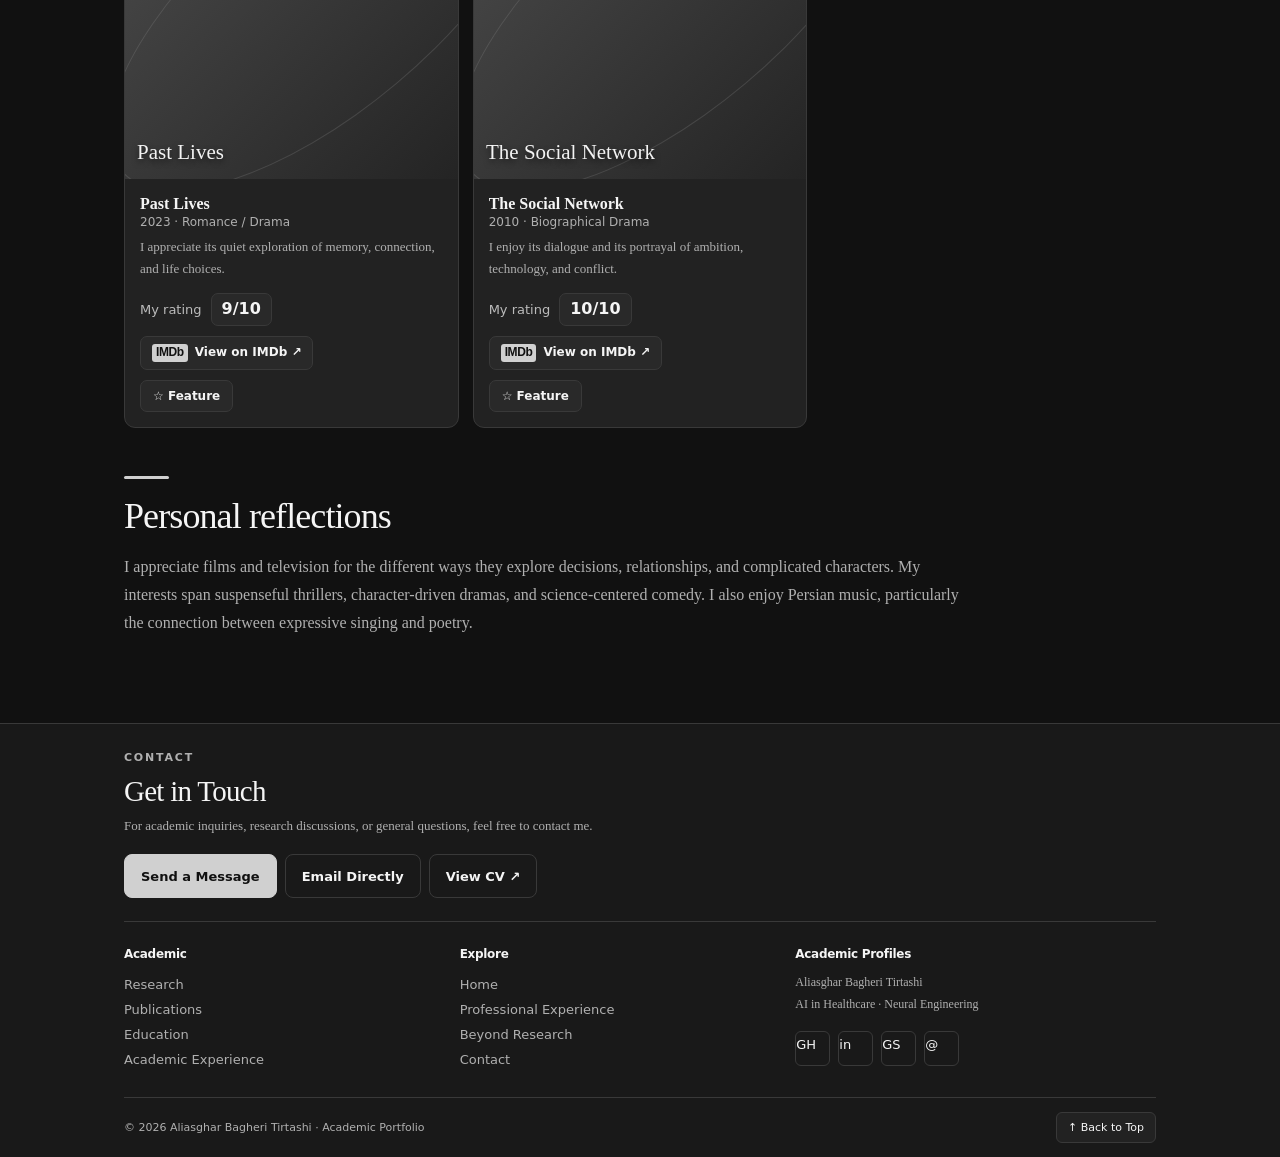
==== commit 0693435d: "Add files via upload" ====
--- a/beyond.html
+++ b/beyond.html
@@ -1,3 +1,3 @@
 <!DOCTYPE html>
 
-<html lang="en"><head><link href="https://wsrv.nl" rel="preconnect"/><meta charset="utf-8"/><meta content="width=device-width,initial-scale=1" name="viewport"/><meta content="#111111" name="theme-color"/><meta content="Favorite movies, television series, and Persian music artists of Aliasghar Bagheri Tirtashi." name="description"/><meta content="Beyond Research | Aliasghar Bagheri Tirtashi" property="og:title"/><meta content="Favorite movies, television series, and Persian music artists of Aliasghar Bagheri Tirtashi." property="og:description"/><meta content="website" property="og:type"/><title>Beyond Research | Aliasghar Bagheri Tirtashi</title><link href="style.css" rel="stylesheet"/><script defer="" src="site.js"></script></head><body><div aria-hidden="true" class="reading-progress"></div><header class="site-header"><div class="shell"><div class="brandbar"><a class="brand" href="index.html"><span>Aliasghar Bagheri Tirtashi</span></a><button aria-controls="primary-nav" aria-expanded="false" class="menu-toggle" type="button">☰ Menu</button></div><nav aria-label="Main navigation" class="nav" id="primary-nav"><a class="nav-link" href="index.html">Home</a><a class="nav-link" href="projects.html">Research</a><a class="nav-link" href="publications.html">Publications</a><a class="nav-link" href="education.html">Education</a><a class="nav-link" href="professional.html">Professional</a><div class="more-menu"><button aria-controls="more-dropdown" aria-expanded="false" class="more-trigger more-current" type="button">More ▾</button><div class="more-dropdown" id="more-dropdown"><a class="nav-link" href="experience.html">Academic Experience</a><a aria-current="page" class="nav-link" href="beyond.html">Beyond Research</a><a class="nav-link" href="contact.html">Contact</a></div></div></nav></div></header><main class="shell" id="main-content"><div class="head"><div class="eyebrow">Beyond academia</div><h1>Beyond Research</h1><p>Outside research, I enjoy cinema, television, and Persian music. I return to stories with compelling characters, sharp dialogue, thoughtful drama, and humor—and to music shaped by expressive vocals and poetry.</p></div><section aria-label="Featured favorite" class="featured-favorite"><div class="eyebrow">Featured favorite</div><h2 id="selected-feature-title">Not selected yet</h2><p id="selected-feature-note">You can select a title or artist to see how a featured favorite would appear.</p></section><div aria-label="Beyond Research categories" class="gallery-tabs" role="tablist"><button aria-controls="gallery-movies" aria-selected="true" class="gallery-tab selected" id="tab-movies" role="tab" type="button">Movies</button><button aria-controls="gallery-series" aria-selected="false" class="gallery-tab" id="tab-series" role="tab" type="button">TV Series</button><button aria-controls="gallery-music" aria-selected="false" class="gallery-tab" id="tab-music" role="tab" type="button">Music</button></div><section aria-labelledby="tab-movies" class="gallery-panel" id="gallery-movies" role="tabpanel"><h2>Favorite Movies</h2><div aria-label="Filter movies by genre" class="genre-filter" data-filter-for="gallery-movies" role="group"></div><div class="media-grid"><article class="media-card" data-genres="Drama,Thriller"><div class="poster"><img alt="Promotional poster for Inglourious Basterds" data-original="https://akns-images.eonline.com/eol_images/Entire_Site/2019720/rs_634x1024-190820151318-634-inglorious-basterds-movie-poster-me-82019.jpg?crop=776%3A1254%3Bcenter%2Ctop&amp;fit=around%7C776%3A1254&amp;output-quality=90" decoding="async" fetchpriority="high" height="408" loading="eager" onerror="if(!this.dataset.triedOriginal){this.dataset.triedOriginal='1';this.src=this.dataset.original;}else{this.style.display='none';this.parentElement.classList.add('poster-unavailable')}" referrerpolicy="no-referrer" src="https://wsrv.nl/?url=https%3A%2F%2Fakns-images.eonline.com%2Feol_images%2FEntire_Site%2F2019720%2Frs_634x1024-190820151318-634-inglorious-basterds-movie-poster-me-82019.jpg%3Fcrop%3D776%253A1254%253Bcenter%252Ctop%26fit%3Daround%257C776%253A1254%26output-quality%3D90&amp;w=340&amp;h=408&amp;fit=cover&amp;output=webp&amp;q=68" width="340"/><span>Inglourious Basterds</span><a aria-label="Open Inglourious Basterds on IMDb (new tab)" class="poster-link" href="https://www.imdb.com/title/tt0361748/" rel="noopener noreferrer" target="_blank"></a></div><div class="media-info"><strong>Inglourious Basterds</strong><small>2009 · War / Drama</small><p>I enjoy the sharp dialogue, deliberate tension, and unconventional storytelling.</p><div aria-label="My personal rating for Inglourious Basterds: 10 out of 10" class="personal-rating"><span class="rating-label">My rating</span><strong class="rating-score">10/10</strong></div><a aria-label="View Inglourious Basterds on IMDb" class="external-media-link imdb-link" href="https://www.imdb.com/title/tt0361748/" rel="noopener noreferrer" target="_blank"><span class="imdb-mark">IMDb</span><span>View on IMDb ↗</span></a><button class="feature-choice" data-feature="Inglourious Basterds" data-kind="Movie" type="button">☆ Feature</button></div></article><article class="media-card" data-genres="Drama,Thriller"><div class="poster"><img alt="Promotional poster for Gone Girl" data-original="https://famousmovieposters.co.uk/cdn/shop/files/Gone_Girl_Original_Movie_Poster_-min_9aa16580-7973-4b15-ad54-f6dbb76b4f25.jpg?v=1746468134" decoding="async" fetchpriority="low" height="408" loading="eager" onerror="if(!this.dataset.triedOriginal){this.dataset.triedOriginal='1';this.src=this.dataset.original;}else{this.style.display='none';this.parentElement.classList.add('poster-unavailable')}" referrerpolicy="no-referrer" src="https://wsrv.nl/?url=https%3A%2F%2Ffamousmovieposters.co.uk%2Fcdn%2Fshop%2Ffiles%2FGone_Girl_Original_Movie_Poster_-min_9aa16580-7973-4b15-ad54-f6dbb76b4f25.jpg%3Fv%3D1746468134&amp;w=340&amp;h=408&amp;fit=cover&amp;output=webp&amp;q=68" width="340"/><span>Gone Girl</span><a aria-label="Open Gone Girl on IMDb (new tab)" class="poster-link" href="https://www.imdb.com/title/tt2267998/" rel="noopener noreferrer" target="_blank"></a></div><div class="media-info"><strong>Gone Girl</strong><small>2014 · Psychological Thriller</small><p>I like its layered storytelling and the way it explores perception and deception.</p><div aria-label="My personal rating for Gone Girl: 10 out of 10" class="personal-rating"><span class="rating-label">My rating</span><strong class="rating-score">10/10</strong></div><a aria-label="View Gone Girl on IMDb" class="external-media-link imdb-link" href="https://www.imdb.com/title/tt2267998/" rel="noopener noreferrer" target="_blank"><span class="imdb-mark">IMDb</span><span>View on IMDb ↗</span></a><button class="feature-choice" data-feature="Gone Girl" data-kind="Movie" type="button">☆ Feature</button></div></article><article class="media-card" data-genres="Crime,Thriller"><div class="poster"><img alt="Promotional poster for Se7en" data-original="https://i.ebayimg.com/images/g/ThEAAOSw~vxlddBr/s-l1200.jpg" decoding="async" fetchpriority="low" height="408" loading="eager" onerror="if(!this.dataset.triedOriginal){this.dataset.triedOriginal='1';this.src=this.dataset.original;}else{this.style.display='none';this.parentElement.classList.add('poster-unavailable')}" referrerpolicy="no-referrer" src="https://wsrv.nl/?url=https%3A%2F%2Fi.ebayimg.com%2Fimages%2Fg%2FThEAAOSw~vxlddBr%2Fs-l1200.jpg&amp;w=340&amp;h=408&amp;fit=cover&amp;output=webp&amp;q=68" width="340"/><span>Se7en</span><a aria-label="Open Se7en on IMDb (new tab)" class="poster-link" href="https://www.imdb.com/title/tt0114369/" rel="noopener noreferrer" target="_blank"></a></div><div class="media-info"><strong>Se7en</strong><small>1995 · Crime Thriller</small><p>Its atmospheric suspense and moral complexity make it especially memorable.</p><div aria-label="My personal rating for Se7en: 8 out of 10" class="personal-rating"><span class="rating-label">My rating</span><strong class="rating-score">8/10</strong></div><a aria-label="View Se7en on IMDb" class="external-media-link imdb-link" href="https://www.imdb.com/title/tt0114369/" rel="noopener noreferrer" target="_blank"><span class="imdb-mark">IMDb</span><span>View on IMDb ↗</span></a><button class="feature-choice" data-feature="Se7en" data-kind="Movie" type="button">☆ Feature</button></div></article><article class="media-card" data-genres="Drama,Romance"><div class="poster"><img alt="Promotional poster for Past Lives" data-original="https://dx35vtwkllhj9.cloudfront.net/a24films/past-lives/images/regions/us/onesheet.jpg" decoding="async" fetchpriority="low" height="408" loading="lazy" onerror="if(!this.dataset.triedOriginal){this.dataset.triedOriginal='1';this.src=this.dataset.original;}else{this.style.display='none';this.parentElement.classList.add('poster-unavailable')}" referrerpolicy="no-referrer" src="https://wsrv.nl/?url=https%3A%2F%2Fdx35vtwkllhj9.cloudfront.net%2Fa24films%2Fpast-lives%2Fimages%2Fregions%2Fus%2Fonesheet.jpg&amp;w=340&amp;h=408&amp;fit=cover&amp;output=webp&amp;q=68" width="340"/><span>Past Lives</span><a aria-label="Open Past Lives on IMDb (new tab)" class="poster-link" href="https://www.imdb.com/title/tt13238346/" rel="noopener noreferrer" target="_blank"></a></div><div class="media-info"><strong>Past Lives</strong><small>2023 · Romance / Drama</small><p>I appreciate its quiet exploration of memory, connection, and life choices.</p><div aria-label="My personal rating for Past Lives: 9 out of 10" class="personal-rating"><span class="rating-label">My rating</span><strong class="rating-score">9/10</strong></div><a aria-label="View Past Lives on IMDb" class="external-media-link imdb-link" href="https://www.imdb.com/title/tt13238346/" rel="noopener noreferrer" target="_blank"><span class="imdb-mark">IMDb</span><span>View on IMDb ↗</span></a><button class="feature-choice" data-feature="Past Lives" data-kind="Movie" type="button">☆ Feature</button></div></article><article class="media-card" data-genres="Drama"><div class="poster"><img alt="Promotional poster for The Social Network" data-original="https://m.media-amazon.com/images/M/MV5BOWQ5MDBjNTQtZWFmYS00YzQ0LWFjOWQtODJhMGY2Y2JiNzBjXkEyXkFqcGc%40._V1_.jpg" decoding="async" fetchpriority="low" height="408" loading="lazy" onerror="if(!this.dataset.triedOriginal){this.dataset.triedOriginal='1';this.src=this.dataset.original;}else{this.style.display='none';this.parentElement.classList.add('poster-unavailable')}" referrerpolicy="no-referrer" src="https://wsrv.nl/?url=https%3A%2F%2Fm.media-amazon.com%2Fimages%2FM%2FMV5BOWQ5MDBjNTQtZWFmYS00YzQ0LWFjOWQtODJhMGY2Y2JiNzBjXkEyXkFqcGc%2540._V1_.jpg&amp;w=340&amp;h=408&amp;fit=cover&amp;output=webp&amp;q=68" width="340"/><span>The Social Network</span><a aria-label="Open The Social Network on IMDb (new tab)" class="poster-link" href="https://www.imdb.com/title/tt1285016/" rel="noopener noreferrer" target="_blank"></a></div><div class="media-info"><strong>The Social Network</strong><small>2010 · Biographical Drama</small><p>I enjoy its dialogue and its portrayal of ambition, technology, and conflict.</p><div aria-label="My personal rating for The Social Network: 10 out of 10" class="personal-rating"><span class="rating-label">My rating</span><strong class="rating-score">10/10</strong></div><a aria-label="View The Social Network on IMDb" class="external-media-link imdb-link" href="https://www.imdb.com/title/tt1285016/" rel="noopener noreferrer" target="_blank"><span class="imdb-mark">IMDb</span><span>View on IMDb ↗</span></a><button class="feature-choice" data-feature="The Social Network" data-kind="Movie" type="button">☆ Feature</button></div></article></div></section><section aria-labelledby="tab-series" class="gallery-panel section" hidden="" id="gallery-series" role="tabpanel"><div class="rule"></div><h2>Favorite TV Series</h2><div aria-label="Filter TV series by genre" class="genre-filter" data-filter-for="gallery-series" role="group"></div><div class="media-grid"><article class="media-card" data-genres="Comedy"><div class="poster"><img alt="Promotional poster for The Big Bang Theory" data-original="https://media.posterstore.com/site_images/68631d210b074212f55c844f_1999660319_WB0081-5.jpg" decoding="async" fetchpriority="low" height="408" loading="lazy" onerror="if(!this.dataset.triedOriginal){this.dataset.triedOriginal='1';this.src=this.dataset.original;}else{this.style.display='none';this.parentElement.classList.add('poster-unavailable')}" referrerpolicy="no-referrer" src="https://wsrv.nl/?url=https%3A%2F%2Fmedia.posterstore.com%2Fsite_images%2F68631d210b074212f55c844f_1999660319_WB0081-5.jpg&amp;w=340&amp;h=408&amp;fit=cover&amp;output=webp&amp;q=68" width="340"/><span>The Big Bang Theory</span><a aria-label="Open The Big Bang Theory on IMDb (new tab)" class="poster-link" href="https://www.imdb.com/title/tt0898266/" rel="noopener noreferrer" target="_blank"></a></div><div class="media-info"><strong>The Big Bang Theory</strong><small>Comedy</small><p>I enjoy the mix of scientific culture, friendship, and comedy.</p><div aria-label="My personal rating for The Big Bang Theory: 10 out of 10" class="personal-rating"><span class="rating-label">My rating</span><strong class="rating-score">10/10</strong></div><a aria-label="View The Big Bang Theory on IMDb" class="external-media-link imdb-link" href="https://www.imdb.com/title/tt0898266/" rel="noopener noreferrer" target="_blank"><span class="imdb-mark">IMDb</span><span>View on IMDb ↗</span></a><button class="feature-choice" data-feature="The Big Bang Theory" data-kind="TV series" type="button">☆ Feature</button></div></article><article class="media-card" data-genres="Comedy,Drama"><div class="poster"><img alt="Promotional poster for Young Sheldon" data-original="https://www.impawards.com/tv/posters/young_sheldon_xlg.jpg" decoding="async" fetchpriority="low" height="408" loading="lazy" onerror="if(!this.dataset.triedOriginal){this.dataset.triedOriginal='1';this.src=this.dataset.original;}else{this.style.display='none';this.parentElement.classList.add('poster-unavailable')}" referrerpolicy="no-referrer" src="https://wsrv.nl/?url=https%3A%2F%2Fwww.impawards.com%2Ftv%2Fposters%2Fyoung_sheldon_xlg.jpg&amp;w=340&amp;h=408&amp;fit=cover&amp;output=webp&amp;q=68" width="340"/><span>Young Sheldon</span><a aria-label="Open Young Sheldon on IMDb (new tab)" class="poster-link" href="https://www.imdb.com/title/tt6226232/" rel="noopener noreferrer" target="_blank"></a></div><div class="media-info"><strong>Young Sheldon</strong><small>Comedy-drama</small><p>I like its warm, character-driven perspective on family and growing up.</p><div aria-label="My personal rating for Young Sheldon: 8 out of 10" class="personal-rating"><span class="rating-label">My rating</span><strong class="rating-score">8/10</strong></div><a aria-label="View Young Sheldon on IMDb" class="external-media-link imdb-link" href="https://www.imdb.com/title/tt6226232/" rel="noopener noreferrer" target="_blank"><span class="imdb-mark">IMDb</span><span>View on IMDb ↗</span></a><button class="feature-choice" data-feature="Young Sheldon" data-kind="TV series" type="button">☆ Feature</button></div></article><article class="media-card" data-genres="Crime,Drama"><div class="poster"><img alt="Promotional poster for Sherlock" data-original="https://d17w4eeuz4ndfn.cloudfront.net/image/images/cms-assets/ardplus-studiohamburg/Sherlock-studiohamburg-Sherlock/Sherlock-studiohamburg-Sherlock-artwork_vertical-de-DE.jpg" decoding="async" fetchpriority="low" height="408" loading="lazy" onerror="if(!this.dataset.triedOriginal){this.dataset.triedOriginal='1';this.src=this.dataset.original;}else{this.style.display='none';this.parentElement.classList.add('poster-unavailable')}" referrerpolicy="no-referrer" src="https://wsrv.nl/?url=https%3A%2F%2Fd17w4eeuz4ndfn.cloudfront.net%2Fimage%2Fimages%2Fcms-assets%2Fardplus-studiohamburg%2FSherlock-studiohamburg-Sherlock%2FSherlock-studiohamburg-Sherlock-artwork_vertical-de-DE.jpg&amp;w=340&amp;h=408&amp;fit=cover&amp;output=webp&amp;q=68" width="340"/><span>Sherlock</span><a aria-label="Open Sherlock on IMDb (new tab)" class="poster-link" href="https://www.imdb.com/title/tt1475582/" rel="noopener noreferrer" target="_blank"></a></div><div class="media-info"><strong>Sherlock</strong><small>Mystery</small><p>I enjoy the clever deductions, intense mysteries, and sharp dialogue.</p><div aria-label="My personal rating for Sherlock: 9 out of 10" class="personal-rating"><span class="rating-label">My rating</span><strong class="rating-score">9/10</strong></div><a aria-label="View Sherlock on IMDb" class="external-media-link imdb-link" href="https://www.imdb.com/title/tt1475582/" rel="noopener noreferrer" target="_blank"><span class="imdb-mark">IMDb</span><span>View on IMDb ↗</span></a><button class="feature-choice" data-feature="Sherlock" data-kind="TV series" type="button">☆ Feature</button></div></article><article class="media-card" data-genres="Comedy,Romance"><div class="poster"><img alt="Promotional poster for How I Met Your Mother" data-original="https://img-s3.onedio.com/id-6985e12e285f633a9251a708/rev-0/w-900/h-1350/f-jpg/s-9b0bad9b0bd000c327fd9cde2cd026f631422cfa.jpg" decoding="async" fetchpriority="low" height="408" loading="lazy" onerror="if(!this.dataset.triedOriginal){this.dataset.triedOriginal='1';this.src=this.dataset.original;}else{this.style.display='none';this.parentElement.classList.add('poster-unavailable')}" referrerpolicy="no-referrer" src="https://wsrv.nl/?url=https%3A%2F%2Fimg-s3.onedio.com%2Fid-6985e12e285f633a9251a708%2Frev-0%2Fw-900%2Fh-1350%2Ff-jpg%2Fs-9b0bad9b0bd000c327fd9cde2cd026f631422cfa.jpg&amp;w=340&amp;h=408&amp;fit=cover&amp;output=webp&amp;q=68" width="340"/><span>How I Met Your Mother</span><a aria-label="Open How I Met Your Mother on IMDb (new tab)" class="poster-link" href="https://www.imdb.com/title/tt0460649/" rel="noopener noreferrer" target="_blank"></a></div><div class="media-info"><strong>How I Met Your Mother</strong><small>Sitcom</small><p>I like its humor and its focus on friendship and relationships.</p><div aria-label="My personal rating for How I Met Your Mother: 8 out of 10" class="personal-rating"><span class="rating-label">My rating</span><strong class="rating-score">8/10</strong></div><a aria-label="View How I Met Your Mother on IMDb" class="external-media-link imdb-link" href="https://www.imdb.com/title/tt0460649/" rel="noopener noreferrer" target="_blank"><span class="imdb-mark">IMDb</span><span>View on IMDb ↗</span></a><button class="feature-choice" data-feature="How I Met Your Mother" data-kind="TV series" type="button">☆ Feature</button></div></article><article class="media-card" data-genres="Crime,Thriller"><div class="poster"><img alt="Promotional poster for Dexter" data-original="https://image.tmdb.org/t/p/original/rwyLcn3S8Yhl882D4cvoRZq3Q04.jpg" decoding="async" fetchpriority="low" height="408" loading="lazy" onerror="if(!this.dataset.triedOriginal){this.dataset.triedOriginal='1';this.src=this.dataset.original;}else{this.style.display='none';this.parentElement.classList.add('poster-unavailable')}" referrerpolicy="no-referrer" src="https://image.tmdb.org/t/p/w342/rwyLcn3S8Yhl882D4cvoRZq3Q04.jpg" width="340"/><span>Dexter</span><a aria-label="Open Dexter on IMDb (new tab)" class="poster-link" href="https://www.imdb.com/title/tt0773262/" rel="noopener noreferrer" target="_blank"></a></div><div class="media-info"><strong>Dexter</strong><small>Crime thriller</small><p>I enjoy the psychological tension and moral dilemmas.</p><div aria-label="My personal rating for Dexter: 9 out of 10" class="personal-rating"><span class="rating-label">My rating</span><strong class="rating-score">9/10</strong></div><a aria-label="View Dexter on IMDb" class="external-media-link imdb-link" href="https://www.imdb.com/title/tt0773262/" rel="noopener noreferrer" target="_blank"><span class="imdb-mark">IMDb</span><span>View on IMDb ↗</span></a><button class="feature-choice" data-feature="Dexter" data-kind="TV series" type="button">☆ Feature</button></div></article><article class="media-card" data-genres="Comedy,Drama"><div class="poster"><img alt="Promotional poster for Shrinking" data-original="https://m.media-amazon.com/images/M/MV5BMDczOGE2YzktM2YzYS00MDE0LTkyNDAtNjcxZTJiNGI5NjNiXkEyXkFqcGc%40._V1_.jpg" decoding="async" fetchpriority="low" height="408" loading="lazy" onerror="if(!this.dataset.triedOriginal){this.dataset.triedOriginal='1';this.src=this.dataset.original;}else{this.style.display='none';this.parentElement.classList.add('poster-unavailable')}" referrerpolicy="no-referrer" src="https://wsrv.nl/?url=https%3A%2F%2Fm.media-amazon.com%2Fimages%2FM%2FMV5BMDczOGE2YzktM2YzYS00MDE0LTkyNDAtNjcxZTJiNGI5NjNiXkEyXkFqcGc%2540._V1_.jpg&amp;w=340&amp;h=408&amp;fit=cover&amp;output=webp&amp;q=68" width="340"/><span>Shrinking</span><a aria-label="Open Shrinking on IMDb (new tab)" class="poster-link" href="https://www.imdb.com/title/tt15677150/" rel="noopener noreferrer" target="_blank"></a></div><div class="media-info"><strong>Shrinking</strong><small>Comedy-drama</small><p>I appreciate its balance of humor, grief, and human connection.</p><div aria-label="My personal rating for Shrinking: 8 out of 10" class="personal-rating"><span class="rating-label">My rating</span><strong class="rating-score">8/10</strong></div><a aria-label="View Shrinking on IMDb" class="external-media-link imdb-link" href="https://www.imdb.com/title/tt15677150/" rel="noopener noreferrer" target="_blank"><span class="imdb-mark">IMDb</span><span>View on IMDb ↗</span></a><button class="feature-choice" data-feature="Shrinking" data-kind="TV series" type="button">☆ Feature</button></div></article></div></section><section aria-labelledby="tab-music" class="gallery-panel section" hidden="" id="gallery-music" role="tabpanel"><div class="rule"></div><h2>Music I Enjoy</h2><div class="grid2"><article class="card artist reveal-card"><div aria-hidden="true" class="artist-icon"><img alt="Homayoun Shajarian performing at Milad Tower" decoding="async" height="94" loading="lazy" onerror="this.hidden=true;this.parentElement.classList.add('artist-image-unavailable');this.parentElement.setAttribute('aria-label','Artist photo unavailable')" referrerpolicy="no-referrer" src="https://thumb.wikimedia.org/wikipedia/commons/thumb/2/2f/Homayoun_Shajarian_in_Milad_Tower.jpg/250px-Homayoun_Shajarian_in_Milad_Tower.jpg" width="92"/></div><div><h3>Homayoun Shajarian</h3><p>I appreciate his expressive voice and connection to Persian classical music.</p><a aria-label="Listen to Homayoun Shajarian on Spotify" class="external-media-link spotify-link" href="https://open.spotify.com/artist/5Uj3HYkiz1cn32IPHMqhOy" rel="noopener noreferrer" target="_blank"><svg aria-hidden="true" focusable="false" height="19" viewbox="0 0 24 24" width="19"><circle cx="12" cy="12" fill="#1DB954" r="11"></circle><path d="M5.8 9c4.5-1.3 9.6-.8 13.1 1.3M6.6 12.2c4-1.1 8.5-.5 11.5 1.2M7.5 15.3c3.3-.9 7.1-.4 9.6 1" fill="none" stroke="#0D1712" stroke-linecap="round" stroke-width="1.7"></path></svg><span>Listen on Spotify ↗</span></a><button class="feature-choice" data-feature="Homayoun Shajarian" data-kind="Music artist" type="button">☆ Feature</button></div></article><article class="card artist reveal-card"><div aria-hidden="true" class="artist-icon"><img alt="Arman Garshasbi, singer of Chaartaar, performing" decoding="async" height="94" loading="lazy" onerror="this.hidden=true;this.parentElement.classList.add('artist-image-unavailable');this.parentElement.setAttribute('aria-label','Artist photo unavailable')" referrerpolicy="no-referrer" src="https://thumb.wikimedia.org/wikipedia/commons/thumb/8/85/Chaartaar_group.jpg/330px-Chaartaar_group.jpg" width="92"/></div><div><h3>Arman Garshasbi</h3><p>I enjoy his emotionally resonant contemporary Persian music.</p><a aria-label="Listen to Arman Garshasbi on Spotify" class="external-media-link spotify-link" href="https://open.spotify.com/artist/0uflfugw296mhMBzbxvGaG" rel="noopener noreferrer" target="_blank"><svg aria-hidden="true" focusable="false" height="19" viewbox="0 0 24 24" width="19"><circle cx="12" cy="12" fill="#1DB954" r="11"></circle><path d="M5.8 9c4.5-1.3 9.6-.8 13.1 1.3M6.6 12.2c4-1.1 8.5-.5 11.5 1.2M7.5 15.3c3.3-.9 7.1-.4 9.6 1" fill="none" stroke="#0D1712" stroke-linecap="round" stroke-width="1.7"></path></svg><span>Listen on Spotify ↗</span></a><button class="feature-choice" data-feature="Arman Garshasbi" data-kind="Music artist" type="button">☆ Feature</button></div></article><article class="card artist reveal-card"><div aria-hidden="true" class="artist-icon"><img alt="Alireza Ghorbani performing on stage" decoding="async" height="94" loading="lazy" onerror="this.hidden=true;this.parentElement.classList.add('artist-image-unavailable');this.parentElement.setAttribute('aria-label','Artist photo unavailable')" referrerpolicy="no-referrer" src="https://thumb.wikimedia.org/wikipedia/commons/thumb/6/68/Alireza_Ghorbani.jpg/250px-Alireza_Ghorbani.jpg" width="92"/></div><div><h3>Alireza Ghorbani</h3><p>I admire the poetry and elegance of his vocal performances.</p><a aria-label="Listen to Alireza Ghorbani on Spotify" class="external-media-link spotify-link" href="https://open.spotify.com/artist/5tJdqzQYWhaBSWzGVhqGUX" rel="noopener noreferrer" target="_blank"><svg aria-hidden="true" focusable="false" height="19" viewbox="0 0 24 24" width="19"><circle cx="12" cy="12" fill="#1DB954" r="11"></circle><path d="M5.8 9c4.5-1.3 9.6-.8 13.1 1.3M6.6 12.2c4-1.1 8.5-.5 11.5 1.2M7.5 15.3c3.3-.9 7.1-.4 9.6 1" fill="none" stroke="#0D1712" stroke-linecap="round" stroke-width="1.7"></path></svg><span>Listen on Spotify ↗</span></a><button class="feature-choice" data-feature="Alireza Ghorbani" data-kind="Music artist" type="button">☆ Feature</button></div></article></div><p class="section-note">Poster imagery is loaded from third-party sources for personal commentary. Posters are owned by their respective rights holders; if an image is unavailable, a styled title card is shown.</p><p class="artist-credits section-note">Photo credits: <a href="https://commons.wikimedia.org/wiki/File:Homayoun_Shajarian_in_Milad_Tower.jpg" rel="noopener noreferrer" target="_blank">Homayoun Shajarian — Mohammad Hassanzadeh / Tasnim News Agency</a> (<a href="https://creativecommons.org/licenses/by/4.0/" rel="noopener noreferrer" target="_blank">CC BY 4.0</a>) · <a href="https://commons.wikimedia.org/wiki/File:Chaartaar_group.jpg" rel="noopener noreferrer" target="_blank">Arman Garshasbi — Emad Nemati</a> (<a href="https://creativecommons.org/licenses/by-sa/4.0/" rel="noopener noreferrer" target="_blank">CC BY-SA 4.0</a>) · <a href="https://commons.wikimedia.org/wiki/File:Alireza_Ghorbani.jpg" rel="noopener noreferrer" target="_blank">Alireza Ghorbani — Mehdi Bolourian / Fars Media Corporation</a> (<a href="https://creativecommons.org/licenses/by/4.0/" rel="noopener noreferrer" target="_blank">CC BY 4.0</a>)</p></section><section class="section reflection"><div class="rule"></div><h2>Personal reflections</h2><p>I appreciate films and television for the different ways they explore decisions, relationships, and complicated characters. My interests span suspenseful thrillers, character-driven dramas, and science-centered comedy. I also enjoy Persian music, particularly the connection between expressive singing and poetry.</p></section></main><footer class="footer"><div class="footer-links"><a class="platform-link" href="https://scholar.google.com/citations?user=hEYMCQ0AAAAJ&amp;hl=en" rel="noopener noreferrer" target="_blank"><span aria-hidden="true" class="platform-icon platform-icon-scholar"><svg fill="currentColor" viewbox="0 0 24 24"><path d="m12 2-11 8 11 8 11-8L12 2Zm-6 11v4c0 2.8 3.1 5 6 5s6-2.2 6-5v-4l-6 4-6-4Z"></path><path d="M21 10v8" stroke="currentColor" stroke-width="1.4"></path></svg></span>Google Scholar</a><a class="platform-link" href="https://github.com/aliasgharbagheri2079" rel="noopener noreferrer" target="_blank"><span aria-hidden="true" class="platform-icon platform-icon-github"><svg fill="currentColor" viewbox="0 0 24 24"><path d="M12 2a10 10 0 0 0-3.16 19.49c.5.09.68-.22.68-.48v-1.7c-2.78.61-3.37-1.18-3.37-1.18-.45-1.15-1.1-1.45-1.1-1.45-.9-.62.07-.61.07-.61 1 .07 1.52 1.03 1.52 1.03.88 1.51 2.31 1.08 2.87.83.09-.64.35-1.08.63-1.33-2.22-.25-4.55-1.11-4.55-4.94 0-1.09.39-1.98 1.03-2.68-.1-.25-.45-1.27.1-2.65 0 0 .84-.27 2.75 1.02A9.6 9.6 0 0 1 12 6.9c.85 0 1.71.11 2.51.34 1.91-1.29 2.75-1.02 2.75-1.02.55 1.38.2 2.4.1 2.65.64.7 1.03 1.59 1.03 2.68 0 3.84-2.34 4.69-4.57 4.94.36.31.68.93.68 1.87v2.76c0 .27.18.58.69.48A10 10 0 0 0 12 2Z"></path></svg></span>GitHub</a><a class="platform-link" href="https://www.linkedin.com/in/aliasghar-bagheri/" rel="noopener noreferrer" target="_blank"><span aria-hidden="true" class="platform-icon platform-icon-linkedin"><svg fill="currentColor" viewbox="0 0 24 24"><path d="M4.7 3A2.2 2.2 0 1 0 4.7 7.4 2.2 2.2 0 0 0 4.7 3ZM2.8 9h3.8v12H2.8V9ZM9 9h3.6v1.6h.1C13.3 9.5 14.6 8.7 16.4 8.7c3.9 0 4.6 2.5 4.6 5.7V21h-3.8v-5.9c0-1.4 0-3.2-2-3.2s-2.3 1.6-2.3 3.1V21H9V9Z"></path></svg></span>LinkedIn</a><a class="platform-link" href="mailto:aliasghar.bagheri79@sharif.edu"><span aria-hidden="true" class="platform-icon platform-icon-mail"><svg fill="none" stroke="currentColor" stroke-linecap="round" stroke-linejoin="round" stroke-width="1.8" viewbox="0 0 24 24"><rect height="14" rx="3" width="19" x="2.5" y="5"></rect><path d="m3.5 7 8.5 6 8.5-6"></path></svg></span>Email</a></div><small>© 2026 Aliasghar Bagheri Tirtashi · Academic Research Portfolio</small></footer></body></html>+<html lang="en"><head><link href="https://wsrv.nl" rel="preconnect"/><meta charset="utf-8"/><meta content="width=device-width,initial-scale=1" name="viewport"/><meta content="#111111" name="theme-color"/><meta content="Favorite movies, television series, and Persian music artists of Aliasghar Bagheri Tirtashi." name="description"/><meta content="Beyond Research | Aliasghar Bagheri Tirtashi" property="og:title"/><meta content="Favorite movies, television series, and Persian music artists of Aliasghar Bagheri Tirtashi." property="og:description"/><meta content="website" property="og:type"/><title>Beyond Research | Aliasghar Bagheri Tirtashi</title><link href="style.css" rel="stylesheet"/><script defer="" src="site.js"></script><link href="https://aliasgharbagheri.com/beyond.html" rel="canonical"/><meta content="dark light" name="color-scheme"/><meta content="dark light" name="color-scheme"/></head><body class="portfolio-site"><div aria-hidden="true" class="reading-progress"></div><header class="site-header"><div class="shell"><div class="brandbar"><a class="brand" href="index.html"><span>Aliasghar Bagheri Tirtashi</span></a><div class="header-controls"><button aria-controls="site-search-panel" aria-expanded="false" aria-label="Search website" class="utility-button search-toggle" title="Search the website" type="button">⌕</button><button aria-label="Switch to Soft Silver light reading mode" class="utility-button theme-toggle" title="Light reading mode" type="button">☼</button></div><div class="header-actions"><button aria-label="Search the website" class="header-tool search-trigger" title="Search all pages" type="button">⌕</button><button aria-label="Switch to Soft Silver light reading mode" class="header-tool theme-trigger" title="Toggle light reading mode" type="button">☼</button><button aria-controls="primary-nav" aria-expanded="false" class="menu-toggle" type="button">☰ Menu</button></div></div><nav aria-label="Main navigation" class="nav" id="primary-nav"><a class="nav-link" href="index.html">Home</a><a class="nav-link" href="projects.html">Research</a><a class="nav-link" href="publications.html">Publications</a><a class="nav-link" href="education.html">Education</a><a class="nav-link" href="professional.html">Professional</a><div class="more-menu"><button aria-controls="more-dropdown" aria-expanded="false" class="more-trigger more-current more-current" type="button">More ▾</button><div class="more-dropdown" id="more-dropdown"><a class="nav-link" href="experience.html">Academic Experience</a><a aria-current="page" class="nav-link" href="beyond.html">Beyond Research</a><a class="nav-link" href="contact.html">Contact</a></div></div></nav><div class="site-search" hidden="" id="site-search" role="search"><div class="site-search-row"><label class="sr-only" for="site-search-input">Search this academic website</label><input autocomplete="off" id="site-search-input" placeholder="Search EEG, publications, skills, Peekage…" type="search"/><button aria-label="Close search" class="search-dismiss" type="button">×</button></div><div aria-live="polite" class="site-search-results" id="site-search-results"><p>Search topics across all eight pages.</p></div></div></div><div class="site-search-panel" hidden="" id="site-search-panel"><div class="shell"><div class="search-field"><label class="sr-only" for="site-search-input">Search the website</label><input autocomplete="off" id="site-search-input" placeholder="Search EEG, cross-attention, skills, publications…" type="search"/><button aria-label="Close search" class="search-close utility-button" type="button">×</button></div><div aria-live="polite" class="site-search-results" role="region"><p>Search publications, research, skills and pages.</p></div></div></div></header><main class="shell" id="main-content"><div class="head"><div class="eyebrow">Beyond academia</div><h1>Beyond Research</h1><p>Outside research, I enjoy cinema, television, and Persian music. I return to stories with compelling characters, sharp dialogue, thoughtful drama, and humor—and to music shaped by expressive vocals and poetry.</p></div><section aria-label="Featured favorite" class="featured-favorite"><div class="eyebrow">Featured favorite</div><h2 id="selected-feature-title">Not selected yet</h2><p id="selected-feature-note">You can select a title or artist to see how a featured favorite would appear.</p></section><div aria-label="Beyond Research categories" class="gallery-tabs" role="tablist"><button aria-controls="gallery-movies" aria-selected="true" class="gallery-tab selected" id="tab-movies" role="tab" type="button">Movies</button><button aria-controls="gallery-series" aria-selected="false" class="gallery-tab" id="tab-series" role="tab" type="button">TV Series</button><button aria-controls="gallery-music" aria-selected="false" class="gallery-tab" id="tab-music" role="tab" type="button">Music</button></div><section aria-labelledby="tab-movies" class="gallery-panel" id="gallery-movies" role="tabpanel"><h2>Favorite Movies</h2><div aria-label="Filter movies by genre" class="genre-filter" data-filter-for="gallery-movies" role="group"></div><div class="media-grid"><article class="media-card" data-genres="Drama,Thriller"><div class="poster"><img alt="Promotional poster for Inglourious Basterds" data-original="https://akns-images.eonline.com/eol_images/Entire_Site/2019720/rs_634x1024-190820151318-634-inglorious-basterds-movie-poster-me-82019.jpg?crop=776%3A1254%3Bcenter%2Ctop&amp;fit=around%7C776%3A1254&amp;output-quality=90" decoding="async" fetchpriority="high" height="408" loading="eager" onerror="if(!this.dataset.triedOriginal){this.dataset.triedOriginal='1';this.src=this.dataset.original;}else{this.style.display='none';this.parentElement.classList.add('poster-unavailable')}" referrerpolicy="no-referrer" src="https://wsrv.nl/?url=https%3A%2F%2Fakns-images.eonline.com%2Feol_images%2FEntire_Site%2F2019720%2Frs_634x1024-190820151318-634-inglorious-basterds-movie-poster-me-82019.jpg%3Fcrop%3D776%253A1254%253Bcenter%252Ctop%26fit%3Daround%257C776%253A1254%26output-quality%3D90&amp;w=340&amp;h=408&amp;fit=cover&amp;output=webp&amp;q=68" width="340"/><span>Inglourious Basterds</span><a aria-label="Open Inglourious Basterds on IMDb (new tab)" class="poster-link" href="https://www.imdb.com/title/tt0361748/" rel="noopener noreferrer" target="_blank"></a></div><div class="media-info"><strong>Inglourious Basterds</strong><small>2009 · War / Drama</small><p>I enjoy the sharp dialogue, deliberate tension, and unconventional storytelling.</p><div aria-label="My personal rating for Inglourious Basterds: 10 out of 10" class="personal-rating"><span class="rating-label">My rating</span><strong class="rating-score">10/10</strong></div><a aria-label="View Inglourious Basterds on IMDb" class="external-media-link imdb-link" href="https://www.imdb.com/title/tt0361748/" rel="noopener noreferrer" target="_blank"><span class="imdb-mark">IMDb</span><span>View on IMDb ↗</span></a><button class="feature-choice" data-feature="Inglourious Basterds" data-kind="Movie" type="button">☆ Feature</button></div></article><article class="media-card" data-genres="Drama,Thriller"><div class="poster"><img alt="Promotional poster for Gone Girl" data-original="https://famousmovieposters.co.uk/cdn/shop/files/Gone_Girl_Original_Movie_Poster_-min_9aa16580-7973-4b15-ad54-f6dbb76b4f25.jpg?v=1746468134" decoding="async" fetchpriority="low" height="408" loading="eager" onerror="if(!this.dataset.triedOriginal){this.dataset.triedOriginal='1';this.src=this.dataset.original;}else{this.style.display='none';this.parentElement.classList.add('poster-unavailable')}" referrerpolicy="no-referrer" src="https://wsrv.nl/?url=https%3A%2F%2Ffamousmovieposters.co.uk%2Fcdn%2Fshop%2Ffiles%2FGone_Girl_Original_Movie_Poster_-min_9aa16580-7973-4b15-ad54-f6dbb76b4f25.jpg%3Fv%3D1746468134&amp;w=340&amp;h=408&amp;fit=cover&amp;output=webp&amp;q=68" width="340"/><span>Gone Girl</span><a aria-label="Open Gone Girl on IMDb (new tab)" class="poster-link" href="https://www.imdb.com/title/tt2267998/" rel="noopener noreferrer" target="_blank"></a></div><div class="media-info"><strong>Gone Girl</strong><small>2014 · Psychological Thriller</small><p>I like its layered storytelling and the way it explores perception and deception.</p><div aria-label="My personal rating for Gone Girl: 10 out of 10" class="personal-rating"><span class="rating-label">My rating</span><strong class="rating-score">10/10</strong></div><a aria-label="View Gone Girl on IMDb" class="external-media-link imdb-link" href="https://www.imdb.com/title/tt2267998/" rel="noopener noreferrer" target="_blank"><span class="imdb-mark">IMDb</span><span>View on IMDb ↗</span></a><button class="feature-choice" data-feature="Gone Girl" data-kind="Movie" type="button">☆ Feature</button></div></article><article class="media-card" data-genres="Crime,Thriller"><div class="poster"><img alt="Promotional poster for Se7en" data-original="https://i.ebayimg.com/images/g/ThEAAOSw~vxlddBr/s-l1200.jpg" decoding="async" fetchpriority="low" height="408" loading="eager" onerror="if(!this.dataset.triedOriginal){this.dataset.triedOriginal='1';this.src=this.dataset.original;}else{this.style.display='none';this.parentElement.classList.add('poster-unavailable')}" referrerpolicy="no-referrer" src="https://wsrv.nl/?url=https%3A%2F%2Fi.ebayimg.com%2Fimages%2Fg%2FThEAAOSw~vxlddBr%2Fs-l1200.jpg&amp;w=340&amp;h=408&amp;fit=cover&amp;output=webp&amp;q=68" width="340"/><span>Se7en</span><a aria-label="Open Se7en on IMDb (new tab)" class="poster-link" href="https://www.imdb.com/title/tt0114369/" rel="noopener noreferrer" target="_blank"></a></div><div class="media-info"><strong>Se7en</strong><small>1995 · Crime Thriller</small><p>Its atmospheric suspense and moral complexity make it especially memorable.</p><div aria-label="My personal rating for Se7en: 8 out of 10" class="personal-rating"><span class="rating-label">My rating</span><strong class="rating-score">8/10</strong></div><a aria-label="View Se7en on IMDb" class="external-media-link imdb-link" href="https://www.imdb.com/title/tt0114369/" rel="noopener noreferrer" target="_blank"><span class="imdb-mark">IMDb</span><span>View on IMDb ↗</span></a><button class="feature-choice" data-feature="Se7en" data-kind="Movie" type="button">☆ Feature</button></div></article><article class="media-card" data-genres="Drama,Romance"><div class="poster"><img alt="Promotional poster for Past Lives" data-original="https://dx35vtwkllhj9.cloudfront.net/a24films/past-lives/images/regions/us/onesheet.jpg" decoding="async" fetchpriority="low" height="408" loading="lazy" onerror="if(!this.dataset.triedOriginal){this.dataset.triedOriginal='1';this.src=this.dataset.original;}else{this.style.display='none';this.parentElement.classList.add('poster-unavailable')}" referrerpolicy="no-referrer" src="https://wsrv.nl/?url=https%3A%2F%2Fdx35vtwkllhj9.cloudfront.net%2Fa24films%2Fpast-lives%2Fimages%2Fregions%2Fus%2Fonesheet.jpg&amp;w=340&amp;h=408&amp;fit=cover&amp;output=webp&amp;q=68" width="340"/><span>Past Lives</span><a aria-label="Open Past Lives on IMDb (new tab)" class="poster-link" href="https://www.imdb.com/title/tt13238346/" rel="noopener noreferrer" target="_blank"></a></div><div class="media-info"><strong>Past Lives</strong><small>2023 · Romance / Drama</small><p>I appreciate its quiet exploration of memory, connection, and life choices.</p><div aria-label="My personal rating for Past Lives: 9 out of 10" class="personal-rating"><span class="rating-label">My rating</span><strong class="rating-score">9/10</strong></div><a aria-label="View Past Lives on IMDb" class="external-media-link imdb-link" href="https://www.imdb.com/title/tt13238346/" rel="noopener noreferrer" target="_blank"><span class="imdb-mark">IMDb</span><span>View on IMDb ↗</span></a><button class="feature-choice" data-feature="Past Lives" data-kind="Movie" type="button">☆ Feature</button></div></article><article class="media-card" data-genres="Drama"><div class="poster"><img alt="Promotional poster for The Social Network" data-original="https://m.media-amazon.com/images/M/MV5BOWQ5MDBjNTQtZWFmYS00YzQ0LWFjOWQtODJhMGY2Y2JiNzBjXkEyXkFqcGc%40._V1_.jpg" decoding="async" fetchpriority="low" height="408" loading="lazy" onerror="if(!this.dataset.triedOriginal){this.dataset.triedOriginal='1';this.src=this.dataset.original;}else{this.style.display='none';this.parentElement.classList.add('poster-unavailable')}" referrerpolicy="no-referrer" src="https://wsrv.nl/?url=https%3A%2F%2Fm.media-amazon.com%2Fimages%2FM%2FMV5BOWQ5MDBjNTQtZWFmYS00YzQ0LWFjOWQtODJhMGY2Y2JiNzBjXkEyXkFqcGc%2540._V1_.jpg&amp;w=340&amp;h=408&amp;fit=cover&amp;output=webp&amp;q=68" width="340"/><span>The Social Network</span><a aria-label="Open The Social Network on IMDb (new tab)" class="poster-link" href="https://www.imdb.com/title/tt1285016/" rel="noopener noreferrer" target="_blank"></a></div><div class="media-info"><strong>The Social Network</strong><small>2010 · Biographical Drama</small><p>I enjoy its dialogue and its portrayal of ambition, technology, and conflict.</p><div aria-label="My personal rating for The Social Network: 10 out of 10" class="personal-rating"><span class="rating-label">My rating</span><strong class="rating-score">10/10</strong></div><a aria-label="View The Social Network on IMDb" class="external-media-link imdb-link" href="https://www.imdb.com/title/tt1285016/" rel="noopener noreferrer" target="_blank"><span class="imdb-mark">IMDb</span><span>View on IMDb ↗</span></a><button class="feature-choice" data-feature="The Social Network" data-kind="Movie" type="button">☆ Feature</button></div></article></div></section><section aria-labelledby="tab-series" class="gallery-panel section" hidden="" id="gallery-series" role="tabpanel"><div class="rule"></div><h2>Favorite TV Series</h2><div aria-label="Filter TV series by genre" class="genre-filter" data-filter-for="gallery-series" role="group"></div><div class="media-grid"><article class="media-card" data-genres="Comedy"><div class="poster"><img alt="Promotional poster for The Big Bang Theory" data-original="https://media.posterstore.com/site_images/68631d210b074212f55c844f_1999660319_WB0081-5.jpg" decoding="async" fetchpriority="low" height="408" loading="lazy" onerror="if(!this.dataset.triedOriginal){this.dataset.triedOriginal='1';this.src=this.dataset.original;}else{this.style.display='none';this.parentElement.classList.add('poster-unavailable')}" referrerpolicy="no-referrer" src="https://wsrv.nl/?url=https%3A%2F%2Fmedia.posterstore.com%2Fsite_images%2F68631d210b074212f55c844f_1999660319_WB0081-5.jpg&amp;w=340&amp;h=408&amp;fit=cover&amp;output=webp&amp;q=68" width="340"/><span>The Big Bang Theory</span><a aria-label="Open The Big Bang Theory on IMDb (new tab)" class="poster-link" href="https://www.imdb.com/title/tt0898266/" rel="noopener noreferrer" target="_blank"></a></div><div class="media-info"><strong>The Big Bang Theory</strong><small>Comedy</small><p>I enjoy the mix of scientific culture, friendship, and comedy.</p><div aria-label="My personal rating for The Big Bang Theory: 10 out of 10" class="personal-rating"><span class="rating-label">My rating</span><strong class="rating-score">10/10</strong></div><a aria-label="View The Big Bang Theory on IMDb" class="external-media-link imdb-link" href="https://www.imdb.com/title/tt0898266/" rel="noopener noreferrer" target="_blank"><span class="imdb-mark">IMDb</span><span>View on IMDb ↗</span></a><button class="feature-choice" data-feature="The Big Bang Theory" data-kind="TV series" type="button">☆ Feature</button></div></article><article class="media-card" data-genres="Comedy,Drama"><div class="poster"><img alt="Promotional poster for Young Sheldon" data-original="https://www.impawards.com/tv/posters/young_sheldon_xlg.jpg" decoding="async" fetchpriority="low" height="408" loading="lazy" onerror="if(!this.dataset.triedOriginal){this.dataset.triedOriginal='1';this.src=this.dataset.original;}else{this.style.display='none';this.parentElement.classList.add('poster-unavailable')}" referrerpolicy="no-referrer" src="https://wsrv.nl/?url=https%3A%2F%2Fwww.impawards.com%2Ftv%2Fposters%2Fyoung_sheldon_xlg.jpg&amp;w=340&amp;h=408&amp;fit=cover&amp;output=webp&amp;q=68" width="340"/><span>Young Sheldon</span><a aria-label="Open Young Sheldon on IMDb (new tab)" class="poster-link" href="https://www.imdb.com/title/tt6226232/" rel="noopener noreferrer" target="_blank"></a></div><div class="media-info"><strong>Young Sheldon</strong><small>Comedy-drama</small><p>I like its warm, character-driven perspective on family and growing up.</p><div aria-label="My personal rating for Young Sheldon: 8 out of 10" class="personal-rating"><span class="rating-label">My rating</span><strong class="rating-score">8/10</strong></div><a aria-label="View Young Sheldon on IMDb" class="external-media-link imdb-link" href="https://www.imdb.com/title/tt6226232/" rel="noopener noreferrer" target="_blank"><span class="imdb-mark">IMDb</span><span>View on IMDb ↗</span></a><button class="feature-choice" data-feature="Young Sheldon" data-kind="TV series" type="button">☆ Feature</button></div></article><article class="media-card" data-genres="Crime,Drama"><div class="poster"><img alt="Promotional poster for Sherlock" data-original="https://d17w4eeuz4ndfn.cloudfront.net/image/images/cms-assets/ardplus-studiohamburg/Sherlock-studiohamburg-Sherlock/Sherlock-studiohamburg-Sherlock-artwork_vertical-de-DE.jpg" decoding="async" fetchpriority="low" height="408" loading="lazy" onerror="if(!this.dataset.triedOriginal){this.dataset.triedOriginal='1';this.src=this.dataset.original;}else{this.style.display='none';this.parentElement.classList.add('poster-unavailable')}" referrerpolicy="no-referrer" src="https://wsrv.nl/?url=https%3A%2F%2Fd17w4eeuz4ndfn.cloudfront.net%2Fimage%2Fimages%2Fcms-assets%2Fardplus-studiohamburg%2FSherlock-studiohamburg-Sherlock%2FSherlock-studiohamburg-Sherlock-artwork_vertical-de-DE.jpg&amp;w=340&amp;h=408&amp;fit=cover&amp;output=webp&amp;q=68" width="340"/><span>Sherlock</span><a aria-label="Open Sherlock on IMDb (new tab)" class="poster-link" href="https://www.imdb.com/title/tt1475582/" rel="noopener noreferrer" target="_blank"></a></div><div class="media-info"><strong>Sherlock</strong><small>Mystery</small><p>I enjoy the clever deductions, intense mysteries, and sharp dialogue.</p><div aria-label="My personal rating for Sherlock: 9 out of 10" class="personal-rating"><span class="rating-label">My rating</span><strong class="rating-score">9/10</strong></div><a aria-label="View Sherlock on IMDb" class="external-media-link imdb-link" href="https://www.imdb.com/title/tt1475582/" rel="noopener noreferrer" target="_blank"><span class="imdb-mark">IMDb</span><span>View on IMDb ↗</span></a><button class="feature-choice" data-feature="Sherlock" data-kind="TV series" type="button">☆ Feature</button></div></article><article class="media-card" data-genres="Comedy,Romance"><div class="poster"><img alt="Promotional poster for How I Met Your Mother" data-original="https://img-s3.onedio.com/id-6985e12e285f633a9251a708/rev-0/w-900/h-1350/f-jpg/s-9b0bad9b0bd000c327fd9cde2cd026f631422cfa.jpg" decoding="async" fetchpriority="low" height="408" loading="lazy" onerror="if(!this.dataset.triedOriginal){this.dataset.triedOriginal='1';this.src=this.dataset.original;}else{this.style.display='none';this.parentElement.classList.add('poster-unavailable')}" referrerpolicy="no-referrer" src="https://wsrv.nl/?url=https%3A%2F%2Fimg-s3.onedio.com%2Fid-6985e12e285f633a9251a708%2Frev-0%2Fw-900%2Fh-1350%2Ff-jpg%2Fs-9b0bad9b0bd000c327fd9cde2cd026f631422cfa.jpg&amp;w=340&amp;h=408&amp;fit=cover&amp;output=webp&amp;q=68" width="340"/><span>How I Met Your Mother</span><a aria-label="Open How I Met Your Mother on IMDb (new tab)" class="poster-link" href="https://www.imdb.com/title/tt0460649/" rel="noopener noreferrer" target="_blank"></a></div><div class="media-info"><strong>How I Met Your Mother</strong><small>Sitcom</small><p>I like its humor and its focus on friendship and relationships.</p><div aria-label="My personal rating for How I Met Your Mother: 8 out of 10" class="personal-rating"><span class="rating-label">My rating</span><strong class="rating-score">8/10</strong></div><a aria-label="View How I Met Your Mother on IMDb" class="external-media-link imdb-link" href="https://www.imdb.com/title/tt0460649/" rel="noopener noreferrer" target="_blank"><span class="imdb-mark">IMDb</span><span>View on IMDb ↗</span></a><button class="feature-choice" data-feature="How I Met Your Mother" data-kind="TV series" type="button">☆ Feature</button></div></article><article class="media-card" data-genres="Crime,Thriller"><div class="poster"><img alt="Promotional poster for Dexter" data-original="https://image.tmdb.org/t/p/original/rwyLcn3S8Yhl882D4cvoRZq3Q04.jpg" decoding="async" fetchpriority="low" height="408" loading="lazy" onerror="if(!this.dataset.triedOriginal){this.dataset.triedOriginal='1';this.src=this.dataset.original;}else{this.style.display='none';this.parentElement.classList.add('poster-unavailable')}" referrerpolicy="no-referrer" src="https://image.tmdb.org/t/p/w342/rwyLcn3S8Yhl882D4cvoRZq3Q04.jpg" width="340"/><span>Dexter</span><a aria-label="Open Dexter on IMDb (new tab)" class="poster-link" href="https://www.imdb.com/title/tt0773262/" rel="noopener noreferrer" target="_blank"></a></div><div class="media-info"><strong>Dexter</strong><small>Crime thriller</small><p>I enjoy the psychological tension and moral dilemmas.</p><div aria-label="My personal rating for Dexter: 9 out of 10" class="personal-rating"><span class="rating-label">My rating</span><strong class="rating-score">9/10</strong></div><a aria-label="View Dexter on IMDb" class="external-media-link imdb-link" href="https://www.imdb.com/title/tt0773262/" rel="noopener noreferrer" target="_blank"><span class="imdb-mark">IMDb</span><span>View on IMDb ↗</span></a><button class="feature-choice" data-feature="Dexter" data-kind="TV series" type="button">☆ Feature</button></div></article><article class="media-card" data-genres="Comedy,Drama"><div class="poster"><img alt="Promotional poster for Shrinking" data-original="https://m.media-amazon.com/images/M/MV5BMDczOGE2YzktM2YzYS00MDE0LTkyNDAtNjcxZTJiNGI5NjNiXkEyXkFqcGc%40._V1_.jpg" decoding="async" fetchpriority="low" height="408" loading="lazy" onerror="if(!this.dataset.triedOriginal){this.dataset.triedOriginal='1';this.src=this.dataset.original;}else{this.style.display='none';this.parentElement.classList.add('poster-unavailable')}" referrerpolicy="no-referrer" src="https://wsrv.nl/?url=https%3A%2F%2Fm.media-amazon.com%2Fimages%2FM%2FMV5BMDczOGE2YzktM2YzYS00MDE0LTkyNDAtNjcxZTJiNGI5NjNiXkEyXkFqcGc%2540._V1_.jpg&amp;w=340&amp;h=408&amp;fit=cover&amp;output=webp&amp;q=68" width="340"/><span>Shrinking</span><a aria-label="Open Shrinking on IMDb (new tab)" class="poster-link" href="https://www.imdb.com/title/tt15677150/" rel="noopener noreferrer" target="_blank"></a></div><div class="media-info"><strong>Shrinking</strong><small>Comedy-drama</small><p>I appreciate its balance of humor, grief, and human connection.</p><div aria-label="My personal rating for Shrinking: 8 out of 10" class="personal-rating"><span class="rating-label">My rating</span><strong class="rating-score">8/10</strong></div><a aria-label="View Shrinking on IMDb" class="external-media-link imdb-link" href="https://www.imdb.com/title/tt15677150/" rel="noopener noreferrer" target="_blank"><span class="imdb-mark">IMDb</span><span>View on IMDb ↗</span></a><button class="feature-choice" data-feature="Shrinking" data-kind="TV series" type="button">☆ Feature</button></div></article></div></section><section aria-labelledby="tab-music" class="gallery-panel section" hidden="" id="gallery-music" role="tabpanel"><div class="rule"></div><h2>Music I Enjoy</h2><div class="grid2"><article class="card artist reveal-card"><div aria-hidden="true" class="artist-icon"><img alt="Homayoun Shajarian performing at Milad Tower" decoding="async" height="94" loading="lazy" onerror="this.hidden=true;this.parentElement.classList.add('artist-image-unavailable');this.parentElement.setAttribute('aria-label','Artist photo unavailable')" referrerpolicy="no-referrer" src="https://thumb.wikimedia.org/wikipedia/commons/thumb/2/2f/Homayoun_Shajarian_in_Milad_Tower.jpg/250px-Homayoun_Shajarian_in_Milad_Tower.jpg" width="92"/></div><div><h3>Homayoun Shajarian</h3><p>I appreciate his expressive voice and connection to Persian classical music.</p><a aria-label="Listen to Homayoun Shajarian on Spotify" class="external-media-link spotify-link" href="https://open.spotify.com/artist/5Uj3HYkiz1cn32IPHMqhOy" rel="noopener noreferrer" target="_blank"><svg aria-hidden="true" focusable="false" height="19" viewbox="0 0 24 24" width="19"><circle cx="12" cy="12" fill="#1DB954" r="11"></circle><path d="M5.8 9c4.5-1.3 9.6-.8 13.1 1.3M6.6 12.2c4-1.1 8.5-.5 11.5 1.2M7.5 15.3c3.3-.9 7.1-.4 9.6 1" fill="none" stroke="#0D1712" stroke-linecap="round" stroke-width="1.7"></path></svg><span>Listen on Spotify ↗</span></a><button class="feature-choice" data-feature="Homayoun Shajarian" data-kind="Music artist" type="button">☆ Feature</button></div></article><article class="card artist reveal-card"><div aria-hidden="true" class="artist-icon"><img alt="Arman Garshasbi, singer of Chaartaar, performing" decoding="async" height="94" loading="lazy" onerror="this.hidden=true;this.parentElement.classList.add('artist-image-unavailable');this.parentElement.setAttribute('aria-label','Artist photo unavailable')" referrerpolicy="no-referrer" src="https://thumb.wikimedia.org/wikipedia/commons/thumb/8/85/Chaartaar_group.jpg/330px-Chaartaar_group.jpg" width="92"/></div><div><h3>Arman Garshasbi</h3><p>I enjoy his emotionally resonant contemporary Persian music.</p><a aria-label="Listen to Arman Garshasbi on Spotify" class="external-media-link spotify-link" href="https://open.spotify.com/artist/0uflfugw296mhMBzbxvGaG" rel="noopener noreferrer" target="_blank"><svg aria-hidden="true" focusable="false" height="19" viewbox="0 0 24 24" width="19"><circle cx="12" cy="12" fill="#1DB954" r="11"></circle><path d="M5.8 9c4.5-1.3 9.6-.8 13.1 1.3M6.6 12.2c4-1.1 8.5-.5 11.5 1.2M7.5 15.3c3.3-.9 7.1-.4 9.6 1" fill="none" stroke="#0D1712" stroke-linecap="round" stroke-width="1.7"></path></svg><span>Listen on Spotify ↗</span></a><button class="feature-choice" data-feature="Arman Garshasbi" data-kind="Music artist" type="button">☆ Feature</button></div></article><article class="card artist reveal-card"><div aria-hidden="true" class="artist-icon"><img alt="Alireza Ghorbani performing on stage" decoding="async" height="94" loading="lazy" onerror="this.hidden=true;this.parentElement.classList.add('artist-image-unavailable');this.parentElement.setAttribute('aria-label','Artist photo unavailable')" referrerpolicy="no-referrer" src="https://thumb.wikimedia.org/wikipedia/commons/thumb/6/68/Alireza_Ghorbani.jpg/250px-Alireza_Ghorbani.jpg" width="92"/></div><div><h3>Alireza Ghorbani</h3><p>I admire the poetry and elegance of his vocal performances.</p><a aria-label="Listen to Alireza Ghorbani on Spotify" class="external-media-link spotify-link" href="https://open.spotify.com/artist/5tJdqzQYWhaBSWzGVhqGUX" rel="noopener noreferrer" target="_blank"><svg aria-hidden="true" focusable="false" height="19" viewbox="0 0 24 24" width="19"><circle cx="12" cy="12" fill="#1DB954" r="11"></circle><path d="M5.8 9c4.5-1.3 9.6-.8 13.1 1.3M6.6 12.2c4-1.1 8.5-.5 11.5 1.2M7.5 15.3c3.3-.9 7.1-.4 9.6 1" fill="none" stroke="#0D1712" stroke-linecap="round" stroke-width="1.7"></path></svg><span>Listen on Spotify ↗</span></a><button class="feature-choice" data-feature="Alireza Ghorbani" data-kind="Music artist" type="button">☆ Feature</button></div></article></div><p class="section-note">Poster imagery is loaded from third-party sources for personal commentary. Posters are owned by their respective rights holders; if an image is unavailable, a styled title card is shown.</p><p class="artist-credits section-note">Photo credits: <a href="https://commons.wikimedia.org/wiki/File:Homayoun_Shajarian_in_Milad_Tower.jpg" rel="noopener noreferrer" target="_blank">Homayoun Shajarian — Mohammad Hassanzadeh / Tasnim News Agency</a> (<a href="https://creativecommons.org/licenses/by/4.0/" rel="noopener noreferrer" target="_blank">CC BY 4.0</a>) · <a href="https://commons.wikimedia.org/wiki/File:Chaartaar_group.jpg" rel="noopener noreferrer" target="_blank">Arman Garshasbi — Emad Nemati</a> (<a href="https://creativecommons.org/licenses/by-sa/4.0/" rel="noopener noreferrer" target="_blank">CC BY-SA 4.0</a>) · <a href="https://commons.wikimedia.org/wiki/File:Alireza_Ghorbani.jpg" rel="noopener noreferrer" target="_blank">Alireza Ghorbani — Mehdi Bolourian / Fars Media Corporation</a> (<a href="https://creativecommons.org/licenses/by/4.0/" rel="noopener noreferrer" target="_blank">CC BY 4.0</a>)</p></section><section class="section reflection"><div class="rule"></div><h2>Personal reflections</h2><p>I appreciate films and television for the different ways they explore decisions, relationships, and complicated characters. My interests span suspenseful thrillers, character-driven dramas, and science-centered comedy. I also enjoy Persian music, particularly the connection between expressive singing and poetry.</p></section></main><footer class="footer advanced-footer"><div class="shell footer-inner"><div class="footer-cta"><div><div class="eyebrow">CONTACT</div><h2>Get in Touch</h2><p>For academic inquiries, research discussions, or general questions, feel free to contact me.</p></div><div class="footer-cta-actions"><a class="btn primary" href="contact.html#contact-form">Send a Message</a><a class="btn" href="mailto:aliasghar.bagheri79@sharif.edu">Email Directly</a><a class="btn" href="CV.pdf" rel="noopener" target="_blank">View CV ↗</a></div></div><div class="footer-columns"><div><h3>Academic</h3><a href="projects.html">Research</a><a href="publications.html">Publications</a><a href="education.html">Education</a><a href="experience.html">Academic Experience</a></div><div><h3>Explore</h3><a href="index.html">Home</a><a href="professional.html">Professional Experience</a><a href="beyond.html">Beyond Research</a><a href="contact.html">Contact</a></div><div><h3>Academic Profiles</h3><p>Aliasghar Bagheri Tirtashi<br/>AI in Healthcare · Neural Engineering</p><div class="footer-social"><a aria-label="GitHub profile" href="https://github.com/aliasgharbagheri2079" rel="noopener noreferrer" target="_blank" title="GitHub">GH</a><a aria-label="LinkedIn profile" href="https://www.linkedin.com/in/aliasghar-bagheri/" rel="noopener noreferrer" target="_blank" title="LinkedIn">in</a><a aria-label="Google Scholar profile" href="https://scholar.google.com/citations?user=hEYMCQ0AAAAJ&amp;hl=en" rel="noopener noreferrer" target="_blank" title="Google Scholar">GS</a><a aria-label="Academic email" href="mailto:aliasghar.bagheri79@sharif.edu" title="Email">@</a></div></div></div><div class="footer-bottom"><small>© 2026 Aliasghar Bagheri Tirtashi · Academic Portfolio</small><button class="back-to-top" type="button">↑ Back to Top</button></div></div></footer></body></html>
--- a/style.css
+++ b/style.css
@@ -283,3 +283,109 @@
 .reflection{max-width:850px;margin-top:10px}
 .poster{aspect-ratio:5/6}
 @media(max-width:700px){.featured-favorite{padding:14px 16px}.genre-filter{gap:6px}.genre-filter button{font-size:11px;padding:7px 10px}}
+
+
+/* Advanced academic portfolio: accessible two-theme design */
+:root{--bg:#111111;--panel:#191919;--card:#222222;--border:#393939;--fg:#F5F5F5;--muted:#B0B0B0;--ochre:#D0D0D0;--soft:#D0D0D0;--control-bg:#222222;--control-text:#F5F5F5;--button-text:#111111;color-scheme:dark}
+html[data-theme="light"]{--bg:#F2F3F4;--panel:#E9EBED;--card:#FFFFFF;--border:#D7DBDE;--fg:#272B2E;--muted:#61676D;--ochre:#41474B;--soft:#61676D;--control-bg:#FFFFFF;--control-text:#272B2E;--button-text:#FFFFFF;color-scheme:light}
+html,body{background:var(--bg)!important;color:var(--fg)!important}
+body,header,footer{transition:background-color .18s,color .18s,border-color .18s}
+/* Critical: headings were hard-coded near-white in previous preview. */
+html[data-theme="light"] :is(h1,h2,h3,h4,h5,h6), html[data-theme="light"] :is(.head h1,.head h2,.card h2,.card h3,.timeitem h3,.pub h3,.artist h3,.professional-body h2,.contact-card-head h3,.featured-favorite h2,.footer-cta h2),html[data-theme="light"] strong:not(.rating-score):not(.publication-metric strong):not(.company-wordmark),html[data-theme="light"] .brand{color:var(--fg)!important}
+html[data-theme="light"] :is(p,li,.head p,.artist p,.timeyear,.professional-dates,.footer-field,.form-hint){color:var(--muted)!important}
+html[data-theme="light"] :is(.eyebrow,.tag,.sub,.professional-dates,.timeyear,.publication-metric strong){color:var(--fg)!important}
+html[data-theme="light"] a{color:#41474B}html[data-theme="light"] a:hover{color:#1B1D1F}
+html[data-theme="light"] .site-header,html[data-theme="light"] .footer{background:var(--panel)!important;border-color:var(--border)!important}
+html[data-theme="light"] .nav :is(a,.more-trigger){color:var(--fg)!important;background:transparent!important}
+html[data-theme="light"] .nav :is(a,.more-trigger):hover{background:#DDE0E2!important;color:var(--fg)!important}
+html[data-theme="light"] .nav a[aria-current=page]{border-color:var(--ochre)!important;color:var(--fg)!important}
+html[data-theme="light"] .more-dropdown{background:#FFFFFF!important;border-color:var(--border)!important}
+html[data-theme="light"] .card,html[data-theme="light"] .media-card,html[data-theme="light"] .artist,html[data-theme="light"] .contact-card,html[data-theme="light"] .contact-form,html[data-theme="light"] .featured-favorite{background:#FFFFFF!important;border-color:var(--border)!important;box-shadow:none!important}
+html[data-theme="light"] .publication-metric,html[data-theme="light"] .professional-details p,html[data-theme="light"] details p,html[data-theme="light"] .work-tag,html[data-theme="light"] .topic,html[data-theme="light"] .chip,html[data-theme="light"] .work-arrangement,html[data-theme="light"] .genre-filter button,html[data-theme="light"] .gallery-tab,html[data-theme="light"] .feature-choice{background:#F6F7F8!important;color:var(--fg)!important;border-color:var(--border)!important}
+html[data-theme="light"] .publication-metric span,html[data-theme="light"] .publication-highlight-list,html[data-theme="light"] .rating-label{color:var(--muted)!important}
+html[data-theme="light"] .btn,html[data-theme="light"] .external-media-link{background:#FFFFFF!important;color:#272B2E!important;border-color:#C2C6C9!important}
+html[data-theme="light"] .btn.primary,html[data-theme="light"] .btn-primary{background:#41474B!important;border-color:#41474B!important;color:#FFFFFF!important}
+html[data-theme="light"] .gallery-tab[aria-selected=true],html[data-theme="light"] .genre-filter button[aria-pressed=true],html[data-theme="light"] .feature-choice.active{background:#41474B!important;color:#FFFFFF!important}
+html[data-theme="light"] .form-field label{color:#272B2E!important}
+html[data-theme="light"] .form-field :is(input,textarea,select){color:#272B2E!important;background:#FFFFFF!important;border-color:#C5C9CB!important;color-scheme:light}
+html[data-theme="light"] .form-field :is(input,textarea)::placeholder{color:#697075!important}
+html[data-theme="light"] .form-status.success{background:#E9F0EA;color:#273A2D;border-color:#9AB0A0}
+html[data-theme="light"] .form-status.error{background:#F7ECEC;color:#6C2828;border-color:#DAA8A8}
+html[data-theme="light"] .professional-logo{background:#FFFFFF!important;border-color:var(--border)!important}
+html[data-theme="light"] .portrait{border-color:#D2D5D6!important;box-shadow:0 12px 26px #00000016!important}
+html[data-theme="light"] .hero:before{background:none!important}
+html[data-theme="light"] .footer-links a,html[data-theme="light"] .platform-icon{color:var(--fg)!important}
+.header-controls{display:flex;align-items:center;gap:7px}.header-controls .menu-toggle{margin-left:3px}
+.utility-button{background:var(--control-bg);color:var(--control-text);border:1px solid var(--border);width:39px;height:39px;display:inline-flex;align-items:center;justify-content:center;border-radius:7px;font:21px system-ui,sans-serif}
+.utility-button:hover{filter:brightness(.88)}
+.sr-only{position:absolute;width:1px;height:1px;padding:0;margin:-1px;overflow:hidden;clip:rect(0,0,0,0);white-space:nowrap;border:0}
+.site-search-panel{background:var(--panel);border-bottom:1px solid var(--border);position:absolute;top:100%;left:0;right:0;box-shadow:0 16px 30px #0002;z-index:50;padding:16px 0}
+.site-search-panel[hidden]{display:none!important}.search-field{display:flex;gap:9px}.search-field input{flex:1;min-width:0;color:var(--fg);background:var(--card);border:1px solid var(--border);border-radius:7px;padding:11px;font:14px system-ui,sans-serif}
+.site-search-results{max-height:250px;overflow:auto;margin-top:11px;display:grid;gap:5px}.site-search-results a{display:block;padding:10px;border:1px solid var(--border);border-radius:6px;background:var(--card);color:var(--fg)!important;font:13px system-ui,sans-serif}.site-search-results p{font:13px system-ui,sans-serif}
+.page-toc{display:flex;gap:8px;align-items:center;flex-wrap:wrap;margin:20px 0 15px;padding:13px;background:var(--card);border:1px solid var(--border);border-radius:8px}.page-toc span{font:700 11px system-ui,sans-serif;color:var(--muted);margin-right:4px}.page-toc a{font:12px system-ui,sans-serif;color:var(--fg)!important;text-decoration:none;border:1px solid var(--border);background:var(--bg);padding:7px 10px;border-radius:6px}.page-toc a:hover{background:var(--panel)}
+main :is(article[id],section[id]){scroll-margin-top:145px}
+.publication-metrics{grid-template-columns:repeat(3,minmax(0,1fr))}
+.publication-metric{background:var(--bg)!important;border-color:var(--border)!important}
+.publication-metric strong{color:var(--fg)!important;font-weight:400}
+.publication-metric span{color:var(--muted)!important}
+.publication-tabs{display:flex;gap:6px;flex-wrap:wrap;margin:17px 0 10px}.publication-tabs button{border:1px solid var(--border);background:var(--bg);color:var(--fg);padding:9px 12px;border-radius:6px;font:12px system-ui,sans-serif}.publication-tabs button[aria-selected=true]{background:var(--ochre);color:var(--button-text);border-color:var(--ochre)}
+.publication-tab-panel{background:var(--bg);border:1px solid var(--border);border-radius:7px;padding:16px;font:14px/1.75 system-ui,sans-serif;color:var(--muted);min-height:95px}.publication-tab-panel strong{color:var(--fg)!important}
+.research-architecture{border:1px solid var(--border);border-radius:9px;padding:17px;background:var(--card);margin-top:21px}.research-architecture h4{margin:0 0 6px;color:var(--fg);font:400 22px Georgia,serif}.diagram-hint{font:12px system-ui,sans-serif;color:var(--muted)}.diagram-two{display:grid;grid-template-columns:1fr 1fr;gap:10px}
+.architecture-step{display:block;width:100%;background:var(--bg);border:1px solid var(--border);border-radius:6px;color:var(--fg);padding:12px;text-align:center;font:700 13px system-ui,sans-serif}.architecture-step small{display:block;margin-top:4px;color:var(--muted);font:11px/1.4 system-ui,sans-serif}.architecture-step:hover,.architecture-step[aria-pressed=true]{border-color:var(--fg);background:var(--panel)}.diagram-arrow{text-align:center;color:var(--muted);line-height:26px}.architecture-description{background:var(--bg);border-left:3px solid var(--ochre);padding:13px;margin-top:13px;color:var(--muted);font:12px/1.7 system-ui,sans-serif}
+.advanced-footer{padding:0!important;text-align:left!important;background:var(--panel)!important;color:var(--fg)}.footer-cta{padding:30px 0 23px;border-bottom:1px solid var(--border)}.footer-cta h2{color:var(--fg)!important;margin:8px 0;font-size:29px}.footer-cta p{max-width:650px;font-size:14px}.footer-cta .buttons{margin:15px 0 0}.footer-columns{display:grid;grid-template-columns:1fr 1fr 1.2fr;gap:20px;padding:26px 0}.footer-columns h3{font:700 13px system-ui,sans-serif;color:var(--fg);margin-bottom:13px}.footer-columns a:not(.footer-socials a){display:block;color:var(--muted);font:13px system-ui,sans-serif;padding:5px 0}.footer-columns a:hover{color:var(--fg)!important}.footer-identity{color:var(--fg)!important;font:14px Georgia,serif}.footer-field{font:12px system-ui,sans-serif}.footer-socials{display:flex;gap:7px;flex-wrap:wrap}.footer-socials a{width:36px;height:36px;display:grid;place-items:center;border:1px solid var(--border);border-radius:6px;color:var(--fg);font:700 12px system-ui,sans-serif;text-decoration:none!important}.footer-bottom{border-top:1px solid var(--border);padding:16px 0;display:flex;justify-content:space-between;align-items:center;gap:15px}.footer-bottom small{font:12px system-ui,sans-serif;color:var(--muted)}.back-to-top{border:1px solid var(--border);background:var(--card);color:var(--fg);padding:9px 11px;border-radius:6px;font:12px system-ui,sans-serif}
+@media(max-width:700px){.header-controls .menu-toggle{display:inline-flex!important}.utility-button{width:36px;height:36px}.site-header .brand{font-size:16px}.publication-metrics{grid-template-columns:repeat(2, minmax(0,1fr))}.footer-columns{grid-template-columns:1fr 1fr}.footer-columns>div:last-child{grid-column:1/-1}.footer-cta{padding-top:26px}.footer-columns a:not(.footer-socials a){font-size:12px}}
+@media(max-width:420px){.footer-columns{grid-template-columns:1fr}.footer-columns>div:last-child{grid-column:auto}.publication-metrics{grid-template-columns:1fr}.header-controls{gap:4px}.utility-button{width:33px;height:33px}}
+@media(prefers-reduced-motion:reduce){html{scroll-behavior:auto!important}*,*::before,*::after{animation:none!important;transition:none!important}}
+
+
+/* Advanced 2026 dual-theme system. Overrides older hard-coded colors. */
+:root{color-scheme:dark;--bg:#111111;--panel:#191919;--card:#222222;--border:#393939;--fg:#F5F5F5;--muted:#B0B0B0;--ochre:#D0D0D0;--soft:#D0D0D0;--btntext:#111111;--raised:#292929;--shadow:rgba(0,0,0,.28)}
+html[data-theme="light"]{color-scheme:light;--bg:#F2F3F4;--panel:#E9EBED;--card:#FFFFFF;--border:#D7DBDE;--fg:#272B2E;--muted:#61676D;--ochre:#41474B;--soft:#41474B;--btntext:#FFFFFF;--raised:#F6F7F8;--shadow:rgba(20,26,32,.09)}
+html,html body{background:var(--bg)!important;color:var(--fg)!important}
+body,h1,h2,h3,h4,h5,h6,.brand,.head h1,.head h2,.card h2,.card h3,.timeline h3,.timeitem h3,.professional-body h2,.artist h3,.featured-favorite h2,.publication-highlight-list strong,.publication-metric strong,.contact-card h3{color:var(--fg)!important}
+body p,body li,.head p,.artist p,.media-info small,.sub,.timeyear,.publication-metric span,.professional-description,.publication-highlight-list,.professional-note,.form-hint,.pub-intro,.tag,.eyebrow{color:var(--muted)!important}
+body strong,body b,.publication-highlight-list strong{color:var(--fg)!important}
+a,.links a,.external-media-link{color:var(--fg)!important}
+a:hover{color:var(--fg)!important}
+.site-header,.footer{background:var(--panel)!important;border-color:var(--border)!important}
+.nav .nav-link,.nav a,.nav .more-trigger{color:var(--fg)!important}
+.nav a[aria-current=page]{color:var(--fg)!important;border-color:var(--ochre)!important}
+.nav a:hover,.nav .more-trigger:hover{background:var(--raised)!important;color:var(--fg)!important}
+.nav .more-dropdown{background:var(--card)!important;border-color:var(--border)!important;box-shadow:0 12px 25px var(--shadow)}
+.nav .more-dropdown a[aria-current=page]{background:var(--raised)!important;color:var(--fg)!important}
+.card,.media-card,.artist,.featured-favorite,.contact-form,.professional-entry,.publication-metric,.architecture-demo,.paper-tab-content{background:var(--card)!important;border-color:var(--border)!important;box-shadow:none!important}
+.card.pub,.pub{border-left-color:var(--ochre)!important}
+.publication-metric{background:var(--raised)!important}
+.publication-metric strong{color:var(--fg)!important}
+.topic,.chip,.work-tag,.work-arrangement,.rating-score,.feature-choice,.genre-filter button,.gallery-tab{background:var(--raised)!important;color:var(--fg)!important;border-color:var(--border)!important}
+.genre-filter button[aria-pressed=true],.gallery-tab[aria-selected=true],.feature-choice.active{background:var(--ochre)!important;color:var(--btntext)!important;border-color:var(--ochre)!important}
+.btn{background:transparent!important;color:var(--fg)!important;border-color:var(--border)!important}
+.btn.primary,.btn-primary{background:var(--ochre)!important;color:var(--btntext)!important;border-color:var(--ochre)!important}
+.btn.primary:hover,.btn-primary:hover{filter:brightness(.9)}
+.poster,.media-card:nth-child(3n+2) .poster,.media-card:nth-child(3n) .poster{background:linear-gradient(135deg,#505050,#242424)!important}
+.media-info,.artist,.contact-card,.featured-favorite{color:var(--fg)!important}
+.external-media-link,.feature-choice{color:var(--fg)!important;background:var(--raised)!important;border-color:var(--border)!important}
+.imdb-mark{background:var(--ochre)!important;color:var(--btntext)!important}
+.professional-logo{background:#EEE!important;border-color:var(--border)!important}
+.professional-details p,details p,.publication-detail-content,.publication-highlight-list{color:var(--muted)!important;background:transparent!important}
+.professional-details p{background:var(--raised)!important;border-color:var(--ochre)!important}
+.rule{background:var(--ochre)!important}.timeline{border-color:var(--border)!important}
+.timeitem:before{background:var(--ochre)!important;border-color:var(--panel)!important}
+.form-field input,.form-field textarea,.form-field select,.contact-form input,.contact-form textarea,.contact-form select{background:var(--raised)!important;color:var(--fg)!important;border-color:var(--border)!important}
+.form-field label,.contact-form label{color:var(--fg)!important}
+.contact-form-section{scroll-margin-top:20px}
+.reading-progress{background:var(--ochre)!important}
+/* fixed bright text in light mode: explicit targets for nested components */
+html[data-theme="light"] .head h1,html[data-theme="light"] .head h2,html[data-theme="light"] .head h3,html[data-theme="light"] .card h3,html[data-theme="light"] .pub h3,html[data-theme="light"] .section h2,html[data-theme="light"] .section h3,html[data-theme="light"] .timeitem h3,html[data-theme="light"] .footer h2,html[data-theme="light"] .footer h3{color:#272B2E!important}
+html[data-theme="light"] .publication-metric strong,html[data-theme="light"] .eyebrow,html[data-theme="light"] .tag,html[data-theme="light"] .timeyear{color:#41474B!important}
+/* header actions and compact site search */
+.header-actions{display:flex;align-items:center;gap:7px}.header-tool{width:35px;height:35px;border:1px solid var(--border);border-radius:7px;color:var(--fg);background:var(--card);font:19px system-ui,sans-serif;display:grid;place-items:center}.header-tool:hover{background:var(--raised)}
+.site-header .menu-toggle{margin:0}.site-search[hidden]{display:none!important}.site-search{padding:12px 0 18px;background:var(--panel)}.site-search-row{display:flex;gap:8px;align-items:center}.site-search-row input{width:100%;padding:11px 13px;border:1px solid var(--border);border-radius:7px;background:var(--card);color:var(--fg);font:13px system-ui,sans-serif}.search-dismiss{background:var(--card);border:1px solid var(--border);border-radius:7px;padding:8px 13px;color:var(--fg)}.site-search-results{max-height:225px;overflow-y:auto;margin-top:8px;display:grid;gap:5px}.site-search-results a{display:block;text-decoration:none;padding:9px 11px;border:1px solid var(--border);border-radius:6px;background:var(--card);font:12px system-ui,sans-serif}.site-search-results a:hover{background:var(--raised)}.site-search-results p{font-size:12px;margin:8px 0}.sr-only{position:absolute;width:1px;height:1px;overflow:hidden;clip:rect(0,0,0,0);white-space:nowrap}
+.section-toc{display:flex;gap:8px;align-items:center;flex-wrap:wrap;margin:16px 0 12px;padding:10px;border:1px solid var(--border);border-radius:8px;background:var(--card)}.section-toc span{font:700 10px system-ui,sans-serif;color:var(--muted);margin-right:3px}.section-toc a{font:11px system-ui,sans-serif;text-decoration:none;background:var(--raised);border:1px solid var(--border);border-radius:5px;padding:6px 10px}.section-toc a:hover{border-color:var(--ochre)}
+.architecture-demo{margin:18px 0;padding:17px;border:1px solid var(--border);border-radius:8px}.architecture-demo h4{font:400 19px Georgia,serif;margin:0 0 13px}.arch-steps{display:flex;flex-wrap:wrap;gap:8px}.arch-step{border:1px solid var(--border);background:var(--raised);color:var(--fg);border-radius:6px;padding:9px 12px;font:12px system-ui,sans-serif}.arch-step:hover,.arch-step.active{border-color:var(--ochre);box-shadow:inset 0 0 0 1px var(--ochre)}.arch-info{background:var(--raised);border-left:2px solid var(--ochre);padding:12px;margin:12px 0 0!important;font:12px/1.65 system-ui,sans-serif}
+.paper-tabs{display:flex;flex-wrap:wrap;gap:6px;margin:15px 0 10px}.paper-tab{background:var(--raised);color:var(--fg);border:1px solid var(--border);padding:8px 11px;border-radius:6px;font:11px system-ui,sans-serif}.paper-tab.selected{background:var(--ochre);color:var(--btntext)}.paper-tab-content{background:var(--raised)!important;padding:14px;border:1px solid var(--border);border-radius:6px;font:13px/1.7 system-ui,sans-serif;color:var(--fg)}
+/* Common footer on all eight pages */
+.footer{padding:0!important;text-align:left!important}.footer-inner{padding-top:0}.footer-cta{padding:27px 0 23px;border-bottom:1px solid var(--border)}.footer-cta h2{color:var(--fg)!important;font:400 29px Georgia,serif;margin:5px 0 7px}.footer-cta p{font-size:13px;max-width:680px}.footer-cta-actions{display:flex;flex-wrap:wrap;gap:8px}.footer-columns{display:grid;grid-template-columns:1fr 1fr 1.15fr;gap:22px;padding:25px 0}.footer-columns h3{font:700 12px system-ui,sans-serif;margin:0 0 11px;color:var(--fg)!important}.footer-columns a{display:block;text-decoration:none;color:var(--muted)!important;font:12px/1.7 system-ui,sans-serif;padding:3px 0}.footer-columns a:hover{color:var(--fg)!important;text-decoration:underline}.footer-columns p{font-size:12px;line-height:1.8}.footer-social{display:flex;gap:8px;margin-top:12px}.footer-social a{height:35px;width:35px;display:grid;place-items:center;border:1px solid var(--border);border-radius:6px;color:var(--fg)!important;font-weight:700;padding:0}.footer-bottom{display:flex;align-items:center;justify-content:space-between;gap:10px;border-top:1px solid var(--border);padding:14px 0}.footer-bottom small{color:var(--muted);font:11px system-ui,sans-serif}.back-to-top{border:1px solid var(--border);border-radius:6px;background:var(--card);color:var(--fg);padding:8px 11px;font:11px system-ui,sans-serif}
+@media(max-width:700px){.brandbar{gap:8px}.brand{font-size:15px}.footer-columns{grid-template-columns:1fr 1fr;gap:20px}.footer-columns>div:last-child{grid-column:1/-1}.section-toc{gap:5px}.publication-metrics{grid-template-columns:repeat(2,minmax(0,1fr))}.header-tool{width:34px;height:34px}}
+@media(max-width:480px){.footer-columns{grid-template-columns:1fr}.footer-columns>div:last-child{grid-column:auto}.publication-metrics{grid-template-columns:1fr}.footer-bottom{align-items:start;flex-direction:column}.header-actions{gap:4px}.brand{font-size:14px}}
+@media(prefers-reduced-motion:reduce){html{scroll-behavior:auto!important}*,*::before,*::after{animation-duration:.001ms!important;transition-duration:.001ms!important}}
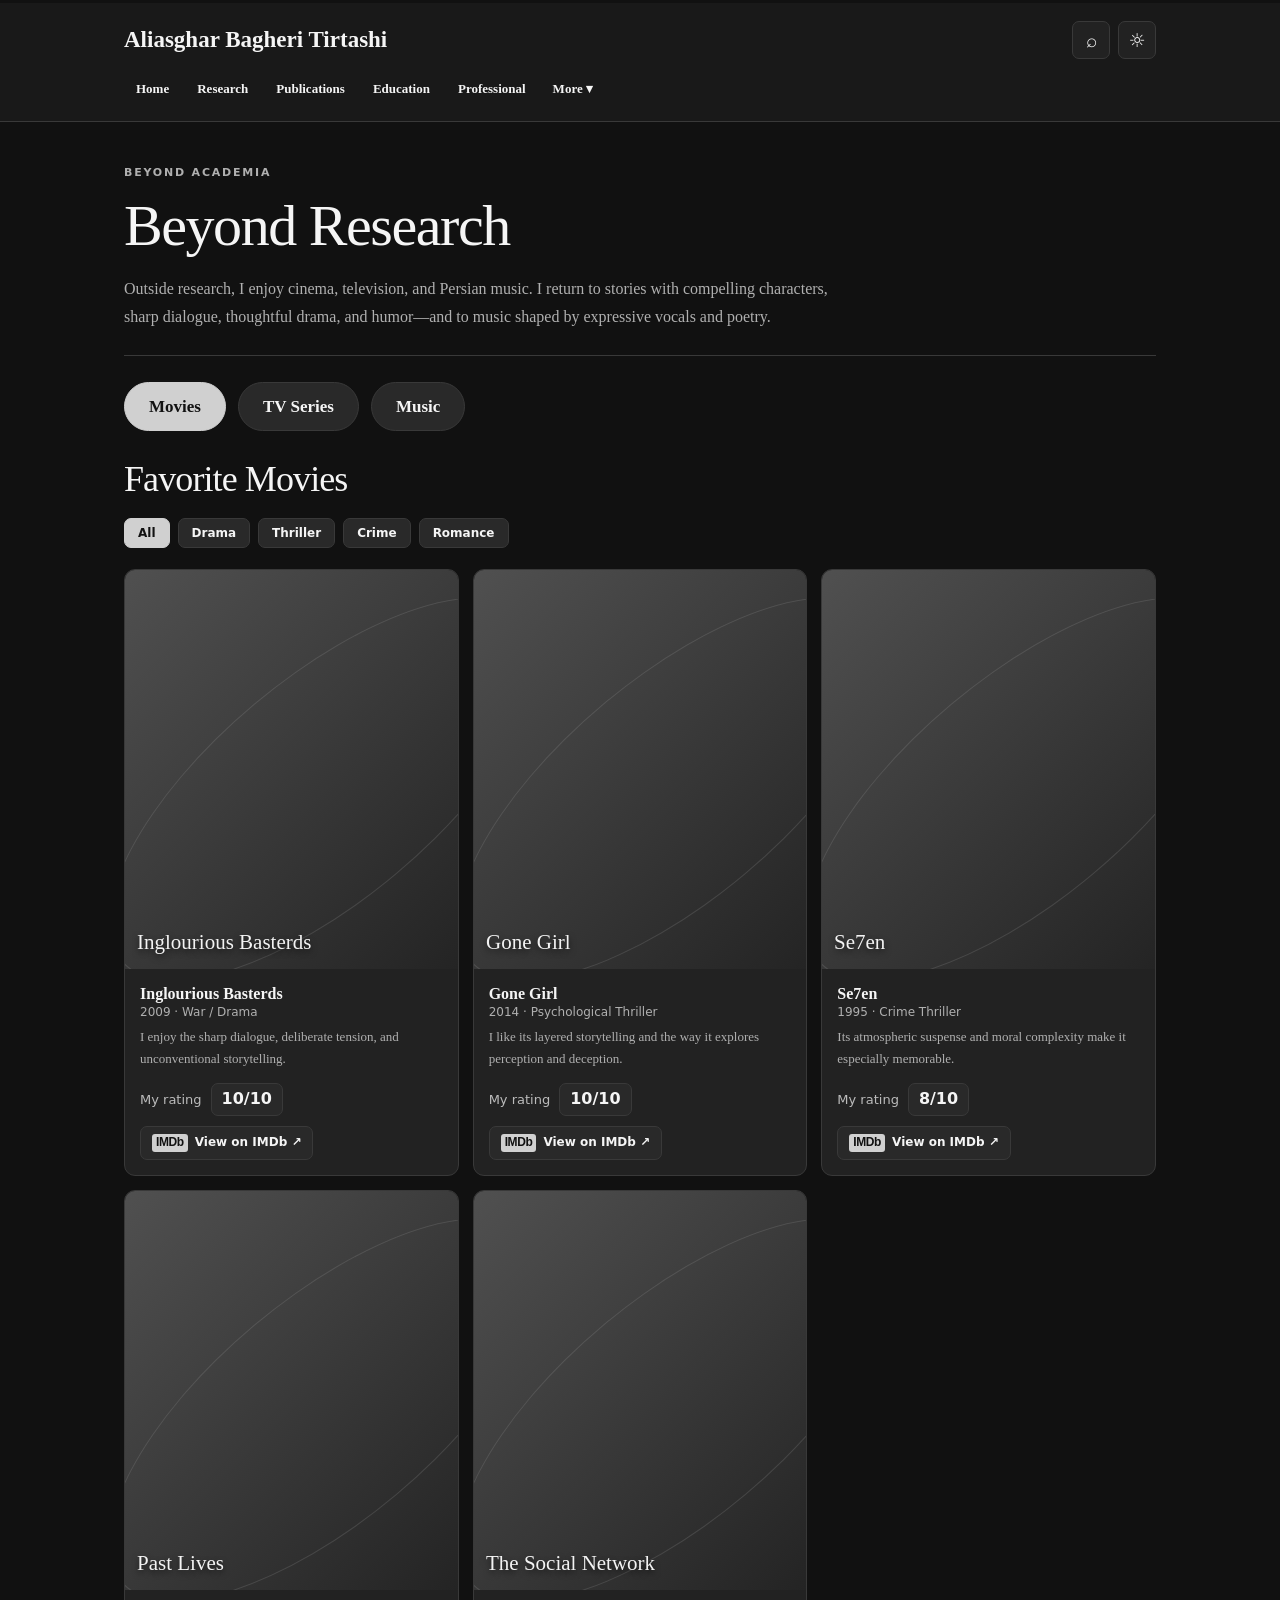
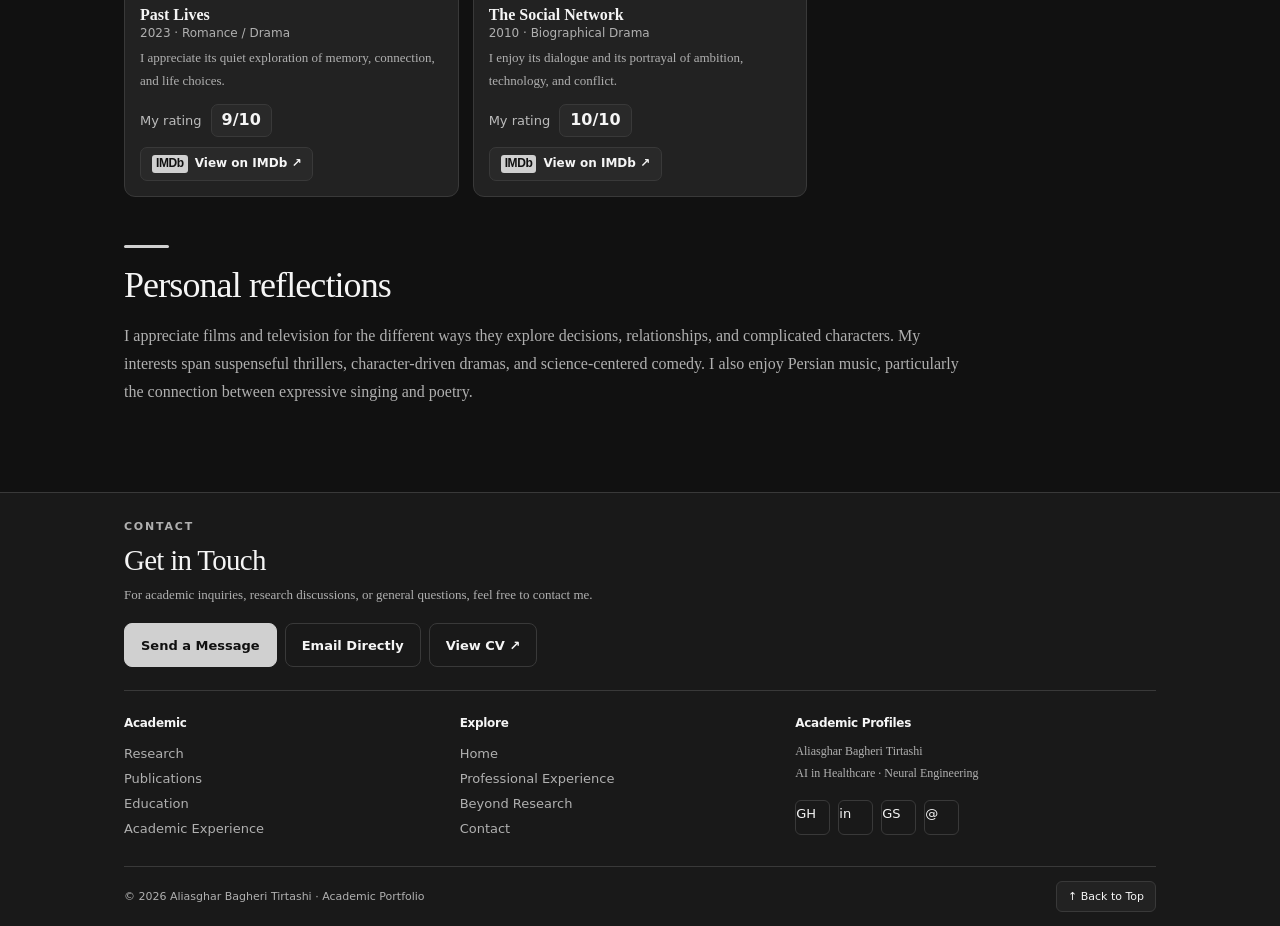
==== commit 52196b9a: "Add files via upload" ====
--- a/beyond.html
+++ b/beyond.html
@@ -1,3 +1,3 @@
 <!DOCTYPE html>
 
-<html lang="en"><head><link href="https://wsrv.nl" rel="preconnect"/><meta charset="utf-8"/><meta content="width=device-width,initial-scale=1" name="viewport"/><meta content="#111111" name="theme-color"/><meta content="Favorite movies, television series, and Persian music artists of Aliasghar Bagheri Tirtashi." name="description"/><meta content="Beyond Research | Aliasghar Bagheri Tirtashi" property="og:title"/><meta content="Favorite movies, television series, and Persian music artists of Aliasghar Bagheri Tirtashi." property="og:description"/><meta content="website" property="og:type"/><title>Beyond Research | Aliasghar Bagheri Tirtashi</title><link href="style.css" rel="stylesheet"/><script defer="" src="site.js"></script><link href="https://aliasgharbagheri.com/beyond.html" rel="canonical"/><meta content="dark light" name="color-scheme"/><meta content="dark light" name="color-scheme"/></head><body class="portfolio-site"><div aria-hidden="true" class="reading-progress"></div><header class="site-header"><div class="shell"><div class="brandbar"><a class="brand" href="index.html"><span>Aliasghar Bagheri Tirtashi</span></a><div class="header-controls"><button aria-controls="site-search-panel" aria-expanded="false" aria-label="Search website" class="utility-button search-toggle" title="Search the website" type="button">⌕</button><button aria-label="Switch to Soft Silver light reading mode" class="utility-button theme-toggle" title="Light reading mode" type="button">☼</button></div><div class="header-actions"><button aria-label="Search the website" class="header-tool search-trigger" title="Search all pages" type="button">⌕</button><button aria-label="Switch to Soft Silver light reading mode" class="header-tool theme-trigger" title="Toggle light reading mode" type="button">☼</button><button aria-controls="primary-nav" aria-expanded="false" class="menu-toggle" type="button">☰ Menu</button></div></div><nav aria-label="Main navigation" class="nav" id="primary-nav"><a class="nav-link" href="index.html">Home</a><a class="nav-link" href="projects.html">Research</a><a class="nav-link" href="publications.html">Publications</a><a class="nav-link" href="education.html">Education</a><a class="nav-link" href="professional.html">Professional</a><div class="more-menu"><button aria-controls="more-dropdown" aria-expanded="false" class="more-trigger more-current more-current" type="button">More ▾</button><div class="more-dropdown" id="more-dropdown"><a class="nav-link" href="experience.html">Academic Experience</a><a aria-current="page" class="nav-link" href="beyond.html">Beyond Research</a><a class="nav-link" href="contact.html">Contact</a></div></div></nav><div class="site-search" hidden="" id="site-search" role="search"><div class="site-search-row"><label class="sr-only" for="site-search-input">Search this academic website</label><input autocomplete="off" id="site-search-input" placeholder="Search EEG, publications, skills, Peekage…" type="search"/><button aria-label="Close search" class="search-dismiss" type="button">×</button></div><div aria-live="polite" class="site-search-results" id="site-search-results"><p>Search topics across all eight pages.</p></div></div></div><div class="site-search-panel" hidden="" id="site-search-panel"><div class="shell"><div class="search-field"><label class="sr-only" for="site-search-input">Search the website</label><input autocomplete="off" id="site-search-input" placeholder="Search EEG, cross-attention, skills, publications…" type="search"/><button aria-label="Close search" class="search-close utility-button" type="button">×</button></div><div aria-live="polite" class="site-search-results" role="region"><p>Search publications, research, skills and pages.</p></div></div></div></header><main class="shell" id="main-content"><div class="head"><div class="eyebrow">Beyond academia</div><h1>Beyond Research</h1><p>Outside research, I enjoy cinema, television, and Persian music. I return to stories with compelling characters, sharp dialogue, thoughtful drama, and humor—and to music shaped by expressive vocals and poetry.</p></div><section aria-label="Featured favorite" class="featured-favorite"><div class="eyebrow">Featured favorite</div><h2 id="selected-feature-title">Not selected yet</h2><p id="selected-feature-note">You can select a title or artist to see how a featured favorite would appear.</p></section><div aria-label="Beyond Research categories" class="gallery-tabs" role="tablist"><button aria-controls="gallery-movies" aria-selected="true" class="gallery-tab selected" id="tab-movies" role="tab" type="button">Movies</button><button aria-controls="gallery-series" aria-selected="false" class="gallery-tab" id="tab-series" role="tab" type="button">TV Series</button><button aria-controls="gallery-music" aria-selected="false" class="gallery-tab" id="tab-music" role="tab" type="button">Music</button></div><section aria-labelledby="tab-movies" class="gallery-panel" id="gallery-movies" role="tabpanel"><h2>Favorite Movies</h2><div aria-label="Filter movies by genre" class="genre-filter" data-filter-for="gallery-movies" role="group"></div><div class="media-grid"><article class="media-card" data-genres="Drama,Thriller"><div class="poster"><img alt="Promotional poster for Inglourious Basterds" data-original="https://akns-images.eonline.com/eol_images/Entire_Site/2019720/rs_634x1024-190820151318-634-inglorious-basterds-movie-poster-me-82019.jpg?crop=776%3A1254%3Bcenter%2Ctop&amp;fit=around%7C776%3A1254&amp;output-quality=90" decoding="async" fetchpriority="high" height="408" loading="eager" onerror="if(!this.dataset.triedOriginal){this.dataset.triedOriginal='1';this.src=this.dataset.original;}else{this.style.display='none';this.parentElement.classList.add('poster-unavailable')}" referrerpolicy="no-referrer" src="https://wsrv.nl/?url=https%3A%2F%2Fakns-images.eonline.com%2Feol_images%2FEntire_Site%2F2019720%2Frs_634x1024-190820151318-634-inglorious-basterds-movie-poster-me-82019.jpg%3Fcrop%3D776%253A1254%253Bcenter%252Ctop%26fit%3Daround%257C776%253A1254%26output-quality%3D90&amp;w=340&amp;h=408&amp;fit=cover&amp;output=webp&amp;q=68" width="340"/><span>Inglourious Basterds</span><a aria-label="Open Inglourious Basterds on IMDb (new tab)" class="poster-link" href="https://www.imdb.com/title/tt0361748/" rel="noopener noreferrer" target="_blank"></a></div><div class="media-info"><strong>Inglourious Basterds</strong><small>2009 · War / Drama</small><p>I enjoy the sharp dialogue, deliberate tension, and unconventional storytelling.</p><div aria-label="My personal rating for Inglourious Basterds: 10 out of 10" class="personal-rating"><span class="rating-label">My rating</span><strong class="rating-score">10/10</strong></div><a aria-label="View Inglourious Basterds on IMDb" class="external-media-link imdb-link" href="https://www.imdb.com/title/tt0361748/" rel="noopener noreferrer" target="_blank"><span class="imdb-mark">IMDb</span><span>View on IMDb ↗</span></a><button class="feature-choice" data-feature="Inglourious Basterds" data-kind="Movie" type="button">☆ Feature</button></div></article><article class="media-card" data-genres="Drama,Thriller"><div class="poster"><img alt="Promotional poster for Gone Girl" data-original="https://famousmovieposters.co.uk/cdn/shop/files/Gone_Girl_Original_Movie_Poster_-min_9aa16580-7973-4b15-ad54-f6dbb76b4f25.jpg?v=1746468134" decoding="async" fetchpriority="low" height="408" loading="eager" onerror="if(!this.dataset.triedOriginal){this.dataset.triedOriginal='1';this.src=this.dataset.original;}else{this.style.display='none';this.parentElement.classList.add('poster-unavailable')}" referrerpolicy="no-referrer" src="https://wsrv.nl/?url=https%3A%2F%2Ffamousmovieposters.co.uk%2Fcdn%2Fshop%2Ffiles%2FGone_Girl_Original_Movie_Poster_-min_9aa16580-7973-4b15-ad54-f6dbb76b4f25.jpg%3Fv%3D1746468134&amp;w=340&amp;h=408&amp;fit=cover&amp;output=webp&amp;q=68" width="340"/><span>Gone Girl</span><a aria-label="Open Gone Girl on IMDb (new tab)" class="poster-link" href="https://www.imdb.com/title/tt2267998/" rel="noopener noreferrer" target="_blank"></a></div><div class="media-info"><strong>Gone Girl</strong><small>2014 · Psychological Thriller</small><p>I like its layered storytelling and the way it explores perception and deception.</p><div aria-label="My personal rating for Gone Girl: 10 out of 10" class="personal-rating"><span class="rating-label">My rating</span><strong class="rating-score">10/10</strong></div><a aria-label="View Gone Girl on IMDb" class="external-media-link imdb-link" href="https://www.imdb.com/title/tt2267998/" rel="noopener noreferrer" target="_blank"><span class="imdb-mark">IMDb</span><span>View on IMDb ↗</span></a><button class="feature-choice" data-feature="Gone Girl" data-kind="Movie" type="button">☆ Feature</button></div></article><article class="media-card" data-genres="Crime,Thriller"><div class="poster"><img alt="Promotional poster for Se7en" data-original="https://i.ebayimg.com/images/g/ThEAAOSw~vxlddBr/s-l1200.jpg" decoding="async" fetchpriority="low" height="408" loading="eager" onerror="if(!this.dataset.triedOriginal){this.dataset.triedOriginal='1';this.src=this.dataset.original;}else{this.style.display='none';this.parentElement.classList.add('poster-unavailable')}" referrerpolicy="no-referrer" src="https://wsrv.nl/?url=https%3A%2F%2Fi.ebayimg.com%2Fimages%2Fg%2FThEAAOSw~vxlddBr%2Fs-l1200.jpg&amp;w=340&amp;h=408&amp;fit=cover&amp;output=webp&amp;q=68" width="340"/><span>Se7en</span><a aria-label="Open Se7en on IMDb (new tab)" class="poster-link" href="https://www.imdb.com/title/tt0114369/" rel="noopener noreferrer" target="_blank"></a></div><div class="media-info"><strong>Se7en</strong><small>1995 · Crime Thriller</small><p>Its atmospheric suspense and moral complexity make it especially memorable.</p><div aria-label="My personal rating for Se7en: 8 out of 10" class="personal-rating"><span class="rating-label">My rating</span><strong class="rating-score">8/10</strong></div><a aria-label="View Se7en on IMDb" class="external-media-link imdb-link" href="https://www.imdb.com/title/tt0114369/" rel="noopener noreferrer" target="_blank"><span class="imdb-mark">IMDb</span><span>View on IMDb ↗</span></a><button class="feature-choice" data-feature="Se7en" data-kind="Movie" type="button">☆ Feature</button></div></article><article class="media-card" data-genres="Drama,Romance"><div class="poster"><img alt="Promotional poster for Past Lives" data-original="https://dx35vtwkllhj9.cloudfront.net/a24films/past-lives/images/regions/us/onesheet.jpg" decoding="async" fetchpriority="low" height="408" loading="lazy" onerror="if(!this.dataset.triedOriginal){this.dataset.triedOriginal='1';this.src=this.dataset.original;}else{this.style.display='none';this.parentElement.classList.add('poster-unavailable')}" referrerpolicy="no-referrer" src="https://wsrv.nl/?url=https%3A%2F%2Fdx35vtwkllhj9.cloudfront.net%2Fa24films%2Fpast-lives%2Fimages%2Fregions%2Fus%2Fonesheet.jpg&amp;w=340&amp;h=408&amp;fit=cover&amp;output=webp&amp;q=68" width="340"/><span>Past Lives</span><a aria-label="Open Past Lives on IMDb (new tab)" class="poster-link" href="https://www.imdb.com/title/tt13238346/" rel="noopener noreferrer" target="_blank"></a></div><div class="media-info"><strong>Past Lives</strong><small>2023 · Romance / Drama</small><p>I appreciate its quiet exploration of memory, connection, and life choices.</p><div aria-label="My personal rating for Past Lives: 9 out of 10" class="personal-rating"><span class="rating-label">My rating</span><strong class="rating-score">9/10</strong></div><a aria-label="View Past Lives on IMDb" class="external-media-link imdb-link" href="https://www.imdb.com/title/tt13238346/" rel="noopener noreferrer" target="_blank"><span class="imdb-mark">IMDb</span><span>View on IMDb ↗</span></a><button class="feature-choice" data-feature="Past Lives" data-kind="Movie" type="button">☆ Feature</button></div></article><article class="media-card" data-genres="Drama"><div class="poster"><img alt="Promotional poster for The Social Network" data-original="https://m.media-amazon.com/images/M/MV5BOWQ5MDBjNTQtZWFmYS00YzQ0LWFjOWQtODJhMGY2Y2JiNzBjXkEyXkFqcGc%40._V1_.jpg" decoding="async" fetchpriority="low" height="408" loading="lazy" onerror="if(!this.dataset.triedOriginal){this.dataset.triedOriginal='1';this.src=this.dataset.original;}else{this.style.display='none';this.parentElement.classList.add('poster-unavailable')}" referrerpolicy="no-referrer" src="https://wsrv.nl/?url=https%3A%2F%2Fm.media-amazon.com%2Fimages%2FM%2FMV5BOWQ5MDBjNTQtZWFmYS00YzQ0LWFjOWQtODJhMGY2Y2JiNzBjXkEyXkFqcGc%2540._V1_.jpg&amp;w=340&amp;h=408&amp;fit=cover&amp;output=webp&amp;q=68" width="340"/><span>The Social Network</span><a aria-label="Open The Social Network on IMDb (new tab)" class="poster-link" href="https://www.imdb.com/title/tt1285016/" rel="noopener noreferrer" target="_blank"></a></div><div class="media-info"><strong>The Social Network</strong><small>2010 · Biographical Drama</small><p>I enjoy its dialogue and its portrayal of ambition, technology, and conflict.</p><div aria-label="My personal rating for The Social Network: 10 out of 10" class="personal-rating"><span class="rating-label">My rating</span><strong class="rating-score">10/10</strong></div><a aria-label="View The Social Network on IMDb" class="external-media-link imdb-link" href="https://www.imdb.com/title/tt1285016/" rel="noopener noreferrer" target="_blank"><span class="imdb-mark">IMDb</span><span>View on IMDb ↗</span></a><button class="feature-choice" data-feature="The Social Network" data-kind="Movie" type="button">☆ Feature</button></div></article></div></section><section aria-labelledby="tab-series" class="gallery-panel section" hidden="" id="gallery-series" role="tabpanel"><div class="rule"></div><h2>Favorite TV Series</h2><div aria-label="Filter TV series by genre" class="genre-filter" data-filter-for="gallery-series" role="group"></div><div class="media-grid"><article class="media-card" data-genres="Comedy"><div class="poster"><img alt="Promotional poster for The Big Bang Theory" data-original="https://media.posterstore.com/site_images/68631d210b074212f55c844f_1999660319_WB0081-5.jpg" decoding="async" fetchpriority="low" height="408" loading="lazy" onerror="if(!this.dataset.triedOriginal){this.dataset.triedOriginal='1';this.src=this.dataset.original;}else{this.style.display='none';this.parentElement.classList.add('poster-unavailable')}" referrerpolicy="no-referrer" src="https://wsrv.nl/?url=https%3A%2F%2Fmedia.posterstore.com%2Fsite_images%2F68631d210b074212f55c844f_1999660319_WB0081-5.jpg&amp;w=340&amp;h=408&amp;fit=cover&amp;output=webp&amp;q=68" width="340"/><span>The Big Bang Theory</span><a aria-label="Open The Big Bang Theory on IMDb (new tab)" class="poster-link" href="https://www.imdb.com/title/tt0898266/" rel="noopener noreferrer" target="_blank"></a></div><div class="media-info"><strong>The Big Bang Theory</strong><small>Comedy</small><p>I enjoy the mix of scientific culture, friendship, and comedy.</p><div aria-label="My personal rating for The Big Bang Theory: 10 out of 10" class="personal-rating"><span class="rating-label">My rating</span><strong class="rating-score">10/10</strong></div><a aria-label="View The Big Bang Theory on IMDb" class="external-media-link imdb-link" href="https://www.imdb.com/title/tt0898266/" rel="noopener noreferrer" target="_blank"><span class="imdb-mark">IMDb</span><span>View on IMDb ↗</span></a><button class="feature-choice" data-feature="The Big Bang Theory" data-kind="TV series" type="button">☆ Feature</button></div></article><article class="media-card" data-genres="Comedy,Drama"><div class="poster"><img alt="Promotional poster for Young Sheldon" data-original="https://www.impawards.com/tv/posters/young_sheldon_xlg.jpg" decoding="async" fetchpriority="low" height="408" loading="lazy" onerror="if(!this.dataset.triedOriginal){this.dataset.triedOriginal='1';this.src=this.dataset.original;}else{this.style.display='none';this.parentElement.classList.add('poster-unavailable')}" referrerpolicy="no-referrer" src="https://wsrv.nl/?url=https%3A%2F%2Fwww.impawards.com%2Ftv%2Fposters%2Fyoung_sheldon_xlg.jpg&amp;w=340&amp;h=408&amp;fit=cover&amp;output=webp&amp;q=68" width="340"/><span>Young Sheldon</span><a aria-label="Open Young Sheldon on IMDb (new tab)" class="poster-link" href="https://www.imdb.com/title/tt6226232/" rel="noopener noreferrer" target="_blank"></a></div><div class="media-info"><strong>Young Sheldon</strong><small>Comedy-drama</small><p>I like its warm, character-driven perspective on family and growing up.</p><div aria-label="My personal rating for Young Sheldon: 8 out of 10" class="personal-rating"><span class="rating-label">My rating</span><strong class="rating-score">8/10</strong></div><a aria-label="View Young Sheldon on IMDb" class="external-media-link imdb-link" href="https://www.imdb.com/title/tt6226232/" rel="noopener noreferrer" target="_blank"><span class="imdb-mark">IMDb</span><span>View on IMDb ↗</span></a><button class="feature-choice" data-feature="Young Sheldon" data-kind="TV series" type="button">☆ Feature</button></div></article><article class="media-card" data-genres="Crime,Drama"><div class="poster"><img alt="Promotional poster for Sherlock" data-original="https://d17w4eeuz4ndfn.cloudfront.net/image/images/cms-assets/ardplus-studiohamburg/Sherlock-studiohamburg-Sherlock/Sherlock-studiohamburg-Sherlock-artwork_vertical-de-DE.jpg" decoding="async" fetchpriority="low" height="408" loading="lazy" onerror="if(!this.dataset.triedOriginal){this.dataset.triedOriginal='1';this.src=this.dataset.original;}else{this.style.display='none';this.parentElement.classList.add('poster-unavailable')}" referrerpolicy="no-referrer" src="https://wsrv.nl/?url=https%3A%2F%2Fd17w4eeuz4ndfn.cloudfront.net%2Fimage%2Fimages%2Fcms-assets%2Fardplus-studiohamburg%2FSherlock-studiohamburg-Sherlock%2FSherlock-studiohamburg-Sherlock-artwork_vertical-de-DE.jpg&amp;w=340&amp;h=408&amp;fit=cover&amp;output=webp&amp;q=68" width="340"/><span>Sherlock</span><a aria-label="Open Sherlock on IMDb (new tab)" class="poster-link" href="https://www.imdb.com/title/tt1475582/" rel="noopener noreferrer" target="_blank"></a></div><div class="media-info"><strong>Sherlock</strong><small>Mystery</small><p>I enjoy the clever deductions, intense mysteries, and sharp dialogue.</p><div aria-label="My personal rating for Sherlock: 9 out of 10" class="personal-rating"><span class="rating-label">My rating</span><strong class="rating-score">9/10</strong></div><a aria-label="View Sherlock on IMDb" class="external-media-link imdb-link" href="https://www.imdb.com/title/tt1475582/" rel="noopener noreferrer" target="_blank"><span class="imdb-mark">IMDb</span><span>View on IMDb ↗</span></a><button class="feature-choice" data-feature="Sherlock" data-kind="TV series" type="button">☆ Feature</button></div></article><article class="media-card" data-genres="Comedy,Romance"><div class="poster"><img alt="Promotional poster for How I Met Your Mother" data-original="https://img-s3.onedio.com/id-6985e12e285f633a9251a708/rev-0/w-900/h-1350/f-jpg/s-9b0bad9b0bd000c327fd9cde2cd026f631422cfa.jpg" decoding="async" fetchpriority="low" height="408" loading="lazy" onerror="if(!this.dataset.triedOriginal){this.dataset.triedOriginal='1';this.src=this.dataset.original;}else{this.style.display='none';this.parentElement.classList.add('poster-unavailable')}" referrerpolicy="no-referrer" src="https://wsrv.nl/?url=https%3A%2F%2Fimg-s3.onedio.com%2Fid-6985e12e285f633a9251a708%2Frev-0%2Fw-900%2Fh-1350%2Ff-jpg%2Fs-9b0bad9b0bd000c327fd9cde2cd026f631422cfa.jpg&amp;w=340&amp;h=408&amp;fit=cover&amp;output=webp&amp;q=68" width="340"/><span>How I Met Your Mother</span><a aria-label="Open How I Met Your Mother on IMDb (new tab)" class="poster-link" href="https://www.imdb.com/title/tt0460649/" rel="noopener noreferrer" target="_blank"></a></div><div class="media-info"><strong>How I Met Your Mother</strong><small>Sitcom</small><p>I like its humor and its focus on friendship and relationships.</p><div aria-label="My personal rating for How I Met Your Mother: 8 out of 10" class="personal-rating"><span class="rating-label">My rating</span><strong class="rating-score">8/10</strong></div><a aria-label="View How I Met Your Mother on IMDb" class="external-media-link imdb-link" href="https://www.imdb.com/title/tt0460649/" rel="noopener noreferrer" target="_blank"><span class="imdb-mark">IMDb</span><span>View on IMDb ↗</span></a><button class="feature-choice" data-feature="How I Met Your Mother" data-kind="TV series" type="button">☆ Feature</button></div></article><article class="media-card" data-genres="Crime,Thriller"><div class="poster"><img alt="Promotional poster for Dexter" data-original="https://image.tmdb.org/t/p/original/rwyLcn3S8Yhl882D4cvoRZq3Q04.jpg" decoding="async" fetchpriority="low" height="408" loading="lazy" onerror="if(!this.dataset.triedOriginal){this.dataset.triedOriginal='1';this.src=this.dataset.original;}else{this.style.display='none';this.parentElement.classList.add('poster-unavailable')}" referrerpolicy="no-referrer" src="https://image.tmdb.org/t/p/w342/rwyLcn3S8Yhl882D4cvoRZq3Q04.jpg" width="340"/><span>Dexter</span><a aria-label="Open Dexter on IMDb (new tab)" class="poster-link" href="https://www.imdb.com/title/tt0773262/" rel="noopener noreferrer" target="_blank"></a></div><div class="media-info"><strong>Dexter</strong><small>Crime thriller</small><p>I enjoy the psychological tension and moral dilemmas.</p><div aria-label="My personal rating for Dexter: 9 out of 10" class="personal-rating"><span class="rating-label">My rating</span><strong class="rating-score">9/10</strong></div><a aria-label="View Dexter on IMDb" class="external-media-link imdb-link" href="https://www.imdb.com/title/tt0773262/" rel="noopener noreferrer" target="_blank"><span class="imdb-mark">IMDb</span><span>View on IMDb ↗</span></a><button class="feature-choice" data-feature="Dexter" data-kind="TV series" type="button">☆ Feature</button></div></article><article class="media-card" data-genres="Comedy,Drama"><div class="poster"><img alt="Promotional poster for Shrinking" data-original="https://m.media-amazon.com/images/M/MV5BMDczOGE2YzktM2YzYS00MDE0LTkyNDAtNjcxZTJiNGI5NjNiXkEyXkFqcGc%40._V1_.jpg" decoding="async" fetchpriority="low" height="408" loading="lazy" onerror="if(!this.dataset.triedOriginal){this.dataset.triedOriginal='1';this.src=this.dataset.original;}else{this.style.display='none';this.parentElement.classList.add('poster-unavailable')}" referrerpolicy="no-referrer" src="https://wsrv.nl/?url=https%3A%2F%2Fm.media-amazon.com%2Fimages%2FM%2FMV5BMDczOGE2YzktM2YzYS00MDE0LTkyNDAtNjcxZTJiNGI5NjNiXkEyXkFqcGc%2540._V1_.jpg&amp;w=340&amp;h=408&amp;fit=cover&amp;output=webp&amp;q=68" width="340"/><span>Shrinking</span><a aria-label="Open Shrinking on IMDb (new tab)" class="poster-link" href="https://www.imdb.com/title/tt15677150/" rel="noopener noreferrer" target="_blank"></a></div><div class="media-info"><strong>Shrinking</strong><small>Comedy-drama</small><p>I appreciate its balance of humor, grief, and human connection.</p><div aria-label="My personal rating for Shrinking: 8 out of 10" class="personal-rating"><span class="rating-label">My rating</span><strong class="rating-score">8/10</strong></div><a aria-label="View Shrinking on IMDb" class="external-media-link imdb-link" href="https://www.imdb.com/title/tt15677150/" rel="noopener noreferrer" target="_blank"><span class="imdb-mark">IMDb</span><span>View on IMDb ↗</span></a><button class="feature-choice" data-feature="Shrinking" data-kind="TV series" type="button">☆ Feature</button></div></article></div></section><section aria-labelledby="tab-music" class="gallery-panel section" hidden="" id="gallery-music" role="tabpanel"><div class="rule"></div><h2>Music I Enjoy</h2><div class="grid2"><article class="card artist reveal-card"><div aria-hidden="true" class="artist-icon"><img alt="Homayoun Shajarian performing at Milad Tower" decoding="async" height="94" loading="lazy" onerror="this.hidden=true;this.parentElement.classList.add('artist-image-unavailable');this.parentElement.setAttribute('aria-label','Artist photo unavailable')" referrerpolicy="no-referrer" src="https://thumb.wikimedia.org/wikipedia/commons/thumb/2/2f/Homayoun_Shajarian_in_Milad_Tower.jpg/250px-Homayoun_Shajarian_in_Milad_Tower.jpg" width="92"/></div><div><h3>Homayoun Shajarian</h3><p>I appreciate his expressive voice and connection to Persian classical music.</p><a aria-label="Listen to Homayoun Shajarian on Spotify" class="external-media-link spotify-link" href="https://open.spotify.com/artist/5Uj3HYkiz1cn32IPHMqhOy" rel="noopener noreferrer" target="_blank"><svg aria-hidden="true" focusable="false" height="19" viewbox="0 0 24 24" width="19"><circle cx="12" cy="12" fill="#1DB954" r="11"></circle><path d="M5.8 9c4.5-1.3 9.6-.8 13.1 1.3M6.6 12.2c4-1.1 8.5-.5 11.5 1.2M7.5 15.3c3.3-.9 7.1-.4 9.6 1" fill="none" stroke="#0D1712" stroke-linecap="round" stroke-width="1.7"></path></svg><span>Listen on Spotify ↗</span></a><button class="feature-choice" data-feature="Homayoun Shajarian" data-kind="Music artist" type="button">☆ Feature</button></div></article><article class="card artist reveal-card"><div aria-hidden="true" class="artist-icon"><img alt="Arman Garshasbi, singer of Chaartaar, performing" decoding="async" height="94" loading="lazy" onerror="this.hidden=true;this.parentElement.classList.add('artist-image-unavailable');this.parentElement.setAttribute('aria-label','Artist photo unavailable')" referrerpolicy="no-referrer" src="https://thumb.wikimedia.org/wikipedia/commons/thumb/8/85/Chaartaar_group.jpg/330px-Chaartaar_group.jpg" width="92"/></div><div><h3>Arman Garshasbi</h3><p>I enjoy his emotionally resonant contemporary Persian music.</p><a aria-label="Listen to Arman Garshasbi on Spotify" class="external-media-link spotify-link" href="https://open.spotify.com/artist/0uflfugw296mhMBzbxvGaG" rel="noopener noreferrer" target="_blank"><svg aria-hidden="true" focusable="false" height="19" viewbox="0 0 24 24" width="19"><circle cx="12" cy="12" fill="#1DB954" r="11"></circle><path d="M5.8 9c4.5-1.3 9.6-.8 13.1 1.3M6.6 12.2c4-1.1 8.5-.5 11.5 1.2M7.5 15.3c3.3-.9 7.1-.4 9.6 1" fill="none" stroke="#0D1712" stroke-linecap="round" stroke-width="1.7"></path></svg><span>Listen on Spotify ↗</span></a><button class="feature-choice" data-feature="Arman Garshasbi" data-kind="Music artist" type="button">☆ Feature</button></div></article><article class="card artist reveal-card"><div aria-hidden="true" class="artist-icon"><img alt="Alireza Ghorbani performing on stage" decoding="async" height="94" loading="lazy" onerror="this.hidden=true;this.parentElement.classList.add('artist-image-unavailable');this.parentElement.setAttribute('aria-label','Artist photo unavailable')" referrerpolicy="no-referrer" src="https://thumb.wikimedia.org/wikipedia/commons/thumb/6/68/Alireza_Ghorbani.jpg/250px-Alireza_Ghorbani.jpg" width="92"/></div><div><h3>Alireza Ghorbani</h3><p>I admire the poetry and elegance of his vocal performances.</p><a aria-label="Listen to Alireza Ghorbani on Spotify" class="external-media-link spotify-link" href="https://open.spotify.com/artist/5tJdqzQYWhaBSWzGVhqGUX" rel="noopener noreferrer" target="_blank"><svg aria-hidden="true" focusable="false" height="19" viewbox="0 0 24 24" width="19"><circle cx="12" cy="12" fill="#1DB954" r="11"></circle><path d="M5.8 9c4.5-1.3 9.6-.8 13.1 1.3M6.6 12.2c4-1.1 8.5-.5 11.5 1.2M7.5 15.3c3.3-.9 7.1-.4 9.6 1" fill="none" stroke="#0D1712" stroke-linecap="round" stroke-width="1.7"></path></svg><span>Listen on Spotify ↗</span></a><button class="feature-choice" data-feature="Alireza Ghorbani" data-kind="Music artist" type="button">☆ Feature</button></div></article></div><p class="section-note">Poster imagery is loaded from third-party sources for personal commentary. Posters are owned by their respective rights holders; if an image is unavailable, a styled title card is shown.</p><p class="artist-credits section-note">Photo credits: <a href="https://commons.wikimedia.org/wiki/File:Homayoun_Shajarian_in_Milad_Tower.jpg" rel="noopener noreferrer" target="_blank">Homayoun Shajarian — Mohammad Hassanzadeh / Tasnim News Agency</a> (<a href="https://creativecommons.org/licenses/by/4.0/" rel="noopener noreferrer" target="_blank">CC BY 4.0</a>) · <a href="https://commons.wikimedia.org/wiki/File:Chaartaar_group.jpg" rel="noopener noreferrer" target="_blank">Arman Garshasbi — Emad Nemati</a> (<a href="https://creativecommons.org/licenses/by-sa/4.0/" rel="noopener noreferrer" target="_blank">CC BY-SA 4.0</a>) · <a href="https://commons.wikimedia.org/wiki/File:Alireza_Ghorbani.jpg" rel="noopener noreferrer" target="_blank">Alireza Ghorbani — Mehdi Bolourian / Fars Media Corporation</a> (<a href="https://creativecommons.org/licenses/by/4.0/" rel="noopener noreferrer" target="_blank">CC BY 4.0</a>)</p></section><section class="section reflection"><div class="rule"></div><h2>Personal reflections</h2><p>I appreciate films and television for the different ways they explore decisions, relationships, and complicated characters. My interests span suspenseful thrillers, character-driven dramas, and science-centered comedy. I also enjoy Persian music, particularly the connection between expressive singing and poetry.</p></section></main><footer class="footer advanced-footer"><div class="shell footer-inner"><div class="footer-cta"><div><div class="eyebrow">CONTACT</div><h2>Get in Touch</h2><p>For academic inquiries, research discussions, or general questions, feel free to contact me.</p></div><div class="footer-cta-actions"><a class="btn primary" href="contact.html#contact-form">Send a Message</a><a class="btn" href="mailto:aliasghar.bagheri79@sharif.edu">Email Directly</a><a class="btn" href="CV.pdf" rel="noopener" target="_blank">View CV ↗</a></div></div><div class="footer-columns"><div><h3>Academic</h3><a href="projects.html">Research</a><a href="publications.html">Publications</a><a href="education.html">Education</a><a href="experience.html">Academic Experience</a></div><div><h3>Explore</h3><a href="index.html">Home</a><a href="professional.html">Professional Experience</a><a href="beyond.html">Beyond Research</a><a href="contact.html">Contact</a></div><div><h3>Academic Profiles</h3><p>Aliasghar Bagheri Tirtashi<br/>AI in Healthcare · Neural Engineering</p><div class="footer-social"><a aria-label="GitHub profile" href="https://github.com/aliasgharbagheri2079" rel="noopener noreferrer" target="_blank" title="GitHub">GH</a><a aria-label="LinkedIn profile" href="https://www.linkedin.com/in/aliasghar-bagheri/" rel="noopener noreferrer" target="_blank" title="LinkedIn">in</a><a aria-label="Google Scholar profile" href="https://scholar.google.com/citations?user=hEYMCQ0AAAAJ&amp;hl=en" rel="noopener noreferrer" target="_blank" title="Google Scholar">GS</a><a aria-label="Academic email" href="mailto:aliasghar.bagheri79@sharif.edu" title="Email">@</a></div></div></div><div class="footer-bottom"><small>© 2026 Aliasghar Bagheri Tirtashi · Academic Portfolio</small><button class="back-to-top" type="button">↑ Back to Top</button></div></div></footer></body></html>+<html lang="en"><head><link href="https://wsrv.nl" rel="preconnect"/><meta charset="utf-8"/><meta content="width=device-width,initial-scale=1" name="viewport"/><meta content="#111111" name="theme-color"/><meta content="Favorite movies, television series, and Persian music artists of Aliasghar Bagheri Tirtashi." name="description"/><meta content="Beyond Research | Aliasghar Bagheri Tirtashi" property="og:title"/><meta content="Favorite movies, television series, and Persian music artists of Aliasghar Bagheri Tirtashi." property="og:description"/><meta content="website" property="og:type"/><title>Beyond Research | Aliasghar Bagheri Tirtashi</title><link href="style.css" rel="stylesheet"/><script defer="" src="site.js"></script><link href="https://aliasgharbagheri.com/beyond.html" rel="canonical"/><meta content="dark light" name="color-scheme"/></head><body class="portfolio-site"><div aria-hidden="true" class="reading-progress"></div><header class="site-header"><div class="shell"><div class="brandbar"><a class="brand" href="index.html"><span>Aliasghar Bagheri Tirtashi</span></a><div class="header-actions"><button aria-label="Search the website" class="header-tool search-trigger" title="Search all pages" type="button">⌕</button><button aria-label="Switch to Soft Silver light reading mode" class="header-tool theme-trigger" title="Toggle light reading mode" type="button">☼</button><button aria-controls="primary-nav" aria-expanded="false" class="menu-toggle" type="button">☰ Menu</button></div></div><nav aria-label="Main navigation" class="nav" id="primary-nav"><a class="nav-link" href="index.html">Home</a><a class="nav-link" href="projects.html">Research</a><a class="nav-link" href="publications.html">Publications</a><a class="nav-link" href="education.html">Education</a><a class="nav-link" href="professional.html">Professional</a><div class="more-menu"><button aria-controls="more-dropdown" aria-expanded="false" class="more-trigger more-current" type="button">More ▾</button><div class="more-dropdown" id="more-dropdown"><a class="nav-link" href="experience.html">Academic Experience</a><a aria-current="page" class="nav-link" href="beyond.html">Beyond Research</a><a class="nav-link" href="contact.html">Contact</a></div></div></nav><div class="site-search" hidden="" id="site-search" role="search"><div class="site-search-row"><label class="sr-only" for="site-search-input">Search this academic website</label><input autocomplete="off" id="site-search-input" placeholder="Search EEG, publications, skills, Peekage…" type="search"/><button aria-label="Close search" class="search-dismiss" type="button">×</button></div><div aria-live="polite" class="site-search-results" id="site-search-results"><p>Search topics across all eight pages.</p></div></div></div></header><main class="shell" id="main-content"><div class="head"><div class="eyebrow">Beyond academia</div><h1>Beyond Research</h1><p>Outside research, I enjoy cinema, television, and Persian music. I return to stories with compelling characters, sharp dialogue, thoughtful drama, and humor—and to music shaped by expressive vocals and poetry.</p></div><div aria-label="Beyond Research categories" class="gallery-tabs" role="tablist"><button aria-controls="gallery-movies" aria-selected="true" class="gallery-tab selected" id="tab-movies" role="tab" type="button">Movies</button><button aria-controls="gallery-series" aria-selected="false" class="gallery-tab" id="tab-series" role="tab" type="button">TV Series</button><button aria-controls="gallery-music" aria-selected="false" class="gallery-tab" id="tab-music" role="tab" type="button">Music</button></div><section aria-labelledby="tab-movies" class="gallery-panel" id="gallery-movies" role="tabpanel"><h2>Favorite Movies</h2><div aria-label="Filter movies by genre" class="genre-filter" data-filter-for="gallery-movies" role="group"></div><div class="media-grid"><article class="media-card" data-genres="Drama,Thriller"><div class="poster"><img alt="Promotional poster for Inglourious Basterds" data-original="https://akns-images.eonline.com/eol_images/Entire_Site/2019720/rs_634x1024-190820151318-634-inglorious-basterds-movie-poster-me-82019.jpg?crop=776%3A1254%3Bcenter%2Ctop&amp;fit=around%7C776%3A1254&amp;output-quality=90" decoding="async" fetchpriority="high" height="408" loading="eager" onerror="if(!this.dataset.triedOriginal){this.dataset.triedOriginal='1';this.src=this.dataset.original;}else{this.style.display='none';this.parentElement.classList.add('poster-unavailable')}" referrerpolicy="no-referrer" src="https://wsrv.nl/?url=https%3A%2F%2Fakns-images.eonline.com%2Feol_images%2FEntire_Site%2F2019720%2Frs_634x1024-190820151318-634-inglorious-basterds-movie-poster-me-82019.jpg%3Fcrop%3D776%253A1254%253Bcenter%252Ctop%26fit%3Daround%257C776%253A1254%26output-quality%3D90&amp;w=340&amp;h=408&amp;fit=cover&amp;output=webp&amp;q=68" width="340"/><span>Inglourious Basterds</span><a aria-label="Open Inglourious Basterds on IMDb (new tab)" class="poster-link" href="https://www.imdb.com/title/tt0361748/" rel="noopener noreferrer" target="_blank"></a></div><div class="media-info"><strong>Inglourious Basterds</strong><small>2009 · War / Drama</small><p>I enjoy the sharp dialogue, deliberate tension, and unconventional storytelling.</p><div aria-label="My personal rating for Inglourious Basterds: 10 out of 10" class="personal-rating"><span class="rating-label">My rating</span><strong class="rating-score">10/10</strong></div><a aria-label="View Inglourious Basterds on IMDb" class="external-media-link imdb-link" href="https://www.imdb.com/title/tt0361748/" rel="noopener noreferrer" target="_blank"><span class="imdb-mark">IMDb</span><span>View on IMDb ↗</span></a></div></article><article class="media-card" data-genres="Drama,Thriller"><div class="poster"><img alt="Promotional poster for Gone Girl" data-original="https://famousmovieposters.co.uk/cdn/shop/files/Gone_Girl_Original_Movie_Poster_-min_9aa16580-7973-4b15-ad54-f6dbb76b4f25.jpg?v=1746468134" decoding="async" fetchpriority="low" height="408" loading="eager" onerror="if(!this.dataset.triedOriginal){this.dataset.triedOriginal='1';this.src=this.dataset.original;}else{this.style.display='none';this.parentElement.classList.add('poster-unavailable')}" referrerpolicy="no-referrer" src="https://wsrv.nl/?url=https%3A%2F%2Ffamousmovieposters.co.uk%2Fcdn%2Fshop%2Ffiles%2FGone_Girl_Original_Movie_Poster_-min_9aa16580-7973-4b15-ad54-f6dbb76b4f25.jpg%3Fv%3D1746468134&amp;w=340&amp;h=408&amp;fit=cover&amp;output=webp&amp;q=68" width="340"/><span>Gone Girl</span><a aria-label="Open Gone Girl on IMDb (new tab)" class="poster-link" href="https://www.imdb.com/title/tt2267998/" rel="noopener noreferrer" target="_blank"></a></div><div class="media-info"><strong>Gone Girl</strong><small>2014 · Psychological Thriller</small><p>I like its layered storytelling and the way it explores perception and deception.</p><div aria-label="My personal rating for Gone Girl: 10 out of 10" class="personal-rating"><span class="rating-label">My rating</span><strong class="rating-score">10/10</strong></div><a aria-label="View Gone Girl on IMDb" class="external-media-link imdb-link" href="https://www.imdb.com/title/tt2267998/" rel="noopener noreferrer" target="_blank"><span class="imdb-mark">IMDb</span><span>View on IMDb ↗</span></a></div></article><article class="media-card" data-genres="Crime,Thriller"><div class="poster"><img alt="Promotional poster for Se7en" data-original="https://i.ebayimg.com/images/g/ThEAAOSw~vxlddBr/s-l1200.jpg" decoding="async" fetchpriority="low" height="408" loading="eager" onerror="if(!this.dataset.triedOriginal){this.dataset.triedOriginal='1';this.src=this.dataset.original;}else{this.style.display='none';this.parentElement.classList.add('poster-unavailable')}" referrerpolicy="no-referrer" src="https://wsrv.nl/?url=https%3A%2F%2Fi.ebayimg.com%2Fimages%2Fg%2FThEAAOSw~vxlddBr%2Fs-l1200.jpg&amp;w=340&amp;h=408&amp;fit=cover&amp;output=webp&amp;q=68" width="340"/><span>Se7en</span><a aria-label="Open Se7en on IMDb (new tab)" class="poster-link" href="https://www.imdb.com/title/tt0114369/" rel="noopener noreferrer" target="_blank"></a></div><div class="media-info"><strong>Se7en</strong><small>1995 · Crime Thriller</small><p>Its atmospheric suspense and moral complexity make it especially memorable.</p><div aria-label="My personal rating for Se7en: 8 out of 10" class="personal-rating"><span class="rating-label">My rating</span><strong class="rating-score">8/10</strong></div><a aria-label="View Se7en on IMDb" class="external-media-link imdb-link" href="https://www.imdb.com/title/tt0114369/" rel="noopener noreferrer" target="_blank"><span class="imdb-mark">IMDb</span><span>View on IMDb ↗</span></a></div></article><article class="media-card" data-genres="Drama,Romance"><div class="poster"><img alt="Promotional poster for Past Lives" data-original="https://dx35vtwkllhj9.cloudfront.net/a24films/past-lives/images/regions/us/onesheet.jpg" decoding="async" fetchpriority="low" height="408" loading="lazy" onerror="if(!this.dataset.triedOriginal){this.dataset.triedOriginal='1';this.src=this.dataset.original;}else{this.style.display='none';this.parentElement.classList.add('poster-unavailable')}" referrerpolicy="no-referrer" src="https://wsrv.nl/?url=https%3A%2F%2Fdx35vtwkllhj9.cloudfront.net%2Fa24films%2Fpast-lives%2Fimages%2Fregions%2Fus%2Fonesheet.jpg&amp;w=340&amp;h=408&amp;fit=cover&amp;output=webp&amp;q=68" width="340"/><span>Past Lives</span><a aria-label="Open Past Lives on IMDb (new tab)" class="poster-link" href="https://www.imdb.com/title/tt13238346/" rel="noopener noreferrer" target="_blank"></a></div><div class="media-info"><strong>Past Lives</strong><small>2023 · Romance / Drama</small><p>I appreciate its quiet exploration of memory, connection, and life choices.</p><div aria-label="My personal rating for Past Lives: 9 out of 10" class="personal-rating"><span class="rating-label">My rating</span><strong class="rating-score">9/10</strong></div><a aria-label="View Past Lives on IMDb" class="external-media-link imdb-link" href="https://www.imdb.com/title/tt13238346/" rel="noopener noreferrer" target="_blank"><span class="imdb-mark">IMDb</span><span>View on IMDb ↗</span></a></div></article><article class="media-card" data-genres="Drama"><div class="poster"><img alt="Promotional poster for The Social Network" data-original="https://m.media-amazon.com/images/M/MV5BOWQ5MDBjNTQtZWFmYS00YzQ0LWFjOWQtODJhMGY2Y2JiNzBjXkEyXkFqcGc%40._V1_.jpg" decoding="async" fetchpriority="low" height="408" loading="lazy" onerror="if(!this.dataset.triedOriginal){this.dataset.triedOriginal='1';this.src=this.dataset.original;}else{this.style.display='none';this.parentElement.classList.add('poster-unavailable')}" referrerpolicy="no-referrer" src="https://wsrv.nl/?url=https%3A%2F%2Fm.media-amazon.com%2Fimages%2FM%2FMV5BOWQ5MDBjNTQtZWFmYS00YzQ0LWFjOWQtODJhMGY2Y2JiNzBjXkEyXkFqcGc%2540._V1_.jpg&amp;w=340&amp;h=408&amp;fit=cover&amp;output=webp&amp;q=68" width="340"/><span>The Social Network</span><a aria-label="Open The Social Network on IMDb (new tab)" class="poster-link" href="https://www.imdb.com/title/tt1285016/" rel="noopener noreferrer" target="_blank"></a></div><div class="media-info"><strong>The Social Network</strong><small>2010 · Biographical Drama</small><p>I enjoy its dialogue and its portrayal of ambition, technology, and conflict.</p><div aria-label="My personal rating for The Social Network: 10 out of 10" class="personal-rating"><span class="rating-label">My rating</span><strong class="rating-score">10/10</strong></div><a aria-label="View The Social Network on IMDb" class="external-media-link imdb-link" href="https://www.imdb.com/title/tt1285016/" rel="noopener noreferrer" target="_blank"><span class="imdb-mark">IMDb</span><span>View on IMDb ↗</span></a></div></article></div></section><section aria-labelledby="tab-series" class="gallery-panel section" hidden="" id="gallery-series" role="tabpanel"><div class="rule"></div><h2>Favorite TV Series</h2><div aria-label="Filter TV series by genre" class="genre-filter" data-filter-for="gallery-series" role="group"></div><div class="media-grid"><article class="media-card" data-genres="Comedy"><div class="poster"><img alt="Promotional poster for The Big Bang Theory" data-original="https://media.posterstore.com/site_images/68631d210b074212f55c844f_1999660319_WB0081-5.jpg" decoding="async" fetchpriority="low" height="408" loading="lazy" onerror="if(!this.dataset.triedOriginal){this.dataset.triedOriginal='1';this.src=this.dataset.original;}else{this.style.display='none';this.parentElement.classList.add('poster-unavailable')}" referrerpolicy="no-referrer" src="https://wsrv.nl/?url=https%3A%2F%2Fmedia.posterstore.com%2Fsite_images%2F68631d210b074212f55c844f_1999660319_WB0081-5.jpg&amp;w=340&amp;h=408&amp;fit=cover&amp;output=webp&amp;q=68" width="340"/><span>The Big Bang Theory</span><a aria-label="Open The Big Bang Theory on IMDb (new tab)" class="poster-link" href="https://www.imdb.com/title/tt0898266/" rel="noopener noreferrer" target="_blank"></a></div><div class="media-info"><strong>The Big Bang Theory</strong><small>Comedy</small><p>I enjoy the mix of scientific culture, friendship, and comedy.</p><div aria-label="My personal rating for The Big Bang Theory: 10 out of 10" class="personal-rating"><span class="rating-label">My rating</span><strong class="rating-score">10/10</strong></div><a aria-label="View The Big Bang Theory on IMDb" class="external-media-link imdb-link" href="https://www.imdb.com/title/tt0898266/" rel="noopener noreferrer" target="_blank"><span class="imdb-mark">IMDb</span><span>View on IMDb ↗</span></a></div></article><article class="media-card" data-genres="Comedy,Drama"><div class="poster"><img alt="Promotional poster for Young Sheldon" data-original="https://www.impawards.com/tv/posters/young_sheldon_xlg.jpg" decoding="async" fetchpriority="low" height="408" loading="lazy" onerror="if(!this.dataset.triedOriginal){this.dataset.triedOriginal='1';this.src=this.dataset.original;}else{this.style.display='none';this.parentElement.classList.add('poster-unavailable')}" referrerpolicy="no-referrer" src="https://wsrv.nl/?url=https%3A%2F%2Fwww.impawards.com%2Ftv%2Fposters%2Fyoung_sheldon_xlg.jpg&amp;w=340&amp;h=408&amp;fit=cover&amp;output=webp&amp;q=68" width="340"/><span>Young Sheldon</span><a aria-label="Open Young Sheldon on IMDb (new tab)" class="poster-link" href="https://www.imdb.com/title/tt6226232/" rel="noopener noreferrer" target="_blank"></a></div><div class="media-info"><strong>Young Sheldon</strong><small>Comedy-drama</small><p>I like its warm, character-driven perspective on family and growing up.</p><div aria-label="My personal rating for Young Sheldon: 8 out of 10" class="personal-rating"><span class="rating-label">My rating</span><strong class="rating-score">8/10</strong></div><a aria-label="View Young Sheldon on IMDb" class="external-media-link imdb-link" href="https://www.imdb.com/title/tt6226232/" rel="noopener noreferrer" target="_blank"><span class="imdb-mark">IMDb</span><span>View on IMDb ↗</span></a></div></article><article class="media-card" data-genres="Crime,Drama"><div class="poster"><img alt="Promotional poster for Sherlock" data-original="https://d17w4eeuz4ndfn.cloudfront.net/image/images/cms-assets/ardplus-studiohamburg/Sherlock-studiohamburg-Sherlock/Sherlock-studiohamburg-Sherlock-artwork_vertical-de-DE.jpg" decoding="async" fetchpriority="low" height="408" loading="lazy" onerror="if(!this.dataset.triedOriginal){this.dataset.triedOriginal='1';this.src=this.dataset.original;}else{this.style.display='none';this.parentElement.classList.add('poster-unavailable')}" referrerpolicy="no-referrer" src="https://wsrv.nl/?url=https%3A%2F%2Fd17w4eeuz4ndfn.cloudfront.net%2Fimage%2Fimages%2Fcms-assets%2Fardplus-studiohamburg%2FSherlock-studiohamburg-Sherlock%2FSherlock-studiohamburg-Sherlock-artwork_vertical-de-DE.jpg&amp;w=340&amp;h=408&amp;fit=cover&amp;output=webp&amp;q=68" width="340"/><span>Sherlock</span><a aria-label="Open Sherlock on IMDb (new tab)" class="poster-link" href="https://www.imdb.com/title/tt1475582/" rel="noopener noreferrer" target="_blank"></a></div><div class="media-info"><strong>Sherlock</strong><small>Mystery</small><p>I enjoy the clever deductions, intense mysteries, and sharp dialogue.</p><div aria-label="My personal rating for Sherlock: 9 out of 10" class="personal-rating"><span class="rating-label">My rating</span><strong class="rating-score">9/10</strong></div><a aria-label="View Sherlock on IMDb" class="external-media-link imdb-link" href="https://www.imdb.com/title/tt1475582/" rel="noopener noreferrer" target="_blank"><span class="imdb-mark">IMDb</span><span>View on IMDb ↗</span></a></div></article><article class="media-card" data-genres="Comedy,Romance"><div class="poster"><img alt="Promotional poster for How I Met Your Mother" data-original="https://img-s3.onedio.com/id-6985e12e285f633a9251a708/rev-0/w-900/h-1350/f-jpg/s-9b0bad9b0bd000c327fd9cde2cd026f631422cfa.jpg" decoding="async" fetchpriority="low" height="408" loading="lazy" onerror="if(!this.dataset.triedOriginal){this.dataset.triedOriginal='1';this.src=this.dataset.original;}else{this.style.display='none';this.parentElement.classList.add('poster-unavailable')}" referrerpolicy="no-referrer" src="https://wsrv.nl/?url=https%3A%2F%2Fimg-s3.onedio.com%2Fid-6985e12e285f633a9251a708%2Frev-0%2Fw-900%2Fh-1350%2Ff-jpg%2Fs-9b0bad9b0bd000c327fd9cde2cd026f631422cfa.jpg&amp;w=340&amp;h=408&amp;fit=cover&amp;output=webp&amp;q=68" width="340"/><span>How I Met Your Mother</span><a aria-label="Open How I Met Your Mother on IMDb (new tab)" class="poster-link" href="https://www.imdb.com/title/tt0460649/" rel="noopener noreferrer" target="_blank"></a></div><div class="media-info"><strong>How I Met Your Mother</strong><small>Sitcom</small><p>I like its humor and its focus on friendship and relationships.</p><div aria-label="My personal rating for How I Met Your Mother: 8 out of 10" class="personal-rating"><span class="rating-label">My rating</span><strong class="rating-score">8/10</strong></div><a aria-label="View How I Met Your Mother on IMDb" class="external-media-link imdb-link" href="https://www.imdb.com/title/tt0460649/" rel="noopener noreferrer" target="_blank"><span class="imdb-mark">IMDb</span><span>View on IMDb ↗</span></a></div></article><article class="media-card" data-genres="Crime,Thriller"><div class="poster"><img alt="Promotional poster for Dexter" data-original="https://image.tmdb.org/t/p/original/rwyLcn3S8Yhl882D4cvoRZq3Q04.jpg" decoding="async" fetchpriority="low" height="408" loading="lazy" onerror="if(!this.dataset.triedOriginal){this.dataset.triedOriginal='1';this.src=this.dataset.original;}else{this.style.display='none';this.parentElement.classList.add('poster-unavailable')}" referrerpolicy="no-referrer" src="https://image.tmdb.org/t/p/w342/rwyLcn3S8Yhl882D4cvoRZq3Q04.jpg" width="340"/><span>Dexter</span><a aria-label="Open Dexter on IMDb (new tab)" class="poster-link" href="https://www.imdb.com/title/tt0773262/" rel="noopener noreferrer" target="_blank"></a></div><div class="media-info"><strong>Dexter</strong><small>Crime thriller</small><p>I enjoy the psychological tension and moral dilemmas.</p><div aria-label="My personal rating for Dexter: 9 out of 10" class="personal-rating"><span class="rating-label">My rating</span><strong class="rating-score">9/10</strong></div><a aria-label="View Dexter on IMDb" class="external-media-link imdb-link" href="https://www.imdb.com/title/tt0773262/" rel="noopener noreferrer" target="_blank"><span class="imdb-mark">IMDb</span><span>View on IMDb ↗</span></a></div></article><article class="media-card" data-genres="Comedy,Drama"><div class="poster"><img alt="Promotional poster for Shrinking" data-original="https://m.media-amazon.com/images/M/MV5BMDczOGE2YzktM2YzYS00MDE0LTkyNDAtNjcxZTJiNGI5NjNiXkEyXkFqcGc%40._V1_.jpg" decoding="async" fetchpriority="low" height="408" loading="lazy" onerror="if(!this.dataset.triedOriginal){this.dataset.triedOriginal='1';this.src=this.dataset.original;}else{this.style.display='none';this.parentElement.classList.add('poster-unavailable')}" referrerpolicy="no-referrer" src="https://wsrv.nl/?url=https%3A%2F%2Fm.media-amazon.com%2Fimages%2FM%2FMV5BMDczOGE2YzktM2YzYS00MDE0LTkyNDAtNjcxZTJiNGI5NjNiXkEyXkFqcGc%2540._V1_.jpg&amp;w=340&amp;h=408&amp;fit=cover&amp;output=webp&amp;q=68" width="340"/><span>Shrinking</span><a aria-label="Open Shrinking on IMDb (new tab)" class="poster-link" href="https://www.imdb.com/title/tt15677150/" rel="noopener noreferrer" target="_blank"></a></div><div class="media-info"><strong>Shrinking</strong><small>Comedy-drama</small><p>I appreciate its balance of humor, grief, and human connection.</p><div aria-label="My personal rating for Shrinking: 8 out of 10" class="personal-rating"><span class="rating-label">My rating</span><strong class="rating-score">8/10</strong></div><a aria-label="View Shrinking on IMDb" class="external-media-link imdb-link" href="https://www.imdb.com/title/tt15677150/" rel="noopener noreferrer" target="_blank"><span class="imdb-mark">IMDb</span><span>View on IMDb ↗</span></a></div></article></div></section><section aria-labelledby="tab-music" class="gallery-panel section" hidden="" id="gallery-music" role="tabpanel"><div class="rule"></div><h2>Music I Enjoy</h2><div class="grid2"><article class="card artist reveal-card"><div aria-hidden="true" class="artist-icon"><img alt="Homayoun Shajarian performing at Milad Tower" decoding="async" height="94" loading="lazy" onerror="this.hidden=true;this.parentElement.classList.add('artist-image-unavailable');this.parentElement.setAttribute('aria-label','Artist photo unavailable')" referrerpolicy="no-referrer" src="https://thumb.wikimedia.org/wikipedia/commons/thumb/2/2f/Homayoun_Shajarian_in_Milad_Tower.jpg/250px-Homayoun_Shajarian_in_Milad_Tower.jpg" width="92"/></div><div><h3>Homayoun Shajarian</h3><p>I appreciate his expressive voice and connection to Persian classical music.</p><a aria-label="Listen to Homayoun Shajarian on Spotify" class="external-media-link spotify-link" href="https://open.spotify.com/artist/5Uj3HYkiz1cn32IPHMqhOy" rel="noopener noreferrer" target="_blank"><svg aria-hidden="true" focusable="false" height="19" viewbox="0 0 24 24" width="19"><circle cx="12" cy="12" fill="#1DB954" r="11"></circle><path d="M5.8 9c4.5-1.3 9.6-.8 13.1 1.3M6.6 12.2c4-1.1 8.5-.5 11.5 1.2M7.5 15.3c3.3-.9 7.1-.4 9.6 1" fill="none" stroke="#0D1712" stroke-linecap="round" stroke-width="1.7"></path></svg><span>Listen on Spotify ↗</span></a></div></article><article class="card artist reveal-card"><div aria-hidden="true" class="artist-icon"><img alt="Arman Garshasbi, singer of Chaartaar, performing" decoding="async" height="94" loading="lazy" onerror="this.hidden=true;this.parentElement.classList.add('artist-image-unavailable');this.parentElement.setAttribute('aria-label','Artist photo unavailable')" referrerpolicy="no-referrer" src="https://thumb.wikimedia.org/wikipedia/commons/thumb/8/85/Chaartaar_group.jpg/330px-Chaartaar_group.jpg" width="92"/></div><div><h3>Arman Garshasbi</h3><p>I enjoy his emotionally resonant contemporary Persian music.</p><a aria-label="Listen to Arman Garshasbi on Spotify" class="external-media-link spotify-link" href="https://open.spotify.com/artist/0uflfugw296mhMBzbxvGaG" rel="noopener noreferrer" target="_blank"><svg aria-hidden="true" focusable="false" height="19" viewbox="0 0 24 24" width="19"><circle cx="12" cy="12" fill="#1DB954" r="11"></circle><path d="M5.8 9c4.5-1.3 9.6-.8 13.1 1.3M6.6 12.2c4-1.1 8.5-.5 11.5 1.2M7.5 15.3c3.3-.9 7.1-.4 9.6 1" fill="none" stroke="#0D1712" stroke-linecap="round" stroke-width="1.7"></path></svg><span>Listen on Spotify ↗</span></a></div></article><article class="card artist reveal-card"><div aria-hidden="true" class="artist-icon"><img alt="Alireza Ghorbani performing on stage" decoding="async" height="94" loading="lazy" onerror="this.hidden=true;this.parentElement.classList.add('artist-image-unavailable');this.parentElement.setAttribute('aria-label','Artist photo unavailable')" referrerpolicy="no-referrer" src="https://thumb.wikimedia.org/wikipedia/commons/thumb/6/68/Alireza_Ghorbani.jpg/250px-Alireza_Ghorbani.jpg" width="92"/></div><div><h3>Alireza Ghorbani</h3><p>I admire the poetry and elegance of his vocal performances.</p><a aria-label="Listen to Alireza Ghorbani on Spotify" class="external-media-link spotify-link" href="https://open.spotify.com/artist/5tJdqzQYWhaBSWzGVhqGUX" rel="noopener noreferrer" target="_blank"><svg aria-hidden="true" focusable="false" height="19" viewbox="0 0 24 24" width="19"><circle cx="12" cy="12" fill="#1DB954" r="11"></circle><path d="M5.8 9c4.5-1.3 9.6-.8 13.1 1.3M6.6 12.2c4-1.1 8.5-.5 11.5 1.2M7.5 15.3c3.3-.9 7.1-.4 9.6 1" fill="none" stroke="#0D1712" stroke-linecap="round" stroke-width="1.7"></path></svg><span>Listen on Spotify ↗</span></a></div></article></div><p class="section-note">Poster imagery is loaded from third-party sources for personal commentary. Posters are owned by their respective rights holders; if an image is unavailable, a styled title card is shown.</p><p class="artist-credits section-note">Photo credits: <a href="https://commons.wikimedia.org/wiki/File:Homayoun_Shajarian_in_Milad_Tower.jpg" rel="noopener noreferrer" target="_blank">Homayoun Shajarian — Mohammad Hassanzadeh / Tasnim News Agency</a> (<a href="https://creativecommons.org/licenses/by/4.0/" rel="noopener noreferrer" target="_blank">CC BY 4.0</a>) · <a href="https://commons.wikimedia.org/wiki/File:Chaartaar_group.jpg" rel="noopener noreferrer" target="_blank">Arman Garshasbi — Emad Nemati</a> (<a href="https://creativecommons.org/licenses/by-sa/4.0/" rel="noopener noreferrer" target="_blank">CC BY-SA 4.0</a>) · <a href="https://commons.wikimedia.org/wiki/File:Alireza_Ghorbani.jpg" rel="noopener noreferrer" target="_blank">Alireza Ghorbani — Mehdi Bolourian / Fars Media Corporation</a> (<a href="https://creativecommons.org/licenses/by/4.0/" rel="noopener noreferrer" target="_blank">CC BY 4.0</a>)</p></section><section class="section reflection"><div class="rule"></div><h2>Personal reflections</h2><p>I appreciate films and television for the different ways they explore decisions, relationships, and complicated characters. My interests span suspenseful thrillers, character-driven dramas, and science-centered comedy. I also enjoy Persian music, particularly the connection between expressive singing and poetry.</p></section></main><footer class="footer advanced-footer"><div class="shell footer-inner"><div class="footer-cta"><div><div class="eyebrow">CONTACT</div><h2>Get in Touch</h2><p>For academic inquiries, research discussions, or general questions, feel free to contact me.</p></div><div class="footer-cta-actions"><a class="btn primary" href="contact.html#contact-form">Send a Message</a><a class="btn" href="mailto:aliasghar.bagheri79@sharif.edu">Email Directly</a><a class="btn" href="CV.pdf" rel="noopener" target="_blank">View CV ↗</a></div></div><div class="footer-columns"><div><h3>Academic</h3><a href="projects.html">Research</a><a href="publications.html">Publications</a><a href="education.html">Education</a><a href="experience.html">Academic Experience</a></div><div><h3>Explore</h3><a href="index.html">Home</a><a href="professional.html">Professional Experience</a><a href="beyond.html">Beyond Research</a><a href="contact.html">Contact</a></div><div><h3>Academic Profiles</h3><p>Aliasghar Bagheri Tirtashi<br/>AI in Healthcare · Neural Engineering</p><div class="footer-social"><a aria-label="GitHub profile" href="https://github.com/aliasgharbagheri2079" rel="noopener noreferrer" target="_blank" title="GitHub">GH</a><a aria-label="LinkedIn profile" href="https://www.linkedin.com/in/aliasghar-bagheri/" rel="noopener noreferrer" target="_blank" title="LinkedIn">in</a><a aria-label="Google Scholar profile" href="https://scholar.google.com/citations?user=hEYMCQ0AAAAJ&amp;hl=en" rel="noopener noreferrer" target="_blank" title="Google Scholar">GS</a><a aria-label="Academic email" href="mailto:aliasghar.bagheri79@sharif.edu" title="Email">@</a></div></div></div><div class="footer-bottom"><small>© 2026 Aliasghar Bagheri Tirtashi · Academic Portfolio</small><button class="back-to-top" type="button">↑ Back to Top</button></div></div></footer></body></html>
--- a/style.css
+++ b/style.css
@@ -389,3 +389,16 @@
 @media(max-width:700px){.brandbar{gap:8px}.brand{font-size:15px}.footer-columns{grid-template-columns:1fr 1fr;gap:20px}.footer-columns>div:last-child{grid-column:1/-1}.section-toc{gap:5px}.publication-metrics{grid-template-columns:repeat(2,minmax(0,1fr))}.header-tool{width:34px;height:34px}}
 @media(max-width:480px){.footer-columns{grid-template-columns:1fr}.footer-columns>div:last-child{grid-column:auto}.publication-metrics{grid-template-columns:1fr}.footer-bottom{align-items:start;flex-direction:column}.header-actions{gap:4px}.brand{font-size:14px}}
 @media(prefers-reduced-motion:reduce){html{scroll-behavior:auto!important}*,*::before,*::after{animation-duration:.001ms!important;transition-duration:.001ms!important}}
+
+/* Final cleanup — one search and one reading-mode control */
+.header-actions{display:flex;align-items:center;gap:8px}
+.header-tool{width:38px;height:38px;flex-shrink:0}
+.site-search[hidden]{display:none!important}
+.site-search{background:var(--panel);border-top:1px solid var(--border)}
+.feature-choice,.featured-favorite{display:none!important}
+/* Theme-specific typography: prevent near-white headings in Soft Silver */
+html[data-theme="light"] :is(h1,h2,h3,h4,h5,h6,.brand,.publication-title,.timeitem h3,.section h2,.card h3,.footer-cta h2){color:#272B2E!important}
+html[data-theme="light"] :is(.head p,.card p,.timeitem p,.publication-tab-panel,.arch-info,.footer-cta p){color:#61676D!important}
+html[data-theme="light"] .header-tool{background:#FFFFFF!important;color:#272B2E!important;border-color:#D7DBDE!important}
+html[data-theme="light"] .site-search{background:#E9EBED!important}
+@media(max-width:700px){.brandbar{align-items:center}.header-actions{gap:5px}.header-tool{width:34px;height:34px}}
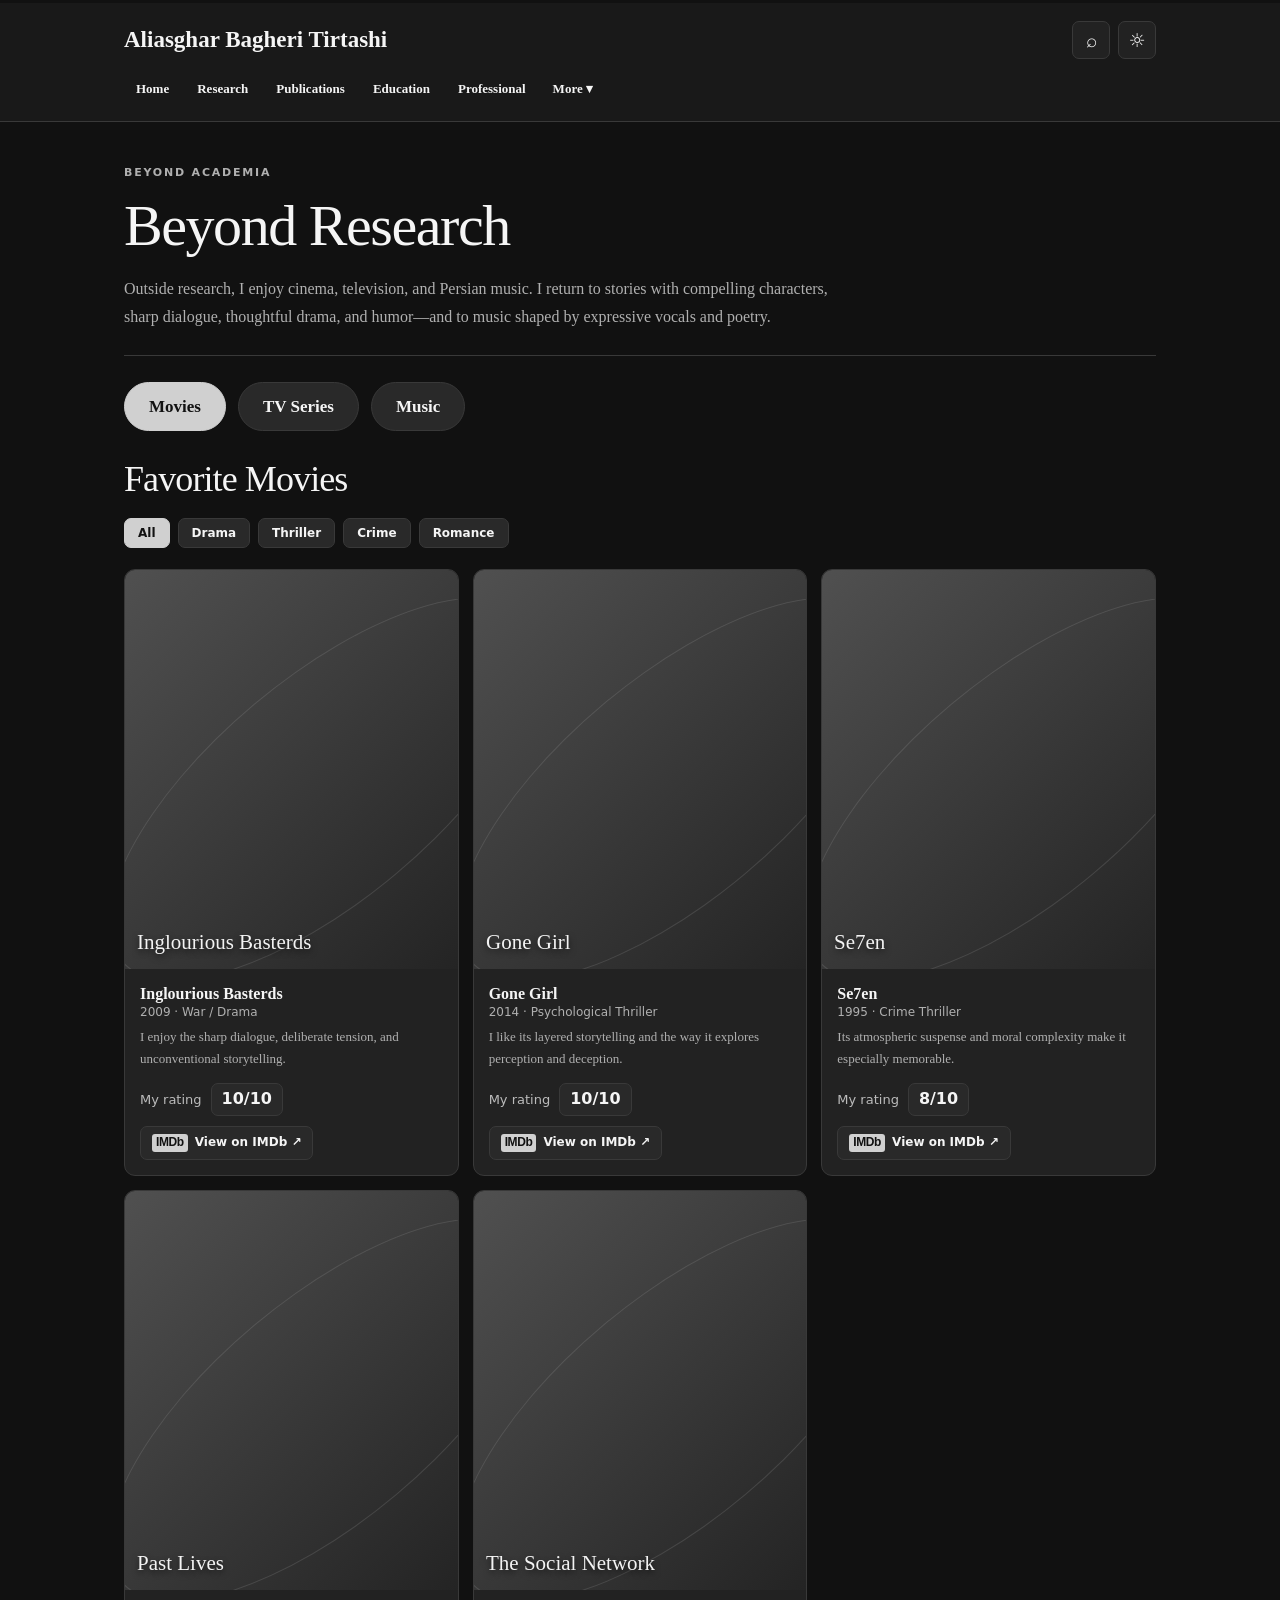
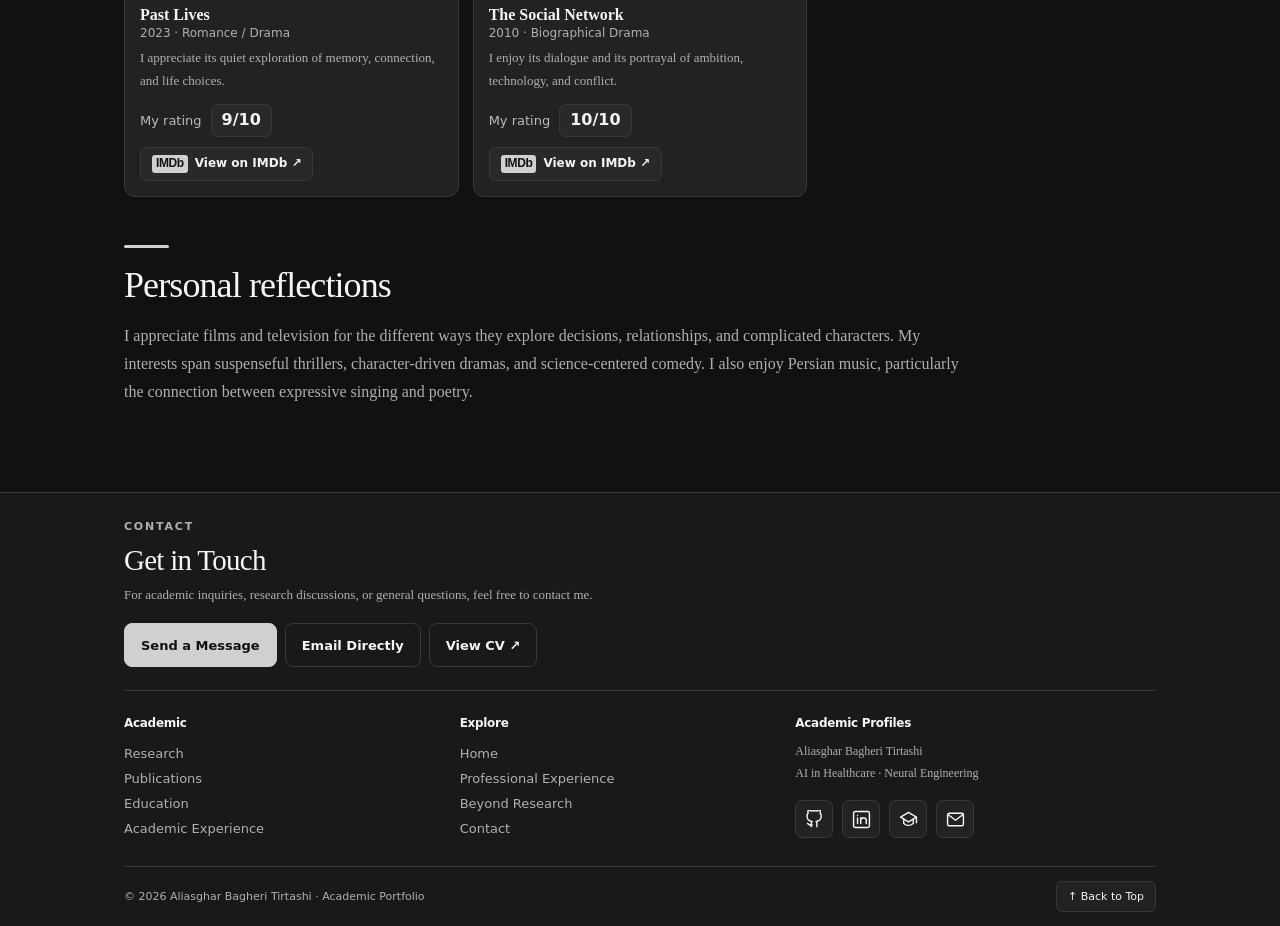
==== commit 48961f7c: "Add files via upload" ====
--- a/beyond.html
+++ b/beyond.html
@@ -1,3 +1,3 @@
 <!DOCTYPE html>
 
-<html lang="en"><head><link href="https://wsrv.nl" rel="preconnect"/><meta charset="utf-8"/><meta content="width=device-width,initial-scale=1" name="viewport"/><meta content="#111111" name="theme-color"/><meta content="Favorite movies, television series, and Persian music artists of Aliasghar Bagheri Tirtashi." name="description"/><meta content="Beyond Research | Aliasghar Bagheri Tirtashi" property="og:title"/><meta content="Favorite movies, television series, and Persian music artists of Aliasghar Bagheri Tirtashi." property="og:description"/><meta content="website" property="og:type"/><title>Beyond Research | Aliasghar Bagheri Tirtashi</title><link href="style.css" rel="stylesheet"/><script defer="" src="site.js"></script><link href="https://aliasgharbagheri.com/beyond.html" rel="canonical"/><meta content="dark light" name="color-scheme"/></head><body class="portfolio-site"><div aria-hidden="true" class="reading-progress"></div><header class="site-header"><div class="shell"><div class="brandbar"><a class="brand" href="index.html"><span>Aliasghar Bagheri Tirtashi</span></a><div class="header-actions"><button aria-label="Search the website" class="header-tool search-trigger" title="Search all pages" type="button">⌕</button><button aria-label="Switch to Soft Silver light reading mode" class="header-tool theme-trigger" title="Toggle light reading mode" type="button">☼</button><button aria-controls="primary-nav" aria-expanded="false" class="menu-toggle" type="button">☰ Menu</button></div></div><nav aria-label="Main navigation" class="nav" id="primary-nav"><a class="nav-link" href="index.html">Home</a><a class="nav-link" href="projects.html">Research</a><a class="nav-link" href="publications.html">Publications</a><a class="nav-link" href="education.html">Education</a><a class="nav-link" href="professional.html">Professional</a><div class="more-menu"><button aria-controls="more-dropdown" aria-expanded="false" class="more-trigger more-current" type="button">More ▾</button><div class="more-dropdown" id="more-dropdown"><a class="nav-link" href="experience.html">Academic Experience</a><a aria-current="page" class="nav-link" href="beyond.html">Beyond Research</a><a class="nav-link" href="contact.html">Contact</a></div></div></nav><div class="site-search" hidden="" id="site-search" role="search"><div class="site-search-row"><label class="sr-only" for="site-search-input">Search this academic website</label><input autocomplete="off" id="site-search-input" placeholder="Search EEG, publications, skills, Peekage…" type="search"/><button aria-label="Close search" class="search-dismiss" type="button">×</button></div><div aria-live="polite" class="site-search-results" id="site-search-results"><p>Search topics across all eight pages.</p></div></div></div></header><main class="shell" id="main-content"><div class="head"><div class="eyebrow">Beyond academia</div><h1>Beyond Research</h1><p>Outside research, I enjoy cinema, television, and Persian music. I return to stories with compelling characters, sharp dialogue, thoughtful drama, and humor—and to music shaped by expressive vocals and poetry.</p></div><div aria-label="Beyond Research categories" class="gallery-tabs" role="tablist"><button aria-controls="gallery-movies" aria-selected="true" class="gallery-tab selected" id="tab-movies" role="tab" type="button">Movies</button><button aria-controls="gallery-series" aria-selected="false" class="gallery-tab" id="tab-series" role="tab" type="button">TV Series</button><button aria-controls="gallery-music" aria-selected="false" class="gallery-tab" id="tab-music" role="tab" type="button">Music</button></div><section aria-labelledby="tab-movies" class="gallery-panel" id="gallery-movies" role="tabpanel"><h2>Favorite Movies</h2><div aria-label="Filter movies by genre" class="genre-filter" data-filter-for="gallery-movies" role="group"></div><div class="media-grid"><article class="media-card" data-genres="Drama,Thriller"><div class="poster"><img alt="Promotional poster for Inglourious Basterds" data-original="https://akns-images.eonline.com/eol_images/Entire_Site/2019720/rs_634x1024-190820151318-634-inglorious-basterds-movie-poster-me-82019.jpg?crop=776%3A1254%3Bcenter%2Ctop&amp;fit=around%7C776%3A1254&amp;output-quality=90" decoding="async" fetchpriority="high" height="408" loading="eager" onerror="if(!this.dataset.triedOriginal){this.dataset.triedOriginal='1';this.src=this.dataset.original;}else{this.style.display='none';this.parentElement.classList.add('poster-unavailable')}" referrerpolicy="no-referrer" src="https://wsrv.nl/?url=https%3A%2F%2Fakns-images.eonline.com%2Feol_images%2FEntire_Site%2F2019720%2Frs_634x1024-190820151318-634-inglorious-basterds-movie-poster-me-82019.jpg%3Fcrop%3D776%253A1254%253Bcenter%252Ctop%26fit%3Daround%257C776%253A1254%26output-quality%3D90&amp;w=340&amp;h=408&amp;fit=cover&amp;output=webp&amp;q=68" width="340"/><span>Inglourious Basterds</span><a aria-label="Open Inglourious Basterds on IMDb (new tab)" class="poster-link" href="https://www.imdb.com/title/tt0361748/" rel="noopener noreferrer" target="_blank"></a></div><div class="media-info"><strong>Inglourious Basterds</strong><small>2009 · War / Drama</small><p>I enjoy the sharp dialogue, deliberate tension, and unconventional storytelling.</p><div aria-label="My personal rating for Inglourious Basterds: 10 out of 10" class="personal-rating"><span class="rating-label">My rating</span><strong class="rating-score">10/10</strong></div><a aria-label="View Inglourious Basterds on IMDb" class="external-media-link imdb-link" href="https://www.imdb.com/title/tt0361748/" rel="noopener noreferrer" target="_blank"><span class="imdb-mark">IMDb</span><span>View on IMDb ↗</span></a></div></article><article class="media-card" data-genres="Drama,Thriller"><div class="poster"><img alt="Promotional poster for Gone Girl" data-original="https://famousmovieposters.co.uk/cdn/shop/files/Gone_Girl_Original_Movie_Poster_-min_9aa16580-7973-4b15-ad54-f6dbb76b4f25.jpg?v=1746468134" decoding="async" fetchpriority="low" height="408" loading="eager" onerror="if(!this.dataset.triedOriginal){this.dataset.triedOriginal='1';this.src=this.dataset.original;}else{this.style.display='none';this.parentElement.classList.add('poster-unavailable')}" referrerpolicy="no-referrer" src="https://wsrv.nl/?url=https%3A%2F%2Ffamousmovieposters.co.uk%2Fcdn%2Fshop%2Ffiles%2FGone_Girl_Original_Movie_Poster_-min_9aa16580-7973-4b15-ad54-f6dbb76b4f25.jpg%3Fv%3D1746468134&amp;w=340&amp;h=408&amp;fit=cover&amp;output=webp&amp;q=68" width="340"/><span>Gone Girl</span><a aria-label="Open Gone Girl on IMDb (new tab)" class="poster-link" href="https://www.imdb.com/title/tt2267998/" rel="noopener noreferrer" target="_blank"></a></div><div class="media-info"><strong>Gone Girl</strong><small>2014 · Psychological Thriller</small><p>I like its layered storytelling and the way it explores perception and deception.</p><div aria-label="My personal rating for Gone Girl: 10 out of 10" class="personal-rating"><span class="rating-label">My rating</span><strong class="rating-score">10/10</strong></div><a aria-label="View Gone Girl on IMDb" class="external-media-link imdb-link" href="https://www.imdb.com/title/tt2267998/" rel="noopener noreferrer" target="_blank"><span class="imdb-mark">IMDb</span><span>View on IMDb ↗</span></a></div></article><article class="media-card" data-genres="Crime,Thriller"><div class="poster"><img alt="Promotional poster for Se7en" data-original="https://i.ebayimg.com/images/g/ThEAAOSw~vxlddBr/s-l1200.jpg" decoding="async" fetchpriority="low" height="408" loading="eager" onerror="if(!this.dataset.triedOriginal){this.dataset.triedOriginal='1';this.src=this.dataset.original;}else{this.style.display='none';this.parentElement.classList.add('poster-unavailable')}" referrerpolicy="no-referrer" src="https://wsrv.nl/?url=https%3A%2F%2Fi.ebayimg.com%2Fimages%2Fg%2FThEAAOSw~vxlddBr%2Fs-l1200.jpg&amp;w=340&amp;h=408&amp;fit=cover&amp;output=webp&amp;q=68" width="340"/><span>Se7en</span><a aria-label="Open Se7en on IMDb (new tab)" class="poster-link" href="https://www.imdb.com/title/tt0114369/" rel="noopener noreferrer" target="_blank"></a></div><div class="media-info"><strong>Se7en</strong><small>1995 · Crime Thriller</small><p>Its atmospheric suspense and moral complexity make it especially memorable.</p><div aria-label="My personal rating for Se7en: 8 out of 10" class="personal-rating"><span class="rating-label">My rating</span><strong class="rating-score">8/10</strong></div><a aria-label="View Se7en on IMDb" class="external-media-link imdb-link" href="https://www.imdb.com/title/tt0114369/" rel="noopener noreferrer" target="_blank"><span class="imdb-mark">IMDb</span><span>View on IMDb ↗</span></a></div></article><article class="media-card" data-genres="Drama,Romance"><div class="poster"><img alt="Promotional poster for Past Lives" data-original="https://dx35vtwkllhj9.cloudfront.net/a24films/past-lives/images/regions/us/onesheet.jpg" decoding="async" fetchpriority="low" height="408" loading="lazy" onerror="if(!this.dataset.triedOriginal){this.dataset.triedOriginal='1';this.src=this.dataset.original;}else{this.style.display='none';this.parentElement.classList.add('poster-unavailable')}" referrerpolicy="no-referrer" src="https://wsrv.nl/?url=https%3A%2F%2Fdx35vtwkllhj9.cloudfront.net%2Fa24films%2Fpast-lives%2Fimages%2Fregions%2Fus%2Fonesheet.jpg&amp;w=340&amp;h=408&amp;fit=cover&amp;output=webp&amp;q=68" width="340"/><span>Past Lives</span><a aria-label="Open Past Lives on IMDb (new tab)" class="poster-link" href="https://www.imdb.com/title/tt13238346/" rel="noopener noreferrer" target="_blank"></a></div><div class="media-info"><strong>Past Lives</strong><small>2023 · Romance / Drama</small><p>I appreciate its quiet exploration of memory, connection, and life choices.</p><div aria-label="My personal rating for Past Lives: 9 out of 10" class="personal-rating"><span class="rating-label">My rating</span><strong class="rating-score">9/10</strong></div><a aria-label="View Past Lives on IMDb" class="external-media-link imdb-link" href="https://www.imdb.com/title/tt13238346/" rel="noopener noreferrer" target="_blank"><span class="imdb-mark">IMDb</span><span>View on IMDb ↗</span></a></div></article><article class="media-card" data-genres="Drama"><div class="poster"><img alt="Promotional poster for The Social Network" data-original="https://m.media-amazon.com/images/M/MV5BOWQ5MDBjNTQtZWFmYS00YzQ0LWFjOWQtODJhMGY2Y2JiNzBjXkEyXkFqcGc%40._V1_.jpg" decoding="async" fetchpriority="low" height="408" loading="lazy" onerror="if(!this.dataset.triedOriginal){this.dataset.triedOriginal='1';this.src=this.dataset.original;}else{this.style.display='none';this.parentElement.classList.add('poster-unavailable')}" referrerpolicy="no-referrer" src="https://wsrv.nl/?url=https%3A%2F%2Fm.media-amazon.com%2Fimages%2FM%2FMV5BOWQ5MDBjNTQtZWFmYS00YzQ0LWFjOWQtODJhMGY2Y2JiNzBjXkEyXkFqcGc%2540._V1_.jpg&amp;w=340&amp;h=408&amp;fit=cover&amp;output=webp&amp;q=68" width="340"/><span>The Social Network</span><a aria-label="Open The Social Network on IMDb (new tab)" class="poster-link" href="https://www.imdb.com/title/tt1285016/" rel="noopener noreferrer" target="_blank"></a></div><div class="media-info"><strong>The Social Network</strong><small>2010 · Biographical Drama</small><p>I enjoy its dialogue and its portrayal of ambition, technology, and conflict.</p><div aria-label="My personal rating for The Social Network: 10 out of 10" class="personal-rating"><span class="rating-label">My rating</span><strong class="rating-score">10/10</strong></div><a aria-label="View The Social Network on IMDb" class="external-media-link imdb-link" href="https://www.imdb.com/title/tt1285016/" rel="noopener noreferrer" target="_blank"><span class="imdb-mark">IMDb</span><span>View on IMDb ↗</span></a></div></article></div></section><section aria-labelledby="tab-series" class="gallery-panel section" hidden="" id="gallery-series" role="tabpanel"><div class="rule"></div><h2>Favorite TV Series</h2><div aria-label="Filter TV series by genre" class="genre-filter" data-filter-for="gallery-series" role="group"></div><div class="media-grid"><article class="media-card" data-genres="Comedy"><div class="poster"><img alt="Promotional poster for The Big Bang Theory" data-original="https://media.posterstore.com/site_images/68631d210b074212f55c844f_1999660319_WB0081-5.jpg" decoding="async" fetchpriority="low" height="408" loading="lazy" onerror="if(!this.dataset.triedOriginal){this.dataset.triedOriginal='1';this.src=this.dataset.original;}else{this.style.display='none';this.parentElement.classList.add('poster-unavailable')}" referrerpolicy="no-referrer" src="https://wsrv.nl/?url=https%3A%2F%2Fmedia.posterstore.com%2Fsite_images%2F68631d210b074212f55c844f_1999660319_WB0081-5.jpg&amp;w=340&amp;h=408&amp;fit=cover&amp;output=webp&amp;q=68" width="340"/><span>The Big Bang Theory</span><a aria-label="Open The Big Bang Theory on IMDb (new tab)" class="poster-link" href="https://www.imdb.com/title/tt0898266/" rel="noopener noreferrer" target="_blank"></a></div><div class="media-info"><strong>The Big Bang Theory</strong><small>Comedy</small><p>I enjoy the mix of scientific culture, friendship, and comedy.</p><div aria-label="My personal rating for The Big Bang Theory: 10 out of 10" class="personal-rating"><span class="rating-label">My rating</span><strong class="rating-score">10/10</strong></div><a aria-label="View The Big Bang Theory on IMDb" class="external-media-link imdb-link" href="https://www.imdb.com/title/tt0898266/" rel="noopener noreferrer" target="_blank"><span class="imdb-mark">IMDb</span><span>View on IMDb ↗</span></a></div></article><article class="media-card" data-genres="Comedy,Drama"><div class="poster"><img alt="Promotional poster for Young Sheldon" data-original="https://www.impawards.com/tv/posters/young_sheldon_xlg.jpg" decoding="async" fetchpriority="low" height="408" loading="lazy" onerror="if(!this.dataset.triedOriginal){this.dataset.triedOriginal='1';this.src=this.dataset.original;}else{this.style.display='none';this.parentElement.classList.add('poster-unavailable')}" referrerpolicy="no-referrer" src="https://wsrv.nl/?url=https%3A%2F%2Fwww.impawards.com%2Ftv%2Fposters%2Fyoung_sheldon_xlg.jpg&amp;w=340&amp;h=408&amp;fit=cover&amp;output=webp&amp;q=68" width="340"/><span>Young Sheldon</span><a aria-label="Open Young Sheldon on IMDb (new tab)" class="poster-link" href="https://www.imdb.com/title/tt6226232/" rel="noopener noreferrer" target="_blank"></a></div><div class="media-info"><strong>Young Sheldon</strong><small>Comedy-drama</small><p>I like its warm, character-driven perspective on family and growing up.</p><div aria-label="My personal rating for Young Sheldon: 8 out of 10" class="personal-rating"><span class="rating-label">My rating</span><strong class="rating-score">8/10</strong></div><a aria-label="View Young Sheldon on IMDb" class="external-media-link imdb-link" href="https://www.imdb.com/title/tt6226232/" rel="noopener noreferrer" target="_blank"><span class="imdb-mark">IMDb</span><span>View on IMDb ↗</span></a></div></article><article class="media-card" data-genres="Crime,Drama"><div class="poster"><img alt="Promotional poster for Sherlock" data-original="https://d17w4eeuz4ndfn.cloudfront.net/image/images/cms-assets/ardplus-studiohamburg/Sherlock-studiohamburg-Sherlock/Sherlock-studiohamburg-Sherlock-artwork_vertical-de-DE.jpg" decoding="async" fetchpriority="low" height="408" loading="lazy" onerror="if(!this.dataset.triedOriginal){this.dataset.triedOriginal='1';this.src=this.dataset.original;}else{this.style.display='none';this.parentElement.classList.add('poster-unavailable')}" referrerpolicy="no-referrer" src="https://wsrv.nl/?url=https%3A%2F%2Fd17w4eeuz4ndfn.cloudfront.net%2Fimage%2Fimages%2Fcms-assets%2Fardplus-studiohamburg%2FSherlock-studiohamburg-Sherlock%2FSherlock-studiohamburg-Sherlock-artwork_vertical-de-DE.jpg&amp;w=340&amp;h=408&amp;fit=cover&amp;output=webp&amp;q=68" width="340"/><span>Sherlock</span><a aria-label="Open Sherlock on IMDb (new tab)" class="poster-link" href="https://www.imdb.com/title/tt1475582/" rel="noopener noreferrer" target="_blank"></a></div><div class="media-info"><strong>Sherlock</strong><small>Mystery</small><p>I enjoy the clever deductions, intense mysteries, and sharp dialogue.</p><div aria-label="My personal rating for Sherlock: 9 out of 10" class="personal-rating"><span class="rating-label">My rating</span><strong class="rating-score">9/10</strong></div><a aria-label="View Sherlock on IMDb" class="external-media-link imdb-link" href="https://www.imdb.com/title/tt1475582/" rel="noopener noreferrer" target="_blank"><span class="imdb-mark">IMDb</span><span>View on IMDb ↗</span></a></div></article><article class="media-card" data-genres="Comedy,Romance"><div class="poster"><img alt="Promotional poster for How I Met Your Mother" data-original="https://img-s3.onedio.com/id-6985e12e285f633a9251a708/rev-0/w-900/h-1350/f-jpg/s-9b0bad9b0bd000c327fd9cde2cd026f631422cfa.jpg" decoding="async" fetchpriority="low" height="408" loading="lazy" onerror="if(!this.dataset.triedOriginal){this.dataset.triedOriginal='1';this.src=this.dataset.original;}else{this.style.display='none';this.parentElement.classList.add('poster-unavailable')}" referrerpolicy="no-referrer" src="https://wsrv.nl/?url=https%3A%2F%2Fimg-s3.onedio.com%2Fid-6985e12e285f633a9251a708%2Frev-0%2Fw-900%2Fh-1350%2Ff-jpg%2Fs-9b0bad9b0bd000c327fd9cde2cd026f631422cfa.jpg&amp;w=340&amp;h=408&amp;fit=cover&amp;output=webp&amp;q=68" width="340"/><span>How I Met Your Mother</span><a aria-label="Open How I Met Your Mother on IMDb (new tab)" class="poster-link" href="https://www.imdb.com/title/tt0460649/" rel="noopener noreferrer" target="_blank"></a></div><div class="media-info"><strong>How I Met Your Mother</strong><small>Sitcom</small><p>I like its humor and its focus on friendship and relationships.</p><div aria-label="My personal rating for How I Met Your Mother: 8 out of 10" class="personal-rating"><span class="rating-label">My rating</span><strong class="rating-score">8/10</strong></div><a aria-label="View How I Met Your Mother on IMDb" class="external-media-link imdb-link" href="https://www.imdb.com/title/tt0460649/" rel="noopener noreferrer" target="_blank"><span class="imdb-mark">IMDb</span><span>View on IMDb ↗</span></a></div></article><article class="media-card" data-genres="Crime,Thriller"><div class="poster"><img alt="Promotional poster for Dexter" data-original="https://image.tmdb.org/t/p/original/rwyLcn3S8Yhl882D4cvoRZq3Q04.jpg" decoding="async" fetchpriority="low" height="408" loading="lazy" onerror="if(!this.dataset.triedOriginal){this.dataset.triedOriginal='1';this.src=this.dataset.original;}else{this.style.display='none';this.parentElement.classList.add('poster-unavailable')}" referrerpolicy="no-referrer" src="https://image.tmdb.org/t/p/w342/rwyLcn3S8Yhl882D4cvoRZq3Q04.jpg" width="340"/><span>Dexter</span><a aria-label="Open Dexter on IMDb (new tab)" class="poster-link" href="https://www.imdb.com/title/tt0773262/" rel="noopener noreferrer" target="_blank"></a></div><div class="media-info"><strong>Dexter</strong><small>Crime thriller</small><p>I enjoy the psychological tension and moral dilemmas.</p><div aria-label="My personal rating for Dexter: 9 out of 10" class="personal-rating"><span class="rating-label">My rating</span><strong class="rating-score">9/10</strong></div><a aria-label="View Dexter on IMDb" class="external-media-link imdb-link" href="https://www.imdb.com/title/tt0773262/" rel="noopener noreferrer" target="_blank"><span class="imdb-mark">IMDb</span><span>View on IMDb ↗</span></a></div></article><article class="media-card" data-genres="Comedy,Drama"><div class="poster"><img alt="Promotional poster for Shrinking" data-original="https://m.media-amazon.com/images/M/MV5BMDczOGE2YzktM2YzYS00MDE0LTkyNDAtNjcxZTJiNGI5NjNiXkEyXkFqcGc%40._V1_.jpg" decoding="async" fetchpriority="low" height="408" loading="lazy" onerror="if(!this.dataset.triedOriginal){this.dataset.triedOriginal='1';this.src=this.dataset.original;}else{this.style.display='none';this.parentElement.classList.add('poster-unavailable')}" referrerpolicy="no-referrer" src="https://wsrv.nl/?url=https%3A%2F%2Fm.media-amazon.com%2Fimages%2FM%2FMV5BMDczOGE2YzktM2YzYS00MDE0LTkyNDAtNjcxZTJiNGI5NjNiXkEyXkFqcGc%2540._V1_.jpg&amp;w=340&amp;h=408&amp;fit=cover&amp;output=webp&amp;q=68" width="340"/><span>Shrinking</span><a aria-label="Open Shrinking on IMDb (new tab)" class="poster-link" href="https://www.imdb.com/title/tt15677150/" rel="noopener noreferrer" target="_blank"></a></div><div class="media-info"><strong>Shrinking</strong><small>Comedy-drama</small><p>I appreciate its balance of humor, grief, and human connection.</p><div aria-label="My personal rating for Shrinking: 8 out of 10" class="personal-rating"><span class="rating-label">My rating</span><strong class="rating-score">8/10</strong></div><a aria-label="View Shrinking on IMDb" class="external-media-link imdb-link" href="https://www.imdb.com/title/tt15677150/" rel="noopener noreferrer" target="_blank"><span class="imdb-mark">IMDb</span><span>View on IMDb ↗</span></a></div></article></div></section><section aria-labelledby="tab-music" class="gallery-panel section" hidden="" id="gallery-music" role="tabpanel"><div class="rule"></div><h2>Music I Enjoy</h2><div class="grid2"><article class="card artist reveal-card"><div aria-hidden="true" class="artist-icon"><img alt="Homayoun Shajarian performing at Milad Tower" decoding="async" height="94" loading="lazy" onerror="this.hidden=true;this.parentElement.classList.add('artist-image-unavailable');this.parentElement.setAttribute('aria-label','Artist photo unavailable')" referrerpolicy="no-referrer" src="https://thumb.wikimedia.org/wikipedia/commons/thumb/2/2f/Homayoun_Shajarian_in_Milad_Tower.jpg/250px-Homayoun_Shajarian_in_Milad_Tower.jpg" width="92"/></div><div><h3>Homayoun Shajarian</h3><p>I appreciate his expressive voice and connection to Persian classical music.</p><a aria-label="Listen to Homayoun Shajarian on Spotify" class="external-media-link spotify-link" href="https://open.spotify.com/artist/5Uj3HYkiz1cn32IPHMqhOy" rel="noopener noreferrer" target="_blank"><svg aria-hidden="true" focusable="false" height="19" viewbox="0 0 24 24" width="19"><circle cx="12" cy="12" fill="#1DB954" r="11"></circle><path d="M5.8 9c4.5-1.3 9.6-.8 13.1 1.3M6.6 12.2c4-1.1 8.5-.5 11.5 1.2M7.5 15.3c3.3-.9 7.1-.4 9.6 1" fill="none" stroke="#0D1712" stroke-linecap="round" stroke-width="1.7"></path></svg><span>Listen on Spotify ↗</span></a></div></article><article class="card artist reveal-card"><div aria-hidden="true" class="artist-icon"><img alt="Arman Garshasbi, singer of Chaartaar, performing" decoding="async" height="94" loading="lazy" onerror="this.hidden=true;this.parentElement.classList.add('artist-image-unavailable');this.parentElement.setAttribute('aria-label','Artist photo unavailable')" referrerpolicy="no-referrer" src="https://thumb.wikimedia.org/wikipedia/commons/thumb/8/85/Chaartaar_group.jpg/330px-Chaartaar_group.jpg" width="92"/></div><div><h3>Arman Garshasbi</h3><p>I enjoy his emotionally resonant contemporary Persian music.</p><a aria-label="Listen to Arman Garshasbi on Spotify" class="external-media-link spotify-link" href="https://open.spotify.com/artist/0uflfugw296mhMBzbxvGaG" rel="noopener noreferrer" target="_blank"><svg aria-hidden="true" focusable="false" height="19" viewbox="0 0 24 24" width="19"><circle cx="12" cy="12" fill="#1DB954" r="11"></circle><path d="M5.8 9c4.5-1.3 9.6-.8 13.1 1.3M6.6 12.2c4-1.1 8.5-.5 11.5 1.2M7.5 15.3c3.3-.9 7.1-.4 9.6 1" fill="none" stroke="#0D1712" stroke-linecap="round" stroke-width="1.7"></path></svg><span>Listen on Spotify ↗</span></a></div></article><article class="card artist reveal-card"><div aria-hidden="true" class="artist-icon"><img alt="Alireza Ghorbani performing on stage" decoding="async" height="94" loading="lazy" onerror="this.hidden=true;this.parentElement.classList.add('artist-image-unavailable');this.parentElement.setAttribute('aria-label','Artist photo unavailable')" referrerpolicy="no-referrer" src="https://thumb.wikimedia.org/wikipedia/commons/thumb/6/68/Alireza_Ghorbani.jpg/250px-Alireza_Ghorbani.jpg" width="92"/></div><div><h3>Alireza Ghorbani</h3><p>I admire the poetry and elegance of his vocal performances.</p><a aria-label="Listen to Alireza Ghorbani on Spotify" class="external-media-link spotify-link" href="https://open.spotify.com/artist/5tJdqzQYWhaBSWzGVhqGUX" rel="noopener noreferrer" target="_blank"><svg aria-hidden="true" focusable="false" height="19" viewbox="0 0 24 24" width="19"><circle cx="12" cy="12" fill="#1DB954" r="11"></circle><path d="M5.8 9c4.5-1.3 9.6-.8 13.1 1.3M6.6 12.2c4-1.1 8.5-.5 11.5 1.2M7.5 15.3c3.3-.9 7.1-.4 9.6 1" fill="none" stroke="#0D1712" stroke-linecap="round" stroke-width="1.7"></path></svg><span>Listen on Spotify ↗</span></a></div></article></div><p class="section-note">Poster imagery is loaded from third-party sources for personal commentary. Posters are owned by their respective rights holders; if an image is unavailable, a styled title card is shown.</p><p class="artist-credits section-note">Photo credits: <a href="https://commons.wikimedia.org/wiki/File:Homayoun_Shajarian_in_Milad_Tower.jpg" rel="noopener noreferrer" target="_blank">Homayoun Shajarian — Mohammad Hassanzadeh / Tasnim News Agency</a> (<a href="https://creativecommons.org/licenses/by/4.0/" rel="noopener noreferrer" target="_blank">CC BY 4.0</a>) · <a href="https://commons.wikimedia.org/wiki/File:Chaartaar_group.jpg" rel="noopener noreferrer" target="_blank">Arman Garshasbi — Emad Nemati</a> (<a href="https://creativecommons.org/licenses/by-sa/4.0/" rel="noopener noreferrer" target="_blank">CC BY-SA 4.0</a>) · <a href="https://commons.wikimedia.org/wiki/File:Alireza_Ghorbani.jpg" rel="noopener noreferrer" target="_blank">Alireza Ghorbani — Mehdi Bolourian / Fars Media Corporation</a> (<a href="https://creativecommons.org/licenses/by/4.0/" rel="noopener noreferrer" target="_blank">CC BY 4.0</a>)</p></section><section class="section reflection"><div class="rule"></div><h2>Personal reflections</h2><p>I appreciate films and television for the different ways they explore decisions, relationships, and complicated characters. My interests span suspenseful thrillers, character-driven dramas, and science-centered comedy. I also enjoy Persian music, particularly the connection between expressive singing and poetry.</p></section></main><footer class="footer advanced-footer"><div class="shell footer-inner"><div class="footer-cta"><div><div class="eyebrow">CONTACT</div><h2>Get in Touch</h2><p>For academic inquiries, research discussions, or general questions, feel free to contact me.</p></div><div class="footer-cta-actions"><a class="btn primary" href="contact.html#contact-form">Send a Message</a><a class="btn" href="mailto:aliasghar.bagheri79@sharif.edu">Email Directly</a><a class="btn" href="CV.pdf" rel="noopener" target="_blank">View CV ↗</a></div></div><div class="footer-columns"><div><h3>Academic</h3><a href="projects.html">Research</a><a href="publications.html">Publications</a><a href="education.html">Education</a><a href="experience.html">Academic Experience</a></div><div><h3>Explore</h3><a href="index.html">Home</a><a href="professional.html">Professional Experience</a><a href="beyond.html">Beyond Research</a><a href="contact.html">Contact</a></div><div><h3>Academic Profiles</h3><p>Aliasghar Bagheri Tirtashi<br/>AI in Healthcare · Neural Engineering</p><div class="footer-social"><a aria-label="GitHub profile" href="https://github.com/aliasgharbagheri2079" rel="noopener noreferrer" target="_blank" title="GitHub">GH</a><a aria-label="LinkedIn profile" href="https://www.linkedin.com/in/aliasghar-bagheri/" rel="noopener noreferrer" target="_blank" title="LinkedIn">in</a><a aria-label="Google Scholar profile" href="https://scholar.google.com/citations?user=hEYMCQ0AAAAJ&amp;hl=en" rel="noopener noreferrer" target="_blank" title="Google Scholar">GS</a><a aria-label="Academic email" href="mailto:aliasghar.bagheri79@sharif.edu" title="Email">@</a></div></div></div><div class="footer-bottom"><small>© 2026 Aliasghar Bagheri Tirtashi · Academic Portfolio</small><button class="back-to-top" type="button">↑ Back to Top</button></div></div></footer></body></html>+<html lang="en"><head><link href="https://wsrv.nl" rel="preconnect"/><meta charset="utf-8"/><meta content="width=device-width,initial-scale=1" name="viewport"/><meta content="#111111" name="theme-color"/><meta content="Favorite movies, television series, and Persian music artists of Aliasghar Bagheri Tirtashi." name="description"/><meta content="Beyond Research | Aliasghar Bagheri Tirtashi" property="og:title"/><meta content="Favorite movies, television series, and Persian music artists of Aliasghar Bagheri Tirtashi." property="og:description"/><meta content="website" property="og:type"/><title>Beyond Research | Aliasghar Bagheri Tirtashi</title><link href="style.css" rel="stylesheet"/><script defer="" src="site.js"></script><link href="https://aliasgharbagheri.com/beyond.html" rel="canonical"/><meta content="dark light" name="color-scheme"/></head><body class="portfolio-site"><div aria-hidden="true" class="reading-progress"></div><header class="site-header"><div class="shell"><div class="brandbar"><a class="brand" href="index.html"><span>Aliasghar Bagheri Tirtashi</span></a><div class="header-actions"><button aria-label="Search the website" class="header-tool search-trigger" title="Search all pages" type="button">⌕</button><button aria-label="Switch to Soft Silver light reading mode" class="header-tool theme-trigger" title="Toggle light reading mode" type="button">☼</button><button aria-controls="primary-nav" aria-expanded="false" class="menu-toggle" type="button">☰ Menu</button></div></div><nav aria-label="Main navigation" class="nav" id="primary-nav"><a class="nav-link" href="index.html">Home</a><a class="nav-link" href="projects.html">Research</a><a class="nav-link" href="publications.html">Publications</a><a class="nav-link" href="education.html">Education</a><a class="nav-link" href="professional.html">Professional</a><div class="more-menu"><button aria-controls="more-dropdown" aria-expanded="false" class="more-trigger more-current" type="button">More ▾</button><div class="more-dropdown" id="more-dropdown"><a class="nav-link" href="experience.html">Academic Experience</a><a aria-current="page" class="nav-link" href="beyond.html">Beyond Research</a><a class="nav-link" href="contact.html">Contact</a></div></div></nav><div class="site-search" hidden="" id="site-search" role="search"><div class="site-search-row"><label class="sr-only" for="site-search-input">Search this academic website</label><input autocomplete="off" id="site-search-input" placeholder="Search EEG, publications, skills, Peekage…" type="search"/><button aria-label="Close search" class="search-dismiss" type="button">×</button></div><div aria-live="polite" class="site-search-results" id="site-search-results"><p>Search topics across all eight pages.</p></div></div></div></header><main class="shell" id="main-content"><div class="head"><div class="eyebrow">Beyond academia</div><h1>Beyond Research</h1><p>Outside research, I enjoy cinema, television, and Persian music. I return to stories with compelling characters, sharp dialogue, thoughtful drama, and humor—and to music shaped by expressive vocals and poetry.</p></div><div aria-label="Beyond Research categories" class="gallery-tabs" role="tablist"><button aria-controls="gallery-movies" aria-selected="true" class="gallery-tab selected" id="tab-movies" role="tab" type="button">Movies</button><button aria-controls="gallery-series" aria-selected="false" class="gallery-tab" id="tab-series" role="tab" type="button">TV Series</button><button aria-controls="gallery-music" aria-selected="false" class="gallery-tab" id="tab-music" role="tab" type="button">Music</button></div><section aria-labelledby="tab-movies" class="gallery-panel" id="gallery-movies" role="tabpanel"><h2>Favorite Movies</h2><div aria-label="Filter movies by genre" class="genre-filter" data-filter-for="gallery-movies" role="group"></div><div class="media-grid"><article class="media-card" data-genres="Drama,Thriller"><div class="poster"><img alt="Promotional poster for Inglourious Basterds" data-original="https://akns-images.eonline.com/eol_images/Entire_Site/2019720/rs_634x1024-190820151318-634-inglorious-basterds-movie-poster-me-82019.jpg?crop=776%3A1254%3Bcenter%2Ctop&amp;fit=around%7C776%3A1254&amp;output-quality=90" decoding="async" fetchpriority="high" height="408" loading="eager" onerror="if(!this.dataset.triedOriginal){this.dataset.triedOriginal='1';this.src=this.dataset.original;}else{this.style.display='none';this.parentElement.classList.add('poster-unavailable')}" referrerpolicy="no-referrer" src="https://wsrv.nl/?url=https%3A%2F%2Fakns-images.eonline.com%2Feol_images%2FEntire_Site%2F2019720%2Frs_634x1024-190820151318-634-inglorious-basterds-movie-poster-me-82019.jpg%3Fcrop%3D776%253A1254%253Bcenter%252Ctop%26fit%3Daround%257C776%253A1254%26output-quality%3D90&amp;w=340&amp;h=408&amp;fit=cover&amp;output=webp&amp;q=68" width="340"/><span>Inglourious Basterds</span><a aria-label="Open Inglourious Basterds on IMDb (new tab)" class="poster-link" href="https://www.imdb.com/title/tt0361748/" rel="noopener noreferrer" target="_blank"></a></div><div class="media-info"><strong>Inglourious Basterds</strong><small>2009 · War / Drama</small><p>I enjoy the sharp dialogue, deliberate tension, and unconventional storytelling.</p><div aria-label="My personal rating for Inglourious Basterds: 10 out of 10" class="personal-rating"><span class="rating-label">My rating</span><strong class="rating-score">10/10</strong></div><a aria-label="View Inglourious Basterds on IMDb" class="external-media-link imdb-link" href="https://www.imdb.com/title/tt0361748/" rel="noopener noreferrer" target="_blank"><span class="imdb-mark">IMDb</span><span>View on IMDb ↗</span></a></div></article><article class="media-card" data-genres="Drama,Thriller"><div class="poster"><img alt="Promotional poster for Gone Girl" data-original="https://famousmovieposters.co.uk/cdn/shop/files/Gone_Girl_Original_Movie_Poster_-min_9aa16580-7973-4b15-ad54-f6dbb76b4f25.jpg?v=1746468134" decoding="async" fetchpriority="low" height="408" loading="eager" onerror="if(!this.dataset.triedOriginal){this.dataset.triedOriginal='1';this.src=this.dataset.original;}else{this.style.display='none';this.parentElement.classList.add('poster-unavailable')}" referrerpolicy="no-referrer" src="https://wsrv.nl/?url=https%3A%2F%2Ffamousmovieposters.co.uk%2Fcdn%2Fshop%2Ffiles%2FGone_Girl_Original_Movie_Poster_-min_9aa16580-7973-4b15-ad54-f6dbb76b4f25.jpg%3Fv%3D1746468134&amp;w=340&amp;h=408&amp;fit=cover&amp;output=webp&amp;q=68" width="340"/><span>Gone Girl</span><a aria-label="Open Gone Girl on IMDb (new tab)" class="poster-link" href="https://www.imdb.com/title/tt2267998/" rel="noopener noreferrer" target="_blank"></a></div><div class="media-info"><strong>Gone Girl</strong><small>2014 · Psychological Thriller</small><p>I like its layered storytelling and the way it explores perception and deception.</p><div aria-label="My personal rating for Gone Girl: 10 out of 10" class="personal-rating"><span class="rating-label">My rating</span><strong class="rating-score">10/10</strong></div><a aria-label="View Gone Girl on IMDb" class="external-media-link imdb-link" href="https://www.imdb.com/title/tt2267998/" rel="noopener noreferrer" target="_blank"><span class="imdb-mark">IMDb</span><span>View on IMDb ↗</span></a></div></article><article class="media-card" data-genres="Crime,Thriller"><div class="poster"><img alt="Promotional poster for Se7en" data-original="https://i.ebayimg.com/images/g/ThEAAOSw~vxlddBr/s-l1200.jpg" decoding="async" fetchpriority="low" height="408" loading="eager" onerror="if(!this.dataset.triedOriginal){this.dataset.triedOriginal='1';this.src=this.dataset.original;}else{this.style.display='none';this.parentElement.classList.add('poster-unavailable')}" referrerpolicy="no-referrer" src="https://wsrv.nl/?url=https%3A%2F%2Fi.ebayimg.com%2Fimages%2Fg%2FThEAAOSw~vxlddBr%2Fs-l1200.jpg&amp;w=340&amp;h=408&amp;fit=cover&amp;output=webp&amp;q=68" width="340"/><span>Se7en</span><a aria-label="Open Se7en on IMDb (new tab)" class="poster-link" href="https://www.imdb.com/title/tt0114369/" rel="noopener noreferrer" target="_blank"></a></div><div class="media-info"><strong>Se7en</strong><small>1995 · Crime Thriller</small><p>Its atmospheric suspense and moral complexity make it especially memorable.</p><div aria-label="My personal rating for Se7en: 8 out of 10" class="personal-rating"><span class="rating-label">My rating</span><strong class="rating-score">8/10</strong></div><a aria-label="View Se7en on IMDb" class="external-media-link imdb-link" href="https://www.imdb.com/title/tt0114369/" rel="noopener noreferrer" target="_blank"><span class="imdb-mark">IMDb</span><span>View on IMDb ↗</span></a></div></article><article class="media-card" data-genres="Drama,Romance"><div class="poster"><img alt="Promotional poster for Past Lives" data-original="https://dx35vtwkllhj9.cloudfront.net/a24films/past-lives/images/regions/us/onesheet.jpg" decoding="async" fetchpriority="low" height="408" loading="lazy" onerror="if(!this.dataset.triedOriginal){this.dataset.triedOriginal='1';this.src=this.dataset.original;}else{this.style.display='none';this.parentElement.classList.add('poster-unavailable')}" referrerpolicy="no-referrer" src="https://wsrv.nl/?url=https%3A%2F%2Fdx35vtwkllhj9.cloudfront.net%2Fa24films%2Fpast-lives%2Fimages%2Fregions%2Fus%2Fonesheet.jpg&amp;w=340&amp;h=408&amp;fit=cover&amp;output=webp&amp;q=68" width="340"/><span>Past Lives</span><a aria-label="Open Past Lives on IMDb (new tab)" class="poster-link" href="https://www.imdb.com/title/tt13238346/" rel="noopener noreferrer" target="_blank"></a></div><div class="media-info"><strong>Past Lives</strong><small>2023 · Romance / Drama</small><p>I appreciate its quiet exploration of memory, connection, and life choices.</p><div aria-label="My personal rating for Past Lives: 9 out of 10" class="personal-rating"><span class="rating-label">My rating</span><strong class="rating-score">9/10</strong></div><a aria-label="View Past Lives on IMDb" class="external-media-link imdb-link" href="https://www.imdb.com/title/tt13238346/" rel="noopener noreferrer" target="_blank"><span class="imdb-mark">IMDb</span><span>View on IMDb ↗</span></a></div></article><article class="media-card" data-genres="Drama"><div class="poster"><img alt="Promotional poster for The Social Network" data-original="https://m.media-amazon.com/images/M/MV5BOWQ5MDBjNTQtZWFmYS00YzQ0LWFjOWQtODJhMGY2Y2JiNzBjXkEyXkFqcGc%40._V1_.jpg" decoding="async" fetchpriority="low" height="408" loading="lazy" onerror="if(!this.dataset.triedOriginal){this.dataset.triedOriginal='1';this.src=this.dataset.original;}else{this.style.display='none';this.parentElement.classList.add('poster-unavailable')}" referrerpolicy="no-referrer" src="https://wsrv.nl/?url=https%3A%2F%2Fm.media-amazon.com%2Fimages%2FM%2FMV5BOWQ5MDBjNTQtZWFmYS00YzQ0LWFjOWQtODJhMGY2Y2JiNzBjXkEyXkFqcGc%2540._V1_.jpg&amp;w=340&amp;h=408&amp;fit=cover&amp;output=webp&amp;q=68" width="340"/><span>The Social Network</span><a aria-label="Open The Social Network on IMDb (new tab)" class="poster-link" href="https://www.imdb.com/title/tt1285016/" rel="noopener noreferrer" target="_blank"></a></div><div class="media-info"><strong>The Social Network</strong><small>2010 · Biographical Drama</small><p>I enjoy its dialogue and its portrayal of ambition, technology, and conflict.</p><div aria-label="My personal rating for The Social Network: 10 out of 10" class="personal-rating"><span class="rating-label">My rating</span><strong class="rating-score">10/10</strong></div><a aria-label="View The Social Network on IMDb" class="external-media-link imdb-link" href="https://www.imdb.com/title/tt1285016/" rel="noopener noreferrer" target="_blank"><span class="imdb-mark">IMDb</span><span>View on IMDb ↗</span></a></div></article></div></section><section aria-labelledby="tab-series" class="gallery-panel section" hidden="" id="gallery-series" role="tabpanel"><div class="rule"></div><h2>Favorite TV Series</h2><div aria-label="Filter TV series by genre" class="genre-filter" data-filter-for="gallery-series" role="group"></div><div class="media-grid"><article class="media-card" data-genres="Comedy"><div class="poster"><img alt="Promotional poster for The Big Bang Theory" data-original="https://media.posterstore.com/site_images/68631d210b074212f55c844f_1999660319_WB0081-5.jpg" decoding="async" fetchpriority="low" height="408" loading="lazy" onerror="if(!this.dataset.triedOriginal){this.dataset.triedOriginal='1';this.src=this.dataset.original;}else{this.style.display='none';this.parentElement.classList.add('poster-unavailable')}" referrerpolicy="no-referrer" src="https://wsrv.nl/?url=https%3A%2F%2Fmedia.posterstore.com%2Fsite_images%2F68631d210b074212f55c844f_1999660319_WB0081-5.jpg&amp;w=340&amp;h=408&amp;fit=cover&amp;output=webp&amp;q=68" width="340"/><span>The Big Bang Theory</span><a aria-label="Open The Big Bang Theory on IMDb (new tab)" class="poster-link" href="https://www.imdb.com/title/tt0898266/" rel="noopener noreferrer" target="_blank"></a></div><div class="media-info"><strong>The Big Bang Theory</strong><small>Comedy</small><p>I enjoy the mix of scientific culture, friendship, and comedy.</p><div aria-label="My personal rating for The Big Bang Theory: 10 out of 10" class="personal-rating"><span class="rating-label">My rating</span><strong class="rating-score">10/10</strong></div><a aria-label="View The Big Bang Theory on IMDb" class="external-media-link imdb-link" href="https://www.imdb.com/title/tt0898266/" rel="noopener noreferrer" target="_blank"><span class="imdb-mark">IMDb</span><span>View on IMDb ↗</span></a></div></article><article class="media-card" data-genres="Comedy,Drama"><div class="poster"><img alt="Promotional poster for Young Sheldon" data-original="https://www.impawards.com/tv/posters/young_sheldon_xlg.jpg" decoding="async" fetchpriority="low" height="408" loading="lazy" onerror="if(!this.dataset.triedOriginal){this.dataset.triedOriginal='1';this.src=this.dataset.original;}else{this.style.display='none';this.parentElement.classList.add('poster-unavailable')}" referrerpolicy="no-referrer" src="https://wsrv.nl/?url=https%3A%2F%2Fwww.impawards.com%2Ftv%2Fposters%2Fyoung_sheldon_xlg.jpg&amp;w=340&amp;h=408&amp;fit=cover&amp;output=webp&amp;q=68" width="340"/><span>Young Sheldon</span><a aria-label="Open Young Sheldon on IMDb (new tab)" class="poster-link" href="https://www.imdb.com/title/tt6226232/" rel="noopener noreferrer" target="_blank"></a></div><div class="media-info"><strong>Young Sheldon</strong><small>Comedy-drama</small><p>I like its warm, character-driven perspective on family and growing up.</p><div aria-label="My personal rating for Young Sheldon: 8 out of 10" class="personal-rating"><span class="rating-label">My rating</span><strong class="rating-score">8/10</strong></div><a aria-label="View Young Sheldon on IMDb" class="external-media-link imdb-link" href="https://www.imdb.com/title/tt6226232/" rel="noopener noreferrer" target="_blank"><span class="imdb-mark">IMDb</span><span>View on IMDb ↗</span></a></div></article><article class="media-card" data-genres="Crime,Drama"><div class="poster"><img alt="Promotional poster for Sherlock" data-original="https://d17w4eeuz4ndfn.cloudfront.net/image/images/cms-assets/ardplus-studiohamburg/Sherlock-studiohamburg-Sherlock/Sherlock-studiohamburg-Sherlock-artwork_vertical-de-DE.jpg" decoding="async" fetchpriority="low" height="408" loading="lazy" onerror="if(!this.dataset.triedOriginal){this.dataset.triedOriginal='1';this.src=this.dataset.original;}else{this.style.display='none';this.parentElement.classList.add('poster-unavailable')}" referrerpolicy="no-referrer" src="https://wsrv.nl/?url=https%3A%2F%2Fd17w4eeuz4ndfn.cloudfront.net%2Fimage%2Fimages%2Fcms-assets%2Fardplus-studiohamburg%2FSherlock-studiohamburg-Sherlock%2FSherlock-studiohamburg-Sherlock-artwork_vertical-de-DE.jpg&amp;w=340&amp;h=408&amp;fit=cover&amp;output=webp&amp;q=68" width="340"/><span>Sherlock</span><a aria-label="Open Sherlock on IMDb (new tab)" class="poster-link" href="https://www.imdb.com/title/tt1475582/" rel="noopener noreferrer" target="_blank"></a></div><div class="media-info"><strong>Sherlock</strong><small>Mystery</small><p>I enjoy the clever deductions, intense mysteries, and sharp dialogue.</p><div aria-label="My personal rating for Sherlock: 9 out of 10" class="personal-rating"><span class="rating-label">My rating</span><strong class="rating-score">9/10</strong></div><a aria-label="View Sherlock on IMDb" class="external-media-link imdb-link" href="https://www.imdb.com/title/tt1475582/" rel="noopener noreferrer" target="_blank"><span class="imdb-mark">IMDb</span><span>View on IMDb ↗</span></a></div></article><article class="media-card" data-genres="Comedy,Romance"><div class="poster"><img alt="Promotional poster for How I Met Your Mother" data-original="https://img-s3.onedio.com/id-6985e12e285f633a9251a708/rev-0/w-900/h-1350/f-jpg/s-9b0bad9b0bd000c327fd9cde2cd026f631422cfa.jpg" decoding="async" fetchpriority="low" height="408" loading="lazy" onerror="if(!this.dataset.triedOriginal){this.dataset.triedOriginal='1';this.src=this.dataset.original;}else{this.style.display='none';this.parentElement.classList.add('poster-unavailable')}" referrerpolicy="no-referrer" src="https://wsrv.nl/?url=https%3A%2F%2Fimg-s3.onedio.com%2Fid-6985e12e285f633a9251a708%2Frev-0%2Fw-900%2Fh-1350%2Ff-jpg%2Fs-9b0bad9b0bd000c327fd9cde2cd026f631422cfa.jpg&amp;w=340&amp;h=408&amp;fit=cover&amp;output=webp&amp;q=68" width="340"/><span>How I Met Your Mother</span><a aria-label="Open How I Met Your Mother on IMDb (new tab)" class="poster-link" href="https://www.imdb.com/title/tt0460649/" rel="noopener noreferrer" target="_blank"></a></div><div class="media-info"><strong>How I Met Your Mother</strong><small>Sitcom</small><p>I like its humor and its focus on friendship and relationships.</p><div aria-label="My personal rating for How I Met Your Mother: 8 out of 10" class="personal-rating"><span class="rating-label">My rating</span><strong class="rating-score">8/10</strong></div><a aria-label="View How I Met Your Mother on IMDb" class="external-media-link imdb-link" href="https://www.imdb.com/title/tt0460649/" rel="noopener noreferrer" target="_blank"><span class="imdb-mark">IMDb</span><span>View on IMDb ↗</span></a></div></article><article class="media-card" data-genres="Crime,Thriller"><div class="poster"><img alt="Promotional poster for Dexter" data-original="https://image.tmdb.org/t/p/original/rwyLcn3S8Yhl882D4cvoRZq3Q04.jpg" decoding="async" fetchpriority="low" height="408" loading="lazy" onerror="if(!this.dataset.triedOriginal){this.dataset.triedOriginal='1';this.src=this.dataset.original;}else{this.style.display='none';this.parentElement.classList.add('poster-unavailable')}" referrerpolicy="no-referrer" src="https://image.tmdb.org/t/p/w342/rwyLcn3S8Yhl882D4cvoRZq3Q04.jpg" width="340"/><span>Dexter</span><a aria-label="Open Dexter on IMDb (new tab)" class="poster-link" href="https://www.imdb.com/title/tt0773262/" rel="noopener noreferrer" target="_blank"></a></div><div class="media-info"><strong>Dexter</strong><small>Crime thriller</small><p>I enjoy the psychological tension and moral dilemmas.</p><div aria-label="My personal rating for Dexter: 9 out of 10" class="personal-rating"><span class="rating-label">My rating</span><strong class="rating-score">9/10</strong></div><a aria-label="View Dexter on IMDb" class="external-media-link imdb-link" href="https://www.imdb.com/title/tt0773262/" rel="noopener noreferrer" target="_blank"><span class="imdb-mark">IMDb</span><span>View on IMDb ↗</span></a></div></article><article class="media-card" data-genres="Comedy,Drama"><div class="poster"><img alt="Promotional poster for Shrinking" data-original="https://m.media-amazon.com/images/M/MV5BMDczOGE2YzktM2YzYS00MDE0LTkyNDAtNjcxZTJiNGI5NjNiXkEyXkFqcGc%40._V1_.jpg" decoding="async" fetchpriority="low" height="408" loading="lazy" onerror="if(!this.dataset.triedOriginal){this.dataset.triedOriginal='1';this.src=this.dataset.original;}else{this.style.display='none';this.parentElement.classList.add('poster-unavailable')}" referrerpolicy="no-referrer" src="https://wsrv.nl/?url=https%3A%2F%2Fm.media-amazon.com%2Fimages%2FM%2FMV5BMDczOGE2YzktM2YzYS00MDE0LTkyNDAtNjcxZTJiNGI5NjNiXkEyXkFqcGc%2540._V1_.jpg&amp;w=340&amp;h=408&amp;fit=cover&amp;output=webp&amp;q=68" width="340"/><span>Shrinking</span><a aria-label="Open Shrinking on IMDb (new tab)" class="poster-link" href="https://www.imdb.com/title/tt15677150/" rel="noopener noreferrer" target="_blank"></a></div><div class="media-info"><strong>Shrinking</strong><small>Comedy-drama</small><p>I appreciate its balance of humor, grief, and human connection.</p><div aria-label="My personal rating for Shrinking: 8 out of 10" class="personal-rating"><span class="rating-label">My rating</span><strong class="rating-score">8/10</strong></div><a aria-label="View Shrinking on IMDb" class="external-media-link imdb-link" href="https://www.imdb.com/title/tt15677150/" rel="noopener noreferrer" target="_blank"><span class="imdb-mark">IMDb</span><span>View on IMDb ↗</span></a></div></article></div></section><section aria-labelledby="tab-music" class="gallery-panel section" hidden="" id="gallery-music" role="tabpanel"><div class="rule"></div><h2>Music I Enjoy</h2><div class="grid2"><article class="card artist reveal-card"><div aria-hidden="true" class="artist-icon"><img alt="Homayoun Shajarian performing at Milad Tower" decoding="async" height="94" loading="lazy" onerror="this.hidden=true;this.parentElement.classList.add('artist-image-unavailable');this.parentElement.setAttribute('aria-label','Artist photo unavailable')" referrerpolicy="no-referrer" src="https://thumb.wikimedia.org/wikipedia/commons/thumb/2/2f/Homayoun_Shajarian_in_Milad_Tower.jpg/250px-Homayoun_Shajarian_in_Milad_Tower.jpg" width="92"/></div><div><h3>Homayoun Shajarian</h3><p>I appreciate his expressive voice and connection to Persian classical music.</p><a aria-label="Listen to Homayoun Shajarian on Spotify" class="external-media-link spotify-link" href="https://open.spotify.com/artist/5Uj3HYkiz1cn32IPHMqhOy" rel="noopener noreferrer" target="_blank"><svg aria-hidden="true" focusable="false" height="19" viewbox="0 0 24 24" width="19"><circle cx="12" cy="12" fill="#1DB954" r="11"></circle><path d="M5.8 9c4.5-1.3 9.6-.8 13.1 1.3M6.6 12.2c4-1.1 8.5-.5 11.5 1.2M7.5 15.3c3.3-.9 7.1-.4 9.6 1" fill="none" stroke="#0D1712" stroke-linecap="round" stroke-width="1.7"></path></svg><span>Listen on Spotify ↗</span></a></div></article><article class="card artist reveal-card"><div aria-hidden="true" class="artist-icon"><img alt="Arman Garshasbi, singer of Chaartaar, performing" decoding="async" height="94" loading="lazy" onerror="this.hidden=true;this.parentElement.classList.add('artist-image-unavailable');this.parentElement.setAttribute('aria-label','Artist photo unavailable')" referrerpolicy="no-referrer" src="https://thumb.wikimedia.org/wikipedia/commons/thumb/8/85/Chaartaar_group.jpg/330px-Chaartaar_group.jpg" width="92"/></div><div><h3>Arman Garshasbi</h3><p>I enjoy his emotionally resonant contemporary Persian music.</p><a aria-label="Listen to Arman Garshasbi on Spotify" class="external-media-link spotify-link" href="https://open.spotify.com/artist/0uflfugw296mhMBzbxvGaG" rel="noopener noreferrer" target="_blank"><svg aria-hidden="true" focusable="false" height="19" viewbox="0 0 24 24" width="19"><circle cx="12" cy="12" fill="#1DB954" r="11"></circle><path d="M5.8 9c4.5-1.3 9.6-.8 13.1 1.3M6.6 12.2c4-1.1 8.5-.5 11.5 1.2M7.5 15.3c3.3-.9 7.1-.4 9.6 1" fill="none" stroke="#0D1712" stroke-linecap="round" stroke-width="1.7"></path></svg><span>Listen on Spotify ↗</span></a></div></article><article class="card artist reveal-card"><div aria-hidden="true" class="artist-icon"><img alt="Alireza Ghorbani performing on stage" decoding="async" height="94" loading="lazy" onerror="this.hidden=true;this.parentElement.classList.add('artist-image-unavailable');this.parentElement.setAttribute('aria-label','Artist photo unavailable')" referrerpolicy="no-referrer" src="https://thumb.wikimedia.org/wikipedia/commons/thumb/6/68/Alireza_Ghorbani.jpg/250px-Alireza_Ghorbani.jpg" width="92"/></div><div><h3>Alireza Ghorbani</h3><p>I admire the poetry and elegance of his vocal performances.</p><a aria-label="Listen to Alireza Ghorbani on Spotify" class="external-media-link spotify-link" href="https://open.spotify.com/artist/5tJdqzQYWhaBSWzGVhqGUX" rel="noopener noreferrer" target="_blank"><svg aria-hidden="true" focusable="false" height="19" viewbox="0 0 24 24" width="19"><circle cx="12" cy="12" fill="#1DB954" r="11"></circle><path d="M5.8 9c4.5-1.3 9.6-.8 13.1 1.3M6.6 12.2c4-1.1 8.5-.5 11.5 1.2M7.5 15.3c3.3-.9 7.1-.4 9.6 1" fill="none" stroke="#0D1712" stroke-linecap="round" stroke-width="1.7"></path></svg><span>Listen on Spotify ↗</span></a></div></article></div><p class="section-note">Poster imagery is loaded from third-party sources for personal commentary. Posters are owned by their respective rights holders; if an image is unavailable, a styled title card is shown.</p><p class="artist-credits section-note">Photo credits: <a href="https://commons.wikimedia.org/wiki/File:Homayoun_Shajarian_in_Milad_Tower.jpg" rel="noopener noreferrer" target="_blank">Homayoun Shajarian — Mohammad Hassanzadeh / Tasnim News Agency</a> (<a href="https://creativecommons.org/licenses/by/4.0/" rel="noopener noreferrer" target="_blank">CC BY 4.0</a>) · <a href="https://commons.wikimedia.org/wiki/File:Chaartaar_group.jpg" rel="noopener noreferrer" target="_blank">Arman Garshasbi — Emad Nemati</a> (<a href="https://creativecommons.org/licenses/by-sa/4.0/" rel="noopener noreferrer" target="_blank">CC BY-SA 4.0</a>) · <a href="https://commons.wikimedia.org/wiki/File:Alireza_Ghorbani.jpg" rel="noopener noreferrer" target="_blank">Alireza Ghorbani — Mehdi Bolourian / Fars Media Corporation</a> (<a href="https://creativecommons.org/licenses/by/4.0/" rel="noopener noreferrer" target="_blank">CC BY 4.0</a>)</p></section><section class="section reflection"><div class="rule"></div><h2>Personal reflections</h2><p>I appreciate films and television for the different ways they explore decisions, relationships, and complicated characters. My interests span suspenseful thrillers, character-driven dramas, and science-centered comedy. I also enjoy Persian music, particularly the connection between expressive singing and poetry.</p></section></main><footer class="footer advanced-footer"><div class="shell footer-inner"><div class="footer-cta"><div><div class="eyebrow">CONTACT</div><h2>Get in Touch</h2><p>For academic inquiries, research discussions, or general questions, feel free to contact me.</p></div><div class="footer-cta-actions"><a class="btn primary" href="contact.html#contact-form">Send a Message</a><a class="btn" href="mailto:aliasghar.bagheri79@sharif.edu">Email Directly</a><a class="btn" href="CV.pdf" rel="noopener" target="_blank">View CV ↗</a></div></div><div class="footer-columns"><div><h3>Academic</h3><a href="projects.html">Research</a><a href="publications.html">Publications</a><a href="education.html">Education</a><a href="experience.html">Academic Experience</a></div><div><h3>Explore</h3><a href="index.html">Home</a><a href="professional.html">Professional Experience</a><a href="beyond.html">Beyond Research</a><a href="contact.html">Contact</a></div><div><h3>Academic Profiles</h3><p>Aliasghar Bagheri Tirtashi<br/>AI in Healthcare · Neural Engineering</p><div class="footer-social"><a aria-label="GitHub profile" class="social-icon-link" href="https://github.com/aliasgharbagheri2079" rel="noopener noreferrer" target="_blank" title="GitHub"><svg aria-hidden="true" fill="none" focusable="false" height="19" stroke="currentColor" stroke-linecap="round" stroke-linejoin="round" stroke-width="1.8" viewbox="0 0 24 24" width="19" xmlns="http://www.w3.org/2000/svg"><path d="M9 19c-4 1.5-4-2-6-2m12 4v-3.87a3.37 3.37 0 0 0-.94-2.61c3.14-.35 6.44-1.54 6.44-7A5.44 5.44 0 0 0 19 3.77 5.07 5.07 0 0 0 18.91 0S17.73-.35 15 1.48a13.38 13.38 0 0 0-7 0C5.27-.35 4.09 0 4.09 0A5.07 5.07 0 0 0 4 3.77 5.44 5.44 0 0 0 2.5 7.54c0 5.42 3.3 6.61 6.44 7A3.37 3.37 0 0 0 8 17.13V21"></path></svg></a><a aria-label="LinkedIn profile" class="social-icon-link" href="https://www.linkedin.com/in/aliasghar-bagheri/" rel="noopener noreferrer" target="_blank" title="LinkedIn"><svg aria-hidden="true" fill="none" focusable="false" height="19" stroke="currentColor" stroke-linecap="round" stroke-linejoin="round" stroke-width="1.8" viewbox="0 0 24 24" width="19" xmlns="http://www.w3.org/2000/svg"><rect height="20" rx="2" width="20" x="2" y="2"></rect><path d="M7 10v7M7 7h.01M11 17v-7h4a3 3 0 0 1 3 3v4M11 13a3 3 0 0 1 3-3"></path></svg></a><a aria-label="Google Scholar profile" class="social-icon-link" href="https://scholar.google.com/citations?user=hEYMCQ0AAAAJ&amp;hl=en" rel="noopener noreferrer" target="_blank" title="Google Scholar"><svg aria-hidden="true" fill="none" focusable="false" height="19" stroke="currentColor" stroke-linecap="round" stroke-linejoin="round" stroke-width="1.8" viewbox="0 0 24 24" width="19" xmlns="http://www.w3.org/2000/svg"><path d="m2 9 10-6 10 6-10 6-10-6Z"></path><path d="M6 11.5V17c3.5 3 8.5 3 12 0v-5.5M22 9v7"></path></svg></a><a aria-label="Academic email" class="social-icon-link" href="mailto:aliasghar.bagheri79@sharif.edu" title="Email"><svg aria-hidden="true" fill="none" focusable="false" height="19" stroke="currentColor" stroke-linecap="round" stroke-linejoin="round" stroke-width="1.8" viewbox="0 0 24 24" width="19" xmlns="http://www.w3.org/2000/svg"><rect height="16" rx="2" width="20" x="2" y="4"></rect><path d="m3 6 9 7 9-7"></path></svg></a></div></div></div><div class="footer-bottom"><small>© 2026 Aliasghar Bagheri Tirtashi · Academic Portfolio</small><button class="back-to-top" type="button">↑ Back to Top</button></div></div></footer></body></html>
--- a/style.css
+++ b/style.css
@@ -402,3 +402,78 @@
 html[data-theme="light"] .header-tool{background:#FFFFFF!important;color:#272B2E!important;border-color:#D7DBDE!important}
 html[data-theme="light"] .site-search{background:#E9EBED!important}
 @media(max-width:700px){.brandbar{align-items:center}.header-actions{gap:5px}.header-tool{width:34px;height:34px}}
+
+
+/* Compact academic timeline: site-wide monochrome and Soft Silver variables. */
+.professional-timeline{border-left:2px solid var(--border);padding-left:22px;margin:24px 0 30px;max-width:950px}
+.professional-timeline .timeline-role{background:transparent!important;box-shadow:none!important;border:0!important;border-bottom:1px solid var(--border)!important;margin:0;padding:25px 0 26px;position:relative}
+.professional-timeline .timeline-role:first-child{padding-top:3px}
+.professional-timeline .timeline-role:last-child{border-bottom:0!important}
+.professional-timeline .timeline-role:before{content:"";position:absolute;left:-29px;top:32px;width:10px;height:10px;border-radius:50%;background:var(--bg);border:2px solid var(--ochre)}
+.professional-timeline .timeline-role:first-child:before{top:10px}
+.professional-timeline .timeline-role-meta{display:flex;flex-wrap:wrap;justify-content:space-between;align-items:baseline;column-gap:22px;row-gap:6px;margin-bottom:10px}
+.professional-timeline .timeline-role-date,.professional-timeline .timeline-role-place{font:650 11px/1.6 system-ui,sans-serif;letter-spacing:.3px;color:var(--muted)!important}
+.professional-timeline .timeline-role-title{font-family:Georgia,serif!important;font-size:clamp(21px,2.6vw,27px)!important;line-height:1.25!important;font-weight:400!important;color:var(--fg)!important;margin:0 0 5px!important}
+.professional-timeline .timeline-role-company{font:650 14px/1.6 system-ui,sans-serif!important;color:var(--fg)!important;margin:0 0 12px!important}
+.professional-timeline .timeline-role-summary{font:14px/1.75 Georgia,serif!important;color:var(--muted)!important;max-width:790px;margin:0 0 13px!important}
+.professional-timeline .timeline-role-tags{display:flex;gap:7px;flex-wrap:wrap;margin:0 0 9px}
+.professional-timeline .timeline-role-tag{display:inline-flex;align-items:center;border:1px solid var(--border);border-radius:999px;background:var(--raised);color:var(--muted);padding:5px 10px;font:11px/1.4 system-ui,sans-serif}
+.professional-timeline .timeline-role-details{padding:0;margin:5px 0 0!important;border:0!important;background:transparent!important}
+.professional-timeline .timeline-role-details summary{display:list-item;list-style:none;cursor:pointer;color:var(--fg)!important;font:650 12px/1.6 system-ui,sans-serif!important;padding:7px 0!important}
+.professional-timeline .timeline-role-details summary::-webkit-details-marker{display:none}
+.professional-timeline .timeline-role-details summary:after{content:"⌄";padding-left:8px;color:var(--muted)}
+.professional-timeline .timeline-role-details[open] summary:after{content:"⌃"}
+.professional-timeline .timeline-role-details-body{background:var(--card);border:1px solid var(--border);border-radius:7px;padding:12px 15px;margin:7px 0 0;max-width:760px}
+.professional-timeline .timeline-role-details-body p{font:12px/1.8 system-ui,sans-serif!important;color:var(--muted)!important;margin:0!important;background:transparent!important;border:0!important;padding:0!important}
+@media(max-width:650px){.professional-timeline{padding-left:16px;margin-top:18px}.professional-timeline .timeline-role{padding:21px 0 23px}.professional-timeline .timeline-role:before{left:-23px;width:9px;height:9px;top:28px}.professional-timeline .timeline-role:first-child:before{top:10px}.professional-timeline .timeline-role-meta{display:block}.professional-timeline .timeline-role-place{display:block;margin-top:3px}.professional-timeline .timeline-role-title{font-size:21px!important}}
+
+
+/* Publications interface polish: one on-page navigation and consistent theme contrast. */
+body .section-toc{background:transparent!important;border:0!important;border-bottom:1px solid var(--border)!important;border-radius:0!important;padding:10px 0 14px!important;margin:14px 0 25px!important;gap:9px!important}
+body .section-toc span{color:var(--muted)!important;font-size:11px!important;letter-spacing:.7px}
+body .section-toc a{background:var(--card)!important;color:var(--fg)!important;border:1px solid var(--border)!important;padding:7px 12px!important;border-radius:6px!important}
+body .section-toc a:hover{border-color:var(--fg)!important;text-decoration:none}
+body .pub .publication-status{display:inline-block!important;background:transparent!important;color:var(--muted)!important;border:0!important;border-radius:0!important;padding:0!important;margin:0 0 13px!important;font:700 11px/1.5 system-ui,sans-serif!important;letter-spacing:1px!important;text-transform:uppercase}
+body .pub .links{gap:8px!important;margin:15px 0 18px!important}
+body .pub .links a{display:inline-flex!important;align-items:center!important;min-height:37px!important;background:var(--raised)!important;color:var(--fg)!important;border:1px solid var(--border)!important;border-radius:6px!important;padding:8px 13px!important;text-decoration:none!important}
+body .pub .links a:hover{border-color:var(--fg)!important;background:var(--card)!important}
+body .publication-tabs button{background:var(--raised)!important;color:var(--fg)!important;border-color:var(--border)!important}
+body .publication-tabs button[aria-selected="true"]{background:var(--ochre)!important;color:var(--btntext)!important;border-color:var(--ochre)!important}
+body .publication-tab-panel{background:var(--raised)!important;color:var(--muted)!important;border-color:var(--border)!important}
+body .pub .pub-intro strong{color:var(--fg)!important}
+html[data-theme="light"] .pub .publication-status{color:#525B61!important}
+html[data-theme="light"] .pub .links a{background:#F6F7F8!important;color:#272B2E!important;border-color:#D7DBDE!important}
+html[data-theme="light"] .pub .links a:hover{background:#E9EBED!important;border-color:#787E84!important}
+html[data-theme="light"] .publication-tabs button[aria-selected="true"]{color:#FFFFFF!important;background:#41474B!important}
+html[data-theme="light"] .section-toc a{background:#FFFFFF!important;color:#272B2E!important}
+@media(max-width:600px){body .section-toc{align-items:flex-start}body .section-toc span{width:100%}}
+
+
+/* 2026 final readability pass: semantic tokens prevent dark pills in light mode. */
+:root{--raised:#292929;--btntext:#111111}
+html[data-theme="light"]{--raised:#F6F7F8;--btntext:#FFFFFF}
+.tag,.publication-status{background:transparent!important;border:0!important;color:var(--muted)!important;box-shadow:none!important;padding:0!important;font:700 11px/1.5 system-ui,sans-serif!important;letter-spacing:.7px;text-transform:uppercase}
+html[data-theme="light"] .tag,html[data-theme="light"] .publication-status{color:#525B61!important;background:transparent!important}
+html[data-theme="light"] :is(.card h3,.card h4,.pub h3,.section h2,.section h3,.architecture-demo h4,.research-architecture h4,.head h1,.footer h2,.footer h3){color:#272B2E!important}
+html[data-theme="light"] :is(.architecture-step,.arch-step,.publication-highlights summary,.research-details summary,.links a,.external-media-link){color:#272B2E!important;background:#F6F7F8!important;border-color:#D7DBDE!important}
+html[data-theme="light"] .research-architecture,html[data-theme="light"] .architecture-demo{background:#FFFFFF!important;border-color:#D7DBDE!important}
+html[data-theme="light"] :is(.architecture-description,.arch-info,.research-details p,.publication-highlights-body){color:#61676D!important;background:#F6F7F8!important}
+html[data-theme="light"] :is(.architecture-step small,.diagram-hint){color:#61676D!important}
+html[data-theme="light"] .architecture-step[aria-pressed="true"]{background:#E9EBED!important;color:#272B2E!important;border-color:#41474B!important}
+/* Lightweight scholarly publications: no metric/chart tile grid or dashboard tabs. */
+.pub{border-left:0!important;padding:24px!important}
+.publication-highlights{margin-top:15px!important;border-top:1px solid var(--border)!important;padding-top:7px!important}
+.publication-highlights summary{font:650 13px system-ui,sans-serif;color:var(--fg)!important;background:transparent!important;cursor:pointer;padding:10px 0!important}
+.publication-highlights summary:hover{text-decoration:underline}
+.publication-highlights-body{background:var(--raised)!important;border:1px solid var(--border);border-radius:7px;padding:15px 16px;color:var(--muted)!important}
+.publication-highlights-body p{font-size:13px!important;line-height:1.8;margin:0 0 10px!important;color:var(--muted)!important;background:transparent!important;padding:0!important}
+.publication-highlights-body p:last-child{margin-bottom:0!important}
+.publication-highlights-body strong{color:var(--fg)!important}
+html[data-theme="light"] .publication-highlights-body strong{color:#272B2E!important}
+/* Genuine monochrome icons, theme-aware and keyboard accessible. */
+.footer-social{display:flex;align-items:center;gap:9px}
+.footer-social a.social-icon-link{display:inline-flex!important;align-items:center!important;justify-content:center!important;width:38px;height:38px;padding:0!important;flex:none;color:var(--fg)!important;background:var(--card)!important;border:1px solid var(--border)!important;border-radius:7px;text-decoration:none!important}
+.footer-social a.social-icon-link svg{width:19px;height:19px;display:block;flex:none;stroke:currentColor}
+.footer-social a.social-icon-link:hover{background:var(--raised)!important;border-color:var(--ochre)!important}
+.footer-social a.social-icon-link:focus-visible{outline:2px solid var(--ochre);outline-offset:3px}
+@media(max-width:600px){.pub{padding:17px!important}.publication-highlights-body{padding:12px!important}}
